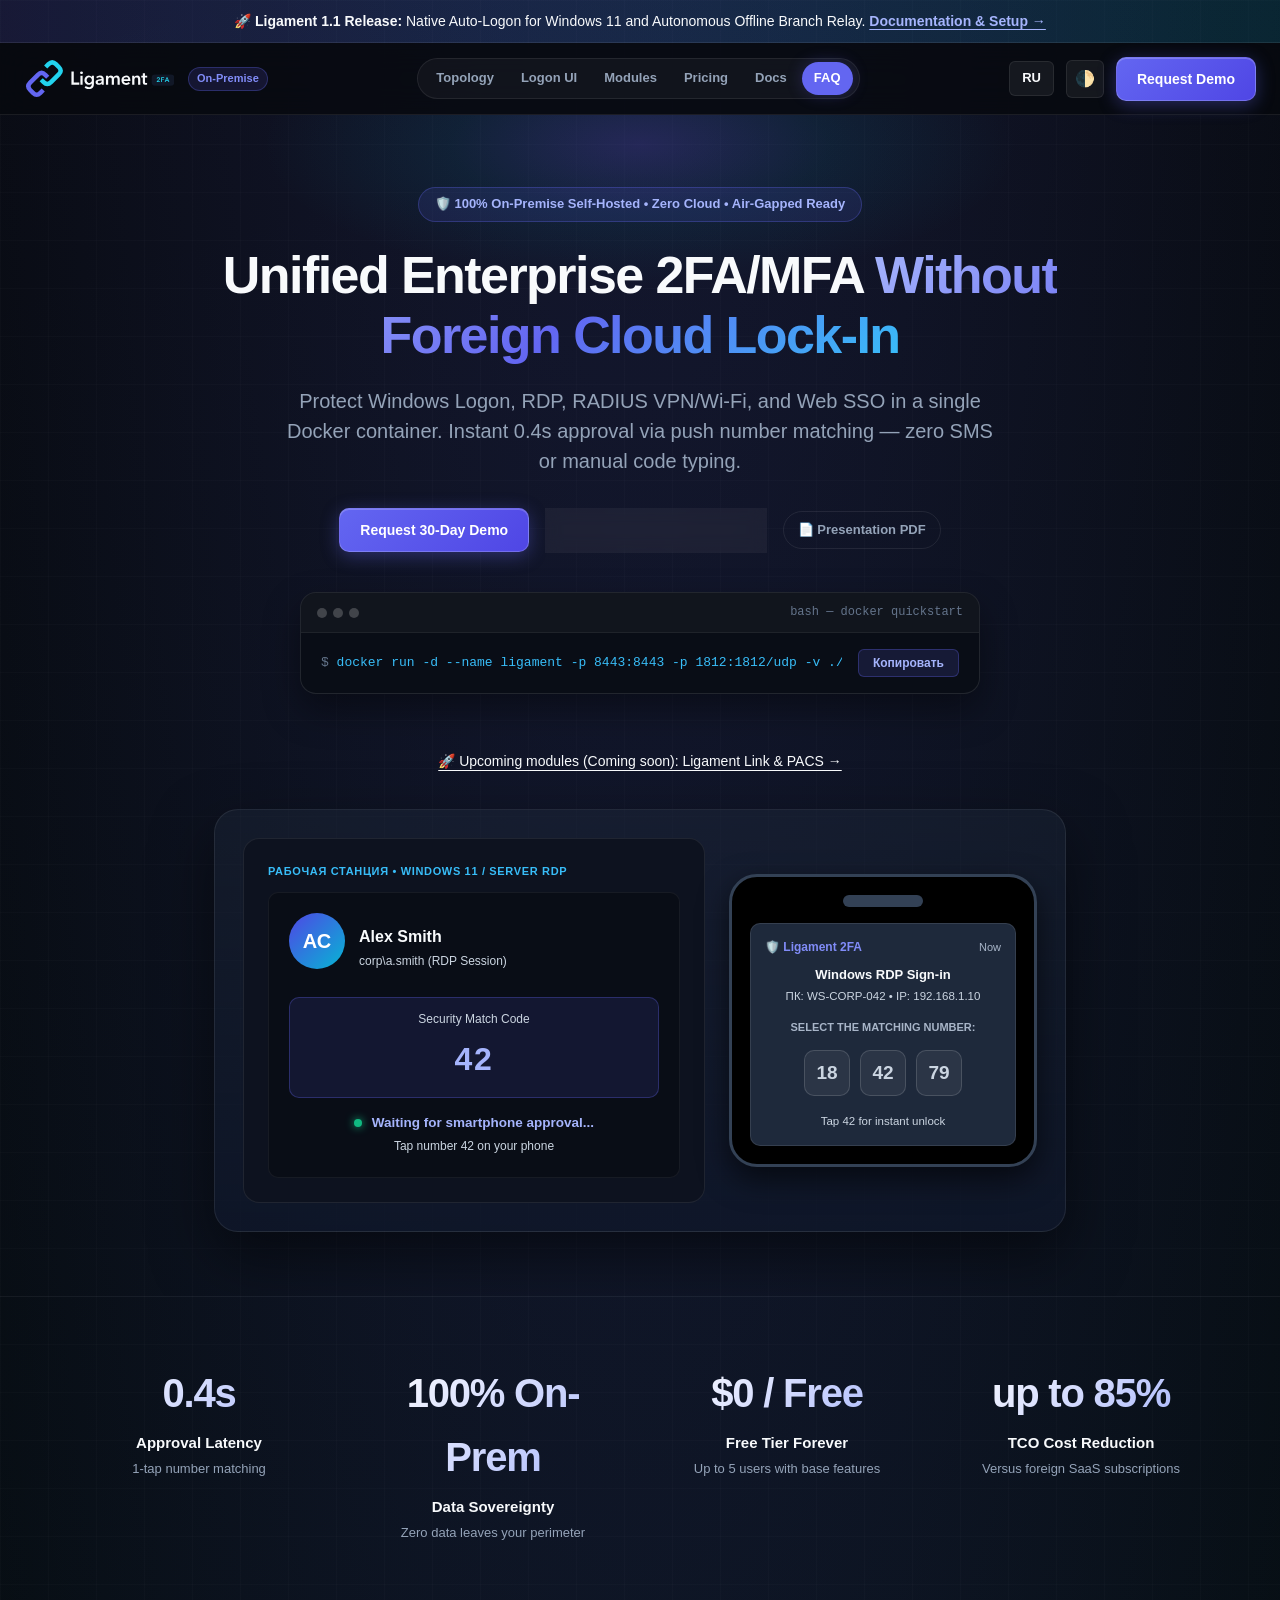
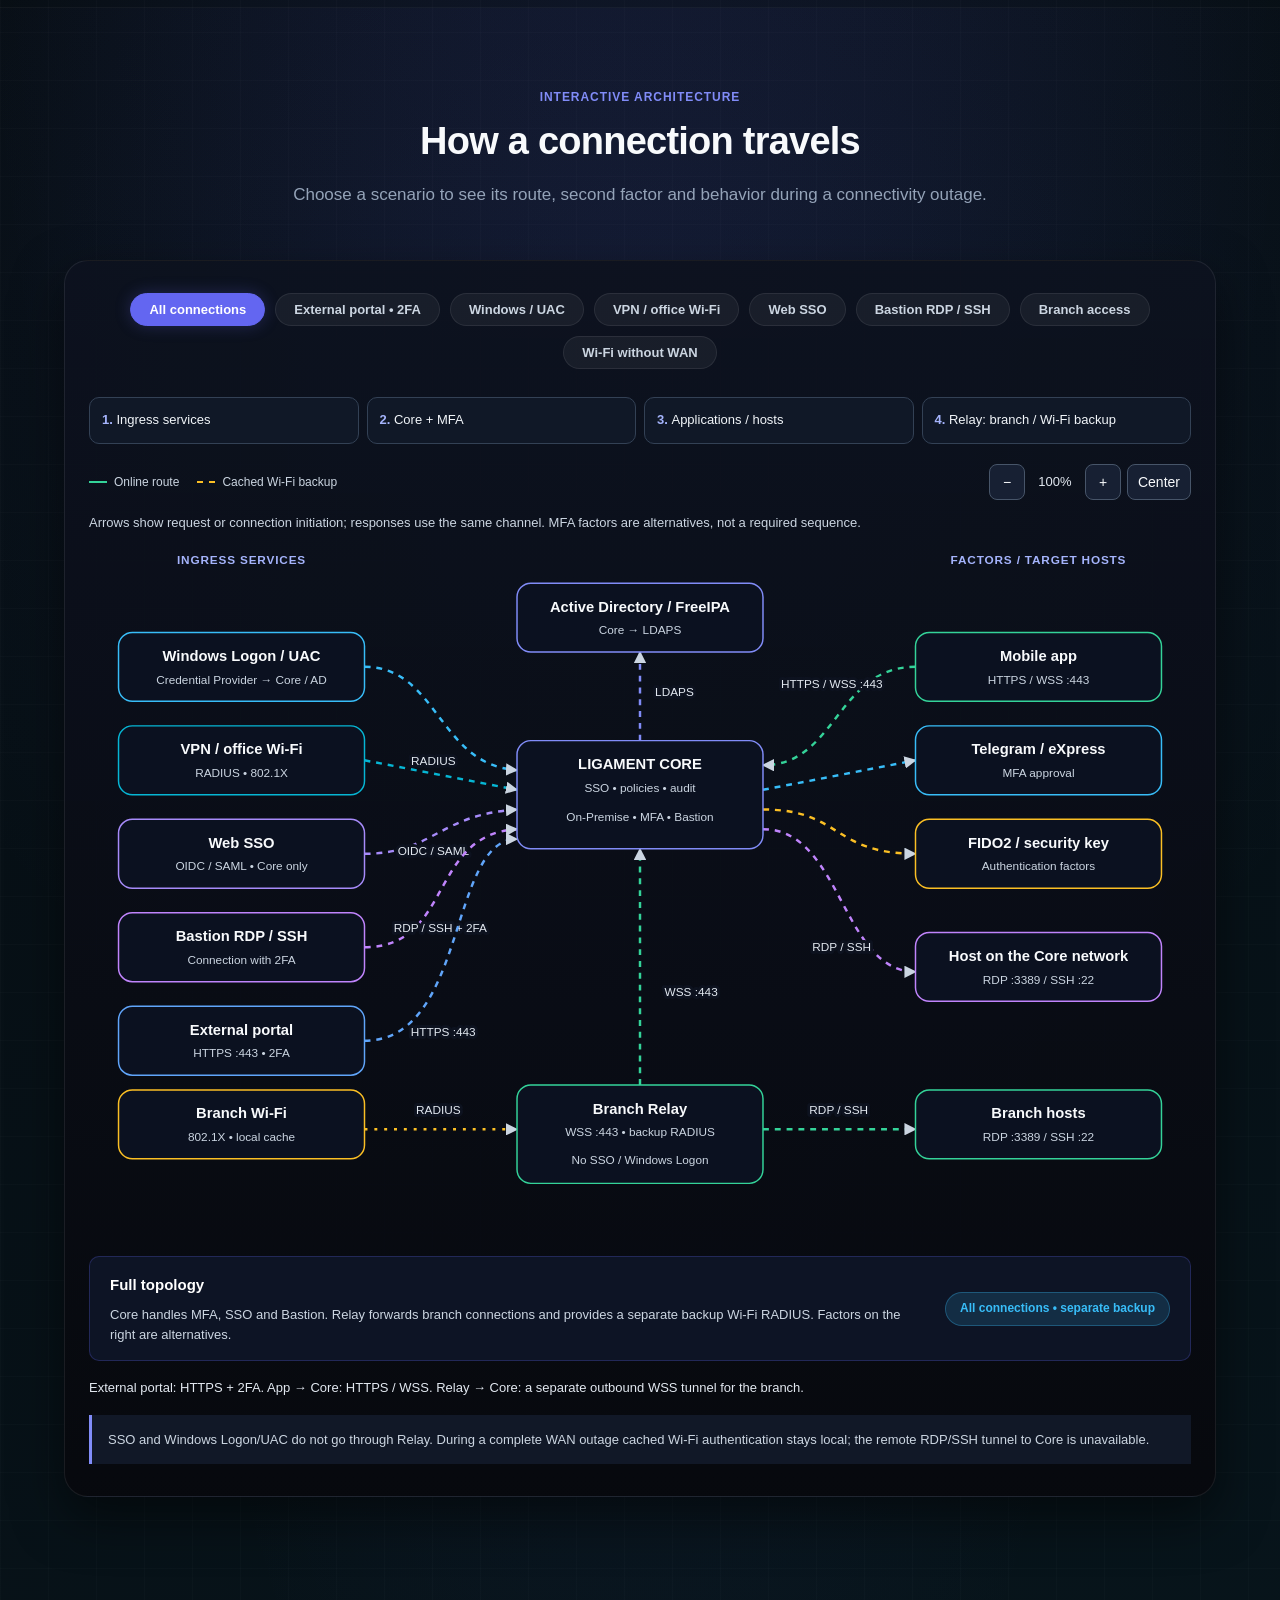
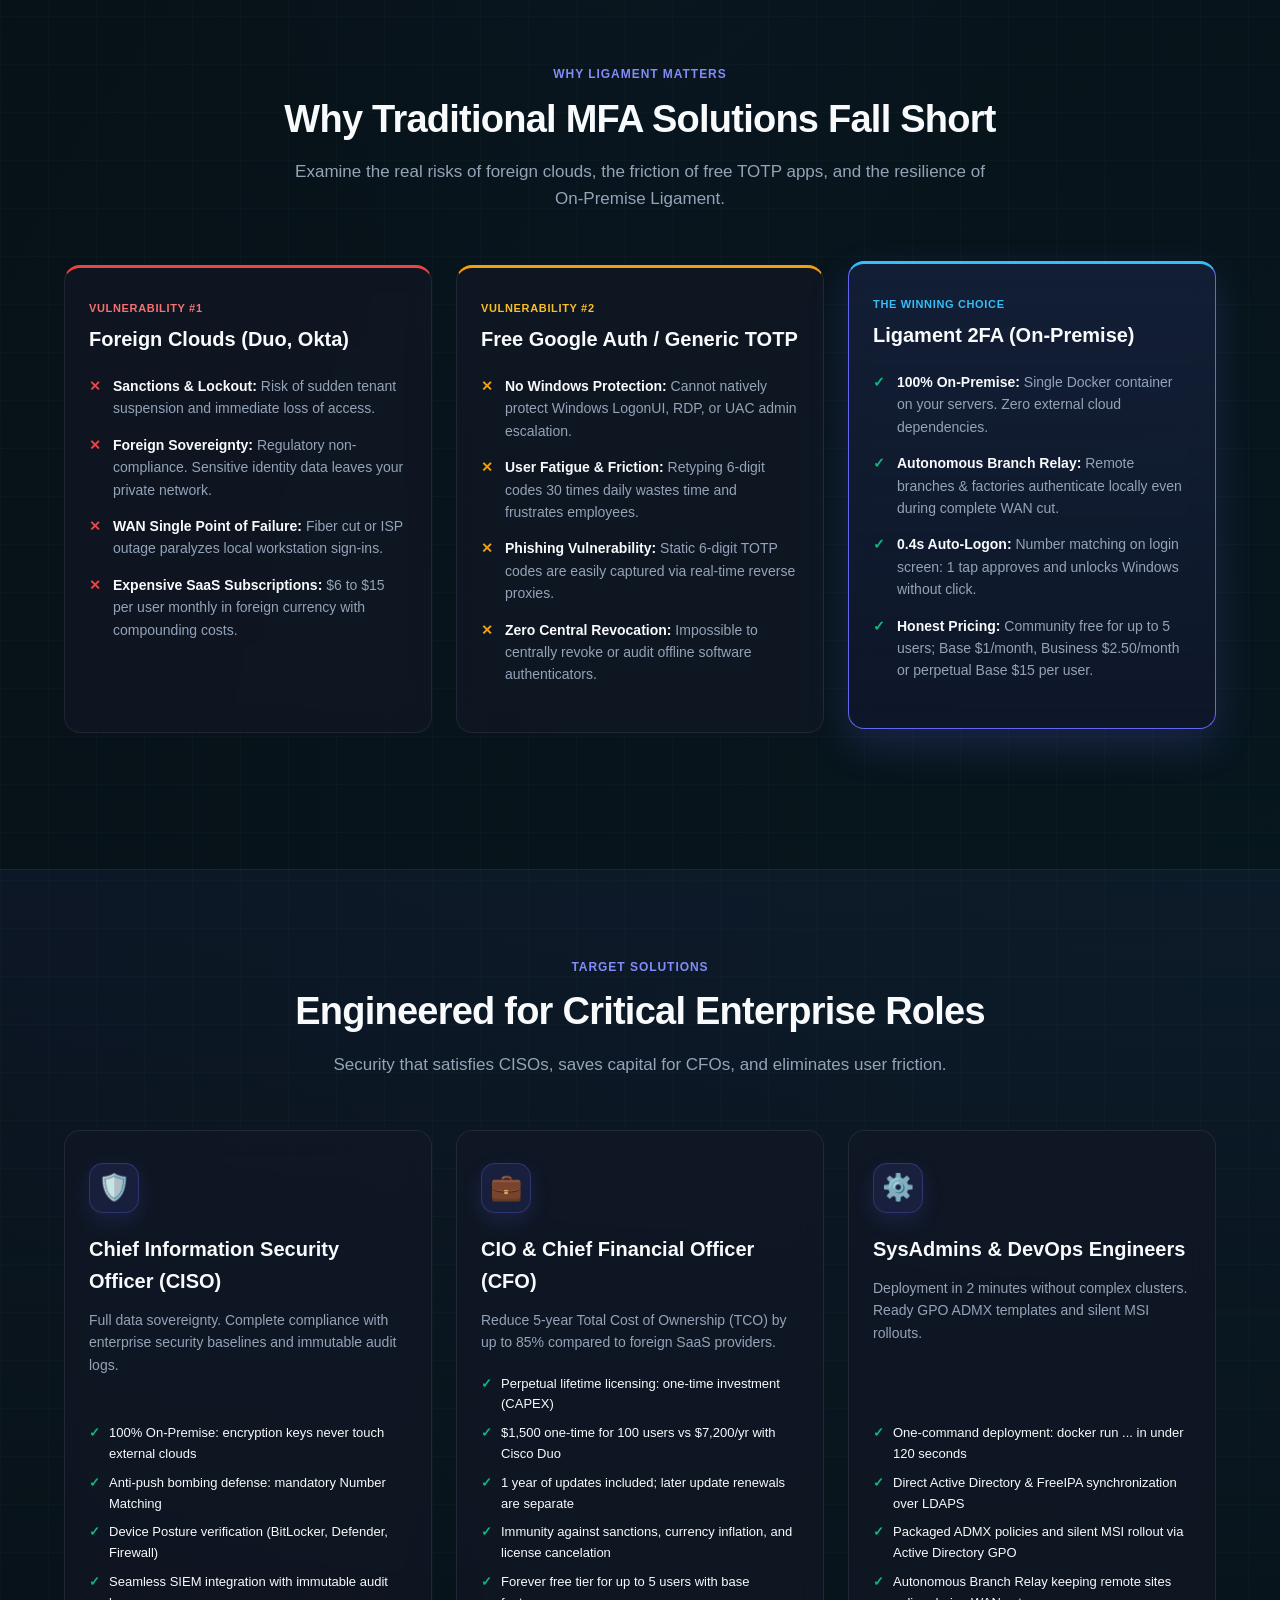
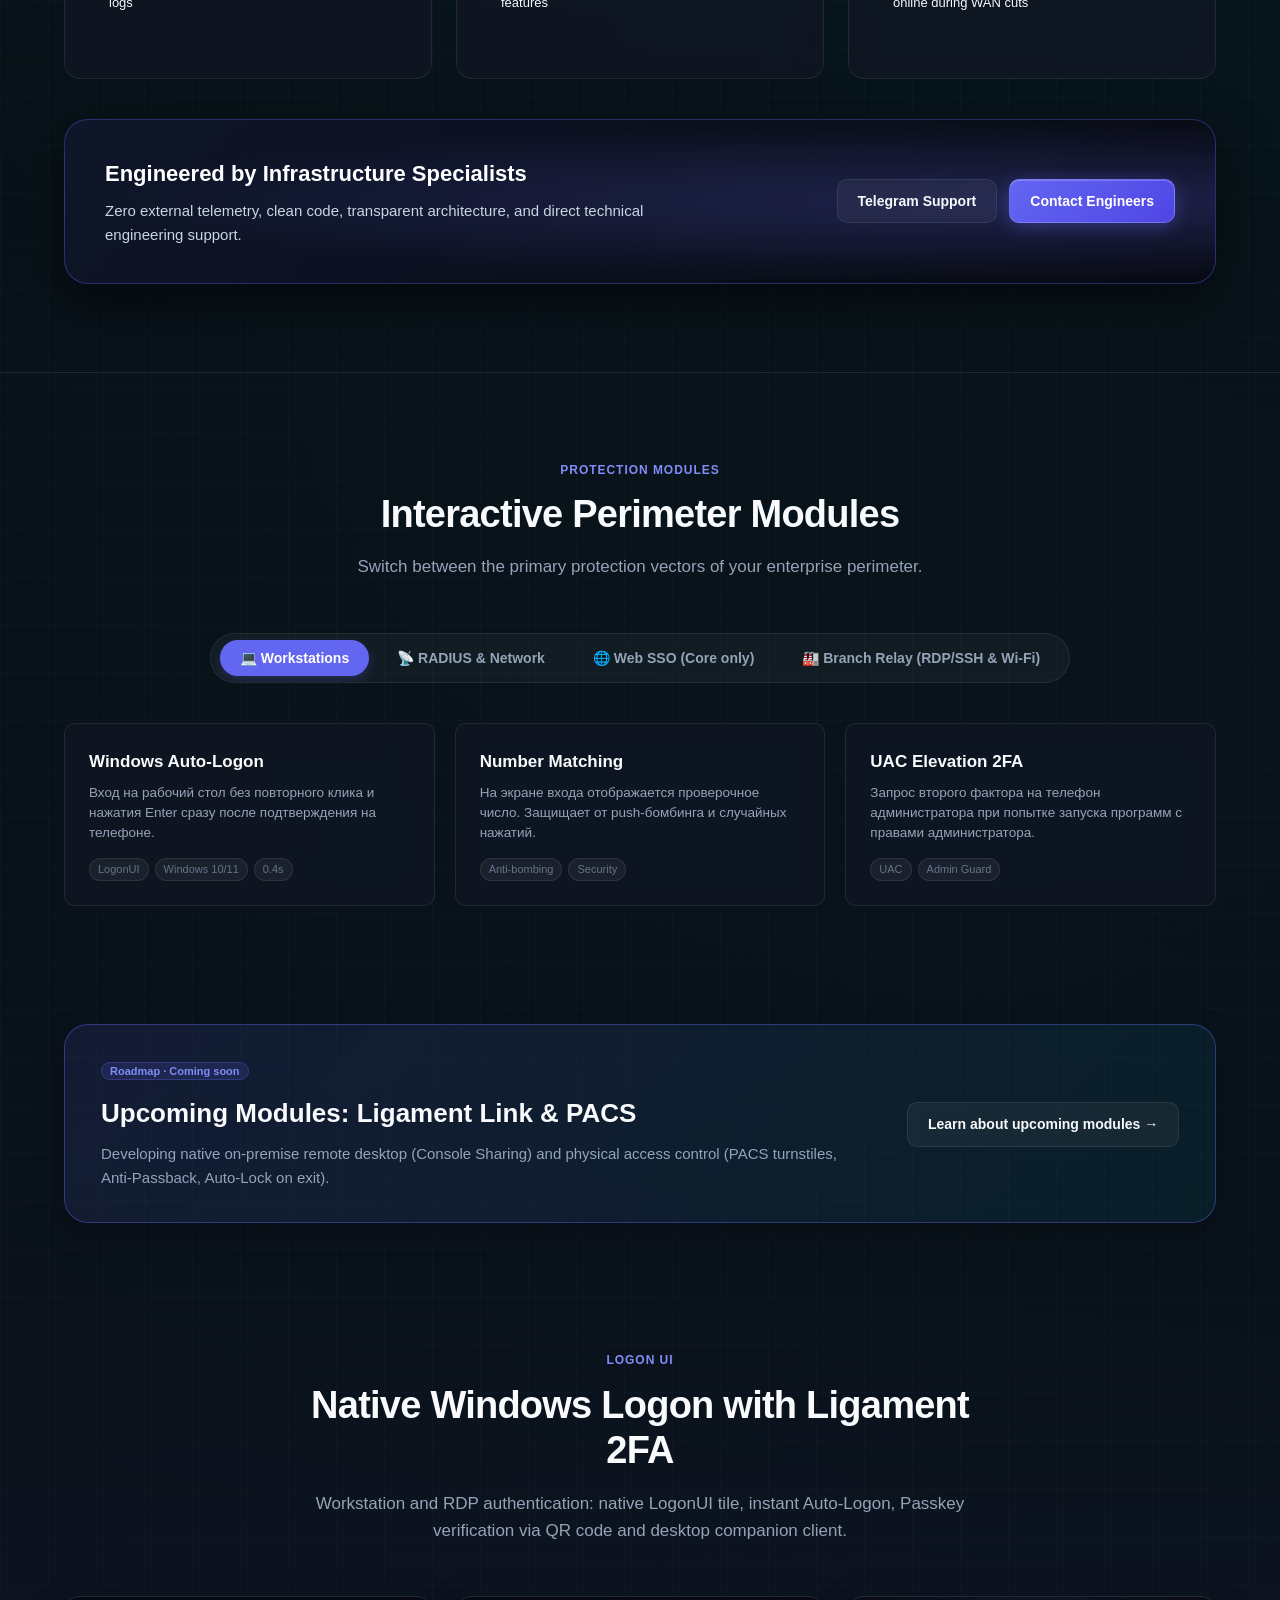
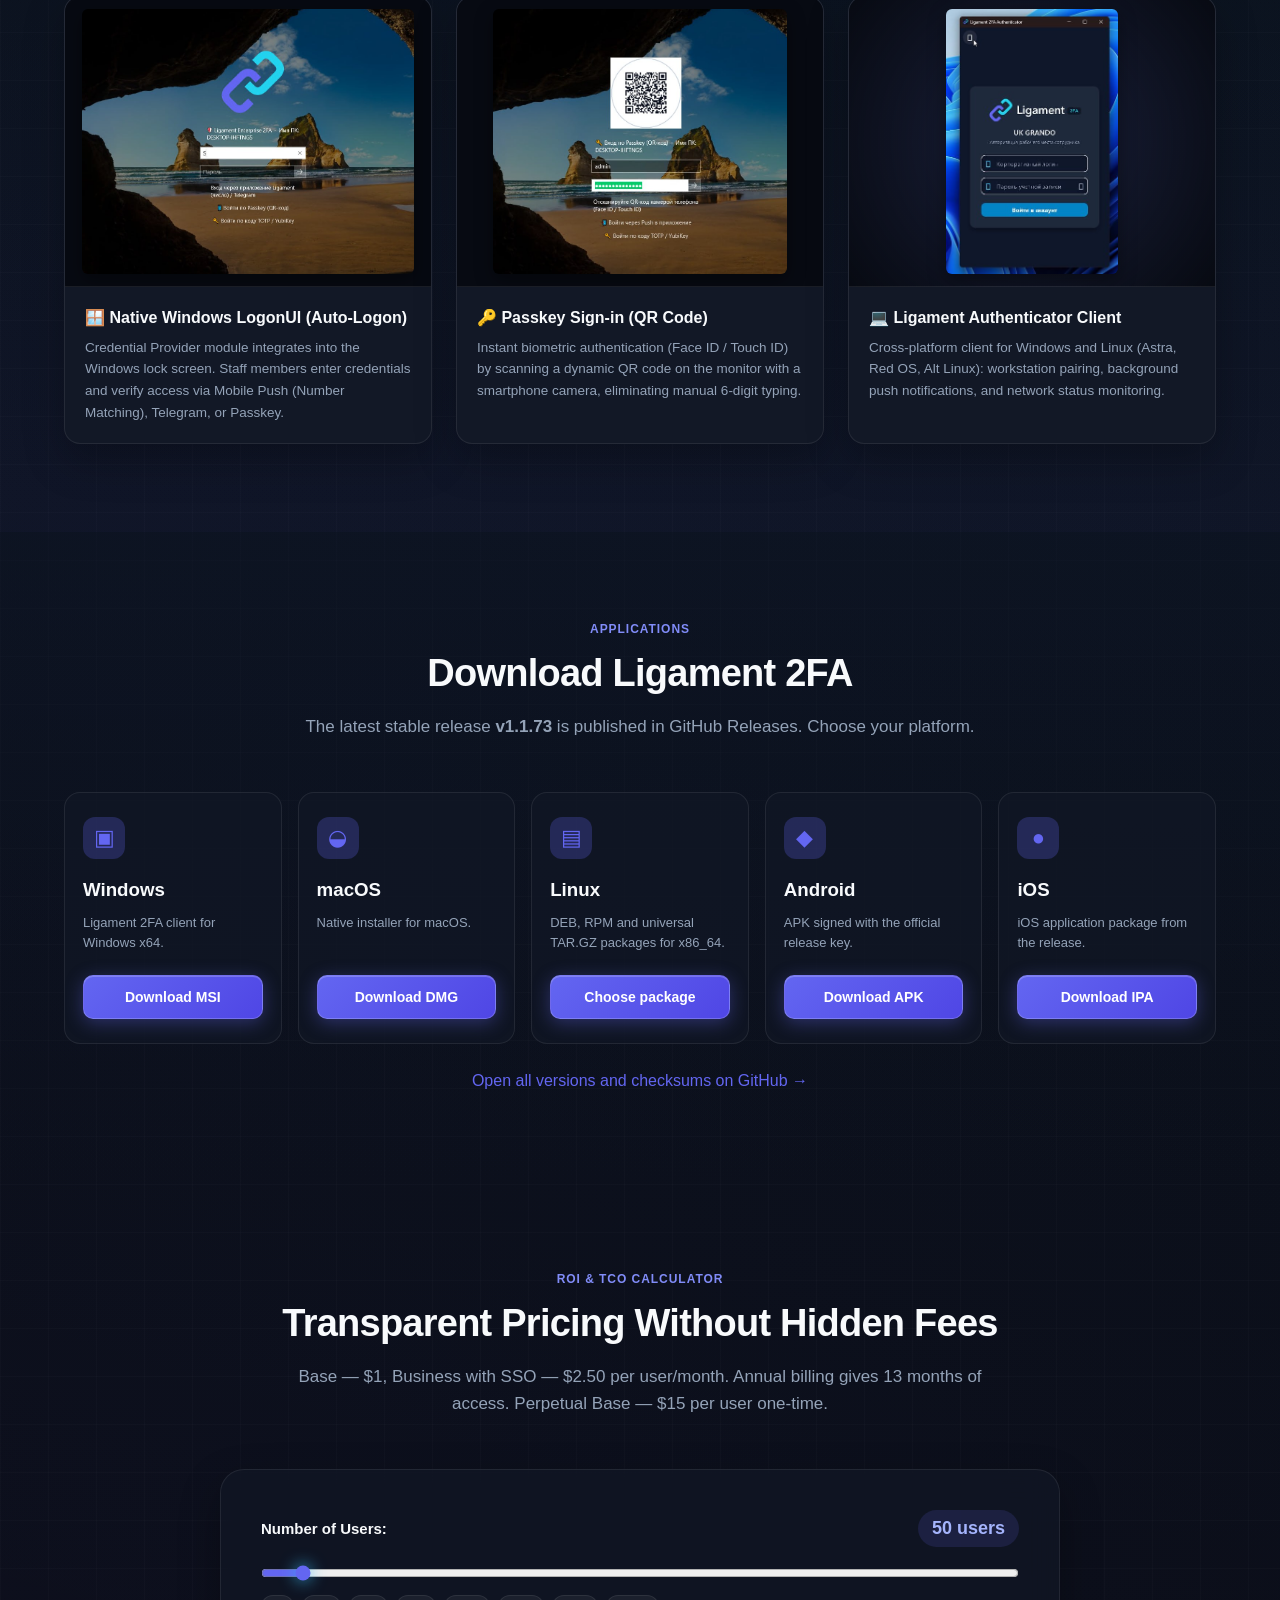
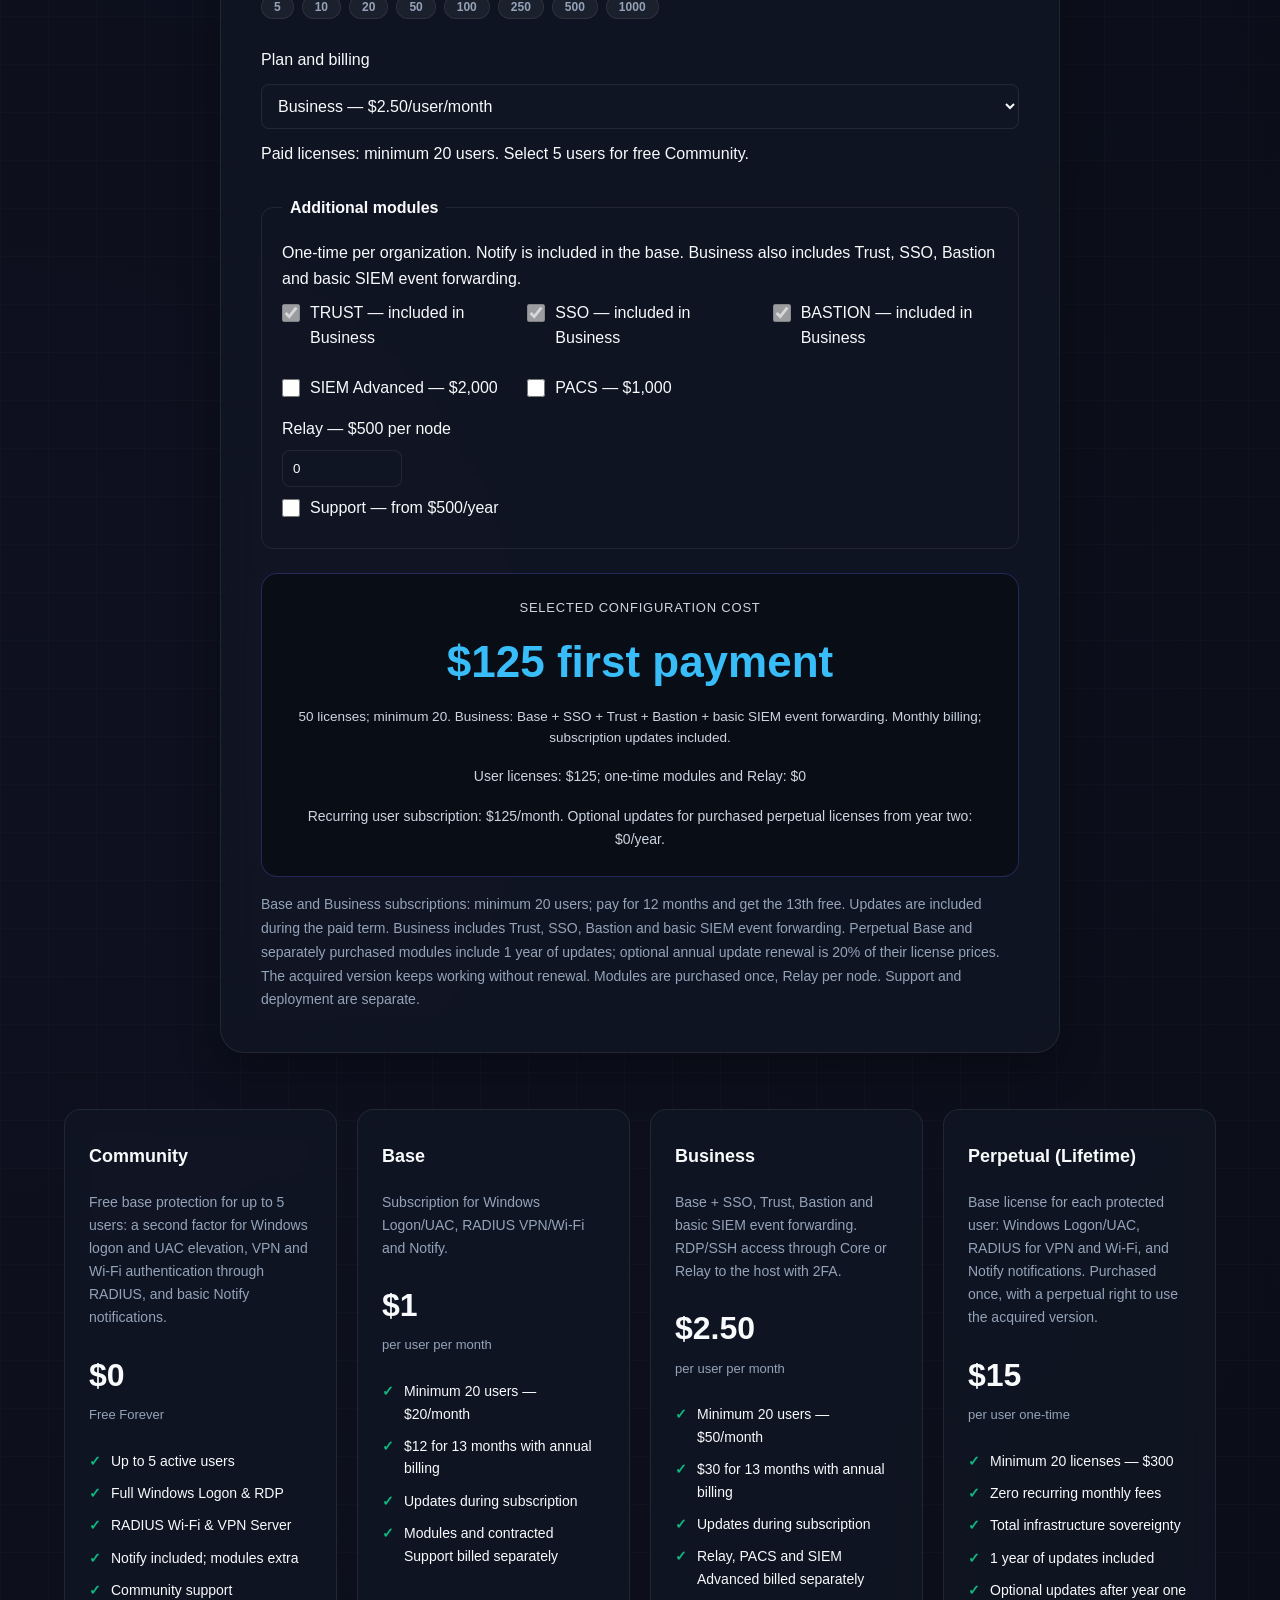
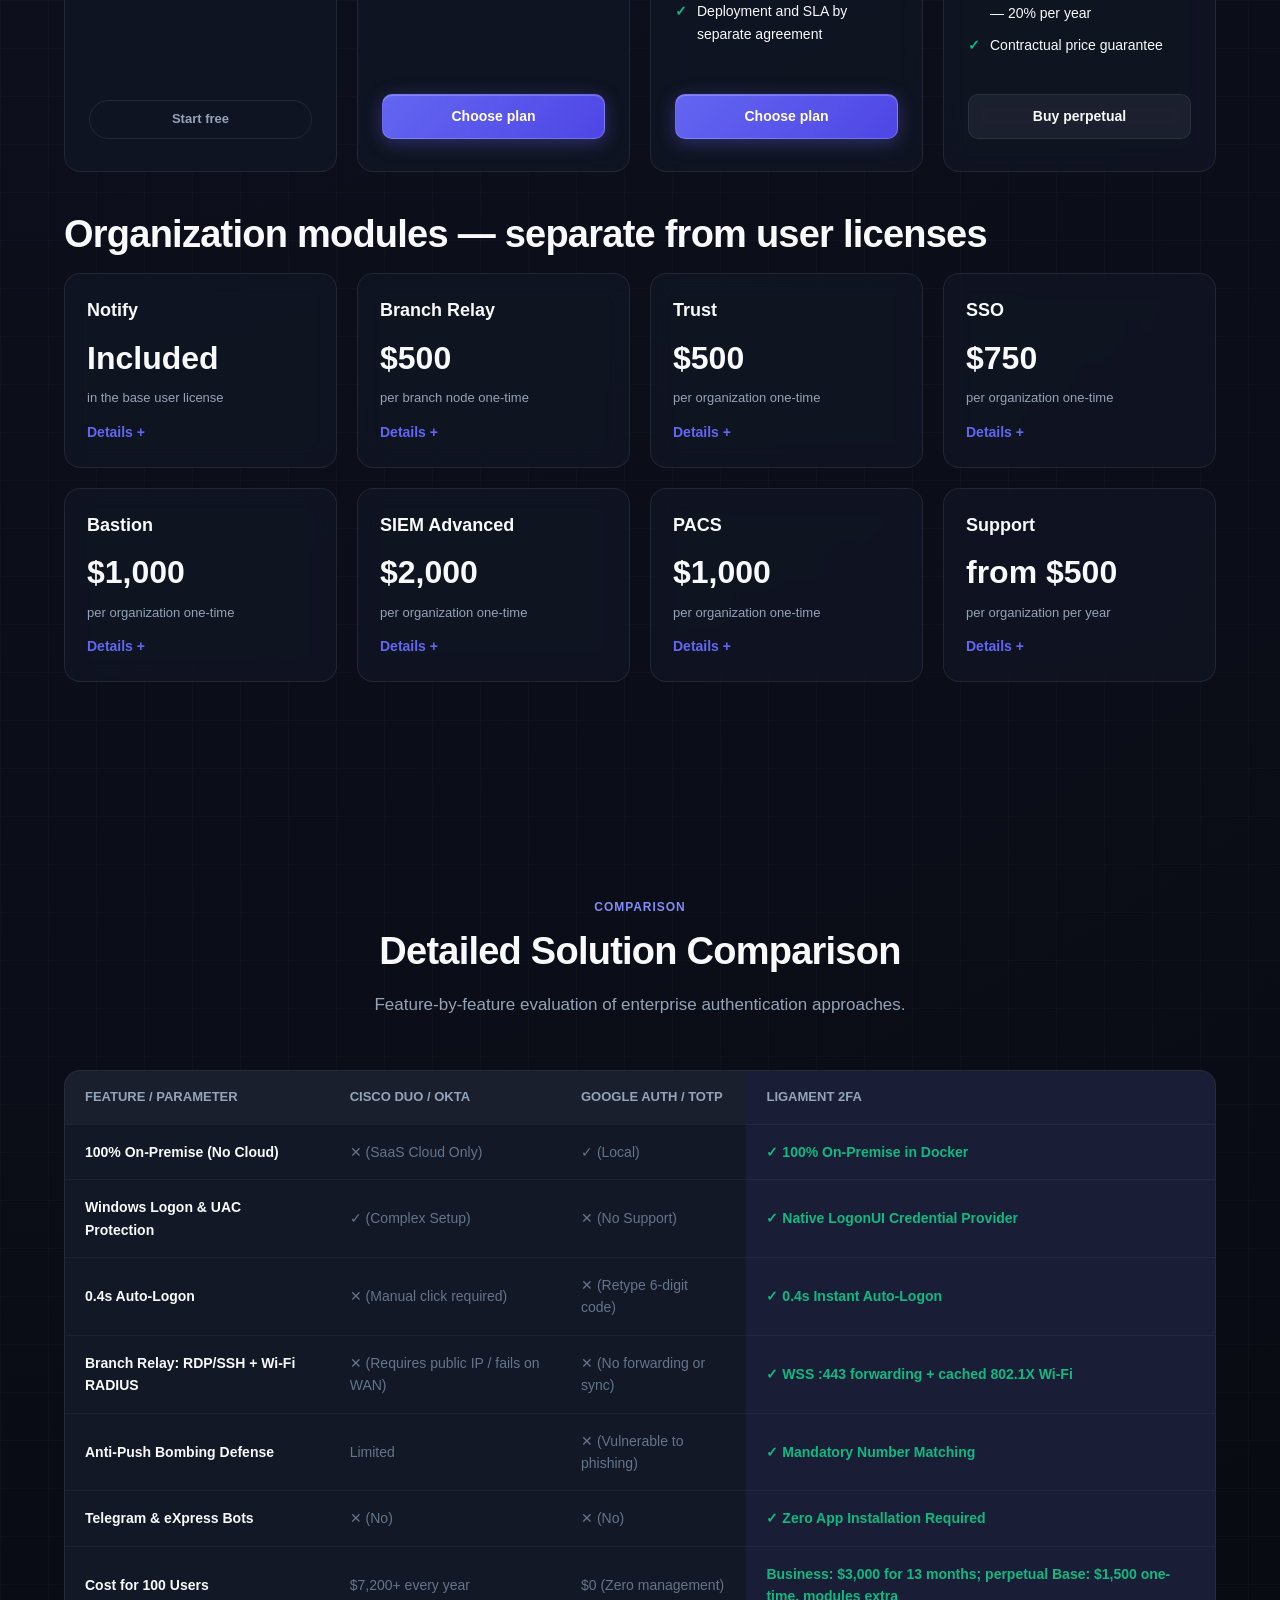
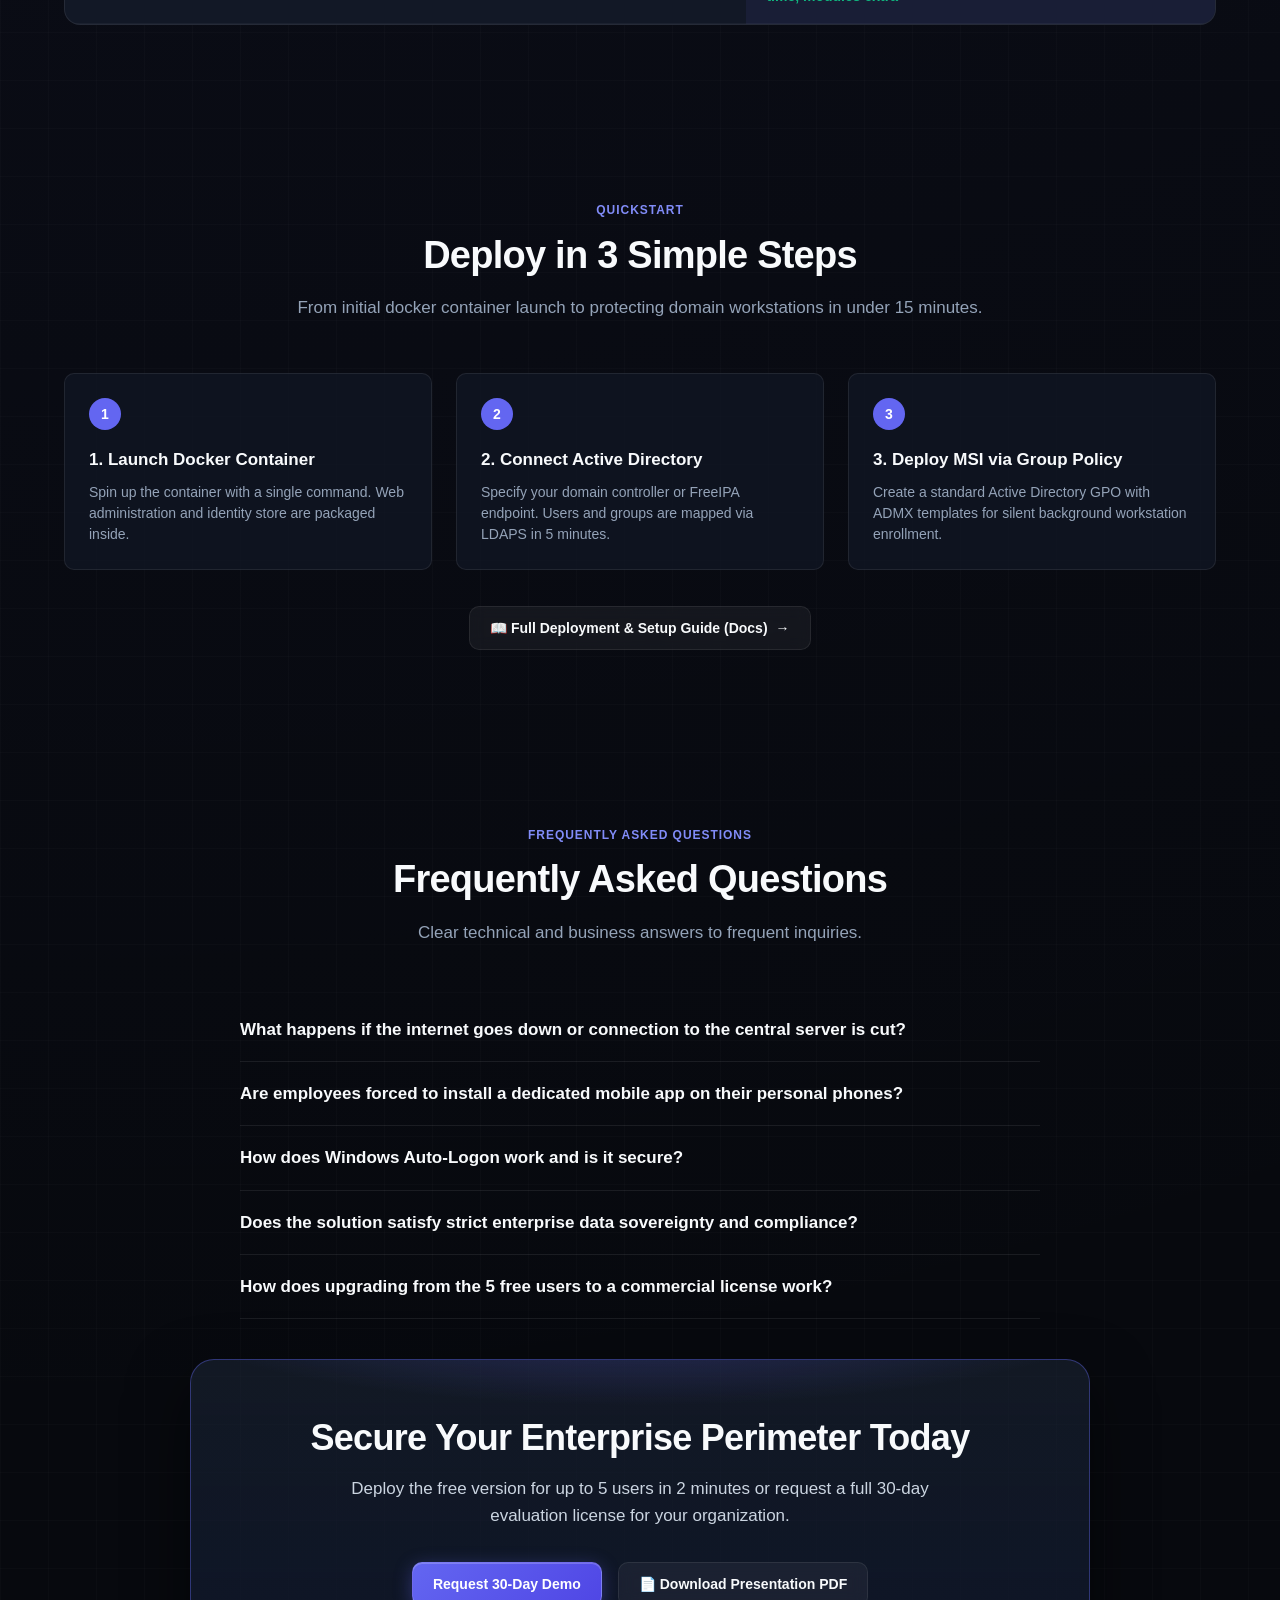
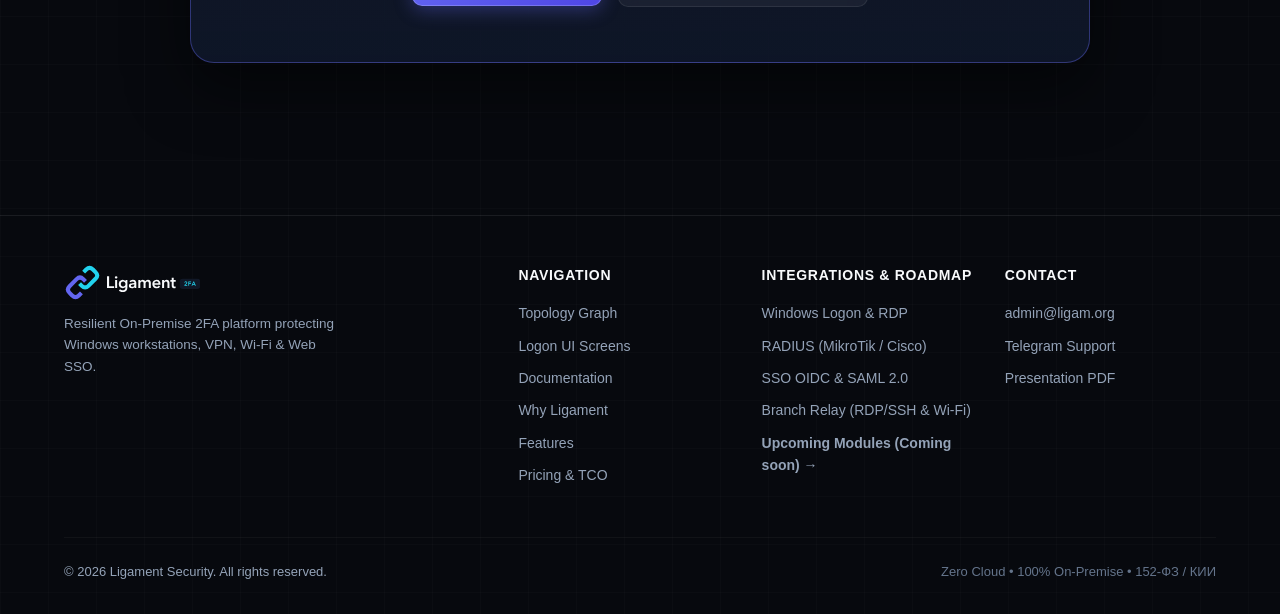
==== en/index.html @ 35391339 "feat: move Coming soon modules (Link & PACS) to dedicated page - Create dedicated coming-soon.html a" ====
<!DOCTYPE html>
<html lang="en" data-theme="dark">
<head>
  <meta charset="utf-8">
  <meta name="viewport" content="width=device-width, initial-scale=1.0">
  <meta http-equiv="Content-Security-Policy" content="default-src 'self'; script-src 'self'; style-src 'self' 'unsafe-inline'; img-src 'self' data:; media-src 'self'; font-src 'self'; connect-src 'none'; form-action 'self' https:; base-uri 'none'; object-src 'none'; upgrade-insecure-requests">
  <meta http-equiv="X-Content-Type-Options" content="nosniff">
  <meta name="referrer" content="strict-origin-when-cross-origin">
  <title>Ligament 2FA — On-Premise MFA for Windows Logon, RDP, RADIUS & SSO</title>
  <meta name="description" content="Self-hosted MFA platform in a single Docker container: Windows logon, RDP, RADIUS Wi-Fi/VPN, SSO OIDC/SAML, bastion & physical access without cloud lock-in.">
  <meta name="theme-color" content="#07090e">

  <link rel="canonical" href="https://ligam.org/en/">
  <link rel="alternate" hreflang="ru" href="https://ligam.org/">
  <link rel="alternate" hreflang="en" href="https://ligam.org/en/">
  <link rel="alternate" hreflang="x-default" href="https://ligam.org/">

  <meta property="og:type" content="website">
  <meta property="og:url" content="https://ligam.org/en/">
  <meta property="og:title" content="Ligament 2FA — On-Premise MFA for Windows Logon, RDP, RADIUS & SSO">
  <meta property="og:description" content="Self-hosted MFA platform in a single Docker container: Windows logon, RDP, RADIUS Wi-Fi/VPN, SSO OIDC/SAML, bastion & physical access without cloud lock-in.">
  <meta property="og:image" content="https://ligam.org/assets/brand/og-image-en.png">
  <meta property="og:image:width" content="1200">
  <meta property="og:image:height" content="630">
  <meta property="og:image:type" content="image/png">

  <meta name="twitter:card" content="summary_large_image">
  <meta name="twitter:title" content="Ligament 2FA — On-Premise MFA for Windows Logon, RDP, RADIUS & SSO">
  <meta name="twitter:description" content="Self-hosted MFA platform in a single Docker container: Windows logon, RDP, RADIUS Wi-Fi/VPN, SSO OIDC/SAML, bastion & physical access without cloud lock-in.">
  <meta name="twitter:image" content="https://ligam.org/assets/brand/og-image-en.png">

  <link rel="icon" type="image/png" href="../assets/brand/favicon.png">
  <link rel="icon" type="image/x-icon" href="../assets/brand/favicon.ico">
  <link rel="stylesheet" href="../styles.css?v=cs-page-1">
</head>
<body>

  <!-- Announcement Bar -->
  <aside class="announcement-bar" role="complementary">
    <div class="container announcement-inner">
      <span>🚀 <strong>Ligament 1.1 Release:</strong> Native Auto-Logon for Windows 11 and Autonomous Offline Branch Relay.</span>
      <a href="../docs.html" class="announcement-link">Documentation &amp; Setup →</a>
    </div>
  </aside>

  <!-- Header -->
  <header class="site-header">
    <div class="container header-inner">
      <a href="#" class="brand-link" aria-label="Ligament Security">
        <img class="brand-logo" src="../assets/brand/logo-light.svg" data-logo-dark="../assets/brand/logo-light.svg" data-logo-light="../assets/brand/logo-on-light.svg" alt="" width="150" height="41">
        <span class="brand-badge">On-Premise</span>
      </a>
      <nav id="site-navigation" class="site-nav" aria-label="Main navigation">
        <a href="#architecture">Topology</a>
        <a href="#interface">Logon UI</a>
        <a href="#benefits">Modules</a>
        <a href="#pricing">Pricing</a>
        <a href="../docs.html">Docs</a>
        <a href="#faq">FAQ</a>
      </nav>
      <div class="header-actions">
        <a href="../index.html?lang=ru" class="lang-switch" hreflang="ru" aria-label="Переключить на русский">RU</a>
        <button class="menu-toggle" type="button" aria-expanded="false" aria-controls="site-navigation" aria-label="Open menu">Menu</button>
        <button type="button" id="theme-toggle" class="theme-btn" aria-label="Toggle theme">🌓</button>
        <a href="mailto:admin@ligam.org?subject=Demo%20license%20request" class="btn btn-primary btn-header">Request Demo</a>
      </div>
    </div>
  </header>

  <!-- Hero Section -->
  <section class="hero-section">
    <div class="hero-glow"></div>
    <div class="container hero-content">
      <div class="hero-badge-pill">🛡️ 100% On-Premise Self-Hosted • Zero Cloud • Air-Gapped Ready</div>
      <h1 class="hero-title">Unified Enterprise 2FA/MFA <span>Without Foreign Cloud Lock-In</span></h1>
      <p class="hero-desc">Protect Windows Logon, RDP, RADIUS VPN/Wi-Fi, and Web SSO in a single Docker container. Instant 0.4s approval via push number matching — zero SMS or manual code typing.</p>

      <div class="hero-actions">
        <a href="mailto:admin@ligam.org?subject=Demo%20license%20request" class="btn btn-primary">Request 30-Day Demo</a>
        <a href="../docs.html" class="btn btn-secondary">📖 Documentation &amp; Setup</a>
        <a href="../assets/downloads/ligament-presentation.pdf" class="btn btn-outline" download>📄 Presentation PDF</a>
      </div>

      <!-- Quickstart Command -->
      <div class="terminal-box">
        <div class="terminal-header">
          <div class="terminal-dots">
            <span class="terminal-dot"></span>
            <span class="terminal-dot"></span>
            <span class="terminal-dot"></span>
          </div>
          <span class="terminal-title">bash — docker quickstart</span>
        </div>
        <div class="terminal-body">
          <div class="terminal-code">
            <span class="prompt">$ </span>docker run -d --name ligament -p 8443:8443 -p 1812:1812/udp -v ./data:/data aligorov/ligament_2fa:latest
          </div>
          <button type="button" class="copy-btn" data-copy="docker run -d --name ligament -p 8443:8443 -p 1812:1812/udp -v ./data:/data aligorov/ligament_2fa:latest">Копировать</button>
        </div>
      </div>

      <a class="link-teaser" href="coming-soon.html">🚀 Upcoming modules (Coming soon): Ligament Link & PACS →</a>
      <!-- Interactive Mockup (Windows Logon + Smartphone Push) -->
      <div class="hero-mockup-wrapper">
        <div class="mockup-grid">
          <!-- Left: Windows Screen -->
          <div class="mockup-card">
            <span class="mockup-tag">Рабочая станция • Windows 11 / Server RDP</span>
            <div class="windows-logon-screen">
              <div style="display: flex; align-items: center; gap: 14px; margin-bottom: 16px;">
                <div class="user-avatar-placeholder">АС</div>
                <div>
                  <div class="user-name" style="margin-bottom: 2px;">Alex Smith</div>
                  <div style="font-size: 12px; color: var(--text-muted);">corp\a.smith (RDP Session)</div>
                </div>
              </div>
              <div class="matching-number-box">
                <div class="matching-number-label">Security Match Code</div>
                <div class="matching-number-value">42</div>
              </div>
              <div style="margin-top: 14px; text-align: center;">
                <div id="win-logon-status" style="font-size: 13.5px; font-weight: 600; color: #a5b4fc;">
                  <span class="pulse-dot"></span> Waiting for smartphone approval...
                </div>
                <div id="win-logon-sub" style="font-size: 12px; color: var(--text-muted); margin-top: 4px;">
                  Tap number 42 on your phone
                </div>
              </div>
            </div>
          </div>

          <!-- Right: Smartphone Push -->
          <div class="phone-mockup">
            <div class="phone-notch"></div>
            <div class="push-notification">
              <div class="push-header">
                <span class="push-app-title">🛡️ Ligament 2FA</span>
                <span class="push-time">Now</span>
              </div>
              <div class="push-text">
                <strong>Windows RDP Sign-in</strong><br>
                <span style="font-size: 11.5px; color: var(--text-muted);">ПК: WS-CORP-042 • IP: 192.168.1.10</span>
              </div>
              <div style="font-size: 11px; text-transform: uppercase; color: var(--text-subtle); margin-bottom: 6px; font-weight: 700; text-align: center;">
                Select the matching number:
              </div>
              <div class="matching-choices">
                <button type="button" class="match-opt" data-match="18">18</button>
                <button type="button" class="match-opt" data-match="42">42</button>
                <button type="button" class="match-opt" data-match="79">79</button>
              </div>
              <div id="phone-push-status" style="font-size: 11.5px; text-align: center; color: var(--text-muted); min-height: 16px;">
                Tap 42 for instant unlock
              </div>
            </div>
          </div>
        </div>
      </div>
    </div>
  </section>

  <!-- Metrics Bar -->
  <section class="metrics-section">
    <div class="container">
      <div class="metrics-grid">
        <div class="metric-card">
          <div class="metric-value">0.4s</div>
          <div class="metric-label">Approval Latency</div>
          <div class="metric-sub">1-tap number matching</div>
        </div>
        <div class="metric-card">
          <div class="metric-value">100% On-Prem</div>
          <div class="metric-label">Data Sovereignty</div>
          <div class="metric-sub">Zero data leaves your perimeter</div>
        </div>
        <div class="metric-card">
          <div class="metric-value">$0 / Free</div>
          <div class="metric-label">Free Tier Forever</div>
          <div class="metric-sub">Up to 5 users with base features</div>
        </div>
        <div class="metric-card">
          <div class="metric-value">up to 85%</div>
          <div class="metric-label">TCO Cost Reduction</div>
          <div class="metric-sub">Versus foreign SaaS subscriptions</div>
        </div>
      </div>
    </div>
  </section>

  <!-- Architecture Graph Section -->
  <section id="architecture" class="section graph-section">
    <div class="container">
      <div class="section-header"><span class="section-tag">Interactive architecture</span><h2 class="section-title">How a connection travels</h2><p class="section-desc">Choose a scenario to see its route, second factor and behavior during a connectivity outage.</p></div>
      <div class="graph-wrapper">
        <div class="graph-controls" role="group" aria-label="Connection scenarios"><button type="button" class="graph-scenario-btn active" data-scenario="all" aria-pressed="true">All connections</button><button type="button" class="graph-scenario-btn" data-scenario="portal" aria-pressed="false">External portal • 2FA</button><button type="button" class="graph-scenario-btn" data-scenario="windows" aria-pressed="false">Windows / UAC</button><button type="button" class="graph-scenario-btn" data-scenario="vpn" aria-pressed="false">VPN / office Wi-Fi</button><button type="button" class="graph-scenario-btn" data-scenario="sso" aria-pressed="false">Web SSO</button><button type="button" class="graph-scenario-btn" data-scenario="bastion" aria-pressed="false">Bastion RDP / SSH</button><button type="button" class="graph-scenario-btn" data-scenario="relay" aria-pressed="false">Branch access</button><button type="button" class="graph-scenario-btn" data-scenario="wifi-offline" aria-pressed="false">Wi-Fi without WAN</button></div>
        <ol id="graph-route" class="graph-route" aria-label="Selected scenario route"></ol>
        <div class="graph-toolbar"><span class="graph-legend"><span class="legend-online">Online route</span><span class="legend-backup">Cached Wi-Fi backup</span></span><div class="graph-zoom" role="group" aria-label="Diagram zoom"><button type="button" data-graph-zoom="out" aria-label="Zoom out">−</button><output id="graph-zoom-value" aria-live="polite">100%</output><button type="button" data-graph-zoom="in" aria-label="Zoom in">+</button><button type="button" data-graph-zoom="reset">Center</button></div></div>
        <p class="graph-caption">Arrows show request or connection initiation; responses use the same channel. MFA factors are alternatives, not a required sequence.</p>
        <p class="scroll-hint graph-scroll-hint">Scroll horizontally or adjust the zoom ↔</p>
        <div class="graph-svg-container" tabindex="0" role="region" aria-label="Interactive architecture diagram">
          <div class="graph-offline-mobile"><div><strong>Branch Wi-Fi</strong><span>Access points • 802.1X</span></div><span aria-hidden="true">↓ RADIUS ↓</span><div><strong>Local Relay</strong><span>Backup RADIUS • cached authentication</span></div></div>
          <svg class="graph-svg" viewBox="0 0 1120 710" xmlns="http://www.w3.org/2000/svg" role="group" aria-labelledby="topology-title topology-desc"><title id="topology-title">Ligament Core and Relay topology</title><desc id="topology-desc">Ingress services on the left, Core in the center, factors and hosts on the right. Branch Wi-Fi, Relay and branch hosts are at the bottom. Select a node for details.</desc><defs><marker id="graph-arrow" viewBox="0 0 10 10" refX="9" refY="5" markerWidth="5" markerHeight="5" orient="auto"><path d="M0 0 L10 5 L0 10 Z" fill="#cbd5e1"/></marker></defs>
          <text class="graph-zone-label" x="155" y="30">INGRESS SERVICES</text><text class="graph-zone-label" x="965" y="30">FACTORS / TARGET HOSTS</text>
<g class="graph-connection" data-connection="ad"><path id="line-ad" class="flow-line" d="M560 210 L560 120" fill="none" stroke="#818cf8" stroke-width="2.5" marker-end="url(#graph-arrow)"/><text class="graph-edge-label" x="595" y="165">LDAPS</text></g>
<g class="graph-connection" data-connection="win"><path id="line-win" class="flow-line" d="M280 135 C355 135 355 235 435 240" fill="none" stroke="#38bdf8" stroke-width="2.5" marker-end="url(#graph-arrow)"/></g>
<g class="graph-connection" data-connection="vpn"><path id="line-vpn" class="flow-line" d="M280 230 L435 260" fill="none" stroke="#06b6d4" stroke-width="2.5" marker-end="url(#graph-arrow)"/><text class="graph-edge-label" x="350" y="235">RADIUS</text></g>
<g class="graph-connection" data-connection="sso"><path id="line-sso" class="flow-line" d="M280 325 C350 325 355 285 435 280" fill="none" stroke="#a78bfa" stroke-width="2.5" marker-end="url(#graph-arrow)"/><text class="graph-edge-label" x="350" y="326">OIDC / SAML</text></g>
<g class="graph-connection" data-connection="bastion"><path id="line-bastion" class="flow-line" d="M280 420 C370 420 345 305 435 300" fill="none" stroke="#c084fc" stroke-width="2.5" marker-end="url(#graph-arrow)"/><text class="graph-edge-label" x="357" y="405">RDP / SSH + 2FA</text></g>
<g class="graph-connection" data-connection="portal"><path id="line-portal" class="flow-line" d="M280 515 C385 515 365 310 435 310" fill="none" stroke="#60a5fa" stroke-width="2.5" marker-end="url(#graph-arrow)"/><text class="graph-edge-label" x="360" y="510">HTTPS :443</text></g>
<g class="graph-connection" data-connection="push"><path id="line-push" class="flow-line" d="M840 135 C760 135 760 235 685 235" fill="none" stroke="#34d399" stroke-width="2.5" marker-end="url(#graph-arrow)"/><text class="graph-edge-label" x="755" y="157">HTTPS / WSS :443</text></g>
<g class="graph-connection" data-connection="bot"><path id="line-bot" class="flow-line" d="M685 260 L840 230" fill="none" stroke="#38bdf8" stroke-width="2.5" marker-end="url(#graph-arrow)"/></g>
<g class="graph-connection" data-connection="yubi"><path id="line-yubi" class="flow-line" d="M685 280 C765 280 755 325 840 325" fill="none" stroke="#fbbf24" stroke-width="2.5" marker-end="url(#graph-arrow)"/></g>
<g class="graph-connection" data-connection="core-host"><path id="line-core-host" class="flow-line" d="M685 300 C765 300 765 445 840 445" fill="none" stroke="#c084fc" stroke-width="2.5" marker-end="url(#graph-arrow)"/><text class="graph-edge-label" x="765" y="424">RDP / SSH</text></g>
<g class="graph-connection" data-connection="relay"><path id="line-relay" class="flow-line" d="M560 560 L560 320" fill="none" stroke="#34d399" stroke-width="2.5" marker-end="url(#graph-arrow)"/><text class="graph-edge-label" x="612" y="470">WSS :443</text></g>
<g class="graph-connection" data-connection="relay-lan"><path id="line-relay-lan" class="flow-line" d="M685 605 L840 605" fill="none" stroke="#34d399" stroke-width="2.5" marker-end="url(#graph-arrow)"/><text class="graph-edge-label" x="762" y="590">RDP / SSH</text></g>
<g class="graph-connection" data-connection="relay-wifi"><path id="line-relay-wifi" class="flow-line backup-line" d="M280 605 L435 605" fill="none" stroke="#fbbf24" stroke-width="2.5" marker-end="url(#graph-arrow)"/><text class="graph-edge-label" x="355" y="590">RADIUS</text></g>
<g id="node-win" class="graph-node-group" role="button" tabindex="0" aria-pressed="false" aria-label="Windows Logon / UAC" data-title="Windows Logon / UAC" data-desc="Local Windows logon and UAC protection. Credential Provider connects to Core/AD; Branch Relay is not involved." data-badge="Credential Provider → Core / AD"><rect class="node-bg" x="30" y="100" width="250" height="70" rx="14" fill="#0b1120" stroke="#38bdf8" stroke-width="1.5"/><text class="graph-node-title" x="155" y="129">Windows Logon / UAC</text><text class="graph-node-subtitle" x="155" y="152">Credential Provider → Core / AD</text></g>
<g id="node-vpn" class="graph-node-group" role="button" tabindex="0" aria-pressed="false" aria-label="VPN / office Wi-Fi" data-title="VPN / office Wi-Fi" data-desc="VPN gateways and access points send RADIUS requests to Core. Push or bot-based second-factor approval is handled centrally." data-badge="RADIUS • 802.1X"><rect class="node-bg" x="30" y="195" width="250" height="70" rx="14" fill="#0b1120" stroke="#06b6d4" stroke-width="1.5"/><text class="graph-node-title" x="155" y="224">VPN / office Wi-Fi</text><text class="graph-node-subtitle" x="155" y="247">RADIUS • 802.1X</text></g>
<g id="node-sso" class="graph-node-group" role="button" tabindex="0" aria-pressed="false" aria-label="Web SSO" data-title="Web SSO" data-desc="OIDC/SAML 2.0 single sign-on runs through Core. Relay does not handle Web SSO." data-badge="OIDC / SAML • Core only"><rect class="node-bg" x="30" y="290" width="250" height="70" rx="14" fill="#0b1120" stroke="#a78bfa" stroke-width="1.5"/><text class="graph-node-title" x="155" y="319">Web SSO</text><text class="graph-node-subtitle" x="155" y="342">OIDC / SAML • Core only</text></g>
<g id="node-bastion" class="graph-node-group" role="button" tabindex="0" aria-pressed="false" aria-label="Bastion RDP / SSH" data-title="Bastion RDP / SSH" data-desc="Remote RDP or SSH connection after 2FA approval: directly through Core, or through Core and Relay to a branch." data-badge="Connection with 2FA"><rect class="node-bg" x="30" y="385" width="250" height="70" rx="14" fill="#0b1120" stroke="#c084fc" stroke-width="1.5"/><text class="graph-node-title" x="155" y="414">Bastion RDP / SSH</text><text class="graph-node-subtitle" x="155" y="437">Connection with 2FA</text></g>
<g id="node-ad" class="graph-node-group" role="button" tabindex="0" aria-pressed="false" aria-label="Active Directory / FreeIPA" data-title="Active Directory / FreeIPA" data-desc="Core connects to the directory over LDAPS for users and groups. This is a directory integration, not a branch tunnel." data-badge="Core → LDAPS"><rect class="node-bg" x="435" y="50" width="250" height="70" rx="14" fill="#0b1120" stroke="#818cf8" stroke-width="1.5"/><text class="graph-node-title" x="560" y="79">Active Directory / FreeIPA</text><text class="graph-node-subtitle" x="560" y="102">Core → LDAPS</text></g>
<g id="node-core" class="graph-node-group" role="button" tabindex="0" aria-pressed="false" aria-label="LIGAMENT CORE" data-title="LIGAMENT CORE" data-desc="Central on-premise hub for MFA, Web SSO, access policies, audit and Bastion routing. During a WAN outage branch Wi-Fi uses the local Relay without contacting Core." data-badge="SSO • policies • audit"><rect class="node-bg" x="435" y="210" width="250" height="110" rx="14" fill="#0b1120" stroke="#818cf8" stroke-width="1.5"/><text class="graph-node-title" x="560" y="239">LIGAMENT CORE</text><text class="graph-node-subtitle" x="560" y="262">SSO • policies • audit</text><text class="graph-node-subtitle" x="560" y="292">On-Premise • MFA • Bastion</text></g>
<g id="node-push" class="graph-node-group" role="button" tabindex="0" aria-pressed="false" aria-label="Mobile app / Push" data-title="Mobile app / Push" data-desc="The user app establishes a secure connection to Ligament Core over HTTPS and WSS. This channel handles 2FA requests and approvals, including Number Matching. It is not the Relay tunnel." data-badge="HTTPS / WSS :443 • Number Matching"><rect class="node-bg" x="840" y="100" width="250" height="70" rx="14" fill="#0b1120" stroke="#34d399" stroke-width="1.5"/><text class="graph-node-title" x="965" y="129">Mobile app</text><text class="graph-node-subtitle" x="965" y="152">HTTPS / WSS :443</text></g>
<g id="node-bot" class="graph-node-group" role="button" tabindex="0" aria-pressed="false" aria-label="Telegram / eXpress" data-title="Telegram / eXpress" data-desc="Second-factor approval through a supported messenger. This is an alternative MFA channel, not an extra mandatory step after Push." data-badge="MFA approval"><rect class="node-bg" x="840" y="195" width="250" height="70" rx="14" fill="#0b1120" stroke="#38bdf8" stroke-width="1.5"/><text class="graph-node-title" x="965" y="224">Telegram / eXpress</text><text class="graph-node-subtitle" x="965" y="247">MFA approval</text></g>
<g id="node-yubi" class="graph-node-group" role="button" tabindex="0" aria-pressed="false" aria-label="FIDO2 / security key" data-title="FIDO2 / security key" data-desc="Hardware keys provide an alternative authentication factor. Scenarios show selected MFA channels; all factors are not required simultaneously." data-badge="Authentication factors"><rect class="node-bg" x="840" y="290" width="250" height="70" rx="14" fill="#0b1120" stroke="#fbbf24" stroke-width="1.5"/><text class="graph-node-title" x="965" y="319">FIDO2 / security key</text><text class="graph-node-subtitle" x="965" y="342">Authentication factors</text></g>
<g id="node-host" class="graph-node-group" role="button" tabindex="0" aria-pressed="false" aria-label="Host on the Core network" data-title="Host on the Core network" data-desc="A target workstation or server reachable through Core. Bastion forwards the RDP/SSH connection after 2FA approval." data-badge="RDP :3389 / SSH :22"><rect class="node-bg" x="840" y="405" width="250" height="70" rx="14" fill="#0b1120" stroke="#c084fc" stroke-width="1.5"/><text class="graph-node-title" x="965" y="434">Host on the Core network</text><text class="graph-node-subtitle" x="965" y="457">RDP :3389 / SSH :22</text></g>
<g id="node-relay" class="graph-node-group" role="button" tabindex="0" aria-pressed="false" aria-label="Branch Relay" data-title="Branch Relay" data-desc="Two jobs: an outbound WSS tunnel to Core for RDP/SSH and cached backup Wi-Fi RADIUS during WAN outages. Relay does not handle SSO or Windows Logon/UAC." data-badge="WSS :443 • backup RADIUS"><rect class="node-bg" x="435" y="560" width="250" height="100" rx="14" fill="#0b1120" stroke="#34d399" stroke-width="1.5"/><text class="graph-node-title" x="560" y="589">Branch Relay</text><text class="graph-node-subtitle" x="560" y="612">WSS :443 • backup RADIUS</text><text class="graph-node-subtitle" x="560" y="640">No SSO / Windows Logon</text></g>
<g id="node-branch-lan" class="graph-node-group" role="button" tabindex="0" aria-pressed="false" aria-label="Branch hosts" data-title="Branch hosts" data-desc="Hosts behind Relay, reached through Core and the outbound branch tunnel after 2FA. A complete WAN outage makes this remote route unavailable." data-badge="RDP :3389 / SSH :22"><rect class="node-bg" x="840" y="565" width="250" height="70" rx="14" fill="#0b1120" stroke="#34d399" stroke-width="1.5"/><text class="graph-node-title" x="965" y="594">Branch hosts</text><text class="graph-node-subtitle" x="965" y="617">RDP :3389 / SSH :22</text></g>
<g id="node-portal" class="graph-node-group" role="button" tabindex="0" aria-pressed="false" aria-label="External portal access" data-title="External portal access" data-desc="The user opens the Ligament portal externally over HTTPS. Portal access is protected by two-factor authentication. The mobile app connects to Core over HTTPS/WSS; this is separate from the Relay tunnel." data-badge="HTTPS :443 • 2FA"><rect class="node-bg" x="30" y="480" width="250" height="70" rx="14" fill="#0b1120" stroke="#60a5fa" stroke-width="1.5"/><text class="graph-node-title" x="155" y="509">External portal</text><text class="graph-node-subtitle" x="155" y="532">HTTPS :443 • 2FA</text></g>
<g id="node-branch-wifi" class="graph-node-group" role="button" tabindex="0" aria-pressed="false" aria-label="Branch Wi-Fi" data-title="Branch Wi-Fi" data-desc="During a WAN outage branch access points use the local Relay backup RADIUS. Authentication continues using available cached data; Core and mobile Push are not part of this offline route." data-badge="802.1X • local cache"><rect class="node-bg" x="30" y="565" width="250" height="70" rx="14" fill="#0b1120" stroke="#fbbf24" stroke-width="1.5"/><text class="graph-node-title" x="155" y="594">Branch Wi-Fi</text><text class="graph-node-subtitle" x="155" y="617">802.1X • local cache</text></g>
          </svg>
        </div>
        <div class="graph-info-banner" role="status" aria-live="polite" aria-atomic="true"><div><h3 id="graph-info-title" class="graph-info-title">Full topology</h3><p id="graph-info-desc" class="graph-info-desc">Select a scenario or a node.</p></div><span id="graph-info-badge" class="graph-info-badge">All connections</span></div>
        <p class="graph-transport">External portal: HTTPS + 2FA. App → Core: HTTPS / WSS. Relay → Core: a separate outbound WSS tunnel for the branch.</p>
        <p class="graph-boundaries">SSO and Windows Logon/UAC do not go through Relay. During a complete WAN outage cached Wi-Fi authentication stays local; the remote RDP/SSH tunnel to Core is unavailable.</p>
      </div>
    </div>
  </section>

  <!-- Debate & Comparison Section -->
  <section id="debate" class="section">
    <div class="container">
      <div class="section-header">
        <span class="section-tag">Why Ligament Matters</span>
        <h2 class="section-title">Why Traditional MFA Solutions Fall Short</h2>
        <p class="section-desc">Examine the real risks of foreign clouds, the friction of free TOTP apps, and the resilience of On-Premise Ligament.</p>
      </div>

      <div class="debate-grid">
        <!-- Cloud Card -->
        <div class="debate-card card-cloud">
          <div class="debate-header">
            <span class="debate-type">Vulnerability #1</span>
            <h3 class="debate-title">Foreign Clouds (Duo, Okta)</h3>
          </div>
          <ul class="debate-list">
            <li><strong>Sanctions & Lockout:</strong> Risk of sudden tenant suspension and immediate loss of access.</li><li><strong>Foreign Sovereignty:</strong> Regulatory non-compliance. Sensitive identity data leaves your private network.</li><li><strong>WAN Single Point of Failure:</strong> Fiber cut or ISP outage paralyzes local workstation sign-ins.</li><li><strong>Expensive SaaS Subscriptions:</strong> $6 to $15 per user monthly in foreign currency with compounding costs.</li>
          </ul>
        </div>

        <!-- TOTP Card -->
        <div class="debate-card card-totp">
          <div class="debate-header">
            <span class="debate-type">Vulnerability #2</span>
            <h3 class="debate-title">Free Google Auth / Generic TOTP</h3>
          </div>
          <ul class="debate-list">
            <li><strong>No Windows Protection:</strong> Cannot natively protect Windows LogonUI, RDP, or UAC admin escalation.</li><li><strong>User Fatigue & Friction:</strong> Retyping 6-digit codes 30 times daily wastes time and frustrates employees.</li><li><strong>Phishing Vulnerability:</strong> Static 6-digit TOTP codes are easily captured via real-time reverse proxies.</li><li><strong>Zero Central Revocation:</strong> Impossible to centrally revoke or audit offline software authenticators.</li>
          </ul>
        </div>

        <!-- Ligament Card -->
        <div class="debate-card card-ligament">
          <div class="debate-header">
            <span class="debate-type">The Winning Choice</span>
            <h3 class="debate-title">Ligament 2FA (On-Premise)</h3>
          </div>
          <ul class="debate-list">
            <li><strong>100% On-Premise:</strong> Single Docker container on your servers. Zero external cloud dependencies.</li><li><strong>Autonomous Branch Relay:</strong> Remote branches & factories authenticate locally even during complete WAN cut.</li><li><strong>0.4s Auto-Logon:</strong> Number matching on login screen: 1 tap approves and unlocks Windows without click.</li><li><strong>Honest Pricing:</strong> Community free for up to 5 users; Base $1/month, Business $2.50/month or perpetual Base $15 per user.</li>
          </ul>
        </div>
      </div>
    </div>
  </section>

  <!-- Personas Section -->
  <section id="personas" class="collab-section section">
    <div class="container">
      <div class="section-header">
        <span class="section-tag">Target Solutions</span>
        <h2 class="section-title">Engineered for Critical Enterprise Roles</h2>
        <p class="section-desc">Security that satisfies CISOs, saves capital for CFOs, and eliminates user friction.</p>
      </div>

      <div class="collab-grid">
        <!-- CISO -->
        <div class="collab-card">
          <div class="collab-icon-box">🛡️</div>
          <h3 class="collab-card-title">Chief Information Security Officer (CISO)</h3>
          <p class="collab-card-desc">Full data sovereignty. Complete compliance with enterprise security baselines and immutable audit logs.</p>
          <ul class="collab-card-list">
            <li>100% On-Premise: encryption keys never touch external clouds</li><li>Anti-push bombing defense: mandatory Number Matching</li><li>Device Posture verification (BitLocker, Defender, Firewall)</li><li>Seamless SIEM integration with immutable audit logs</li>
          </ul>
        </div>

        <!-- CIO/CFO -->
        <div class="collab-card">
          <div class="collab-icon-box">💼</div>
          <h3 class="collab-card-title">CIO & Chief Financial Officer (CFO)</h3>
          <p class="collab-card-desc">Reduce 5-year Total Cost of Ownership (TCO) by up to 85% compared to foreign SaaS providers.</p>
          <ul class="collab-card-list">
            <li>Perpetual lifetime licensing: one-time investment (CAPEX)</li><li>$1,500 one-time for 100 users vs $7,200/yr with Cisco Duo</li><li>1 year of updates included; later update renewals are separate</li><li>Immunity against sanctions, currency inflation, and license cancelation</li><li>Forever free tier for up to 5 users with base features</li>
          </ul>
        </div>

        <!-- SysAdmin -->
        <div class="collab-card">
          <div class="collab-icon-box">⚙️</div>
          <h3 class="collab-card-title">SysAdmins & DevOps Engineers</h3>
          <p class="collab-card-desc">Deployment in 2 minutes without complex clusters. Ready GPO ADMX templates and silent MSI rollouts.</p>
          <ul class="collab-card-list">
            <li>One-command deployment: docker run ... in under 120 seconds</li><li>Direct Active Directory & FreeIPA synchronization over LDAPS</li><li>Packaged ADMX policies and silent MSI rollout via Active Directory GPO</li><li>Autonomous Branch Relay keeping remote sites online during WAN cuts</li>
          </ul>
        </div>
      </div>

      <!-- Founder Box (Always High-Contrast & Legible) -->
      <div class="founder-box">
        <div class="founder-text">
          <h3 style="color: #ffffff !important;">Engineered by Infrastructure Specialists</h3>
          <p style="color: #cbd5e1 !important;">Zero external telemetry, clean code, transparent architecture, and direct technical engineering support.</p>
        </div>
        <div class="founder-actions">
          <a href="https://t.me/ligament_support" class="btn btn-secondary" target="_blank" rel="noopener noreferrer">Telegram Support</a>
          <a href="mailto:admin@ligam.org?subject=Question%20about%20Ligament" class="btn btn-primary">Contact Engineers</a>
        </div>
      </div>
    </div>
  </section>

  <!-- Interactive Perimeter Tabs Section -->
  <section id="benefits" class="section">
    <div class="container">
      <div class="section-header">
        <span class="section-tag">Protection Modules</span>
        <h2 class="section-title">Interactive Perimeter Modules</h2>
        <p class="section-desc">Switch between the primary protection vectors of your enterprise perimeter.</p>
      </div>

      <!-- Tabs Navigation -->
      <div class="tabs-nav" role="tablist" aria-label="Protection vectors">
        <button type="button" id="tab-btn-workstations" class="tab-btn active" role="tab" aria-selected="true" aria-controls="tab-workstations" data-tab="tab-workstations">💻 Workstations</button>
        <button type="button" id="tab-btn-radius" class="tab-btn" role="tab" aria-selected="false" aria-controls="tab-radius" data-tab="tab-radius" tabindex="-1">📡 RADIUS & Network</button>
        <button type="button" id="tab-btn-sso" class="tab-btn" role="tab" aria-selected="false" aria-controls="tab-sso" data-tab="tab-sso" tabindex="-1">🌐 Web SSO (Core only)</button>
        <button type="button" id="tab-btn-relay" class="tab-btn" role="tab" aria-selected="false" aria-controls="tab-relay" data-tab="tab-relay" tabindex="-1">🏭 Branch Relay (RDP/SSH &amp; Wi-Fi)</button>
      </div>

      <!-- Tab 1: Workstations -->
      <div id="tab-workstations" class="tab-content active" role="tabpanel" aria-labelledby="tab-btn-workstations">
        <div class="feature-tab-grid">
          <div class="feat-card">
            <h4 class="feat-card-title">Windows Auto-Logon</h4>
            <p class="feat-card-desc">Вход на рабочий стол без повторного клика и нажатия Enter сразу после подтверждения на телефоне.</p>
            <div class="tag-pills"><span class="tag-pill">LogonUI</span><span class="tag-pill">Windows 10/11</span><span class="tag-pill">0.4s</span></div>
          </div>
          <div class="feat-card">
            <h4 class="feat-card-title">Number Matching</h4>
            <p class="feat-card-desc">На экране входа отображается проверочное число. Защищает от push-бомбинга и случайных нажатий.</p>
            <div class="tag-pills"><span class="tag-pill">Anti-bombing</span><span class="tag-pill">Security</span></div>
          </div>
          <div class="feat-card">
            <h4 class="feat-card-title">UAC Elevation 2FA</h4>
            <p class="feat-card-desc">Запрос второго фактора на телефон администратора при попытке запуска программ с правами администратора.</p>
            <div class="tag-pills"><span class="tag-pill">UAC</span><span class="tag-pill">Admin Guard</span></div>
          </div>
        </div>
      </div>

      <!-- Tab 2: RADIUS -->
      <div id="tab-radius" class="tab-content" role="tabpanel" aria-labelledby="tab-btn-radius">
        <div class="feature-tab-grid">
          <div class="feat-card">
            <h4 class="feat-card-title">RADIUS Push Holding (RFC 5080)</h4>
            <p class="feat-card-desc">Сервер удерживает UDP-сессию на время подтверждения вторым фактором, предотвращая повторные запросы.</p>
            <div class="tag-pills"><span class="tag-pill">RFC 5080</span><span class="tag-pill">UDP</span></div>
          </div>
          <div class="feat-card">
            <h4 class="feat-card-title">Корпоративный Wi-Fi 802.1X</h4>
            <p class="feat-card-desc">Бесшовный доступ к корпоративному Wi-Fi WPA2/WPA3-Enterprise с аутентификацией пользователей.</p>
            <div class="tag-pills"><span class="tag-pill">WPA2/WPA3</span><span class="tag-pill">EAP-TTLS</span></div>
          </div>
          <div class="feat-card">
            <h4 class="feat-card-title">VPN-шлюзы</h4>
            <p class="feat-card-desc">Совместимость с MikroTik RouterOS, Cisco ASA, Fortinet, UniFi, WireGuard и OpenVPN.</p>
            <div class="tag-pills"><span class="tag-pill">MikroTik</span><span class="tag-pill">Cisco</span><span class="tag-pill">Fortinet</span></div>
          </div>
        </div>
      </div>

      <!-- Tab 3: Web SSO through Core -->
      <div id="tab-sso" class="tab-content" role="tabpanel" aria-labelledby="tab-btn-sso">
        <div class="feature-tab-grid">
          <div class="feat-card">
            <h4 class="feat-card-title">OIDC &amp; SAML 2.0 — Core only</h4>
            <p class="feat-card-desc">Central Web SSO for corporate services such as Nextcloud, GitLab, Bitrix24 and 1C. OIDC/SAML 2.0 authentication runs strictly through Ligament Core; Branch Relay is not involved.</p>
            <div class="tag-pills"><span class="tag-pill">OIDC</span><span class="tag-pill">SAML 2.0</span><span class="tag-pill">Core only</span></div>
          </div>
          <div class="feat-card">
            <h4 class="feat-card-title">RDP / SSH Bastion with 2FA</h4>
            <p class="feat-card-desc">Forward RDP and SSH through Ligament Core or a branch Relay to the target host with 2FA confirmation. Provides protected remote access to workstations and servers.</p>
            <div class="tag-pills"><span class="tag-pill">Bastion</span><span class="tag-pill">Zero Exposed Ports</span></div>
          </div>
          <div class="feat-card">
            <h4 class="feat-card-title">Reverse Proxy with 2FA</h4>
            <p class="feat-card-desc">Protect legacy web panels and internal systems through the central Core without changing their source code.</p>
            <div class="tag-pills"><span class="tag-pill">Proxy</span><span class="tag-pill">Legacy 2FA</span></div>
          </div>
        </div>
      </div>

      <!-- Tab 4: Branch Relay -->
      <div id="tab-relay" class="tab-content" role="tabpanel" aria-labelledby="tab-btn-relay">
        <div class="feature-tab-grid">
          <div class="feat-card">
            <h4 class="feat-card-title">Secure RDP &amp; SSH forwarding</h4>
            <p class="feat-card-desc">The Relay opens an outbound WSS :443 tunnel to Core, forwarding RDP :3389 and SSH :22 to internal branch hosts without a public IP or exposed ports.</p>
            <div class="tag-pills"><span class="tag-pill">RDP :3389</span><span class="tag-pill">SSH :22</span><span class="tag-pill">WSS :443</span></div>
          </div>
          <div class="feat-card">
            <h4 class="feat-card-title">Backup RADIUS for branch Wi-Fi</h4>
            <p class="feat-card-desc">During a WAN or fiber cut, the local Relay serves cached 802.1X WPA2/WPA3 Enterprise Wi-Fi authentication autonomously.</p>
            <div class="tag-pills"><span class="tag-pill">Wi-Fi 802.1X</span><span class="tag-pill">WPA2/WPA3</span><span class="tag-pill">WAN cut survival</span></div>
          </div>
          <div class="feat-card">
            <h4 class="feat-card-title">Audit synchronization</h4>
            <p class="feat-card-desc">RDP/SSH forwarding and Wi-Fi events are buffered locally and replicated to Core after connectivity returns. Relay does not handle Web SSO or Windows Logon.</p>
            <div class="tag-pills"><span class="tag-pill">Audit Sync</span><span class="tag-pill">Core replication</span></div>
          </div>
        </div>
      </div>
    </div>
  </section>

  <!-- Coming Soon Callout -->
  <section class="section coming-soon-callout" aria-labelledby="cs-callout-heading">
    <div class="container">
      <div class="coming-soon-card">
        <div class="coming-soon-card-content">
          <span class="brand-badge">Roadmap · Coming soon</span>
          <h2 id="cs-callout-heading" class="coming-soon-card-title">Upcoming Modules: Ligament Link & PACS</h2>
          <p class="coming-soon-card-desc">
            Developing native on-premise remote desktop (Console Sharing) and physical access control (PACS turnstiles, Anti-Passback, Auto-Lock on exit).
          </p>
        </div>
        <div class="coming-soon-card-action">
          <a href="coming-soon.html" class="btn btn-secondary">Learn about upcoming modules →</a>
        </div>
      </div>
    </div>
  </section>

  <!-- Windows Logon Screenshots Section -->
  <section id="interface" class="section screenshots-section" aria-labelledby="interface-heading">
    <div class="container">
      <div class="section-header">
        <span class="section-tag">Logon UI</span>
        <h2 id="interface-heading" class="section-title">Native Windows Logon with Ligament 2FA</h2>
        <p class="section-desc">Workstation and RDP authentication: native LogonUI tile, instant Auto-Logon, Passkey verification via QR code and desktop companion client.</p>
      </div>

      <div class="logon-gallery-grid">
        <!-- Card 1: Windows Logon Credential Provider -->
        <figure class="logon-gallery-card">
          <div class="logon-img-wrap">
            <img src="../assets/media/screen-windows-logon.png" alt="Windows LogonUI screen with Ligament Enterprise 2FA" width="923" height="738" loading="lazy">
          </div>
          <figcaption>
            <strong>🪟 Native Windows LogonUI (Auto-Logon)</strong>
            <span>Credential Provider module integrates into the Windows lock screen. Staff members enter credentials and verify access via Mobile Push (Number Matching), Telegram, or Passkey.</span>
          </figcaption>
        </figure>

        <!-- Card 2: Passkey QR-code -->
        <figure class="logon-gallery-card">
          <div class="logon-img-wrap">
            <img src="../assets/media/screen-windows-passkey-qr.png" alt="Windows Passkey QR code sign-in" width="796" height="717" loading="lazy">
          </div>
          <figcaption>
            <strong>🔑 Passkey Sign-in (QR Code)</strong>
            <span>Instant biometric authentication (Face ID / Touch ID) by scanning a dynamic QR code on the monitor with a smartphone camera, eliminating manual 6-digit typing.</span>
          </figcaption>
        </figure>

        <!-- Card 3: Authenticator Client -->
        <figure class="logon-gallery-card">
          <div class="logon-img-wrap logon-img-wrap-contain">
            <img src="../assets/media/screen-authenticator-desktop.png" alt="Ligament 2FA Authenticator desktop client" width="367" height="565" loading="lazy">
          </div>
          <figcaption>
            <strong>💻 Ligament Authenticator Client</strong>
            <span>Cross-platform client for Windows and Linux (Astra, Red OS, Alt Linux): workstation pairing, background push notifications, and network status monitoring.</span>
          </figcaption>
        </figure>
      </div>
    </div>
  </section>

  <!-- Downloads Section -->
  <section id="downloads" class="section downloads-section">
    <div class="container">
      <div class="section-header">
        <span class="section-tag">Applications</span>
        <h2 class="section-title">Download Ligament 2FA</h2>
        <p class="section-desc">The latest stable release <strong>v1.1.73</strong> is published in GitHub Releases. Choose your platform.</p>
      </div>
      <div class="downloads-grid">
        <article class="download-card">
          <span class="download-icon">▣</span>
          <h3>Windows</h3>
          <p>Ligament 2FA client for Windows x64.</p>
          <a class="btn btn-primary" href="https://github.com/aligorov/ligament-apps/releases/latest/download/Ligament-2FA-Windows-x64.msi" target="_blank" rel="noopener noreferrer">Download MSI</a>
        </article>
        <article class="download-card">
          <span class="download-icon">◒</span>
          <h3>macOS</h3>
          <p>Native installer for macOS.</p>
          <a class="btn btn-primary" href="https://github.com/aligorov/ligament-apps/releases/latest/download/Ligament-2FA-macOS.dmg" target="_blank" rel="noopener noreferrer">Download DMG</a>
        </article>
        <article class="download-card">
          <span class="download-icon">▤</span>
          <h3>Linux</h3>
          <p>DEB, RPM and universal TAR.GZ packages for x86_64.</p>
          <a class="btn btn-primary" href="https://github.com/aligorov/ligament-apps/releases/latest" target="_blank" rel="noopener noreferrer">Choose package</a>
        </article>
        <article class="download-card">
          <span class="download-icon">◆</span>
          <h3>Android</h3>
          <p>APK signed with the official release key.</p>
          <a class="btn btn-primary" href="https://github.com/aligorov/ligament-apps/releases/latest/download/Ligament-2FA.apk" target="_blank" rel="noopener noreferrer">Download APK</a>
        </article>
        <article class="download-card">
          <span class="download-icon">●</span>
          <h3>iOS</h3>
          <p>iOS application package from the release.</p>
          <a class="btn btn-primary" href="https://github.com/aligorov/ligament-apps/releases/latest/download/Ligament-2FA.ipa" target="_blank" rel="noopener noreferrer">Download IPA</a>
        </article>
      </div>
      <p class="downloads-more"><a href="https://github.com/aligorov/ligament-apps/releases" target="_blank" rel="noopener noreferrer">Open all versions and checksums on GitHub →</a></p>
    </div>
  </section>

  <!-- Pricing Section -->
  <section id="pricing" class="section">
    <div class="container">
      <div class="section-header">
        <span class="section-tag">ROI & TCO Calculator</span>
        <h2 class="section-title">Transparent Pricing Without Hidden Fees</h2>
        <p class="section-desc">Base — $1, Business with SSO — $2.50 per user/month. Annual billing gives 13 months of access. Perpetual Base — $15 per user one-time.</p>
      </div>

      <!-- Modern Interactive Calculator -->
      <div class="calc-wrapper">
        <div class="calc-row">
          <div class="calc-label-row">
            <label for="calc-users-range" class="calc-label">Number of Users:</label>
            <span id="calc-users-val" class="calc-value-badge">50 users</span>
          </div>
          <input type="range" id="calc-users-range" class="calc-range" min="5" max="1000" step="5" value="50">
          <div class="preset-buttons">
            <button type="button" class="preset-btn" data-count="5">5</button>
            <button type="button" class="preset-btn" data-count="10">10</button>
            <button type="button" class="preset-btn" data-count="20">20</button>
            <button type="button" class="preset-btn" data-count="50">50</button>
            <button type="button" class="preset-btn" data-count="100">100</button>
            <button type="button" class="preset-btn" data-count="250">250</button>
            <button type="button" class="preset-btn" data-count="500">500</button>
            <button type="button" class="preset-btn" data-count="1000">1000</button>
          </div>
        </div>

<div class="calc-row"><label for="calc-plan">Plan and billing</label><select id="calc-plan"><option value="base-month">Base — $1/user/month</option><option value="base-year">Base — $12 for 13 months</option><option value="business-month" selected>Business — $2.50/user/month</option><option value="business-year">Business — $30 for 13 months</option><option value="perpetual">Base perpetual — $15/user</option></select><p>Paid licenses: minimum 20 users. Select 5 users for free Community.</p></div>
<fieldset class="license-options"><legend>Additional modules</legend><p>One-time per organization. Notify is included in the base. Business also includes Trust, SSO, Bastion and basic SIEM event forwarding.</p><div class="module-options"><label><input type="checkbox" data-module-price="500" data-module="trust"><span class="module-choice-text">Trust — $500</span></label><label><input type="checkbox" data-module-price="750" data-module="sso"><span class="module-choice-text">SSO — $750</span></label><label><input type="checkbox" data-module-price="1000" data-module="bastion"><span class="module-choice-text">Bastion — $1,000</span></label><label><input type="checkbox" data-module-price="2000" data-module="siem"><span class="module-choice-text">SIEM Advanced — $2,000</span></label><label><input type="checkbox" data-module-price="1000" data-module="pacs"><span class="module-choice-text">PACS — $1,000</span></label></div><label for="calc-relays">Relay — $500 per node</label><input id="calc-relays" type="number" min="0" max="1000" step="1" value="0"><label><input id="calc-support" type="checkbox"> Support — from $500/year</label></fieldset>
        <div class="calc-result-box">
          <div class="calc-result-title">Selected configuration cost</div>
          <div id="calc-price-output" class="calc-result-price">$125 / month</div>
          <div id="calc-sub-output" class="calc-result-sub">Business: 50 users × $2.50/month</div><p id="calc-breakdown"></p><p id="calc-renewal"></p>
        </div>

<p class="pricing-terms">Base and Business subscriptions: minimum 20 users; pay for 12 months and get the 13th free. Updates are included during the paid term. Business includes Trust, SSO, Bastion and basic SIEM event forwarding. Perpetual Base and separately purchased modules include 1 year of updates; optional annual update renewal is 20% of their license prices. The acquired version keeps working without renewal. Modules are purchased once, Relay per node. Support and deployment are separate.</p>
      </div>

      <!-- 4 Price Cards -->
      <div class="pricing-grid">
        <!-- Community -->
        <div class="price-card">
          <h3 class="price-card-tier">Community</h3>
          <p class="license-description">Free base protection for up to 5 users: a second factor for Windows logon and UAC elevation, VPN and Wi-Fi authentication through RADIUS, and basic Notify notifications.</p>
          <div class="price-card-price">$0</div>
          <div class="price-card-period">Free Forever</div>
          <ul class="price-card-features"><li>Up to 5 active users</li><li>Full Windows Logon & RDP</li><li>RADIUS Wi-Fi & VPN Server</li><li>Notify included; modules extra</li><li>Community support</li></ul>
          <a href="#quickstart" class="btn btn-outline">Start free</a>
        </div>

<article class="price-card"><h3 class="price-card-tier">Base</h3><p class="license-description">Subscription for Windows Logon/UAC, RADIUS VPN/Wi-Fi and Notify.</p><div class="price-card-price">$1</div><div class="price-card-period">per user per month</div><ul class="price-card-features"><li>Minimum 20 users — $20/month</li><li>$12 for 13 months with annual billing</li><li>Updates during subscription</li><li>Modules and contracted Support billed separately</li></ul><a href="mailto:admin@ligam.org?subject=Base%20Subscription" class="btn btn-primary">Choose plan</a></article>
<article class="price-card"><h3 class="price-card-tier">Business</h3><p class="license-description">Base + SSO, Trust, Bastion and basic SIEM event forwarding. RDP/SSH access through Core or Relay to the host with 2FA.</p><div class="price-card-price">$2.50</div><div class="price-card-period">per user per month</div><ul class="price-card-features"><li>Minimum 20 users — $50/month</li><li>$30 for 13 months with annual billing</li><li>Updates during subscription</li><li>Relay, PACS and SIEM Advanced billed separately</li><li>Deployment and SLA by separate agreement</li></ul><a href="mailto:admin@ligam.org?subject=Business%20Subscription" class="btn btn-primary">Choose plan</a></article>
        <!-- Perpetual -->
        <div class="price-card">
          <h3 class="price-card-tier">Perpetual (Lifetime)</h3>
          <p class="license-description">Base license for each protected user: Windows Logon/UAC, RADIUS for VPN and Wi-Fi, and Notify notifications. Purchased once, with a perpetual right to use the acquired version.</p>
          <div class="price-card-price">$15</div>
          <div class="price-card-period">per user one-time</div>
          <ul class="price-card-features"><li>Minimum 20 licenses — $300</li><li>Zero recurring monthly fees</li><li>Total infrastructure sovereignty</li><li>1 year of updates included</li><li>Optional updates after year one — 20% per year</li><li>Contractual price guarantee</li></ul>
          <a href="mailto:admin@ligam.org?subject=Perpetual%20License%20Request" class="btn btn-secondary">Buy perpetual</a>
        </div>

      </div>
      <h3 class="section-title">Organization modules — separate from user licenses</h3>
      <div class="pricing-grid">
<details class="price-card module-card"><summary class="module-summary"><h3 class="price-card-tier">Notify</h3><div class="price-card-price">Included</div><div class="price-card-period">in the base user license</div><span class="module-more">Details</span></summary><div class="module-details"><p class="license-description">Basic authentication event notifications help you follow user sign-ins and access. Included in the base license at no extra charge.</p></div></details>
        <!-- Relay -->
        <details class="price-card module-card"><summary class="module-summary"><h3 class="price-card-tier">Branch Relay</h3><div class="price-card-price">$500</div><div class="price-card-period">per branch node one-time</div><span class="module-more">Details</span></summary><div class="module-details"><p class="license-description">A branch node that opens an outbound WSS tunnel to Core and forwards RDP/SSH connections to internal hosts without a public IP. During WAN outages it maintains local Wi-Fi authentication through cached backup RADIUS. Each node requires its own license.</p>


          <ul class="price-card-features"><li>RDP :3389 and SSH :22 forwarding</li><li>Outbound WSS :443 tunnel without a public IP</li><li>Backup RADIUS for branch Wi-Fi</li><li>802.1X Wi-Fi authentication during WAN cuts</li><li>Automatic audit replication to Core</li></ul>
          <a href="mailto:admin@ligam.org?subject=Branch%20Relay%20License%20Request" class="btn btn-outline">Add Relay</a></div></details>
<details class="price-card module-card"><summary class="module-summary"><h3 class="price-card-tier">Trust</h3><div class="price-card-price">$500</div><div class="price-card-period">per organization one-time</div><span class="module-more">Details</span></summary><div class="module-details"><p class="license-description">Device posture checks for access decisions: BitLocker, Microsoft Defender and the firewall. Helps consider workstation security alongside verification of the user’s identity.</p><ul class="price-card-features"><li>Perpetual module license</li><li>1 year of updates; then optional 20%/year</li></ul><a class="btn btn-outline" href="mailto:admin@ligam.org?subject=Trust%20License">Request module</a></div></details>
<details class="price-card module-card"><summary class="module-summary"><h3 class="price-card-tier">SSO</h3><div class="price-card-price">$750</div><div class="price-card-period">per organization one-time</div><span class="module-more">Details</span></summary><div class="module-details"><p class="license-description">Single sign-on to corporate web applications using OpenID Connect and SAML 2.0 with MFA. Users authenticate through Ligament Core; Branch Relay does not handle Web SSO.</p><ul class="price-card-features"><li>Perpetual module license</li><li>1 year of updates; then optional 20%/year</li></ul><a class="btn btn-outline" href="mailto:admin@ligam.org?subject=SSO%20License">Request module</a></div></details>
<details class="price-card module-card"><summary class="module-summary"><h3 class="price-card-tier">Bastion</h3><div class="price-card-price">$1,000</div><div class="price-card-period">per organization one-time</div><span class="module-more">Details</span></summary><div class="module-details"><p class="license-description">Forward RDP and SSH through Ligament Core or a branch Relay to the target host with 2FA confirmation. Provides protected remote access to workstations and servers.</p><ul class="price-card-features"><li>Perpetual module license</li><li>1 year of updates; then optional 20%/year</li></ul><a class="btn btn-outline" href="mailto:admin@ligam.org?subject=Bastion%20License">Request module</a></div></details>
<details class="price-card module-card"><summary class="module-summary"><h3 class="price-card-tier">SIEM Advanced</h3><div class="price-card-price">$2,000</div><div class="price-card-period">per organization one-time</div><span class="module-more">Details</span></summary><div class="module-details"><p class="license-description">Advanced SIEM integration with an agreed scope. Basic event forwarding is included in Business and does not require the separate Advanced license.</p><ul class="price-card-features"><li>Perpetual module license</li><li>1 year of updates; then optional 20%/year</li></ul><a class="btn btn-outline" href="mailto:admin@ligam.org?subject=SIEM%20License">Request module</a></div></details>
<details class="price-card module-card"><summary class="module-summary"><h3 class="price-card-tier">PACS</h3><div class="price-card-price">$1,000</div><div class="price-card-period">per organization one-time</div><span class="module-more">Details</span></summary><div class="module-details"><p class="license-description">Integrates Ligament with a physical access control system. Connects user identity verification with access to premises; compatibility with a specific system is determined during deployment.</p><ul class="price-card-features"><li>Perpetual module license</li><li>1 year of updates; then optional 20%/year</li></ul><a class="btn btn-outline" href="mailto:admin@ligam.org?subject=PACS%20License">Request module</a></div></details>
<details class="price-card module-card"><summary class="module-summary"><h3 class="price-card-tier">Support</h3><div class="price-card-price">from $500</div><div class="price-card-period">per organization per year</div><span class="module-more">Details</span></summary><div class="module-details"><p>Support service: scope, response times and SLA agreed in contract. Deployment quoted separately.</p><a class="btn btn-outline" href="mailto:admin@ligam.org?subject=Support">Discuss support</a></div></details>
      </div>
    </div>
  </section>

  <!-- Comparison Table Section -->
  <section id="comparison" class="section">
    <div class="container">
      <div class="section-header">
        <span class="section-tag">Comparison</span>
        <h2 class="section-title">Detailed Solution Comparison</h2>
        <p class="section-desc">Feature-by-feature evaluation of enterprise authentication approaches.</p>
      </div>

      <p class="scroll-hint">Swipe or scroll right to compare all solutions ↔</p>
      <div class="table-wrapper" tabindex="0" role="region" aria-label="Solution comparison, horizontal scrolling">
        <table class="comp-table">
          <thead>
            <tr>
              <th>Feature / Parameter</th>
              <th>Cisco Duo / Okta</th>
              <th>Google Auth / TOTP</th>
              <th class="col-highlight">Ligament 2FA</th>
            </tr>
          </thead>
          <tbody>
            <tr><td><strong>100% On-Premise (No Cloud)</strong></td><td class="check-no">✕ (SaaS Cloud Only)</td><td class="check-no">✓ (Local)</td><td class="col-highlight check-yes">✓ 100% On-Premise in Docker</td></tr><tr><td><strong>Windows Logon &amp; UAC Protection</strong></td><td class="check-no">✓ (Complex Setup)</td><td class="check-no">✕ (No Support)</td><td class="col-highlight check-yes">✓ Native LogonUI Credential Provider</td></tr><tr><td><strong>0.4s Auto-Logon</strong></td><td class="check-no">✕ (Manual click required)</td><td class="check-no">✕ (Retype 6-digit code)</td><td class="col-highlight check-yes">✓ 0.4s Instant Auto-Logon</td></tr><tr><td><strong>Branch Relay: RDP/SSH + Wi-Fi RADIUS</strong></td><td class="check-no">✕ (Requires public IP / fails on WAN)</td><td class="check-no">✕ (No forwarding or sync)</td><td class="col-highlight check-yes">✓ WSS :443 forwarding + cached 802.1X Wi-Fi</td></tr><tr><td><strong>Anti-Push Bombing Defense</strong></td><td class="check-no">Limited</td><td class="check-no">✕ (Vulnerable to phishing)</td><td class="col-highlight check-yes">✓ Mandatory Number Matching</td></tr><tr><td><strong>Telegram &amp; eXpress Bots</strong></td><td class="check-no">✕ (No)</td><td class="check-no">✕ (No)</td><td class="col-highlight check-yes">✓ Zero App Installation Required</td></tr><tr><td><strong>Cost for 100 Users</strong></td><td class="check-no">$7,200+ every year</td><td class="check-no">$0 (Zero management)</td><td class="col-highlight check-yes">Business: $3,000 for 13 months; perpetual Base: $1,500 one-time, modules extra</td></tr>
          </tbody>
        </table>
      </div>
    </div>
  </section>

  <!-- Quickstart Section -->
  <section id="quickstart" class="section">
    <div class="container">
      <div class="section-header">
        <span class="section-tag">Quickstart</span>
        <h2 class="section-title">Deploy in 3 Simple Steps</h2>
        <p class="section-desc">From initial docker container launch to protecting domain workstations in under 15 minutes.</p>
      </div>

      <div class="steps-grid">
        <div class="step-card">
          <div class="step-num">1</div>
          <h3 class="step-title">1. Launch Docker Container</h3>
          <p class="step-desc">Spin up the container with a single command. Web administration and identity store are packaged inside.</p>
        </div>
        <div class="step-card">
          <div class="step-num">2</div>
          <h3 class="step-title">2. Connect Active Directory</h3>
          <p class="step-desc">Specify your domain controller or FreeIPA endpoint. Users and groups are mapped via LDAPS in 5 minutes.</p>
        </div>
        <div class="step-card">
          <div class="step-num">3</div>
          <h3 class="step-title">3. Deploy MSI via Group Policy</h3>
          <p class="step-desc">Create a standard Active Directory GPO with ADMX templates for silent background workstation enrollment.</p>
        </div>
      </div>

      <div style="text-align: center; margin-top: 36px;">
        <a href="../docs.html" class="btn btn-secondary" style="display: inline-flex; align-items: center; gap: 8px;">
          <span>📖 Full Deployment & Setup Guide (Docs)</span>
          <span aria-hidden="true">→</span>
        </a>
      </div>
    </div>
  </section>

  <!-- FAQ Section -->
  <section id="faq" class="section">
    <div class="container">
      <div class="section-header">
        <span class="section-tag">Frequently Asked Questions</span>
        <h2 class="section-title">Frequently Asked Questions</h2>
        <p class="section-desc">Clear technical and business answers to frequent inquiries.</p>
      </div>

      <div class="faq-list">
        <details class="faq-item">
            <summary class="faq-question">What happens if the internet goes down or connection to the central server is cut?</summary>
            <div class="faq-answer">Branch Relay has exactly two responsibilities: it forwards internal RDP (:3389) and SSH (:22) through an outbound WSS (:443) tunnel to Core without a public IP or exposed ports, and it provides cached 802.1X WPA2/WPA3 Enterprise Wi-Fi RADIUS during WAN outages. Web SSO (OIDC/SAML) and Windows Logon/UAC remain Core and workstation Credential Provider functions; Relay is not involved.</div>
          </details><details class="faq-item">
            <summary class="faq-question">Are employees forced to install a dedicated mobile app on their personal phones?</summary>
            <div class="faq-answer">No. Ligament supports approvals directly through Telegram or eXpress enterprise bots, hardware FIDO2/Passkey tokens (YubiKey), or generic TOTP authenticators.</div>
          </details><details class="faq-item">
            <summary class="faq-question">How does Windows Auto-Logon work and is it secure?</summary>
            <div class="faq-answer">It is secured with mandatory Number Matching. The Windows login screen displays a verification number (e.g. 42) that the user confirms on their phone. Once verified, the desktop unlocks in 0.4 seconds without user typing, completely immune to push fatigue and replay attacks.</div>
          </details><details class="faq-item">
            <summary class="faq-question">Does the solution satisfy strict enterprise data sovereignty and compliance?</summary>
            <div class="faq-answer">Yes. Ligament runs 100% On-Premise inside your private network. Credentials, session states, and audit logs never leave your servers, fulfilling strict corporate sovereignty requirements.</div>
          </details><details class="faq-item">
            <summary class="faq-question">How does upgrading from the 5 free users to a commercial license work?</summary>
            <div class="faq-answer">The free Community tier (up to 5 users) is free forever with base features; modules extra. When expanding, simply apply a license key in the admin UI without reinstalling or interrupting users.</div>
          </details>
      </div>

      <!-- CTA Banner -->
      <div class="cta-banner">
        <h3 class="cta-title">Secure Your Enterprise Perimeter Today</h3>
        <p class="cta-desc">Deploy the free version for up to 5 users in 2 minutes or request a full 30-day evaluation license for your organization.</p>
        <div class="cta-actions">
          <a href="mailto:admin@ligam.org?subject=Demo%20license%20request" class="btn btn-primary">Request 30-Day Demo</a>
          <a href="../assets/downloads/ligament-presentation.pdf" class="btn btn-secondary" download>📄 Download Presentation PDF</a>
        </div>
      </div>
    </div>
  </section>

  <!-- Footer -->
  <footer class="site-footer">
    <div class="container">
      <div class="footer-grid">
        <div class="footer-col">
          <div style="display: flex; align-items: center; gap: 8px; margin-bottom: 12px;">
            <img class="brand-logo" src="../assets/brand/logo-light.svg" data-logo-dark="../assets/brand/logo-light.svg" data-logo-light="../assets/brand/logo-on-light.svg" alt="" width="136" height="37">
          </div>
          <p style="font-size: 13.5px; color: var(--text-muted); line-height: 1.6; max-width: 280px;">
            Resilient On-Premise 2FA platform protecting Windows workstations, VPN, Wi-Fi & Web SSO.
          </p>
        </div>
        <div class="footer-col">
          <h4>Navigation</h4>
          <ul>
            <li><a href="#architecture">Topology Graph</a></li>
            <li><a href="#interface">Logon UI Screens</a></li>
            <li><a href="../docs.html">Documentation</a></li>
            <li><a href="#debate">Why Ligament</a></li>
            <li><a href="#benefits">Features</a></li>
            <li><a href="#pricing">Pricing & TCO</a></li>
          </ul>
        </div>
        <div class="footer-col">
          <h4>Integrations & Roadmap</h4>
          <ul>
            <li><a href="#benefits">Windows Logon & RDP</a></li>
            <li><a href="#benefits">RADIUS (MikroTik / Cisco)</a></li>
            <li><a href="#benefits">SSO OIDC & SAML 2.0</a></li>
            <li><a href="#benefits">Branch Relay (RDP/SSH &amp; Wi-Fi)</a></li>
            <li><a href="coming-soon.html"><strong>Upcoming Modules (Coming soon) →</strong></a></li>
          </ul>
        </div>
        <div class="footer-col">
          <h4>Contact</h4>
          <ul>
            <li><a href="mailto:admin@ligam.org">admin@ligam.org</a></li>
            <li><a href="https://t.me/ligament_support" target="_blank" rel="noopener noreferrer">Telegram Support</a></li>
            <li><a href="../assets/downloads/ligament-presentation.pdf" download>Presentation PDF</a></li>
          </ul>
        </div>
      </div>
      <div class="footer-bottom">
        <div>© 2026 Ligament Security. All rights reserved.</div>
        <div style="color: var(--text-subtle);">Zero Cloud • 100% On-Premise • 152-ФЗ / КИИ</div>
      </div>
    </div>
  </footer>

  <script src="../site.js?v=cs-page-1"></script>
</body>
</html>
---- styles.css ----
/* Product screenshot gallery */
.screenshots-section {
  background: linear-gradient(180deg, transparent, rgba(99, 102, 241, 0.06));
}

.screenshots-grid {
  display: grid;
  grid-template-columns: repeat(3, minmax(0, 1fr));
  gap: 24px;
}

.screenshots-slideshow {
  display: block;
  max-width: 720px;
  margin: 0 auto;
}

.screenshots-slideshow .screenshot-card {
  display: none;
}

.screenshots-slideshow .screenshot-card.is-active {
  display: block;
}

.slideshow-controls {
  display: flex;
  align-items: center;
  justify-content: center;
  gap: 18px;
  margin-top: 20px;
}

.slideshow-btn {
  width: 42px;
  height: 42px;
  border: 1px solid var(--border);
  border-radius: var(--radius-full);
  background: var(--bg-card-solid);
  color: var(--text-main);
  cursor: pointer;
  font-size: 1.25rem;
}

.slideshow-btn:hover,
.slideshow-btn:focus-visible {
  border-color: var(--primary);
  color: var(--primary);
}

.slideshow-counter {
  min-width: 58px;
  color: var(--text-muted);
  font-variant-numeric: tabular-nums;
  text-align: center;
}

.screenshot-card {
  overflow: hidden;
  border: 1px solid var(--border);
  border-radius: var(--radius-lg);
  background: var(--bg-card-solid);
  box-shadow: 0 18px 50px rgba(2, 6, 23, 0.18);
  transition: transform 0.25s ease, border-color 0.25s ease, box-shadow 0.25s ease;
}

.screenshot-card:hover {
  transform: translateY(-5px);
  border-color: var(--border-hover);
  box-shadow: 0 24px 60px rgba(2, 6, 23, 0.28);
}

.screenshot-card img {
  display: block;
  width: 100%;
  height: auto;
  aspect-ratio: 810 / 919;
  object-fit: cover;
  object-position: top center;
  background: #f8fafc;
}

.screenshot-card figcaption {
  display: grid;
  gap: 4px;
  padding: 18px 20px 20px;
}

.screenshot-card figcaption strong {
  color: var(--text-main);
  font-size: 1rem;
}

.screenshot-card figcaption span {
  color: var(--text-muted);
  font-size: 0.9rem;
}

.screenshots-more {
  margin-top: 28px;
  text-align: center;
}

.tour-page {
  min-height: 100vh;
  padding: 48px 0 80px;
}

.pwa-page {
  min-height: 100vh;
  padding: 64px 0 90px;
}

.pwa-layout {
  display: grid;
  grid-template-columns: minmax(280px, 0.82fr) minmax(420px, 1.18fr);
  align-items: center;
  gap: 64px;
}

.pwa-layout .section-tag {
  display: inline-block;
  margin: 24px 0 14px;
}

.pwa-features {
  display: grid;
  gap: 12px;
  margin: 28px 0;
}

.pwa-features div {
  display: grid;
  gap: 2px;
  padding: 14px 16px;
  border: 1px solid var(--border);
  border-radius: var(--radius-md);
  background: var(--bg-card-solid);
}

.pwa-features span {
  color: var(--text-muted);
}

.pwa-shot {
  overflow: hidden;
  border: 1px solid var(--border);
  border-radius: var(--radius-lg);
  background: var(--bg-card-solid);
  box-shadow: 0 24px 70px rgba(2, 6, 23, 0.2);
}

.pwa-shot img {
  display: block;
  width: 100%;
  height: auto;
}

.pwa-shot figcaption {
  padding: 12px 16px;
  color: var(--text-muted);
  font-size: 0.9rem;
}

.pwa-slideshow {
  width: 100%;
  max-width: 720px;
  margin: 0 auto;
}

.pwa-slideshow .screenshot-card img {
  aspect-ratio: 968 / 919;
}

@media (max-width: 800px) {
  .pwa-layout {
    grid-template-columns: 1fr;
    gap: 36px;
  }

  .pwa-page {
    padding-top: 36px;
  }
}

.tour-back {
  display: inline-block;
  margin-bottom: 32px;
  color: var(--primary);
  font-weight: 700;
}

.tour-grid {
  display: grid;
  grid-template-columns: repeat(3, minmax(0, 1fr));
  gap: 24px;
}

.tour-grid figure {
  overflow: hidden;
  border: 1px solid var(--border);
  border-radius: var(--radius-lg);
  background: var(--bg-card-solid);
}

.tour-grid img {
  display: block;
  width: 100%;
  aspect-ratio: 968 / 919;
  object-fit: cover;
  object-position: top center;
}

.tour-grid figcaption {
  padding: 14px 16px 16px;
  color: var(--text-main);
  font-weight: 700;
}

@media (max-width: 900px) {
  .tour-grid {
    grid-template-columns: repeat(2, minmax(0, 1fr));
  }
}

@media (max-width: 560px) {
  .tour-grid {
    grid-template-columns: 1fr;
  }
}

@media (max-width: 900px) {
  .screenshots-grid {
    grid-template-columns: 1fr;
    max-width: 620px;
    margin: 0 auto;
  }
}

/* ==========================================================================
   Ligament 2FA/MFA - Modern High-End Dark UI
   Zero dependencies | Pure CSS3 | Fast & Ultra Responsive
   ========================================================================== */

:root {
  --bg-canvas: #07090e;
  --bg-surface: #0e131f;
  --bg-card: rgba(18, 24, 38, 0.7);
  --bg-card-hover: rgba(28, 36, 56, 0.85);
  --bg-card-solid: #121826;
  --border: rgba(255, 255, 255, 0.08);
  --border-hover: rgba(99, 102, 241, 0.4);
  --border-subtle: rgba(255, 255, 255, 0.04);

  --text-main: #f8fafc;
  --text-muted: #94a3b8;
  --text-subtle: #64748b;

  --primary: #6366f1;
  --primary-hover: #4f46e5;
  --primary-glow: rgba(99, 102, 241, 0.25);
  --accent: #06b6d4;
  --accent-glow: rgba(6, 182, 212, 0.2);
  --success: #10b981;
  --warning: #f59e0b;

  --font-sans: -apple-system, BlinkMacSystemFont, "SF Pro Display", "Segoe UI", Roboto, "Helvetica Neue", Arial, sans-serif;
  --font-mono: ui-monospace, SFMono-Regular, "SF Mono", Menlo, Consolas, monospace;

  --radius-sm: 6px;
  --radius-md: 10px;
  --radius-lg: 16px;
  --radius-xl: 24px;
  --radius-full: 9999px;

  --max-w: 1200px;

  /* Backward compatibility aliases */
  --color-bg-canvas: var(--bg-canvas);
  --color-bg-surface: var(--bg-surface);
  --color-bg-card: var(--bg-card);
  --color-border: var(--border);
  --color-border-subtle: var(--border-subtle);
  --color-text-main: var(--text-main);
  --color-text-muted: var(--text-muted);
  --color-text-subtle: var(--text-subtle);
  --color-primary: var(--primary);
  --color-accent: var(--accent);
  --color-success: var(--success);
  --color-warning: var(--warning);
}

[data-theme="light"] {
  --bg-canvas: #f8fafc;
  --bg-surface: #ffffff;
  --bg-card: rgba(255, 255, 255, 0.85);
  --bg-card-hover: #f1f5f9;
  --bg-card-solid: #ffffff;
  --border: rgba(15, 23, 42, 0.08);
  --border-hover: rgba(79, 70, 229, 0.4);
  --border-subtle: rgba(15, 23, 42, 0.04);

  --text-main: #0f172a;
  --text-muted: #475569;
  --text-subtle: #64748b;

  --primary: #4f46e5;
  --primary-hover: #4338ca;
  --primary-glow: rgba(79, 70, 229, 0.15);
}

*, *::before, *::after {
  box-sizing: border-box;
  margin: 0;
  padding: 0;
}

html {
  font-family: var(--font-sans);
  font-size: 16px;
  line-height: 1.6;
  scroll-behavior: smooth;
  scroll-padding-top: 90px;
  -webkit-text-size-adjust: 100%;
}

section[id], .graph-section[id] {
  scroll-margin-top: 90px;
}

body {
  background-color: var(--bg-canvas);
  background-image: 
    radial-gradient(ellipse 90% 55% at 50% -10%, rgba(99, 102, 241, 0.18), transparent 70%),
    radial-gradient(circle at 100% 30%, rgba(6, 182, 212, 0.08), transparent 45%),
    radial-gradient(circle at 0% 65%, rgba(99, 102, 241, 0.08), transparent 45%),
    linear-gradient(rgba(255, 255, 255, 0.015) 1px, transparent 1px),
    linear-gradient(90deg, rgba(255, 255, 255, 0.015) 1px, transparent 1px);
  background-size: 100% 100%, 100% 100%, 100% 100%, 48px 48px, 48px 48px;
  color: var(--text-main);
  min-height: 100vh;
  display: flex;
  flex-direction: column;
  overflow-x: hidden;
  text-rendering: optimizeLegibility;
  -webkit-font-smoothing: antialiased;
}

[data-theme="light"] body {
  background-color: #f1f5f9;
  background-image:
    radial-gradient(ellipse 90% 50% at 50% -10%, rgba(79, 70, 229, 0.08), transparent 70%),
    linear-gradient(rgba(15, 23, 42, 0.02) 1px, transparent 1px),
    linear-gradient(90deg, rgba(15, 23, 42, 0.02) 1px, transparent 1px);
  background-size: 100% 100%, 48px 48px, 48px 48px;
}

a {
  color: inherit;
  text-decoration: none;
}

button {
  cursor: pointer;
  border: none;
  background: none;
  font-family: inherit;
  font-size: inherit;
}

.container {
  width: 100%;
  max-width: var(--max-w);
  margin: 0 auto;
  padding: 0 24px;
}

/* Announcement Top Bar */
.announcement-bar {
  background: linear-gradient(90deg, rgba(99, 102, 241, 0.15), rgba(6, 182, 212, 0.15));
  border-bottom: 1px solid var(--border);
  padding: 10px 16px;
  text-align: center;
  font-size: 14px;
  font-weight: 500;
  display: flex;
  align-items: center;
  justify-content: center;
  gap: 8px;
}
.announcement-bar a {
  color: #a5b4fc;
  text-decoration: underline;
  text-underline-offset: 3px;
  font-weight: 600;
  transition: color 0.2s;
}
.announcement-bar a:hover {
  color: #fff;
}

/* Header */
.site-header {
  position: sticky;
  top: 0;
  z-index: 100;
  height: 72px;
  background: rgba(7, 9, 14, 0.8);
  backdrop-filter: blur(16px);
  -webkit-backdrop-filter: blur(16px);
  border-bottom: 1px solid var(--border);
  display: flex;
  align-items: center;
}
.site-header .container {
  max-width: 1360px;
}
[data-theme="light"] .site-header {
  background: rgba(248, 250, 252, 0.85);
}
.header-inner {
  display: flex;
  align-items: center;
  justify-content: space-between;
  width: 100%;
  gap: 16px;
  min-width: 0;
}
.brand-link {
  display: flex;
  align-items: center;
  gap: 14px;
  flex-shrink: 0;
}
.brand-logo {
  display: block;
  width: 150px;
  height: 41px;
  object-fit: contain;
  object-position: left center;
}
.brand-badge {
  flex-shrink: 0;
}
.footer-col .brand-logo {
  width: 136px;
  height: 37px;
}
.brand-link img {
  width: auto;
}
.brand-name {
  font-size: 18px;
  font-weight: 700;
  letter-spacing: -0.02em;
}
.brand-badge {
  font-size: 11px;
  font-weight: 600;
  background: rgba(99, 102, 241, 0.15);
  color: #818cf8;
  border: 1px solid rgba(99, 102, 241, 0.3);
  padding: 2px 8px;
  border-radius: var(--radius-full);
}

.site-nav {
  display: flex;
  align-items: center;
  gap: 3px;
  background: rgba(255, 255, 255, 0.04);
  border: 1px solid var(--border);
  padding: 3px 6px;
  border-radius: var(--radius-full);
  flex-shrink: 0;
}
[data-theme="light"] .site-nav {
  background: rgba(15, 23, 42, 0.04);
  border-color: rgba(15, 23, 42, 0.08);
}
.site-nav a {
  font-size: 13px;
  font-weight: 600;
  color: var(--text-muted);
  padding: 6px 12px;
  border-radius: var(--radius-full);
  white-space: nowrap;
  transition: all 0.2s cubic-bezier(0.16, 1, 0.3, 1);
  outline: none;
  user-select: none;
  text-decoration: none;
}
.site-nav a:hover {
  color: var(--text-main);
  background: rgba(255, 255, 255, 0.08);
}
[data-theme="light"] .site-nav a:hover {
  background: rgba(15, 23, 42, 0.06);
}
.site-nav a.active {
  color: #ffffff !important;
  background: var(--primary);
  box-shadow: 0 0 16px var(--primary-glow);
}
.site-nav a:focus:not(:focus-visible) {
  outline: none;
}
.site-nav a:focus-visible {
  outline: 2px solid var(--primary);
  outline-offset: 2px;
}
.header-actions {
  display: flex;
  align-items: center;
  gap: 12px;
}
.lang-switch {
  display: inline-flex;
  align-items: center;
  justify-content: center;
  padding: 6px 12px;
  font-size: 13px;
  font-weight: 700;
  border-radius: var(--radius-sm);
  background: rgba(255, 255, 255, 0.06);
  border: 1px solid var(--border);
  color: var(--text-main);
  transition: all 0.2s ease;
}
.lang-switch:hover {
  background: rgba(255, 255, 255, 0.12);
  border-color: var(--border-hover);
}
.theme-btn {
  display: inline-flex;
  align-items: center;
  justify-content: center;
  width: 38px;
  height: 38px;
  border-radius: var(--radius-sm);
  background: rgba(255, 255, 255, 0.06);
  border: 1px solid var(--border);
  font-size: 16px;
  color: var(--text-main);
  transition: all 0.2s ease;
  cursor: pointer;
}
.theme-btn:hover {
  background: rgba(255, 255, 255, 0.12);
  border-color: var(--border-hover);
}

/* Buttons */
.btn {
  display: inline-flex;
  align-items: center;
  justify-content: center;
  gap: 8px;
  padding: 10px 20px;
  font-size: 14px;
  font-weight: 600;
  border-radius: var(--radius-md);
  transition: all 0.2s ease;
  white-space: nowrap;
}
.btn-primary {
  background: linear-gradient(135deg, var(--primary), #4f46e5);
  color: #fff;
  box-shadow: 0 4px 14px var(--primary-glow);
}
.btn-primary:hover {
  background: linear-gradient(135deg, #7c3aed, var(--primary));
  transform: translateY(-1px);
  box-shadow: 0 6px 20px rgba(99, 102, 241, 0.4);
}
.btn-secondary {
  background: var(--bg-card);
  border: 1px solid var(--border);
  color: var(--text-main);
}
.btn-secondary:hover {
  background: var(--bg-card-hover);
  border-color: var(--border-hover);
  transform: translateY(-1px);
}
.btn-outline {
  border: 1px solid var(--border);
  color: var(--text-muted);
  padding: 8px 14px;
  font-size: 13px;
  border-radius: var(--radius-full);
}
.btn-outline:hover {
  border-color: var(--text-main);
  color: var(--text-main);
}
.icon-btn {
  width: 36px;
  height: 36px;
  border-radius: var(--radius-md);
  border: 1px solid var(--border);
  display: flex;
  align-items: center;
  justify-content: center;
  color: var(--text-muted);
  transition: all 0.2s;
}
.icon-btn:hover {
  color: var(--text-main);
  border-color: var(--border-hover);
}

/* Hero Section */
.hero-section {
  position: relative;
  padding: 72px 0 64px;
  overflow: hidden;
}
.hero-glow {
  position: absolute;
  top: -120px;
  left: 50%;
  transform: translateX(-50%);
  width: 900px;
  height: 500px;
  background: radial-gradient(ellipse 60% 40% at 50% 30%, rgba(99, 102, 241, 0.22), rgba(6, 182, 212, 0.08), transparent 70%);
  pointer-events: none;
  z-index: 0;
}
.hero-content {
  position: relative;
  z-index: 1;
  text-align: center;
  max-width: 900px;
  margin: 0 auto;
}
.hero-badge-pill {
  display: inline-flex;
  align-items: center;
  gap: 8px;
  background: rgba(99, 102, 241, 0.12);
  border: 1px solid rgba(99, 102, 241, 0.3);
  padding: 6px 16px;
  border-radius: var(--radius-full);
  font-size: 13px;
  font-weight: 600;
  color: #a5b4fc;
  margin-bottom: 24px;
}
.hero-title {
  font-size: 52px;
  font-weight: 800;
  line-height: 1.15;
  letter-spacing: -0.03em;
  margin-bottom: 20px;
  color: var(--text-main);
}
.hero-title span {
  background: linear-gradient(135deg, #a5b4fc 0%, #6366f1 50%, #38bdf8 100%);
  -webkit-background-clip: text;
  -webkit-text-fill-color: transparent;
}
.hero-desc {
  font-size: 20px;
  line-height: 1.5;
  color: var(--text-muted);
  max-width: 720px;
  margin: 0 auto 32px;
}
.hero-actions {
  display: flex;
  align-items: center;
  justify-content: center;
  gap: 16px;
  flex-wrap: wrap;
  margin-bottom: 40px;
}

/* Quickstart Terminal Box */
.terminal-box {
  background: #090d16;
  border: 1px solid rgba(255, 255, 255, 0.1);
  border-radius: var(--radius-lg);
  max-width: 680px;
  margin: 0 auto 56px;
  overflow: hidden;
  box-shadow: 0 16px 36px rgba(0, 0, 0, 0.4);
  text-align: left;
}
.terminal-header {
  background: rgba(255, 255, 255, 0.03);
  padding: 10px 16px;
  display: flex;
  align-items: center;
  justify-content: space-between;
  border-bottom: 1px solid rgba(255, 255, 255, 0.06);
}
.terminal-dots {
  display: flex;
  gap: 6px;
}
.terminal-dot {
  width: 10px;
  height: 10px;
  border-radius: 50%;
  background: rgba(255, 255, 255, 0.2);
}
.terminal-title {
  font-size: 12px;
  color: var(--text-subtle);
  font-family: var(--font-mono);
}
.terminal-body {
  padding: 16px 20px;
  display: flex;
  align-items: center;
  justify-content: space-between;
  gap: 16px;
}
.terminal-code {
  font-family: var(--font-mono);
  font-size: 13px;
  color: #38bdf8;
  overflow-x: auto;
  white-space: nowrap;
}
.terminal-code span.prompt {
  color: #64748b;
  user-select: none;
}
.copy-btn {
  background: rgba(99, 102, 241, 0.15);
  border: 1px solid rgba(99, 102, 241, 0.3);
  color: #a5b4fc;
  padding: 6px 14px;
  border-radius: var(--radius-sm);
  font-size: 12px;
  font-weight: 600;
  transition: all 0.2s;
  flex-shrink: 0;
}
.copy-btn:hover {
  background: rgba(99, 102, 241, 0.3);
  color: #fff;
}

/* Hero Visual Mockup: Auto-Logon + Push */
.hero-mockup-wrapper {
  max-width: 920px;
  margin: 0 auto;
  background: linear-gradient(180deg, rgba(30, 41, 59, 0.4), rgba(15, 23, 42, 0.8));
  border: 1px solid var(--border);
  border-radius: var(--radius-xl);
  padding: 28px;
  box-shadow: 0 24px 60px rgba(0, 0, 0, 0.5);
}
.mockup-grid {
  display: grid;
  grid-template-columns: 1.2fr 0.8fr;
  gap: 24px;
  align-items: center;
}
@media (max-width: 768px) {
  .site-nav { display: none; }
  .mockup-grid { grid-template-columns: 1fr; }
  .hero-title { font-size: 34px; }
  .hero-desc { font-size: 16px; }
}
.mockup-card {
  background: #0d121f;
  border: 1px solid rgba(255, 255, 255, 0.08);
  border-radius: var(--radius-lg);
  padding: 24px;
  text-align: left;
}
.mockup-tag {
  font-size: 11px;
  text-transform: uppercase;
  letter-spacing: 0.06em;
  color: #38bdf8;
  font-weight: 700;
  margin-bottom: 12px;
  display: block;
}
.windows-logon-screen {
  background: #090d16;
  border-radius: var(--radius-md);
  padding: 20px;
  border: 1px solid rgba(255, 255, 255, 0.06);
}
.user-avatar-placeholder {
  width: 56px;
  height: 56px;
  border-radius: 50%;
  background: linear-gradient(135deg, #4f46e5, #06b6d4);
  margin-bottom: 12px;
  display: flex;
  align-items: center;
  justify-content: center;
  font-weight: 700;
  font-size: 20px;
  color: #fff;
}
.user-name {
  font-size: 16px;
  font-weight: 600;
  margin-bottom: 16px;
}
.matching-number-box {
  background: rgba(99, 102, 241, 0.12);
  border: 1px solid rgba(99, 102, 241, 0.3);
  border-radius: var(--radius-md);
  padding: 12px;
  text-align: center;
}
.matching-number-label {
  font-size: 12px;
  color: var(--text-muted);
  margin-bottom: 4px;
}
.matching-number-value {
  font-size: 32px;
  font-weight: 800;
  letter-spacing: 0.05em;
  color: #a5b4fc;
}

/* Smartphone Mockup */
.phone-mockup {
  background: #000;
  border-radius: 28px;
  border: 3px solid #334155;
  padding: 18px;
  box-shadow: 0 12px 30px rgba(0, 0, 0, 0.6);
  position: relative;
}
.phone-notch {
  width: 80px;
  height: 12px;
  background: #334155;
  border-radius: var(--radius-full);
  margin: 0 auto 16px;
}
.push-notification {
  background: #1e293b;
  border: 1px solid rgba(255, 255, 255, 0.1);
  border-radius: var(--radius-md);
  padding: 14px;
}
.push-header {
  display: flex;
  align-items: center;
  justify-content: space-between;
  margin-bottom: 8px;
}
.push-app-title {
  font-size: 12px;
  font-weight: 700;
  color: #818cf8;
}
.push-time {
  font-size: 11px;
  color: var(--text-subtle);
}
.push-text {
  font-size: 13px;
  margin-bottom: 12px;
  color: var(--text-main);
}
.push-actions {
  display: flex;
  gap: 8px;
}
.push-btn-confirm {
  flex: 1;
  background: var(--success);
  color: #fff;
  padding: 8px;
  border-radius: var(--radius-sm);
  font-size: 12px;
  font-weight: 700;
  text-align: center;
}
.push-btn-deny {
  background: rgba(255, 255, 255, 0.1);
  color: var(--text-muted);
  padding: 8px 12px;
  border-radius: var(--radius-sm);
  font-size: 12px;
}

/* Metrics Bar */
.metrics-section {
  padding: 48px 0;
  border-top: 1px solid var(--border-subtle);
  border-bottom: 1px solid var(--border-subtle);
}
.metrics-grid {
  display: grid;
  grid-template-columns: repeat(4, 1fr);
  gap: 24px;
}
@media (max-width: 900px) {
  .metrics-grid { grid-template-columns: repeat(2, 1fr); }
}
@media (max-width: 500px) {
  .metrics-grid { grid-template-columns: 1fr; }
}
.metric-card {
  text-align: center;
  padding: 16px;
}
.metric-value {
  font-size: 40px;
  font-weight: 800;
  letter-spacing: -0.03em;
  background: linear-gradient(135deg, #fff 0%, #a5b4fc 100%);
  -webkit-background-clip: text;
  -webkit-text-fill-color: transparent;
  margin-bottom: 6px;
}
.metric-label {
  font-size: 15px;
  font-weight: 600;
  color: var(--text-main);
  margin-bottom: 4px;
}
.metric-sub {
  font-size: 13px;
  color: var(--text-muted);
}

/* Section Header */
.section {
  padding: 88px 0;
  position: relative;
}
.section-header {
  text-align: center;
  max-width: 720px;
  margin: 0 auto 52px;
}
.section-tag {
  font-size: 12px;
  font-weight: 700;
  letter-spacing: 0.08em;
  text-transform: uppercase;
  color: #818cf8;
  margin-bottom: 12px;
  display: block;
}
.section-title {
  font-size: 38px;
  font-weight: 800;
  letter-spacing: -0.02em;
  margin-bottom: 16px;
  line-height: 1.2;
}
.section-desc {
  font-size: 17px;
  color: var(--text-muted);
}

/* STARTUP & COLLABORATION SECTION (HIGHLIGHTED) */
.collab-section {
  background: linear-gradient(180deg, rgba(99, 102, 241, 0.06), transparent 70%);
  border-top: 1px solid var(--border);
  border-bottom: 1px solid var(--border);
}
.collab-grid {
  display: grid;
  grid-template-columns: repeat(3, 1fr);
  gap: 24px;
  margin-bottom: 40px;
}
@media (max-width: 900px) {
  .collab-grid { grid-template-columns: 1fr; }
}
.collab-card {
  background: var(--bg-card);
  backdrop-filter: blur(12px);
  border: 1px solid var(--border);
  border-radius: var(--radius-lg);
  padding: 32px 24px;
  transition: all 0.25s ease;
  display: flex;
  flex-direction: column;
}
.collab-card:hover {
  transform: translateY(-3px);
  border-color: var(--border-hover);
  box-shadow: 0 12px 30px rgba(99, 102, 241, 0.15);
}
.collab-icon {
  font-size: 32px;
  margin-bottom: 16px;
}
.collab-card-title {
  font-size: 20px;
  font-weight: 700;
  margin-bottom: 12px;
}
.collab-card-desc {
  font-size: 14px;
  color: var(--text-muted);
  line-height: 1.6;
  margin-bottom: 20px;
  flex-grow: 1;
}
.collab-card-list {
  list-style: none;
  font-size: 13px;
  color: var(--text-main);
  margin-bottom: 24px;
}
.collab-card-list li {
  padding-left: 20px;
  position: relative;
  margin-bottom: 8px;
}
.collab-card-list li::before {
  content: "✓";
  position: absolute;
  left: 0;
  color: var(--success);
  font-weight: bold;
}
.founder-box {
  background: linear-gradient(135deg, rgba(17, 24, 39, 0.95), rgba(30, 41, 59, 0.8));
  border: 1px solid rgba(99, 102, 241, 0.3);
  border-radius: var(--radius-xl);
  padding: 36px;
  display: flex;
  align-items: center;
  justify-content: space-between;
  gap: 32px;
}
@media (max-width: 800px) {
  .founder-box { flex-direction: column; text-align: center; }
}
.founder-box {
  background: radial-gradient(ellipse at 85% 50%, rgba(99, 102, 241, 0.25), transparent 70%),
              linear-gradient(135deg, rgba(15, 23, 42, 0.95), rgba(7, 10, 18, 0.98));
  border: 1px solid rgba(99, 102, 241, 0.35);
  border-radius: var(--radius-xl);
  padding: 36px 40px;
  display: flex;
  align-items: center;
  justify-content: space-between;
  gap: 32px;
  box-shadow: 0 20px 50px rgba(0, 0, 0, 0.5);
  margin-top: 36px;
}
.founder-text h3 {
  font-size: 22px;
  font-weight: 700;
  margin-bottom: 8px;
  color: #ffffff !important;
}
.founder-text p {
  font-size: 15px;
  color: #cbd5e1 !important;
  max-width: 620px;
  line-height: 1.6;
}
[data-theme="light"] .founder-box {
  background: linear-gradient(135deg, #1e293b, #0f172a);
  border-color: rgba(99, 102, 241, 0.4);
  box-shadow: 0 16px 36px rgba(15, 23, 42, 0.2);
}
.founder-actions {
  display: flex;
  gap: 12px;
  flex-shrink: 0;
}

/* Interactive Perimeter Tabs */
.tabs-nav {
  display: flex;
  align-items: center;
  justify-content: center;
  gap: 8px;
  background: rgba(255, 255, 255, 0.04);
  padding: 6px;
  border-radius: var(--radius-full);
  max-width: 860px;
  margin: 0 auto 40px;
  overflow-x: auto;
  border: 1px solid var(--border);
}
.tab-btn {
  padding: 10px 20px;
  font-size: 14px;
  font-weight: 600;
  color: var(--text-muted);
  border-radius: var(--radius-full);
  transition: all 0.2s;
  white-space: nowrap;
}
.tab-btn:hover {
  color: var(--text-main);
}
.tab-btn.active {
  background: var(--primary);
  color: #fff;
  box-shadow: 0 4px 12px var(--primary-glow);
}
.tab-content {
  display: none;
}
.tab-content.active {
  display: block;
}

/* Feature Grid in Tabs */
.feature-tab-grid {
  display: grid;
  grid-template-columns: repeat(3, 1fr);
  gap: 20px;
}
@media (max-width: 900px) {
  .feature-tab-grid { grid-template-columns: repeat(2, 1fr); }
}
@media (max-width: 600px) {
  .feature-tab-grid { grid-template-columns: 1fr; }
}
.feat-card {
  background: var(--bg-card);
  backdrop-filter: blur(8px);
  border: 1px solid var(--border);
  border-radius: var(--radius-md);
  padding: 24px;
  transition: all 0.2s;
}
.feat-card:hover {
  border-color: var(--border-hover);
  transform: translateY(-2px);
}
.feat-card-title {
  font-size: 17px;
  font-weight: 700;
  margin-bottom: 8px;
  color: var(--text-main);
}
.feat-card-desc {
  font-size: 13.5px;
  color: var(--text-muted);
  line-height: 1.5;
  margin-bottom: 14px;
}
.tag-pills {
  display: flex;
  flex-wrap: wrap;
  gap: 6px;
}
.tag-pill {
  font-size: 11px;
  background: rgba(255, 255, 255, 0.05);
  border: 1px solid rgba(255, 255, 255, 0.08);
  padding: 2px 8px;
  border-radius: var(--radius-full);
  color: var(--text-subtle);
  font-weight: 500;
}

/* Bento Grid */
.bento-grid {
  display: grid;
  grid-template-columns: 1.2fr 0.8fr;
  gap: 24px;
  margin-bottom: 24px;
}
.bento-grid-2 {
  display: grid;
  grid-template-columns: 0.8fr 1.2fr;
  gap: 24px;
}
@media (max-width: 800px) {
  .bento-grid, .bento-grid-2 { grid-template-columns: 1fr; }
}
.bento-card {
  background: var(--bg-card);
  backdrop-filter: blur(10px);
  border: 1px solid var(--border);
  border-radius: var(--radius-lg);
  padding: 32px;
  position: relative;
  overflow: hidden;
}
.bento-title {
  font-size: 22px;
  font-weight: 700;
  margin-bottom: 10px;
}
.bento-desc {
  font-size: 15px;
  color: var(--text-muted);
  line-height: 1.6;
}

/* Modern Pricing Calculator */
.license-options { margin: 24px 0; padding: 20px; border: 1px solid var(--border); border-radius: 12px; }
.license-options legend { padding: 0 8px; font-weight: 700; }
.license-options label { display: flex; align-items: center; gap: 10px; padding: 8px 0; }
.module-options { display: grid; grid-template-columns: repeat(auto-fit, minmax(180px, 1fr)); gap: 8px 20px; }
.license-options input[type="number"] { width: 120px; padding: 10px; color: var(--text-main); background: var(--bg-card); border: 1px solid var(--border); border-radius: 8px; }
.license-options input[type="checkbox"] { width: 18px; height: 18px; accent-color: var(--primary); }
.pricing-terms, #calc-breakdown, #calc-renewal { font-size: 14px; line-height: 1.7; color: var(--text-muted); margin-top: 16px; }
.license-description { margin: 12px 0 20px; color: var(--text-muted); font-size: 14px; line-height: 1.65; }
#calc-plan { display: block; width: 100%; margin: 12px 0; padding: 12px; background: var(--bg-card); color: var(--text-main); border: 1px solid var(--border); border-radius: 8px; font: inherit; }
.module-included { color: var(--text-muted); }
.module-included::after { content: "Business ✓"; font-size: 12px; color: var(--primary); }
.calc-wrapper {
  background: var(--bg-card);
  backdrop-filter: blur(16px);
  border: 1px solid var(--border);
  border-radius: var(--radius-xl);
  padding: 40px;
  max-width: 840px;
  margin: 0 auto 56px;
  box-shadow: 0 16px 40px rgba(0, 0, 0, 0.3);
}
.calc-row {
  margin-bottom: 28px;
}
.calc-label-row {
  display: flex;
  justify-content: space-between;
  align-items: center;
  margin-bottom: 12px;
}
.calc-label {
  font-size: 15px;
  font-weight: 600;
}
.calc-value-badge {
  font-size: 18px;
  font-weight: 800;
  color: #a5b4fc;
  background: rgba(99, 102, 241, 0.15);
  padding: 4px 14px;
  border-radius: var(--radius-full);
}
.calc-range {
  width: 100%;
  height: 8px;
  border-radius: var(--radius-full);
  background: #1e293b;
  outline: none;
  accent-color: var(--primary);
  cursor: pointer;
}
.preset-buttons {
  display: flex;
  gap: 8px;
  margin-top: 10px;
  flex-wrap: wrap;
}
.preset-btn {
  background: rgba(255, 255, 255, 0.05);
  border: 1px solid var(--border);
  padding: 4px 12px;
  font-size: 12px;
  border-radius: var(--radius-full);
  color: var(--text-muted);
  font-weight: 600;
}
.preset-btn:hover {
  background: rgba(255, 255, 255, 0.1);
  color: #fff;
}
.plan-switch-group {
  display: grid;
  grid-template-columns: 1fr 1fr;
  gap: 12px;
  margin-bottom: 28px;
}
.plan-switch-btn {
  background: rgba(255, 255, 255, 0.04);
  border: 1px solid var(--border);
  padding: 14px;
  border-radius: var(--radius-md);
  text-align: left;
  cursor: pointer;
  transition: all 0.2s;
}
.plan-switch-btn.active {
  background: rgba(99, 102, 241, 0.15);
  border-color: var(--primary);
}
.plan-name {
  font-size: 14px;
  font-weight: 700;
  color: var(--text-main);
  margin-bottom: 2px;
}
.plan-rate {
  font-size: 12px;
  color: var(--text-muted);
}

.calc-result-box {
  background: #090d16;
  border: 1px solid rgba(99, 102, 241, 0.3);
  border-radius: var(--radius-lg);
  padding: 24px;
  text-align: center;
}
.calc-result-title {
  font-size: 13px;
  text-transform: uppercase;
  letter-spacing: 0.06em;
  color: var(--text-muted);
  margin-bottom: 8px;
}
.calc-result-price {
  font-size: 44px;
  font-weight: 900;
  color: #38bdf8;
  margin-bottom: 8px;
}
.calc-result-sub {
  font-size: 13.5px;
  color: var(--text-muted);
}

/* Pricing 3 Cards */
.pricing-grid {
  display: grid;
  grid-template-columns: repeat(4, 1fr);
  gap: 20px;
  margin-bottom: 40px;
}

/* Application downloads */
.downloads-section {
  background: linear-gradient(180deg, rgba(15, 23, 42, 0.45), transparent);
}
.downloads-grid {
  display: grid;
  grid-template-columns: repeat(5, 1fr);
  gap: 16px;
  margin-bottom: 24px;
}
.download-card {
  background: var(--bg-card);
  border: 1px solid var(--border);
  border-radius: var(--radius-lg);
  padding: 24px 18px;
  display: flex;
  flex-direction: column;
  align-items: flex-start;
}
.download-icon {
  display: inline-grid;
  place-items: center;
  width: 42px;
  height: 42px;
  margin-bottom: 16px;
  border-radius: 12px;
  background: var(--primary-glow);
  color: var(--primary);
  font-size: 22px;
}
.download-card h3 { margin: 0 0 8px; }
.download-card p {
  min-height: 42px;
  margin: 0 0 20px;
  color: var(--text-muted);
  font-size: 13px;
  line-height: 1.5;
}
.download-card .btn { width: 100%; margin-top: auto; text-align: center; }
.downloads-more { text-align: center; margin: 0; }
.downloads-more a { color: var(--primary); }
@media (max-width: 1100px) {
  .downloads-grid { grid-template-columns: repeat(3, 1fr); }
}
@media (max-width: 640px) {
  .downloads-grid { grid-template-columns: 1fr; }
}
@media (max-width: 1024px) {
  .pricing-grid { grid-template-columns: repeat(2, 1fr); }
}
@media (max-width: 640px) {
  .pricing-grid { grid-template-columns: 1fr; }
}
.price-card {
  background: var(--bg-card);
  backdrop-filter: blur(12px);
  border: 1px solid var(--border);
  border-radius: var(--radius-lg);
  padding: 32px 24px;
  display: flex;
  flex-direction: column;
  position: relative;
}
.price-card.featured {
  border-color: var(--primary);
  box-shadow: 0 12px 36px var(--primary-glow);
}
.featured-badge {
  position: absolute;
  top: -12px;
  right: 20px;
  background: var(--primary);
  color: #fff;
  font-size: 11px;
  font-weight: 700;
  text-transform: uppercase;
  padding: 4px 12px;
  border-radius: var(--radius-full);
}
.price-card-tier {
  font-size: 18px;
  font-weight: 700;
  margin-bottom: 8px;
}
.price-card-price {
  font-size: 36px;
  font-weight: 800;
  margin-bottom: 4px;
}
.price-card-period {
  font-size: 13px;
  color: var(--text-muted);
  margin-bottom: 24px;
}
.price-card-features {
  list-style: none;
  font-size: 14px;
  color: var(--text-main);
  margin-bottom: 28px;
  flex-grow: 1;
}
.price-card-features li {
  padding-left: 22px;
  position: relative;
  margin-bottom: 10px;
}
.price-card-features li::before {
  content: "✓";
  position: absolute;
  left: 0;
  color: var(--success);
  font-weight: bold;
}

/* Comparison Table */
.table-wrapper {
  overflow-x: auto;
  border: 1px solid var(--border);
  border-radius: var(--radius-lg);
  background: var(--bg-card-solid);
}
.comp-table {
  width: 100%;
  border-collapse: collapse;
  font-size: 14px;
  text-align: left;
}
.comp-table th, .comp-table td {
  padding: 16px 20px;
  border-bottom: 1px solid var(--border-subtle);
}
.comp-table th {
  background: rgba(255, 255, 255, 0.03);
  font-size: 13px;
  font-weight: 700;
  text-transform: uppercase;
  color: var(--text-muted);
}
.comp-table th.col-highlight, .comp-table td.col-highlight {
  background: rgba(99, 102, 241, 0.08);
  font-weight: 600;
}
.check-yes {
  color: var(--success);
  font-weight: bold;
}
.check-no {
  color: var(--text-subtle);
}

/* Quick Start 3 Steps */
.steps-grid {
  display: grid;
  grid-template-columns: repeat(3, 1fr);
  gap: 24px;
}
@media (max-width: 800px) {
  .steps-grid { grid-template-columns: 1fr; }
}
.step-card {
  background: var(--bg-card);
  border: 1px solid var(--border);
  border-radius: var(--radius-md);
  padding: 24px;
}
.step-num {
  width: 32px;
  height: 32px;
  border-radius: 50%;
  background: var(--primary);
  color: #fff;
  display: flex;
  align-items: center;
  justify-content: center;
  font-weight: 700;
  font-size: 14px;
  margin-bottom: 16px;
}
.step-title {
  font-size: 17px;
  font-weight: 700;
  margin-bottom: 8px;
}
.step-desc {
  font-size: 14px;
  color: var(--text-muted);
  line-height: 1.5;
}

/* FAQ Accordion */
.faq-list {
  max-width: 800px;
  margin: 0 auto;
}
.faq-item {
  border-bottom: 1px solid var(--border);
  padding: 18px 0;
}
.faq-question {
  cursor: pointer;
  font-size: 17px;
  font-weight: 600;
  display: flex;
  align-items: center;
  justify-content: space-between;
  user-select: none;
}
.faq-question::-webkit-details-marker {
  display: none;
}
.faq-answer {
  font-size: 15px;
  color: var(--text-muted);
  line-height: 1.6;
  margin-top: 12px;
}

/* Footer */
.site-footer {
  border-top: 1px solid var(--border);
  padding: 48px 0 32px;
  margin-top: 64px;
  font-size: 14px;
  color: var(--text-muted);
}
.footer-grid {
  display: grid;
  grid-template-columns: 2fr 1fr 1fr 1fr;
  gap: 32px;
  margin-bottom: 40px;
}
@media (max-width: 800px) {
  .footer-grid { grid-template-columns: 1fr; }
}
.footer-col h4 {
  font-size: 14px;
  font-weight: 700;
  color: var(--text-main);
  margin-bottom: 16px;
  text-transform: uppercase;
  letter-spacing: 0.05em;
}
.footer-col ul {
  list-style: none;
}
.footer-col li {
  margin-bottom: 10px;
}
.footer-col a:hover {
  color: var(--text-main);
}
.footer-bottom {
  display: flex;
  justify-content: space-between;
  align-items: center;
  border-top: 1px solid var(--border-subtle);
  padding-top: 24px;
  font-size: 13px;
  flex-wrap: wrap;
  gap: 16px;
}

/* Interactive Mockup Details */
.matching-choices {
  display: flex;
  justify-content: center;
  gap: 10px;
  margin: 14px 0 16px;
}
.match-opt {
  display: inline-flex;
  align-items: center;
  justify-content: center;
  width: 46px;
  height: 46px;
  border-radius: var(--radius-md);
  background: rgba(255, 255, 255, 0.06);
  border: 1px solid rgba(255, 255, 255, 0.14);
  font-size: 19px;
  font-weight: 800;
  color: var(--text-muted);
  cursor: pointer;
  transition: all 0.2s cubic-bezier(0.16, 1, 0.3, 1);
  user-select: none;
}
.match-opt:hover {
  background: rgba(255, 255, 255, 0.12);
  color: #fff;
  transform: translateY(-2px);
}
.match-opt.active {
  background: rgba(16, 185, 129, 0.2);
  border-color: var(--success);
  color: #34d399;
  box-shadow: 0 0 16px rgba(16, 185, 129, 0.4);
  transform: scale(1.05);
}
.pulse-dot {
  display: inline-block;
  width: 8px;
  height: 8px;
  border-radius: 50%;
  background: var(--success);
  box-shadow: 0 0 8px var(--success);
  animation: pulse-glow 2s infinite;
  margin-right: 6px;
  vertical-align: middle;
}
@keyframes pulse-glow {
  0%, 100% { opacity: 1; transform: scale(1); }
  50% { opacity: 0.35; transform: scale(0.8); }
}

/* CTA Banner Box */
.cta-banner {
  background: radial-gradient(ellipse 80% 50% at 50% -20%, rgba(99, 102, 241, 0.35), transparent 70%),
              linear-gradient(180deg, rgba(30, 41, 59, 0.5), rgba(15, 23, 42, 0.9));
  border: 1px solid rgba(99, 102, 241, 0.4);
  border-radius: var(--radius-xl);
  padding: 56px 36px;
  text-align: center;
  position: relative;
  overflow: hidden;
  box-shadow: 0 24px 60px rgba(0, 0, 0, 0.5);
  margin: 40px auto 0;
  max-width: 900px;
}
.cta-title {
  font-size: 36px;
  font-weight: 800;
  letter-spacing: -0.02em;
  margin-bottom: 16px;
  line-height: 1.2;
}
.cta-desc {
  font-size: 17px;
  color: var(--text-muted);
  max-width: 600px;
  margin: 0 auto 32px;
  line-height: 1.6;
}
.cta-actions {
  display: flex;
  align-items: center;
  justify-content: center;
  gap: 16px;
  flex-wrap: wrap;
}

/* Badges & Tags */
.badge-tech {
  display: inline-flex;
  align-items: center;
  gap: 4px;
  font-size: 12px;
  font-weight: 600;
  padding: 3px 10px;
  border-radius: var(--radius-full);
  background: rgba(255, 255, 255, 0.05);
  border: 1px solid var(--border);
  color: var(--text-muted);
}

/* Debate & Comparison Cards */
.debate-grid {
  display: grid;
  grid-template-columns: repeat(3, 1fr);
  gap: 24px;
  margin-bottom: 48px;
}
@media (max-width: 960px) {
  .debate-grid { grid-template-columns: 1fr; }
}
.debate-card {
  background: var(--bg-card);
  backdrop-filter: blur(12px);
  border: 1px solid var(--border);
  border-radius: var(--radius-lg);
  padding: 32px 24px;
  display: flex;
  flex-direction: column;
  position: relative;
  transition: all 0.25s ease;
}
.debate-card.card-cloud {
  border-top: 3px solid #ef4444;
}
.debate-card.card-totp {
  border-top: 3px solid #f59e0b;
}
.debate-card.card-ligament {
  border: 1px solid var(--primary);
  border-top: 3px solid #38bdf8;
  background: linear-gradient(180deg, rgba(99, 102, 241, 0.12), rgba(15, 23, 42, 0.9));
  box-shadow: 0 16px 40px rgba(99, 102, 241, 0.2);
  transform: translateY(-4px);
}
.debate-header {
  margin-bottom: 20px;
}
.debate-type {
  font-size: 11px;
  font-weight: 700;
  text-transform: uppercase;
  letter-spacing: 0.06em;
  margin-bottom: 6px;
  display: block;
}
.card-cloud .debate-type { color: #f87171; }
.card-totp .debate-type { color: #fbbf24; }
.card-ligament .debate-type { color: #38bdf8; }
.debate-title {
  font-size: 20px;
  font-weight: 700;
}
.debate-list {
  list-style: none;
  font-size: 14px;
  line-height: 1.6;
  flex-grow: 1;
}
.debate-list li {
  padding-left: 24px;
  position: relative;
  margin-bottom: 14px;
  color: var(--text-muted);
}
.debate-list li strong {
  color: var(--text-main);
}
.card-cloud .debate-list li::before {
  content: "✕";
  position: absolute;
  left: 0;
  color: #ef4444;
  font-weight: 800;
}
.card-totp .debate-list li::before {
  content: "✕";
  position: absolute;
  left: 0;
  color: #f59e0b;
  font-weight: 800;
}
.card-ligament .debate-list li::before {
  content: "✓";
  position: absolute;
  left: 0;
  color: #10b981;
  font-weight: 800;
}

/* Architecture Flow Box */
.arch-flow-wrapper {
  background: var(--bg-card);
  border: 1px solid var(--border);
  border-radius: var(--radius-xl);
  padding: 36px;
  margin: 40px auto 0;
  max-width: 960px;
  text-align: center;
}
.arch-flow-grid {
  display: grid;
  grid-template-columns: 1fr auto 1.4fr auto 1fr;
  align-items: center;
  gap: 16px;
  margin-top: 24px;
}
@media (max-width: 860px) {
  .arch-flow-grid {
    grid-template-columns: 1fr;
    gap: 12px;
  }
}
.arch-flow-node {
  background: #090d16;
  border: 1px solid var(--border);
  border-radius: var(--radius-md);
  padding: 20px 16px;
  text-align: center;
}
.arch-flow-node.highlight {
  border-color: var(--primary);
  background: linear-gradient(135deg, rgba(99, 102, 241, 0.15), rgba(6, 182, 212, 0.1));
  box-shadow: 0 8px 24px var(--primary-glow);
}
.arch-node-title {
  font-size: 15px;
  font-weight: 700;
  margin-bottom: 4px;
}
.arch-node-desc {
  font-size: 12px;
  color: var(--text-muted);
}
.arch-flow-arrow {
  color: #6366f1;
  font-size: 20px;
  font-weight: bold;
}
@media (max-width: 860px) {
  .arch-flow-arrow {
    transform: rotate(90deg);
  }
}

/* TCO Savings Callout */
.savings-callout {
  background: rgba(16, 185, 129, 0.1);
  border: 1px solid rgba(16, 185, 129, 0.3);
  border-radius: var(--radius-md);
  padding: 16px 20px;
  margin-top: 20px;
  display: flex;
  align-items: center;
  justify-content: space-between;
  gap: 16px;
  text-align: left;
}
@media (max-width: 700px) {
  .savings-callout { flex-direction: column; text-align: center; }
}
.savings-text {
  font-size: 14px;
  color: var(--text-main);
}
.savings-text strong {
  color: #34d399;
}
.savings-badge {
  background: var(--success);
  color: #fff;
  font-size: 13px;
  font-weight: 800;
  padding: 6px 14px;
  border-radius: var(--radius-full);
  white-space: nowrap;
}



/* Architecture Network Graph (Interactive Zero-Trust Topology) */
.graph-section {
  position: relative;
  padding: 80px 0;
  background: radial-gradient(circle at 50% 20%, rgba(99, 102, 241, 0.08), transparent 60%);
}
.graph-wrapper {
  background: linear-gradient(180deg, rgba(13, 18, 31, 0.95), rgba(7, 9, 14, 0.98));
  border: 1px solid var(--border);
  border-radius: var(--radius-xl);
  padding: 32px 24px;
  position: relative;
  overflow: hidden;
  box-shadow: 0 20px 50px rgba(0, 0, 0, 0.5);
  margin-top: 24px;
}
.graph-controls {
  display: flex;
  align-items: center;
  justify-content: center;
  gap: 10px;
  flex-wrap: wrap;
  margin-bottom: 28px;
}
.graph-scenario-btn {
  background: rgba(255, 255, 255, 0.05);
  border: 1px solid var(--border);
  color: var(--text-muted);
  padding: 8px 18px;
  border-radius: var(--radius-full);
  font-size: 13px;
  font-weight: 600;
  cursor: pointer;
  transition: all 0.2s cubic-bezier(0.16, 1, 0.3, 1);
  display: inline-flex;
  align-items: center;
  gap: 6px;
}
.graph-scenario-btn:hover {
  background: rgba(255, 255, 255, 0.1);
  color: #fff;
  border-color: rgba(99, 102, 241, 0.4);
}
.graph-scenario-btn.active {
  background: var(--primary);
  color: #fff;
  border-color: var(--primary);
  box-shadow: 0 0 16px var(--primary-glow);
}
.graph-svg-container {
  width: 100%;
  max-width: 1000px;
  margin: 0 auto;
  position: relative;
}
.graph-svg {
  width: 100%;
  height: auto;
  display: block;
}
@keyframes dash-flow {
  from {
    stroke-dashoffset: 40;
  }
  to {
    stroke-dashoffset: 0;
  }
}
@keyframes pulse-ring {
  0% {
    r: 48px;
    opacity: 0.6;
  }
  50% {
    r: 64px;
    opacity: 0.2;
  }
  100% {
    r: 48px;
    opacity: 0.6;
  }
}
.flow-line {
  stroke-dasharray: 6 6;
  animation: dash-flow 1.5s linear infinite;
}
.flow-line.reverse {
  animation: dash-flow 1.5s linear infinite reverse;
}
.flow-line.inactive {
  stroke-dasharray: none;
  animation: none;
  opacity: 0.2;
}
.graph-node-group {
  cursor: pointer;
  transition: transform 0.2s ease, opacity 0.2s ease;
}
.graph-node-group:hover {
  transform: translateY(-2px);
}
.graph-node-group.dimmed {
  opacity: 0.3;
}
.graph-node-group.highlighted .node-bg {
  stroke: #38bdf8;
  stroke-width: 2px;
  filter: drop-shadow(0 0 12px rgba(56, 189, 248, 0.5));
}
.graph-info-banner {
  background: rgba(15, 23, 42, 0.85);
  border: 1px solid rgba(99, 102, 241, 0.25);
  border-radius: var(--radius-md);
  padding: 16px 20px;
  margin-top: 24px;
  display: flex;
  align-items: center;
  justify-content: space-between;
  gap: 20px;
}
@media (max-width: 768px) {
  .graph-info-banner { flex-direction: column; text-align: center; }
}
.graph-info-title {
  font-size: 15px;
  font-weight: 700;
  color: #fff;
  margin-bottom: 4px;
}
.graph-info-desc {
  font-size: 13px;
  color: var(--text-muted);
  line-height: 1.5;
}
.graph-info-badge {
  background: rgba(56, 189, 248, 0.15);
  color: #38bdf8;
  border: 1px solid rgba(56, 189, 248, 0.3);
  padding: 6px 14px;
  border-radius: var(--radius-full);
  font-size: 12px;
  font-weight: 700;
  white-space: nowrap;
}

/* Additional Visual Enhancements & Polish */
.collab-icon-box {
  display: inline-flex;
  align-items: center;
  justify-content: center;
  width: 50px;
  height: 50px;
  border-radius: 14px;
  background: rgba(99, 102, 241, 0.12);
  border: 1px solid rgba(99, 102, 241, 0.3);
  font-size: 26px;
  margin-bottom: 20px;
  box-shadow: 0 8px 20px rgba(99, 102, 241, 0.15);
}

.calc-range::-webkit-slider-thumb {
  -webkit-appearance: none;
  width: 22px;
  height: 22px;
  border-radius: 50%;
  background: #38bdf8;
  box-shadow: 0 0 16px rgba(56, 189, 248, 0.8);
  cursor: pointer;
  border: 2px solid #ffffff;
  transition: transform 0.15s ease, box-shadow 0.15s ease;
}
.calc-range::-webkit-slider-thumb:hover {
  transform: scale(1.15);
  box-shadow: 0 0 22px rgba(56, 189, 248, 1);
}

.btn-primary {
  background: linear-gradient(135deg, #6366f1 0%, #4f46e5 100%);
  border: 1px solid rgba(255, 255, 255, 0.18);
  box-shadow: 0 4px 18px rgba(99, 102, 241, 0.35), inset 0 1px 0 rgba(255, 255, 255, 0.2);
  transition: all 0.2s cubic-bezier(0.16, 1, 0.3, 1);
}
.btn-primary:hover {
  transform: translateY(-2px);
  box-shadow: 0 8px 28px rgba(99, 102, 241, 0.55), inset 0 1px 0 rgba(255, 255, 255, 0.3);
}

.btn-secondary {
  background: rgba(255, 255, 255, 0.05);
  border: 1px solid var(--border);
  backdrop-filter: blur(8px);
  transition: all 0.2s cubic-bezier(0.16, 1, 0.3, 1);
}
.btn-secondary:hover {
  background: rgba(255, 255, 255, 0.1);
  border-color: rgba(99, 102, 241, 0.4);
  transform: translateY(-2px);
}

.collab-card, .feat-card, .price-card, .debate-card {
  transition: transform 0.25s cubic-bezier(0.16, 1, 0.3, 1), box-shadow 0.25s ease, border-color 0.25s ease;
}
.collab-card:hover, .feat-card:hover, .price-card:hover {
  transform: translateY(-4px);
  border-color: rgba(99, 102, 241, 0.4);
  box-shadow: 0 16px 40px -10px rgba(99, 102, 241, 0.25), 0 0 0 1px rgba(99, 102, 241, 0.2);
}

/* Responsive navigation and shared readable dark surfaces. */
.header-inner { gap: 16px; }
.header-actions { flex-shrink: 0; }
.brand-link .brand-logo { width: 150px; height: 41px; }
.menu-toggle { display: none; }
.scroll-hint { display: none; margin: 12px 0; color: var(--text-muted); font-size: 14px; }
.hero-mockup-wrapper, .graph-wrapper, .calc-result-box, .cta-banner {
  --text-main: #f8fafc;
  --text-muted: #cbd5e1;
  --text-subtle: #a8b5c8;
  color: var(--text-main);
}
[data-theme="light"] .cta-banner { background: linear-gradient(150deg, #252d57, #101827); }
[data-theme="light"] .hero-mockup-wrapper { background: #cbd5e1; box-shadow: 0 12px 30px rgba(15, 23, 42, 0.15); }
[data-theme="light"] .graph-wrapper { box-shadow: 0 12px 30px rgba(15, 23, 42, 0.15); }
[data-theme="light"] .hero-badge-pill { color: #3730a3; background: #e0e7ff; }
[data-theme="light"] .announcement-bar a { color: #3730a3; }
[data-theme="light"] .hero-title span { background-image: linear-gradient(110deg, #4338ca, #0369a1); }
.graph-scroll-hint { color: #cbd5e1; }
.table-wrapper:focus-visible, .graph-svg-container:focus-visible { outline: 2px solid var(--primary); outline-offset: 4px; }
.price-card { min-width: 0; }
.price-card-price { font-size: clamp(26px, 2.5vw, 36px); overflow-wrap: anywhere; }
.module-card { padding: 22px; align-self: start; }
.module-summary { list-style: none; cursor: pointer; }
.module-summary::-webkit-details-marker { display: none; }
.module-summary .price-card-tier { margin-bottom: 8px; }
.module-summary .price-card-period { margin-bottom: 10px; }
.module-more { color: var(--primary); font-size: 14px; font-weight: 600; }
.module-more::after { content: " +"; }
.module-card[open] .module-more::after { content: " −"; }
.module-details { border-top: 1px solid var(--border); margin-top: 16px; padding-top: 4px; }
.module-details .price-card-features { margin-bottom: 16px; }
.module-details .btn { width: 100%; margin-top: 12px; white-space: normal; }
.module-included { color: var(--text-main); }
.module-included::after { content: none; }
.module-options { grid-template-columns: repeat(auto-fit, minmax(220px, 1fr)); }
.module-options label { align-items: flex-start; }
.module-options input { flex-shrink: 0; margin-top: 4px; }

@media (max-width: 1120px) {
  .menu-toggle {
    display: inline-flex;
    align-items: center;
    justify-content: center;
    padding: 8px 12px;
    min-height: 40px;
    border: 1px solid var(--border);
    border-radius: 8px;
    color: var(--text-main);
    background: var(--bg-card);
    font: inherit;
    font-size: 14px;
    cursor: pointer;
  }
  .site-nav {
    display: none;
    position: absolute;
    top: calc(100% + 8px);
    left: 16px;
    right: 16px;
    max-width: none;
    max-height: 75vh;
    overflow-y: auto;
    background: var(--bg-surface);
    border: 1px solid var(--border);
    border-radius: 16px;
    padding: 12px;
    box-shadow: 0 16px 35px rgba(0, 0, 0, 0.3);
  }
  [data-theme="light"] .site-nav {
    background: #fff;
    border-color: rgba(15, 23, 42, 0.1);
  }
  .site-nav.is-open {
    display: grid;
    grid-template-columns: repeat(2, minmax(0, 1fr));
    gap: 8px;
  }
  .site-nav a {
    padding: 12px 14px;
    white-space: normal;
    border-radius: 8px;
  }
}
@media (max-width: 768px) {
  .scroll-hint { display: block; }
  .graph-wrapper { padding: 24px 16px; }
  .graph-svg-container { overflow-x: auto; overscroll-behavior-x: contain; scrollbar-width: auto; scrollbar-color: #818cf8 #1e293b; }
  .graph-svg { width: 960px; max-width: none; }
  .graph-controls { display: grid; grid-template-columns: repeat(2, minmax(0, 1fr)); gap: 8px; }
  .graph-scenario-btn { padding: 10px 8px; justify-content: center; font-size: 12px; }
  .graph-scenario-btn[data-scenario="relay"] { grid-column: 1 / -1; }
  .table-wrapper { scrollbar-width: auto; }
  .calc-result-price { font-size: clamp(26px, 6vw, 38px); line-height: 1.25; overflow-wrap: anywhere; }
}
@media (max-width: 640px) {
  .site-header { height: 68px; }
  .header-inner { gap: 8px; }
  .brand-link { gap: 0; }
  .brand-link .brand-logo { width: 132px; height: 36px; }
  .brand-badge, .header-actions .btn-header { display: none; }
  .header-actions { gap: 6px; }
  .lang-switch { padding: 6px 9px; min-height: 40px; }
  .theme-btn { width: 38px; height: 40px; }
  .calc-wrapper { padding: 24px 16px; }
  .license-options { padding: 16px 12px; }
  .module-options { grid-template-columns: 1fr; }
  .calc-result-box { padding: 20px 14px; }
  .price-card { padding: 24px; }
  .module-summary { display: grid; grid-template-columns: minmax(0, 1fr) auto; gap: 4px 12px; align-items: center; }
  .module-summary .price-card-tier { margin: 0; font-size: 17px; }
  .module-summary .price-card-price { margin: 0; font-size: 24px; text-align: right; }
  .module-summary .price-card-period { margin: 0; font-size: 12px; }
  .module-more { font-size: 12px; text-align: right; }
  .cta-banner { padding: 32px 20px; }
  .cta-title { font-size: 28px; }
}
@media (prefers-reduced-motion: reduce) {
  html { scroll-behavior: auto; }
  *, *::before, *::after {
    animation-duration: 0.01ms !important;
    animation-iteration-count: 1 !important;
    transition-duration: 0.01ms !important;
    scroll-behavior: auto !important;
  }
}

/* Audited topology: explicit routes, outbound tunnel and isolated Wi-Fi backup. */
.graph-svg-container { max-width: none; overflow-x: auto; min-width: 0; scrollbar-color: #818cf8 #1e293b; scrollbar-width: auto; }
.graph-svg { width: calc(var(--graph-base-width, 1120px) * var(--graph-zoom, 1)); max-width: none; height: auto; }
.flow-line { fill: none; }
.backup-line { stroke-dasharray: 3 7; }
.graph-connection.inactive { opacity: 0.18; }
.graph-connection.inactive .flow-line { opacity: 1; }
.graph-node-title, .graph-node-subtitle, .graph-zone-label, .graph-edge-label { font-family: var(--font-sans); text-anchor: middle; pointer-events: none; }
.graph-node-title { font-size: 15px; font-weight: 700; fill: #f8fafc; }
.graph-node-subtitle { font-size: 12px; fill: #cbd5e1; }
.graph-zone-label { font-size: 12px; letter-spacing: 0.07em; font-weight: 700; fill: #a5b4fc; }
.graph-edge-label { font-size: 12px; fill: #e2e8f0; paint-order: stroke; stroke: #0d121f; stroke-width: 6px; stroke-linejoin: round; }
.graph-node-group:focus { outline: none; }
.graph-node-group:focus-visible .node-bg { stroke: #f8fafc; stroke-width: 3; }
.graph-node-group.highlighted { opacity: 1; }
.graph-route { display: grid; grid-template-columns: repeat(4, minmax(0, 1fr)); gap: 8px; list-style: none; counter-reset: route-step; margin-bottom: 20px; }
.graph-route li { counter-increment: route-step; padding: 12px; border-radius: 10px; border: 1px solid #334155; background: #101827; color: #f1f5f9; font-size: 13px; }
.graph-route li::before { content: counter(route-step) ". "; color: #a5b4fc; font-weight: 700; }
.graph-toolbar { display: flex; justify-content: space-between; align-items: center; flex-wrap: wrap; gap: 16px; margin-bottom: 12px; }
.graph-legend { display: flex; flex-wrap: wrap; gap: 10px 18px; font-size: 12px; color: #cbd5e1; }
.graph-legend span::before { content: ""; display: inline-block; width: 18px; margin-right: 7px; vertical-align: middle; border-top: 2px solid #34d399; }
.graph-legend .legend-backup::before { border-top: 2px dashed #fbbf24; }
.graph-zoom { display: inline-flex; align-items: center; gap: 6px; }
.graph-zoom button { min-width: 36px; min-height: 36px; padding: 6px 10px; border: 1px solid #475569; border-radius: 8px; color: #f8fafc; background: #172033; cursor: pointer; font: inherit; font-size: 14px; }
.graph-zoom button:disabled { opacity: 0.4; cursor: default; }
.graph-zoom button:focus-visible, .graph-scenario-btn:focus-visible { outline: 2px solid #a5b4fc; outline-offset: 3px; }
#graph-zoom-value { min-width: 48px; text-align: center; color: #e2e8f0; font-size: 13px; }
.graph-caption, .graph-boundaries { color: #cbd5e1; line-height: 1.65; font-size: 13px; }
.graph-boundaries { margin-top: 16px; padding: 14px 16px; border-left: 3px solid #818cf8; background: #111827; }
.graph-transport { margin-top: 16px; color: #e2e8f0; font-size: 13px; line-height: 1.65; }
.coming-soon-teasers {
  display: flex;
  justify-content: center;
  align-items: center;
  flex-wrap: wrap;
  gap: 10px 24px;
  margin: 24px auto 32px;
  max-width: 900px;
}
.coming-soon-teasers .link-teaser {
  margin: 0;
}
/* Coming Soon Callout Card on Index */
.coming-soon-callout {
  padding: 30px 0 40px;
}
.coming-soon-card {
  display: flex;
  align-items: center;
  justify-content: space-between;
  gap: 28px;
  background: linear-gradient(135deg, rgba(99, 102, 241, 0.12), rgba(6, 182, 212, 0.08));
  border: 1px solid var(--border-hover);
  border-radius: var(--radius-xl);
  padding: 32px 36px;
  box-shadow: 0 12px 30px rgba(0, 0, 0, 0.25);
}
[data-theme="light"] .coming-soon-card {
  background: linear-gradient(135deg, #eef2ff, #f0fdf4);
  box-shadow: 0 8px 24px rgba(15, 23, 42, 0.06);
}
.coming-soon-card-content {
  max-width: 760px;
}
.coming-soon-card-title {
  margin: 10px 0 8px;
  font-size: clamp(20px, 2.5vw, 26px);
  font-weight: 700;
  color: var(--text-main);
}
.coming-soon-card-desc {
  margin: 0;
  font-size: 15px;
  color: var(--text-muted);
  line-height: 1.6;
}
.coming-soon-card-action {
  flex-shrink: 0;
}
@media (max-width: 860px) {
  .coming-soon-card {
    flex-direction: column;
    align-items: flex-start;
    padding: 24px 20px;
    gap: 18px;
  }
}

/* Standalone Coming Soon Page Hero */
.cs-hero {
  padding: 60px 0 44px;
  text-align: center;
  background: radial-gradient(circle at 50% 20%, rgba(99, 102, 241, 0.15) 0%, transparent 70%);
}
[data-theme="light"] .cs-hero {
  background: radial-gradient(circle at 50% 20%, rgba(99, 102, 241, 0.08) 0%, transparent 70%);
}
.cs-hero-inner {
  max-width: 880px;
  margin: 0 auto;
}
.cs-hero-title {
  font-size: clamp(30px, 4.5vw, 46px);
  font-weight: 800;
  letter-spacing: -0.02em;
  color: var(--text-main);
  margin: 16px 0 14px;
  line-height: 1.25;
}
.cs-hero-desc {
  font-size: clamp(15px, 1.8vw, 18px);
  color: var(--text-muted);
  line-height: 1.65;
  margin-bottom: 24px;
}
.cs-quick-nav {
  display: flex;
  justify-content: center;
  gap: 12px;
  flex-wrap: wrap;
  margin-top: 20px;
}
.link-teaser { display: flex; justify-content: center; align-items: center; flex-wrap: wrap; gap: 6px; margin: 28px auto 36px; max-width: 720px; color: var(--text-main); font-size: 14px; line-height: 1.6; text-decoration: underline; text-underline-offset: 4px; }
.link-teaser span { color: var(--text-muted); font-size: 12px; }
.link-section { border-top: 1px solid var(--border); border-bottom: 1px solid var(--border); background: linear-gradient(140deg, var(--primary-glow), transparent 65%); }
.pacs-section { border-top: 1px solid var(--border); border-bottom: 1px solid var(--border); background: linear-gradient(140deg, rgba(6, 182, 212, 0.09), transparent 65%); }
[data-theme="light"] .pacs-section { background: linear-gradient(140deg, rgba(6, 182, 212, 0.05), #ffffff 65%); }
.link-intro { display: grid; grid-template-columns: 1.25fr 1fr; gap: 40px; align-items: start; }
.link-intro > * { min-width: 0; }
.link-status { display: inline-block; padding: 6px 12px; margin-bottom: 18px; border: 1px solid var(--border-hover); border-radius: var(--radius-full); color: var(--text-main); background: var(--primary-glow); font-size: 13px; font-weight: 600; }
.link-intro .section-title { margin-bottom: 12px; text-align: left; }
.link-lead { margin-bottom: 14px; font-size: clamp(22px, 3vw, 30px); line-height: 1.3; font-weight: 700; }
.link-description, .link-roadmap p, .link-feature p, .link-use-cases p, .link-distinction { color: var(--text-muted); line-height: 1.7; }
.link-description { font-size: 16px; margin-bottom: 20px; }
.link-roadmap { padding: 28px; border: 1px solid var(--border-hover); border-radius: var(--radius-lg); background: var(--bg-card); }
.link-roadmap h3 { margin-bottom: 12px; font-size: 20px; }
.link-roadmap .link-disclaimer { margin: 16px 0 20px; font-size: 14px; }
.link-roadmap .btn { max-width: 100%; white-space: normal; text-align: center; }
.link-features-heading { margin: 32px 0 18px; font-size: 23px; }
.link-features { display: grid; grid-template-columns: repeat(3, minmax(0, 1fr)); gap: 18px; }
.link-feature { padding: 24px; background: var(--bg-card); border: 1px solid var(--border); border-radius: var(--radius-lg); }
.link-feature h4 { margin-bottom: 10px; font-size: 18px; line-height: 1.4; }
.link-feature p { font-size: 14px; }
.link-use-cases { display: grid; grid-template-columns: repeat(3, minmax(0, 1fr)); gap: 24px; margin-top: 28px; }
.link-use-cases strong, .link-distinction strong { color: var(--text-main); }
.link-distinction { margin-top: 24px; padding-top: 20px; border-top: 1px solid var(--border); font-size: 14px; }
@media (max-width: 900px) {
  .link-intro { grid-template-columns: 1fr; gap: 24px; }
  .link-features { grid-template-columns: repeat(2, minmax(0, 1fr)); }
  .link-use-cases { grid-template-columns: 1fr; gap: 12px; }
}
@media (max-width: 560px) {
  .link-features { grid-template-columns: 1fr; }
  .link-feature, .link-roadmap { padding: 20px; }
}
.graph-info-title { margin: 0 0 8px; }
.graph-info-desc { margin: 0; }
.graph-svg-container.is-offline { border-top: 1px dashed #fbbf24; }
.graph-svg-container.is-offline .graph-node-group.dimmed,
.graph-svg-container.is-offline .graph-connection.inactive { visibility: hidden; }
.graph-offline-mobile { display: none; }
@media (max-width: 768px) {
  .graph-route { grid-template-columns: repeat(2, minmax(0, 1fr)); }
  .graph-controls .graph-scenario-btn { grid-column: auto; }
  .graph-controls .graph-scenario-btn[data-scenario="wifi-offline"] { grid-column: 1 / -1; }
  .graph-toolbar { align-items: flex-start; }
  .graph-legend { flex-direction: column; }
  .graph-info-badge { white-space: normal; text-align: center; }
  .offline-scenario .graph-offline-mobile { display: grid; gap: 12px; padding: 20px 0; color: #f8fafc; text-align: center; }
  .graph-offline-mobile > div { border: 1px solid #fbbf24; border-radius: 12px; padding: 18px 12px; background: #0b1120; }
  .graph-offline-mobile strong, .graph-offline-mobile div span { display: block; }
  .graph-offline-mobile div span { color: #cbd5e1; font-size: 13px; margin-top: 6px; }
  .offline-scenario .graph-svg, .offline-scenario .graph-zoom, .offline-scenario .graph-scroll-hint { display: none; }
}

/* Language suggestion bar (no auto-redirect — visitor stays in control) */
.lang-suggest-bar {
  position: fixed;
  left: 50%;
  bottom: 16px;
  transform: translateX(-50%);
  z-index: 120;
  display: flex;
  align-items: center;
  gap: 12px;
  max-width: min(92vw, 460px);
  padding: 10px 12px 10px 18px;
  border: 1px solid var(--border, rgba(255, 255, 255, 0.08));
  border-radius: var(--radius-full, 999px);
  background: var(--bg-card-solid, #121826);
  box-shadow: 0 16px 40px rgba(0, 0, 0, 0.4);
}
.lang-suggest-bar .lang-switch {
  color: var(--text-main, #f8fafc);
  font-size: 14px;
  font-weight: 600;
  text-decoration: none;
  white-space: nowrap;
}
.lang-suggest-bar .lang-switch:hover { color: var(--accent, #06b6d4); }
.lang-suggest-close {
  flex: none;
  width: 28px;
  height: 28px;
  border: 1px solid var(--border, rgba(255, 255, 255, 0.08));
  border-radius: var(--radius-full, 999px);
  background: transparent;
  color: var(--text-muted, #94a3b8);
  font-size: 13px;
  line-height: 1;
  cursor: pointer;
}
.lang-suggest-close:hover { color: var(--text-main, #f8fafc); border-color: var(--accent, #06b6d4); }
@media (max-width: 560px) {
  .lang-suggest-bar { bottom: 10px; padding-left: 14px; }
  .lang-suggest-bar .lang-switch { font-size: 13px; }
}

/* ==========================================================================
   Documentation Pages Styling (docs.html)
   ========================================================================== */

.docs-hero {
  padding: 120px 0 40px;
  background: radial-gradient(circle at 50% 10%, rgba(99, 102, 241, 0.12), transparent 70%);
  border-bottom: 1px solid var(--border);
}

.docs-hero-inner {
  max-width: 860px;
}

.docs-breadcrumb {
  display: flex;
  align-items: center;
  gap: 8px;
  font-size: 13px;
  color: var(--text-subtle);
  margin-bottom: 16px;
}

.docs-breadcrumb a {
  color: var(--text-muted);
  transition: color 0.15s;
}

.docs-breadcrumb a:hover {
  color: var(--accent);
}

.docs-breadcrumb-sep {
  opacity: 0.5;
}

.docs-hero-title {
  font-size: clamp(28px, 4vw, 42px);
  font-weight: 800;
  letter-spacing: -0.02em;
  color: var(--text-main);
  line-height: 1.2;
  margin-bottom: 16px;
}

.docs-hero-title span {
  background: linear-gradient(135deg, #a5b4fc, #06b6d4);
  -webkit-background-clip: text;
  background-clip: text;
  color: transparent;
}

.docs-hero-desc {
  font-size: 16px;
  line-height: 1.7;
  color: var(--text-muted);
  margin-bottom: 24px;
}

.docs-hero-meta {
  display: flex;
  flex-wrap: wrap;
  gap: 16px;
  font-size: 13px;
  color: var(--text-subtle);
}

.docs-hero-tag {
  display: inline-flex;
  align-items: center;
  gap: 6px;
  padding: 4px 10px;
  background: rgba(255, 255, 255, 0.05);
  border: 1px solid var(--border);
  border-radius: var(--radius-sm);
  color: var(--text-muted);
}

.docs-layout {
  display: grid;
  grid-template-columns: 280px minmax(0, 1fr);
  gap: 48px;
  align-items: start;
  padding: 48px 0 96px;
}

.docs-sidebar {
  position: sticky;
  top: 90px;
  max-height: calc(100vh - 110px);
  overflow-y: auto;
  padding: 16px;
  background: var(--bg-card);
  border: 1px solid var(--border);
  border-radius: var(--radius-lg);
  backdrop-filter: blur(12px);
  scrollbar-width: thin;
}

.docs-nav-group {
  margin-bottom: 20px;
}

.docs-nav-group:last-child {
  margin-bottom: 0;
}

.docs-nav-title {
  font-size: 11px;
  font-weight: 700;
  text-transform: uppercase;
  letter-spacing: 0.08em;
  color: var(--text-subtle);
  padding: 0 8px;
  margin-bottom: 8px;
}

.docs-nav-list {
  list-style: none;
  padding: 0;
  margin: 0;
  display: flex;
  flex-direction: column;
  gap: 2px;
}

.docs-nav-link {
  display: flex;
  align-items: center;
  gap: 8px;
  padding: 7px 10px;
  font-size: 13px;
  color: var(--text-muted);
  border-radius: var(--radius-sm);
  text-decoration: none;
  transition: all 0.15s ease;
  line-height: 1.35;
}

.docs-nav-link:hover {
  color: var(--text-main);
  background: rgba(255, 255, 255, 0.06);
}

.docs-nav-link.active {
  color: #fff;
  background: var(--primary);
  font-weight: 600;
}

.docs-nav-badge {
  font-size: 11px;
  font-weight: 700;
  color: var(--text-subtle);
  min-width: 16px;
}

.docs-content {
  min-width: 0;
}

.docs-section {
  margin-bottom: 64px;
  scroll-margin-top: 100px;
}

.docs-step-header {
  display: flex;
  align-items: center;
  gap: 16px;
  margin-bottom: 18px;
}

.docs-step-num {
  flex-shrink: 0;
  width: 38px;
  height: 38px;
  border-radius: 50%;
  background: linear-gradient(135deg, var(--primary), var(--accent));
  color: #fff;
  font-weight: 800;
  font-size: 15px;
  display: grid;
  place-items: center;
  box-shadow: 0 4px 14px var(--primary-glow);
}

.docs-section-title {
  font-size: clamp(20px, 3vw, 26px);
  font-weight: 700;
  color: var(--text-main);
  margin: 0;
  line-height: 1.3;
}

.docs-subhead {
  font-size: 17px;
  font-weight: 600;
  color: var(--text-main);
  margin: 28px 0 12px;
}

.docs-p {
  font-size: 15px;
  line-height: 1.7;
  color: var(--text-muted);
  margin-bottom: 16px;
}

.docs-list {
  padding-left: 20px;
  margin-bottom: 20px;
  color: var(--text-muted);
  font-size: 15px;
  line-height: 1.7;
}

.docs-list li {
  margin-bottom: 6px;
}

.docs-list strong {
  color: var(--text-main);
}

/* Callout cards */
.docs-callout {
  padding: 16px 20px;
  border-radius: var(--radius-md);
  margin: 20px 0;
  font-size: 14.5px;
  line-height: 1.6;
  border-left: 4px solid;
}

.docs-callout p {
  margin: 0 0 8px;
}

.docs-callout p:last-child {
  margin-bottom: 0;
}

.docs-callout-info {
  background: rgba(6, 182, 212, 0.08);
  border-color: var(--accent);
  color: var(--text-main);
}

.docs-callout-warning {
  background: rgba(245, 158, 11, 0.08);
  border-color: var(--warning);
  color: var(--text-main);
}

.docs-callout-tip {
  background: rgba(16, 185, 129, 0.08);
  border-color: var(--success);
  color: var(--text-main);
}

/* Code box in docs */
.docs-code-card {
  margin: 20px 0 24px;
  border-radius: var(--radius-md);
  border: 1px solid var(--border);
  background: #090d16;
  overflow: hidden;
  box-shadow: 0 8px 24px rgba(0, 0, 0, 0.35);
}

.docs-code-header {
  display: flex;
  justify-content: space-between;
  align-items: center;
  padding: 10px 16px;
  background: rgba(255, 255, 255, 0.03);
  border-bottom: 1px solid rgba(255, 255, 255, 0.06);
}

.docs-code-title {
  font-family: var(--font-mono);
  font-size: 12px;
  color: var(--text-subtle);
  display: flex;
  align-items: center;
  gap: 8px;
}

.docs-code-pre {
  margin: 0;
  padding: 18px 20px;
  overflow-x: auto;
  font-family: var(--font-mono);
  font-size: 13.5px;
  line-height: 1.65;
  color: #e2e8f0;
}

.docs-code-pre code {
  font-family: inherit;
}

.docs-table-wrapper {
  overflow-x: auto;
  margin: 24px 0;
  border: 1px solid var(--border);
  border-radius: var(--radius-md);
  background: var(--bg-card-solid);
}

.docs-table {
  width: 100%;
  border-collapse: collapse;
  font-size: 14px;
  text-align: left;
}

.docs-table th, .docs-table td {
  padding: 12px 16px;
  border-bottom: 1px solid var(--border-subtle);
  line-height: 1.5;
}

.docs-table th {
  background: rgba(255, 255, 255, 0.04);
  font-weight: 700;
  font-size: 12px;
  text-transform: uppercase;
  letter-spacing: 0.05em;
  color: var(--text-muted);
}

.docs-table code {
  font-family: var(--font-mono);
  font-size: 12.5px;
  background: rgba(255, 255, 255, 0.06);
  padding: 2px 6px;
  border-radius: 4px;
  color: #38bdf8;
}

[data-theme="light"] .docs-hero {
  background: radial-gradient(circle at 50% 10%, rgba(79, 70, 229, 0.08), transparent 70%);
}

[data-theme="light"] .docs-code-card {
  background: #0f172a;
}

[data-theme="light"] .docs-table code {
  background: rgba(15, 23, 42, 0.06);
  color: #0284c7;
}

[data-theme="light"] .docs-sidebar {
  background: #ffffff;
  border-color: rgba(15, 23, 42, 0.08);
}

[data-theme="light"] .docs-table th {
  background: rgba(15, 23, 42, 0.03);
}

@media (max-width: 1024px) {
  .docs-layout {
    grid-template-columns: 1fr;
    gap: 36px;
  }
  .docs-sidebar {
    position: static;
    max-height: none;
  }
}

/* ==========================================================================
   Windows Logon Screenshots Gallery
   ========================================================================== */

.logon-gallery-grid {
  display: grid;
  grid-template-columns: repeat(3, minmax(0, 1fr));
  gap: 24px;
  margin-top: 36px;
}

@media (max-width: 1024px) {
  .logon-gallery-grid {
    grid-template-columns: 1fr;
    max-width: 680px;
    margin: 36px auto 0;
  }
}

.logon-gallery-card {
  overflow: hidden;
  border: 1px solid var(--border);
  border-radius: var(--radius-lg);
  background: var(--bg-card-solid);
  box-shadow: 0 16px 40px rgba(0, 0, 0, 0.25);
  display: flex;
  flex-direction: column;
  transition: transform 0.25s ease, border-color 0.25s ease, box-shadow 0.25s ease;
}

.logon-gallery-card:hover {
  transform: translateY(-4px);
  border-color: var(--border-hover);
  box-shadow: 0 20px 50px rgba(0, 0, 0, 0.35);
}

.logon-img-wrap {
  background: #070a12;
  overflow: hidden;
  display: flex;
  align-items: center;
  justify-content: center;
  height: 290px;
  padding: 12px;
  border-bottom: 1px solid var(--border);
}

.logon-img-wrap img {
  max-width: 100%;
  max-height: 100%;
  width: auto;
  height: auto;
  object-fit: contain;
  border-radius: var(--radius-sm);
  box-shadow: 0 6px 18px rgba(0, 0, 0, 0.4);
}

.logon-img-wrap-contain {
  background: radial-gradient(circle at center, rgba(99, 102, 241, 0.1), #070a12);
}

.logon-gallery-card figcaption {
  padding: 20px;
  display: flex;
  flex-direction: column;
  gap: 8px;
  flex-grow: 1;
}

.logon-gallery-card figcaption strong {
  color: var(--text-main);
  font-size: 16px;
  font-weight: 700;
  line-height: 1.35;
}

.logon-gallery-card figcaption span {
  color: var(--text-muted);
  font-size: 13.5px;
  line-height: 1.6;
}

[data-theme="light"] .logon-img-wrap {
  background: #f1f5f9;
}

[data-theme="light"] .logon-img-wrap-contain {
  background: radial-gradient(circle at center, rgba(79, 70, 229, 0.08), #e2e8f0);
}
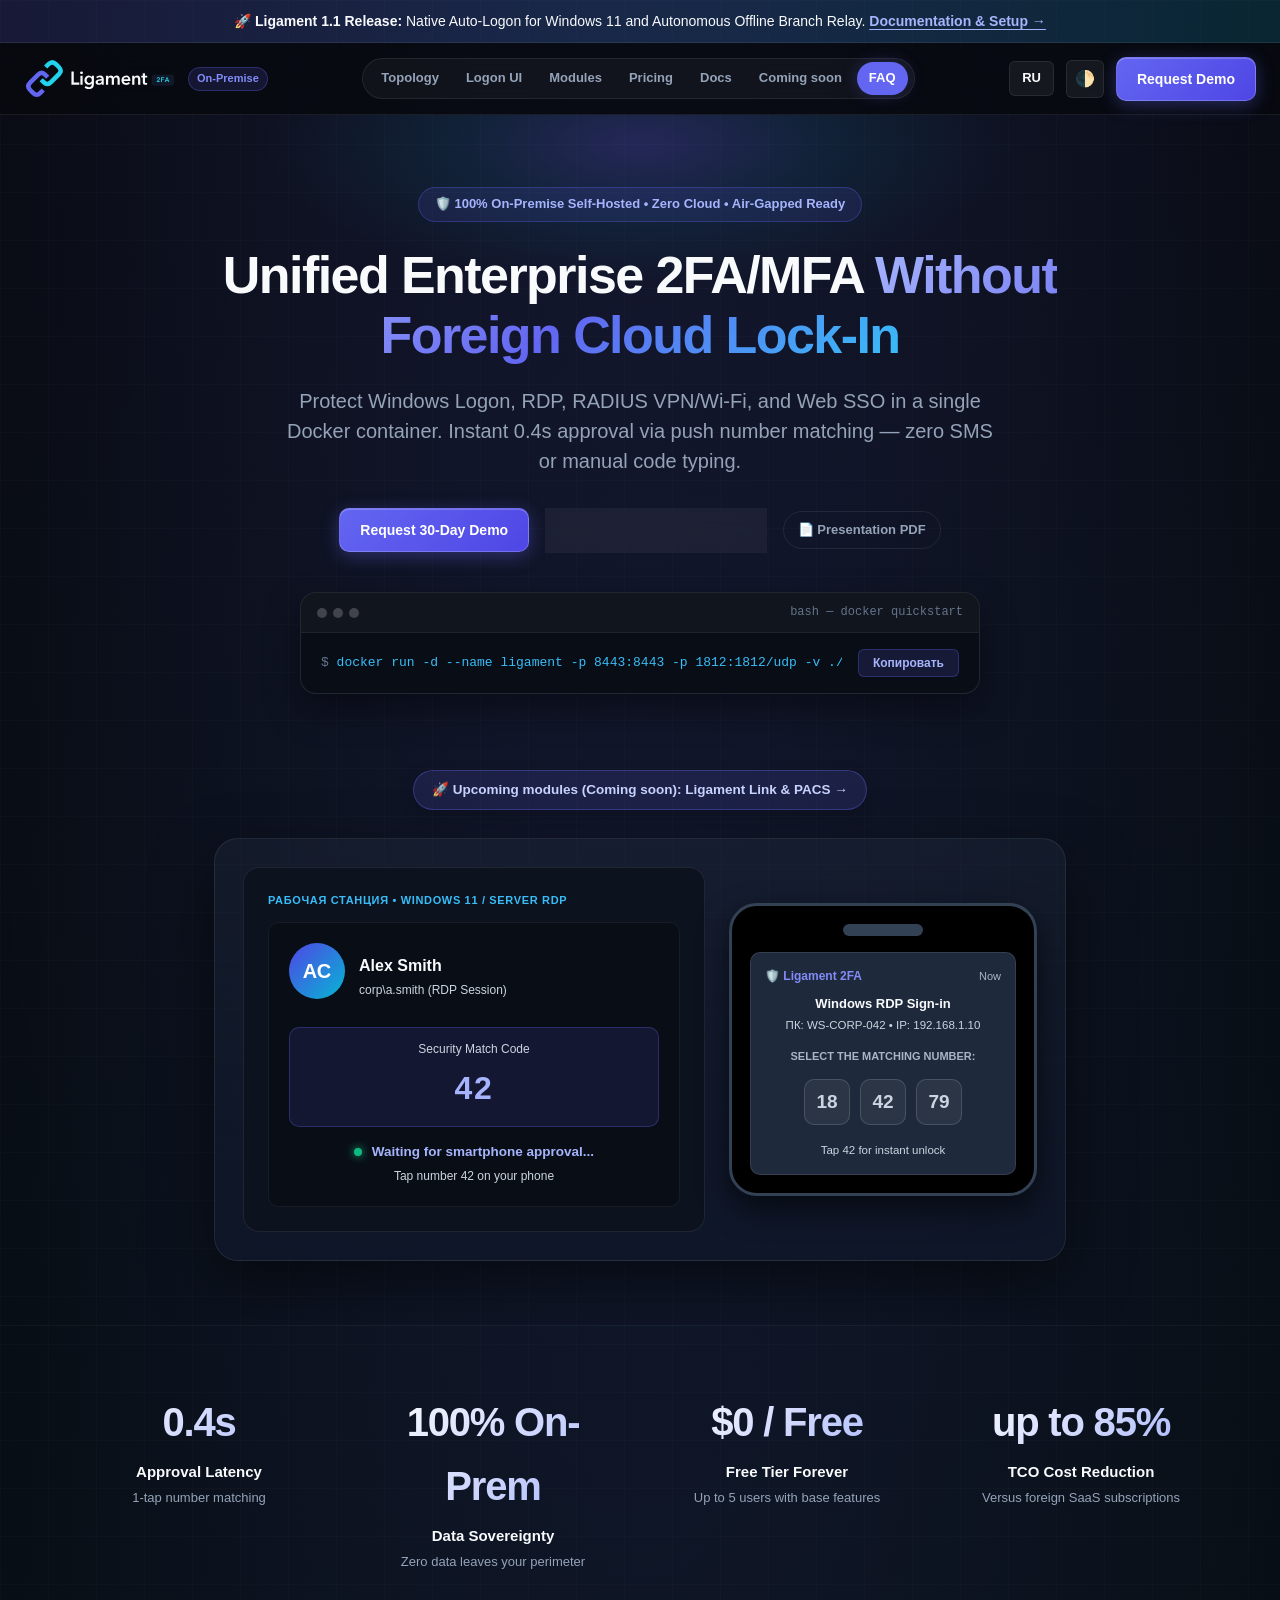
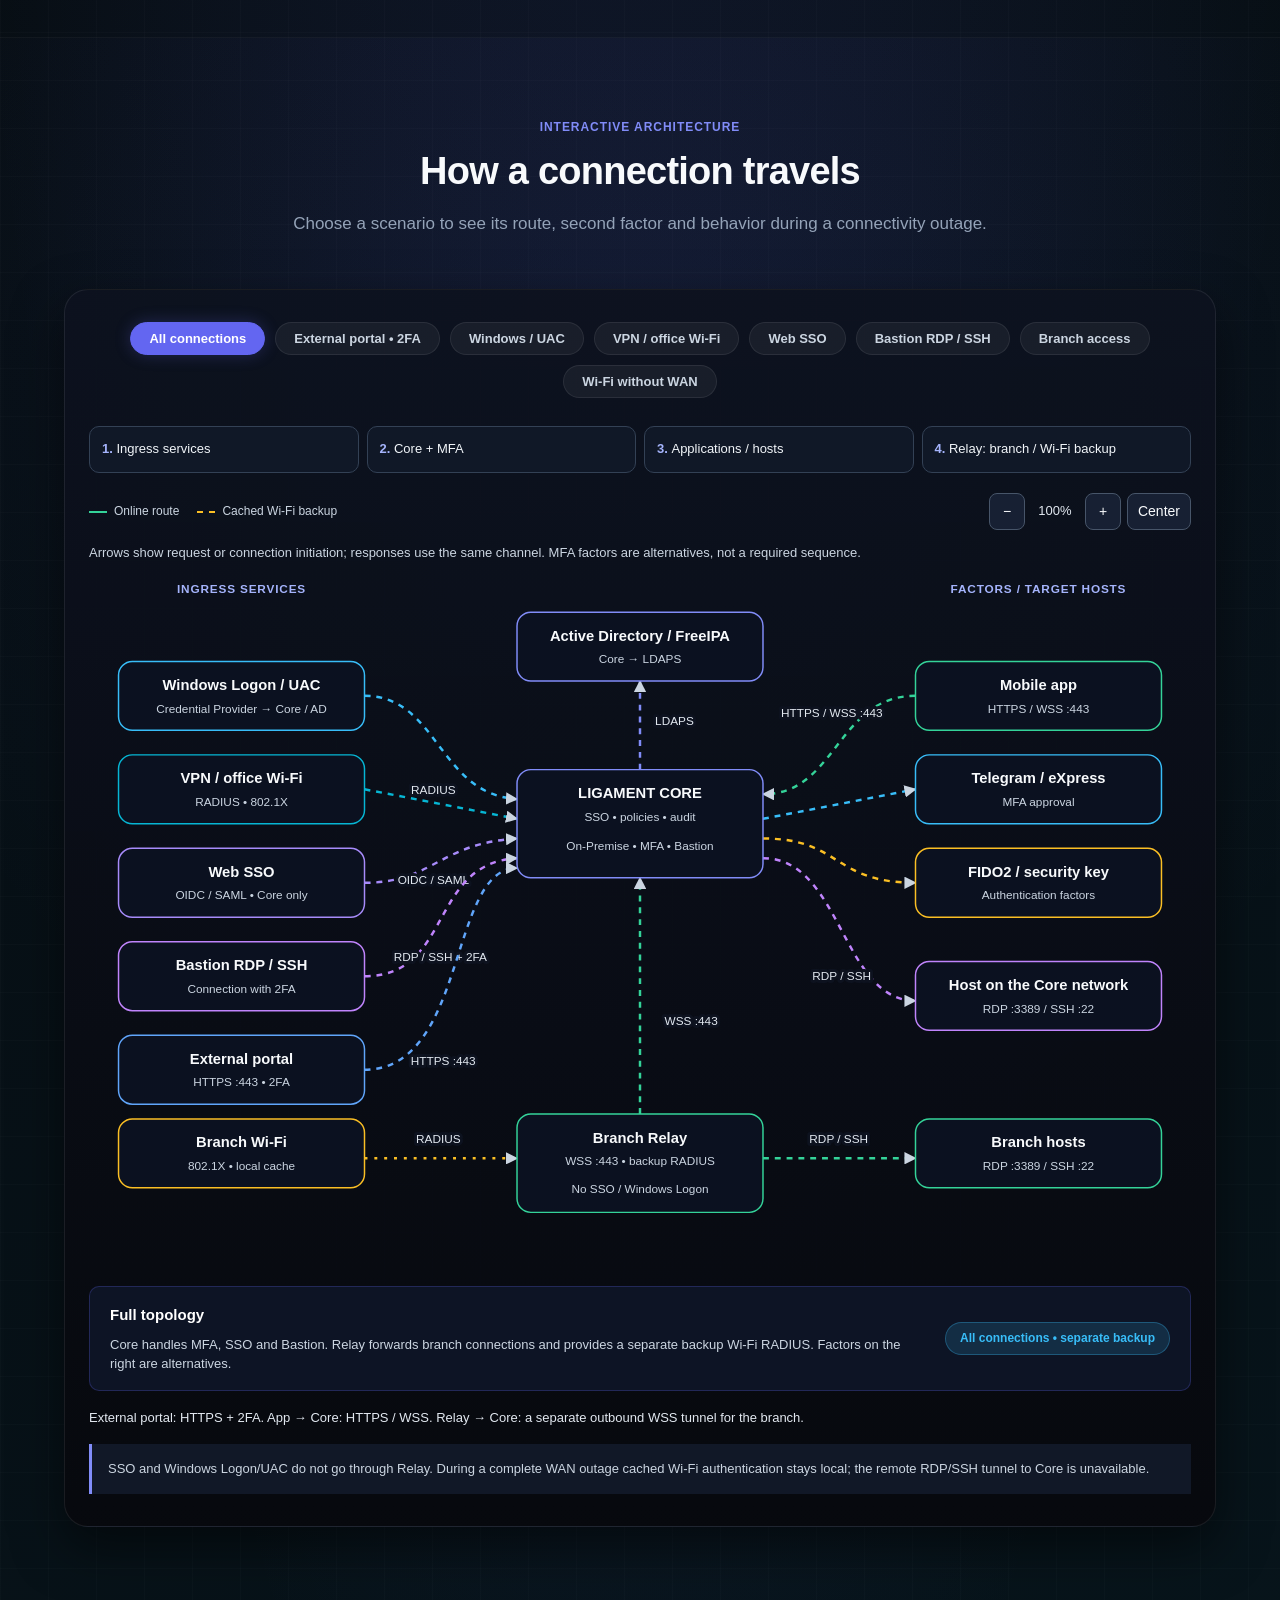
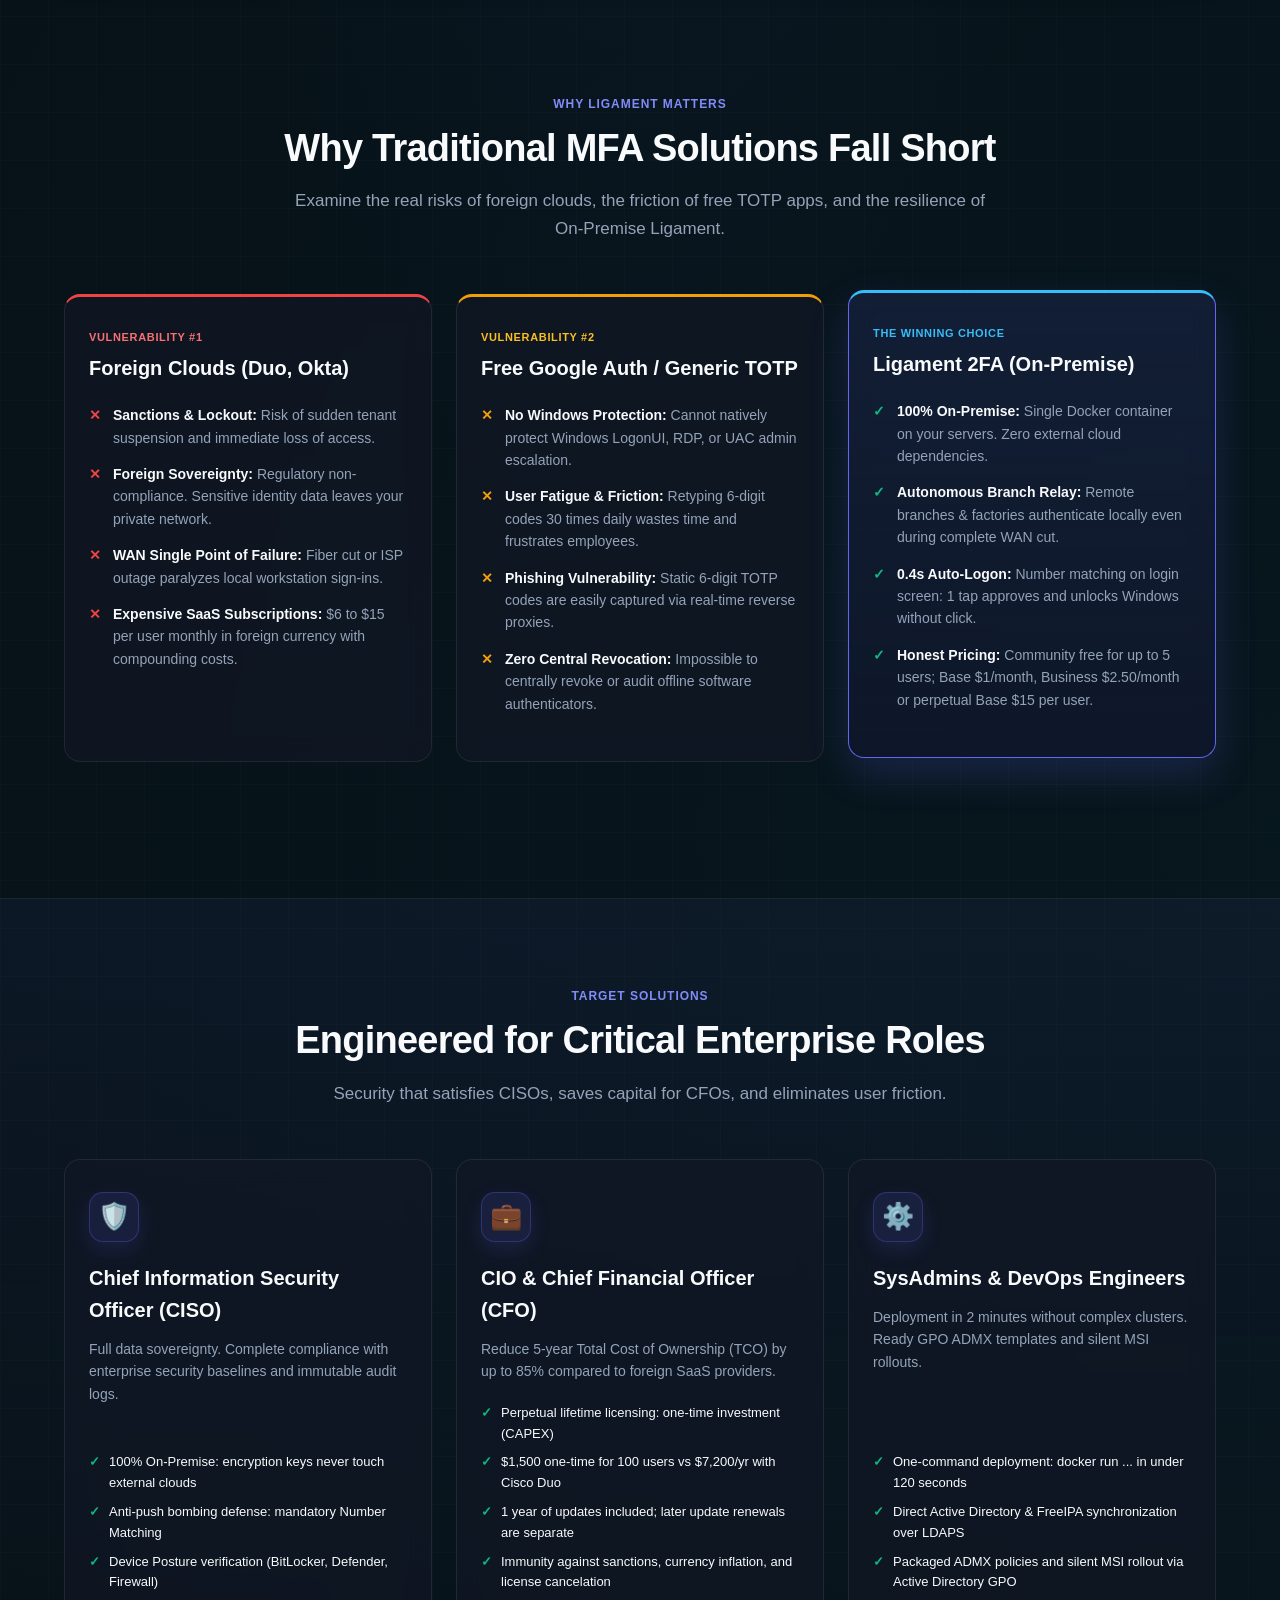
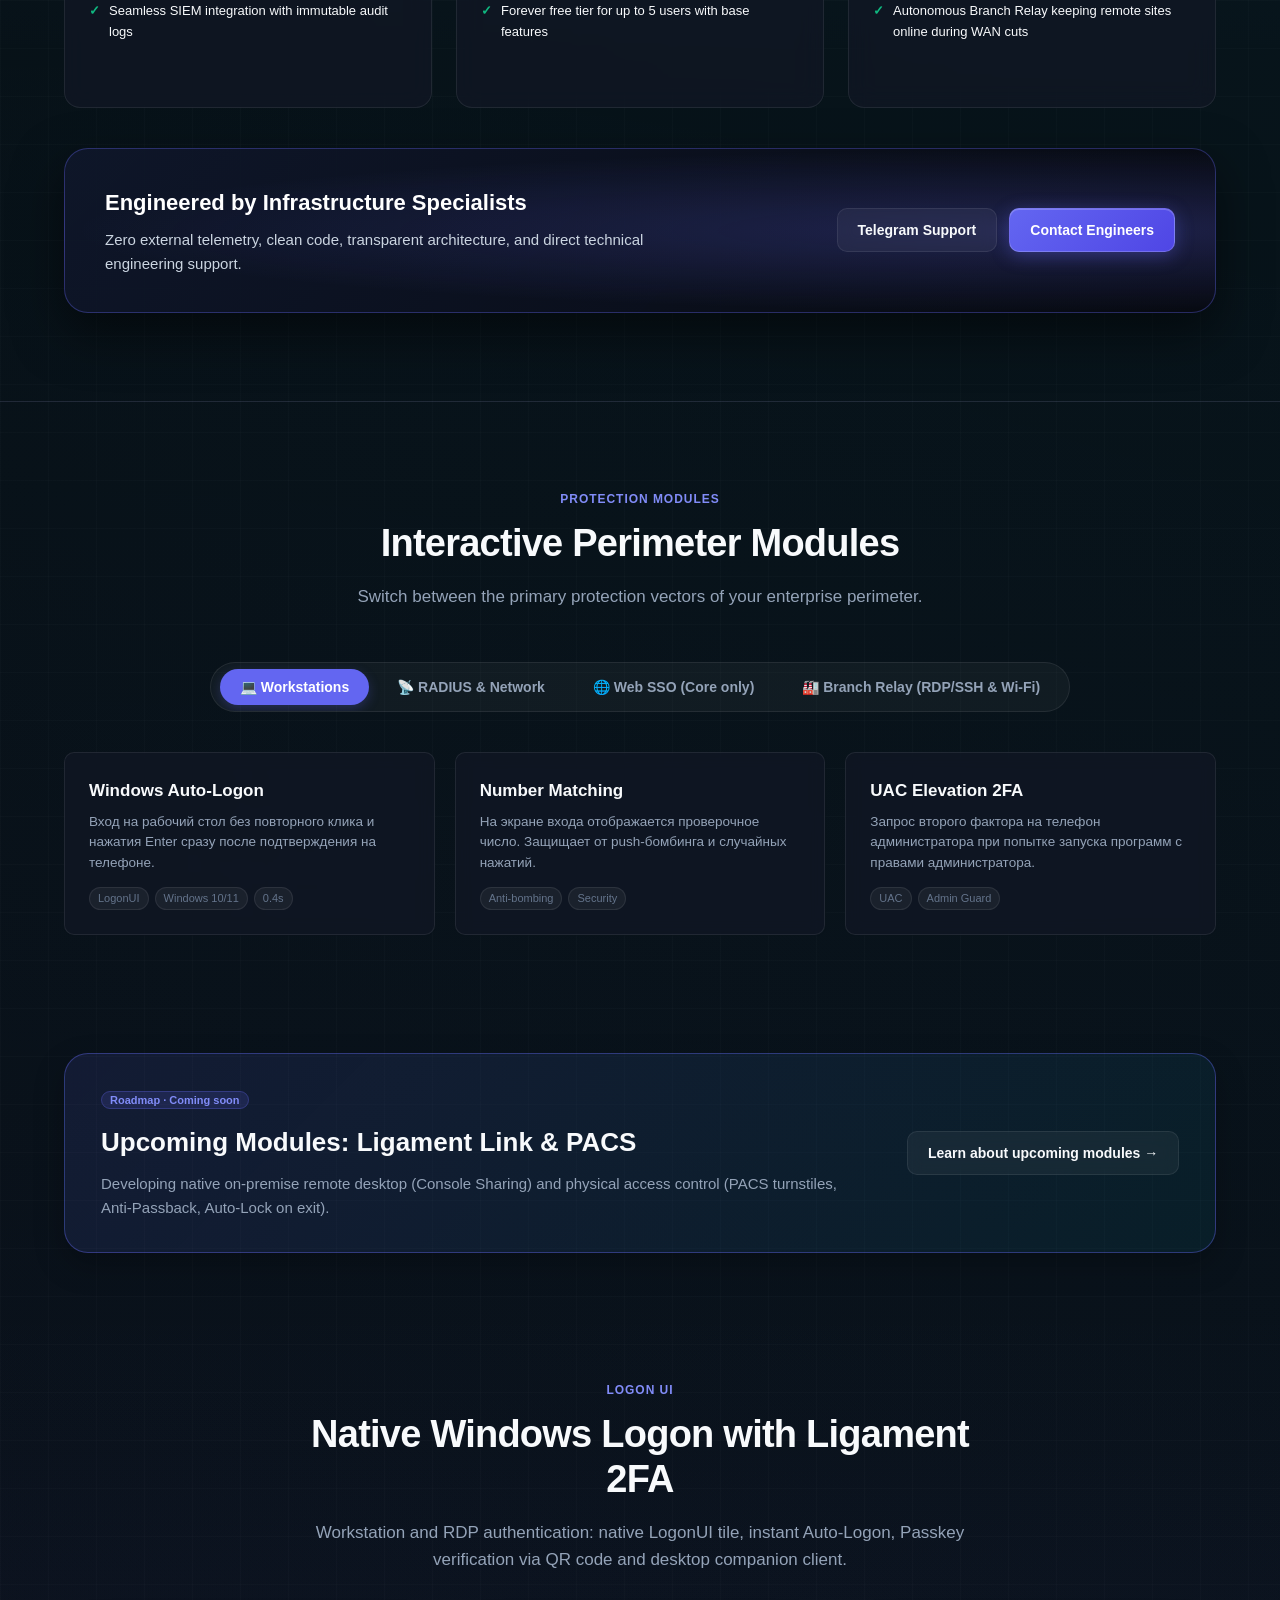
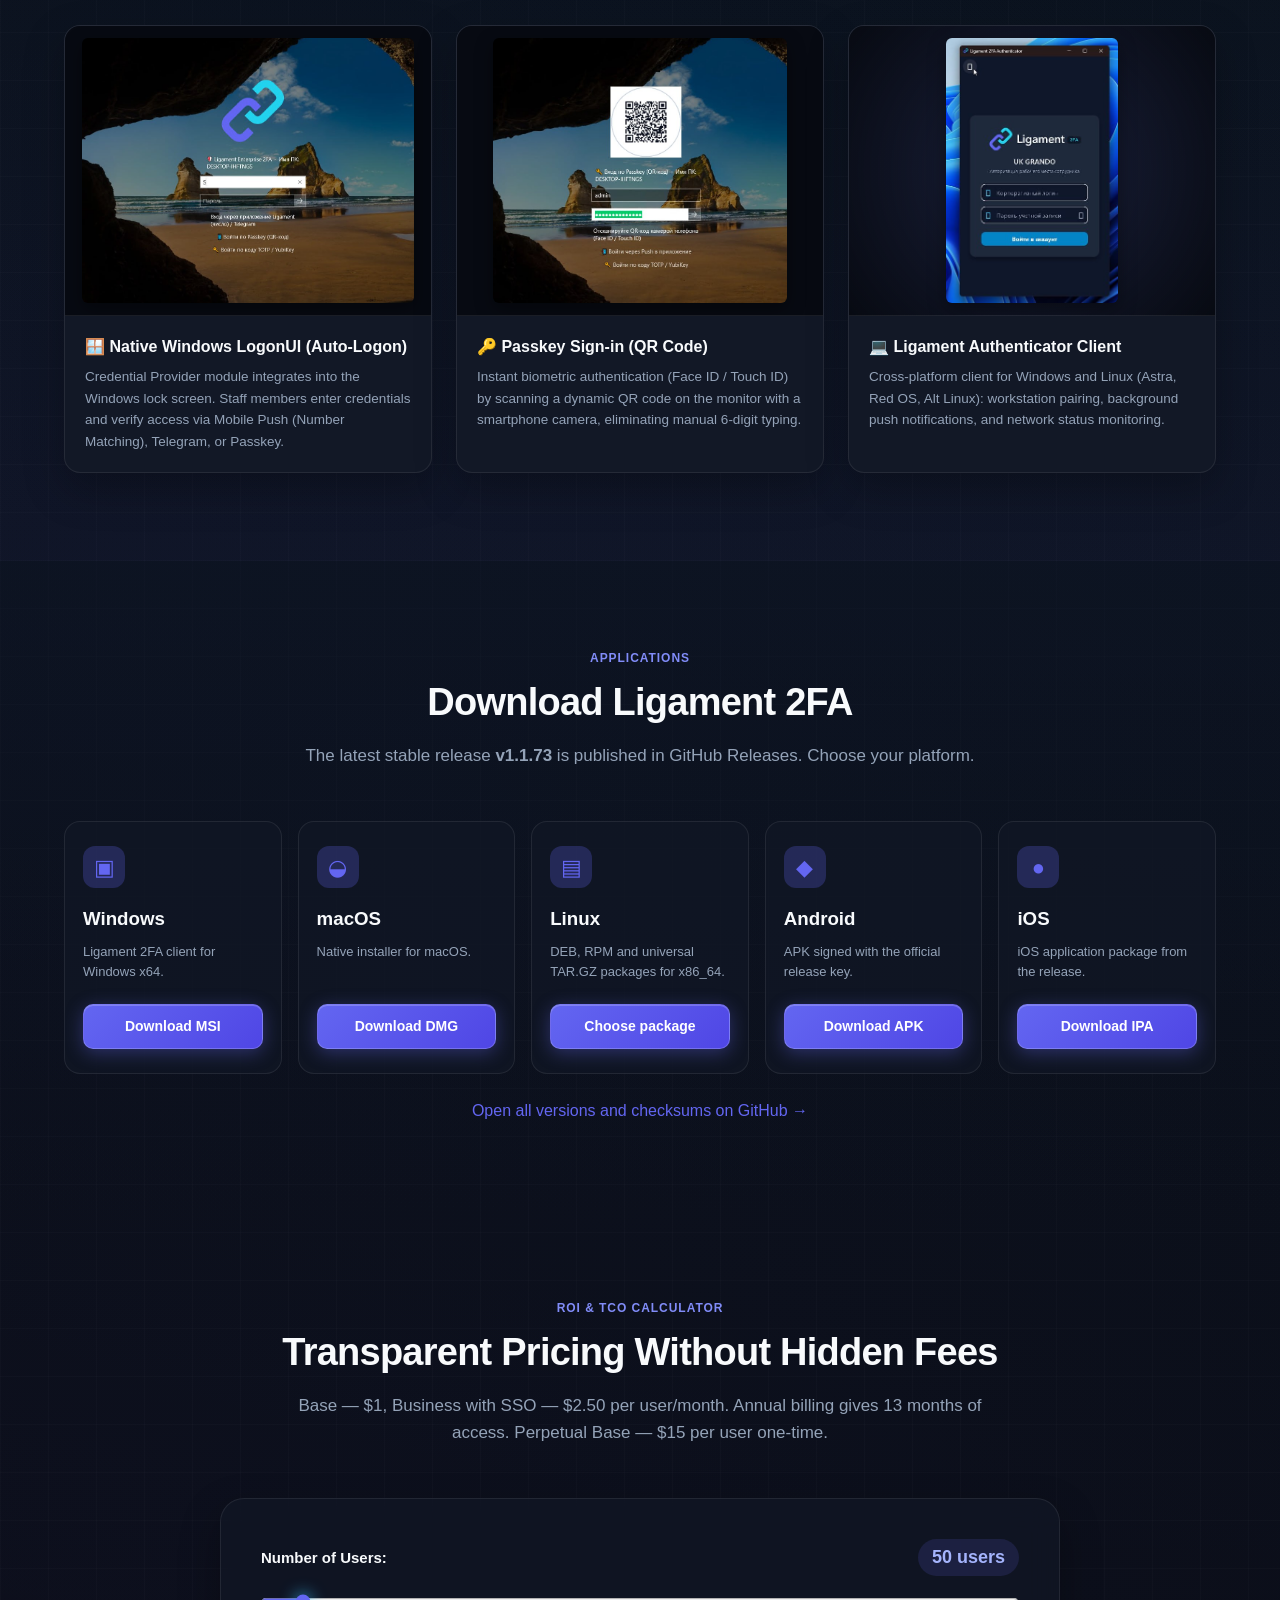
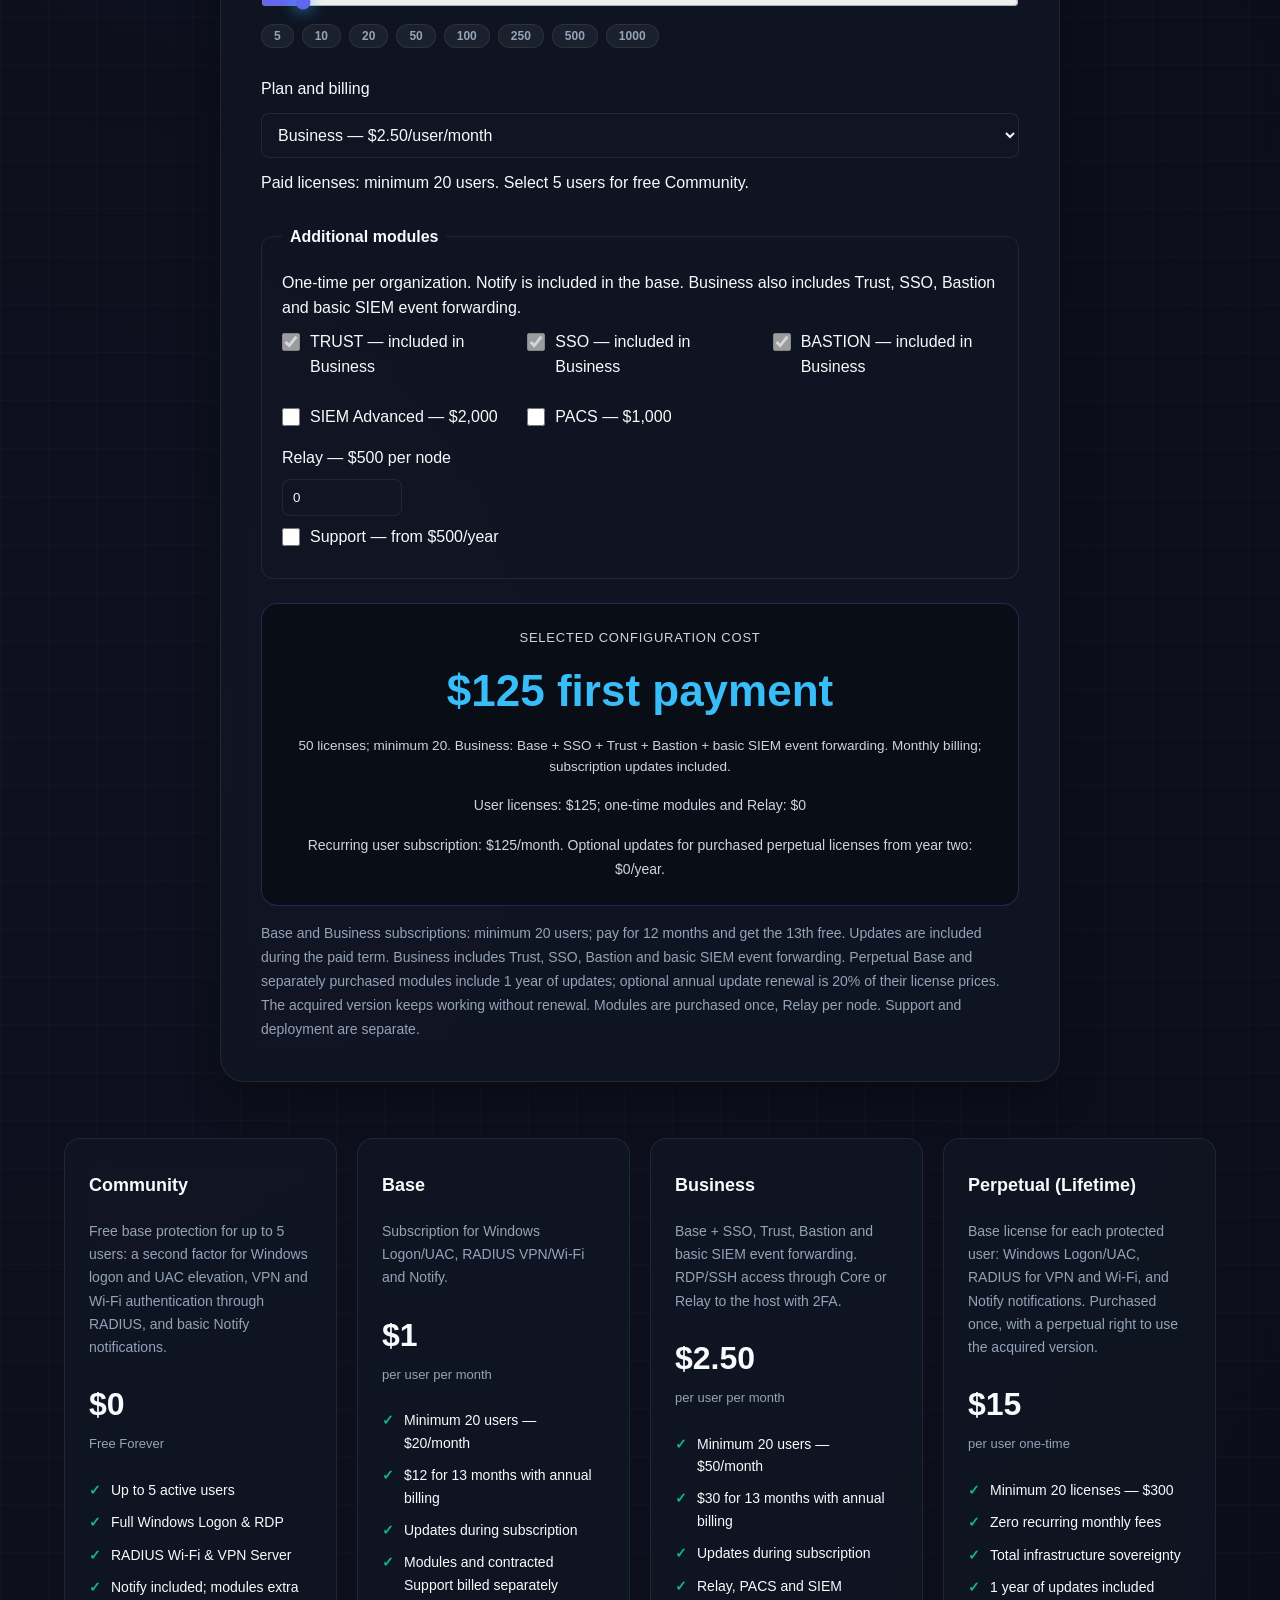
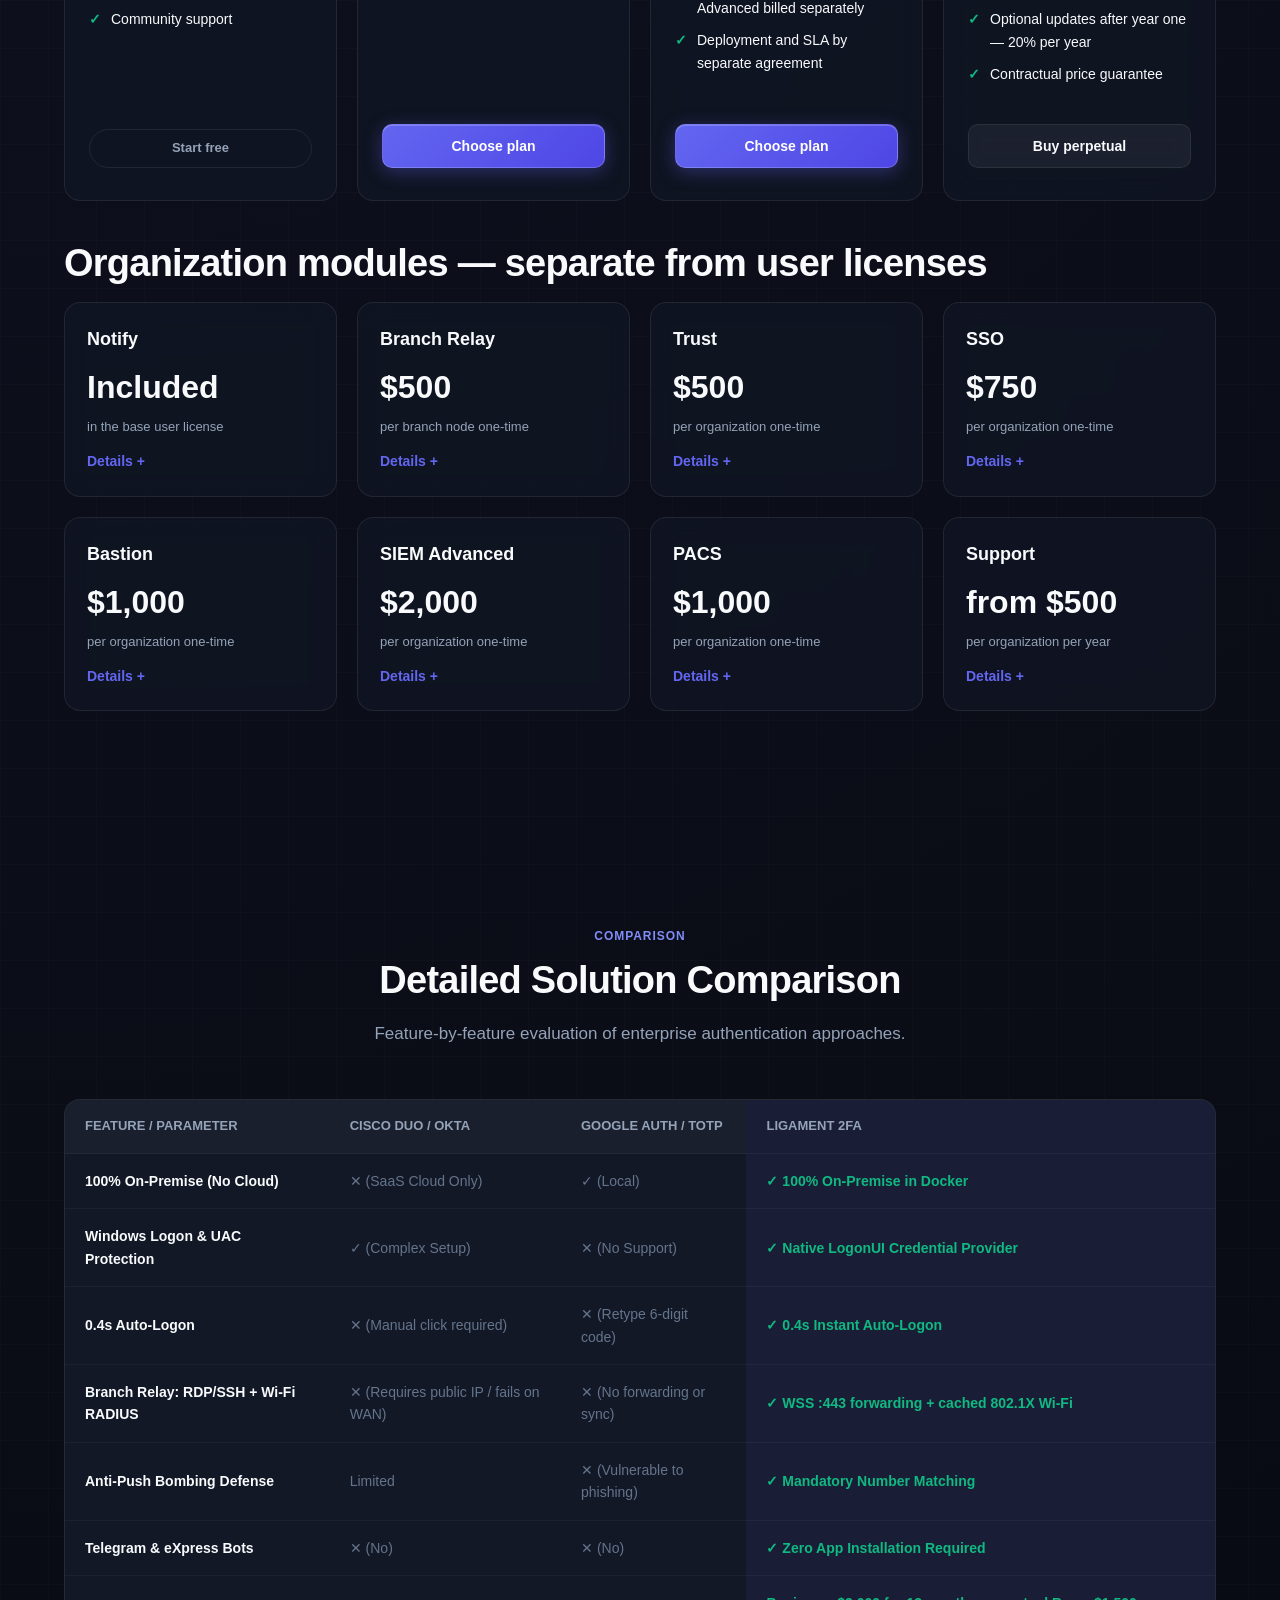
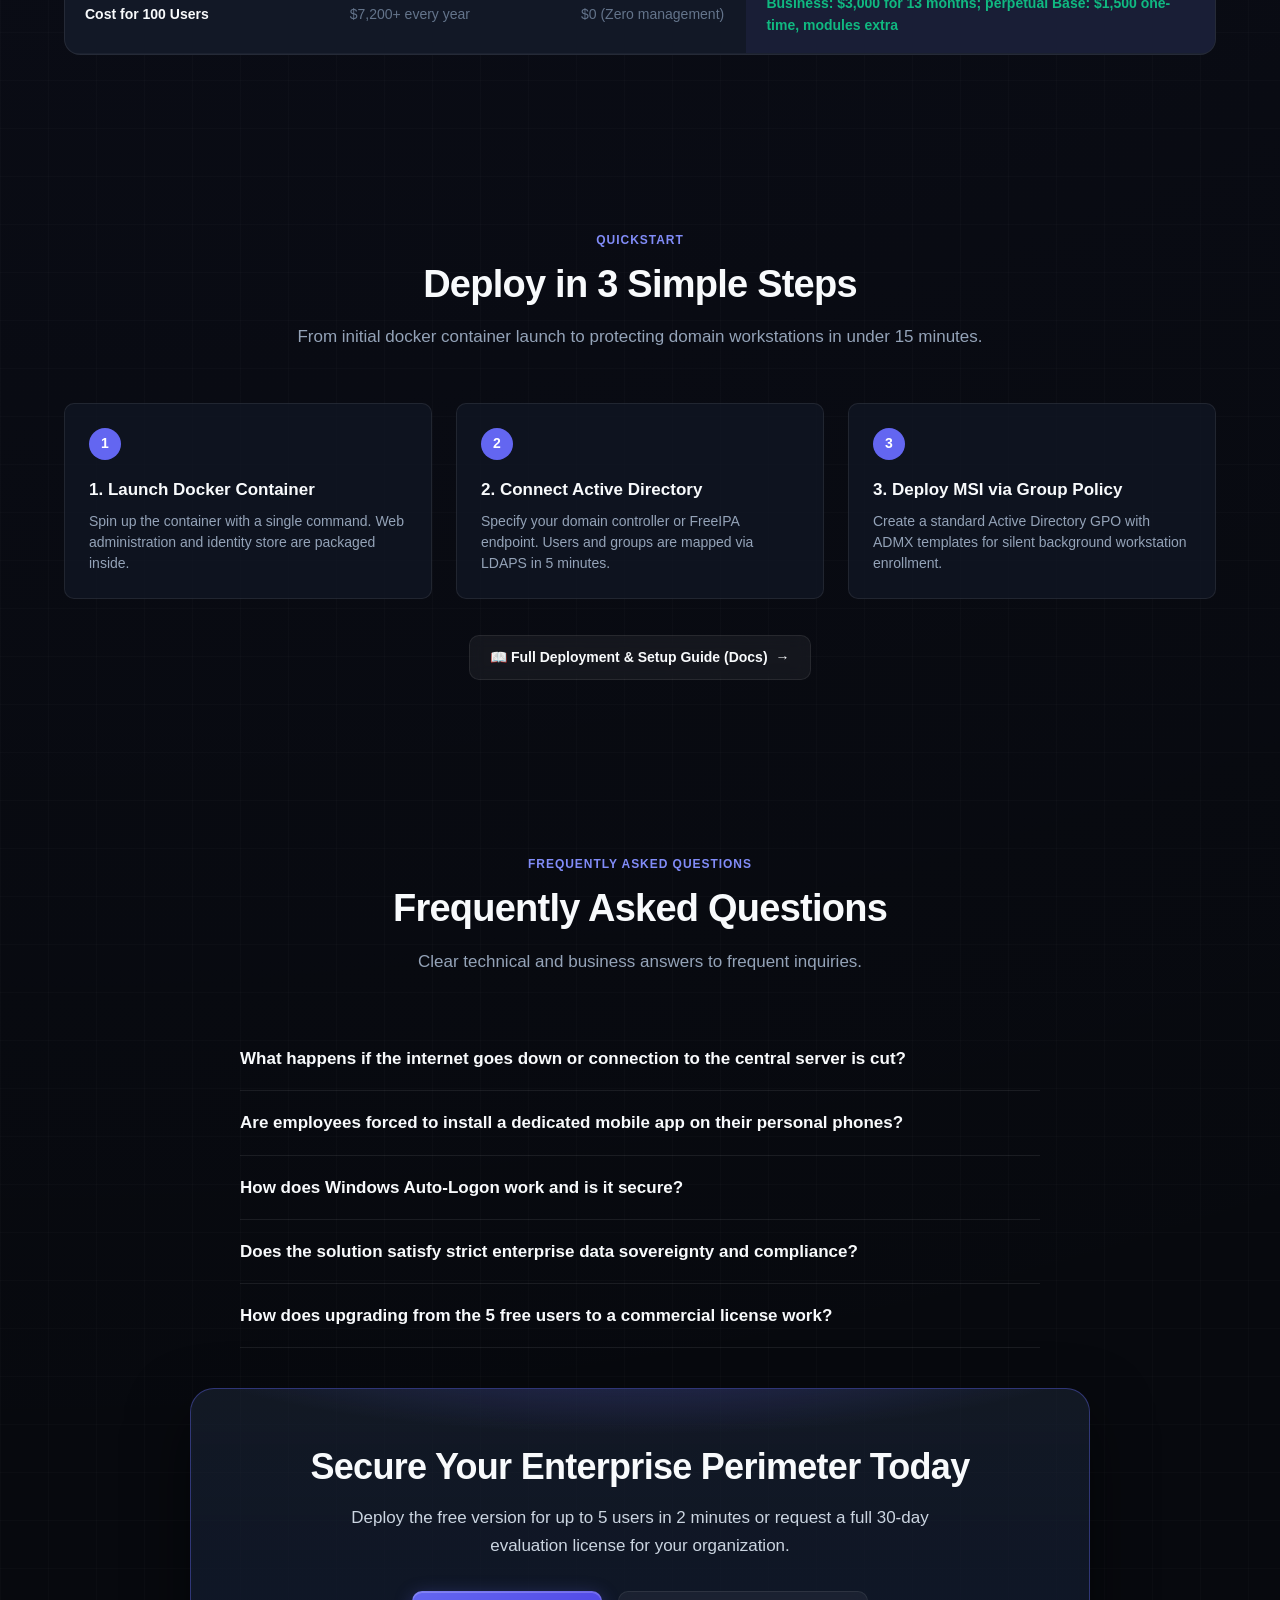
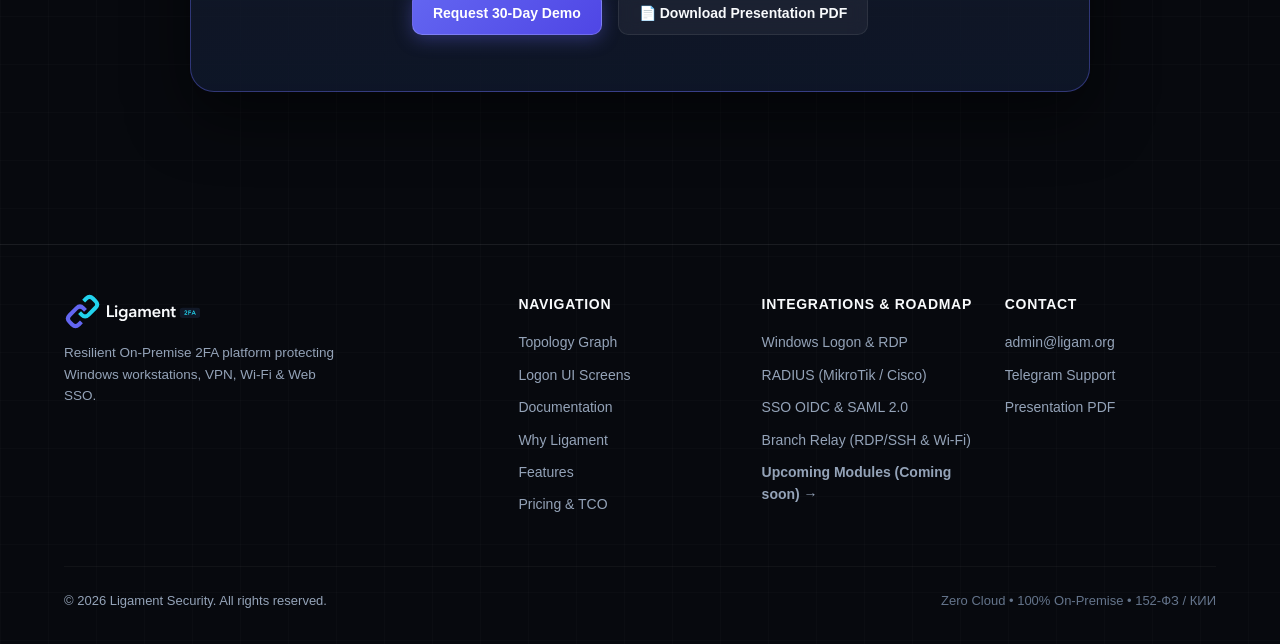
==== commit 476126ef: "feat(nav): add prominent Coming soon link to header navigation and hero pill" ====
--- a/en/index.html
+++ b/en/index.html
@@ -31,7 +31,7 @@
 
   <link rel="icon" type="image/png" href="../assets/brand/favicon.png">
   <link rel="icon" type="image/x-icon" href="../assets/brand/favicon.ico">
-  <link rel="stylesheet" href="../styles.css?v=cs-page-1">
+  <link rel="stylesheet" href="../styles.css?v=cs-nav-link-2">
 </head>
 <body>
 
@@ -56,6 +56,7 @@
         <a href="#benefits">Modules</a>
         <a href="#pricing">Pricing</a>
         <a href="../docs.html">Docs</a>
+        <a href="coming-soon.html">Coming soon</a>
         <a href="#faq">FAQ</a>
       </nav>
       <div class="header-actions">
@@ -786,6 +787,6 @@
     </div>
   </footer>
 
-  <script src="../site.js?v=cs-page-1"></script>
+  <script src="../site.js?v=cs-nav-link-2"></script>
 </body>
 </html>
--- a/styles.css
+++ b/styles.css
@@ -2121,7 +2121,7 @@
 .module-options label { align-items: flex-start; }
 .module-options input { flex-shrink: 0; margin-top: 4px; }
 
-@media (max-width: 1120px) {
+@media (max-width: 1180px) {
   .menu-toggle {
     display: inline-flex;
     align-items: center;
@@ -2331,7 +2331,38 @@
   flex-wrap: wrap;
   margin-top: 20px;
 }
-.link-teaser { display: flex; justify-content: center; align-items: center; flex-wrap: wrap; gap: 6px; margin: 28px auto 36px; max-width: 720px; color: var(--text-main); font-size: 14px; line-height: 1.6; text-decoration: underline; text-underline-offset: 4px; }
+.link-teaser {
+  display: inline-flex;
+  align-items: center;
+  justify-content: center;
+  gap: 8px;
+  margin: 20px auto 28px;
+  padding: 8px 18px;
+  border-radius: var(--radius-full);
+  background: rgba(99, 102, 241, 0.15);
+  border: 1px solid rgba(99, 102, 241, 0.35);
+  color: #c7d2fe;
+  font-size: 13.5px;
+  font-weight: 600;
+  text-decoration: none;
+  transition: all 0.2s ease;
+  box-shadow: 0 4px 16px rgba(0, 0, 0, 0.2);
+}
+.link-teaser:hover {
+  background: rgba(99, 102, 241, 0.25);
+  border-color: rgba(99, 102, 241, 0.6);
+  color: #ffffff;
+  transform: translateY(-1px);
+}
+[data-theme="light"] .link-teaser {
+  background: rgba(99, 102, 241, 0.08);
+  border-color: rgba(99, 102, 241, 0.25);
+  color: #4338ca;
+}
+[data-theme="light"] .link-teaser:hover {
+  background: rgba(99, 102, 241, 0.14);
+  color: #312e81;
+}
 .link-teaser span { color: var(--text-muted); font-size: 12px; }
 .link-section { border-top: 1px solid var(--border); border-bottom: 1px solid var(--border); background: linear-gradient(140deg, var(--primary-glow), transparent 65%); }
 .pacs-section { border-top: 1px solid var(--border); border-bottom: 1px solid var(--border); background: linear-gradient(140deg, rgba(6, 182, 212, 0.09), transparent 65%); }
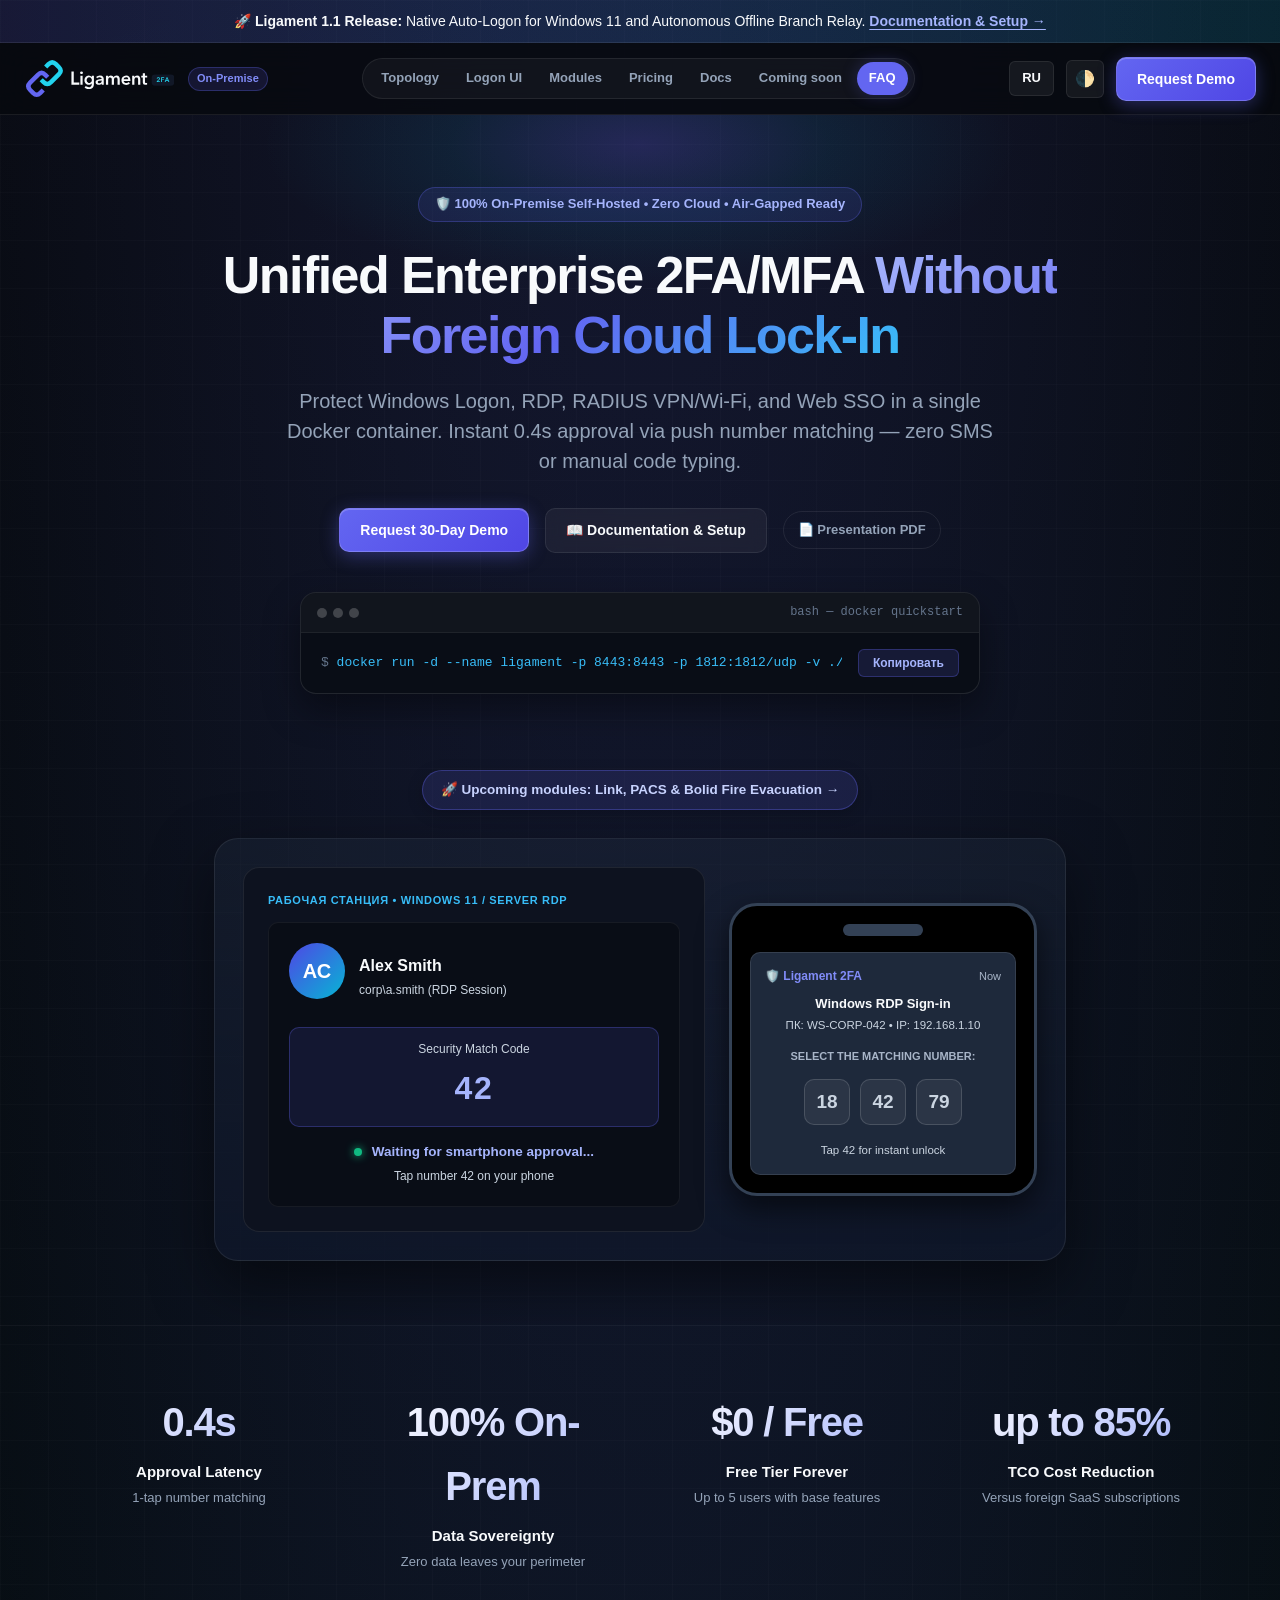
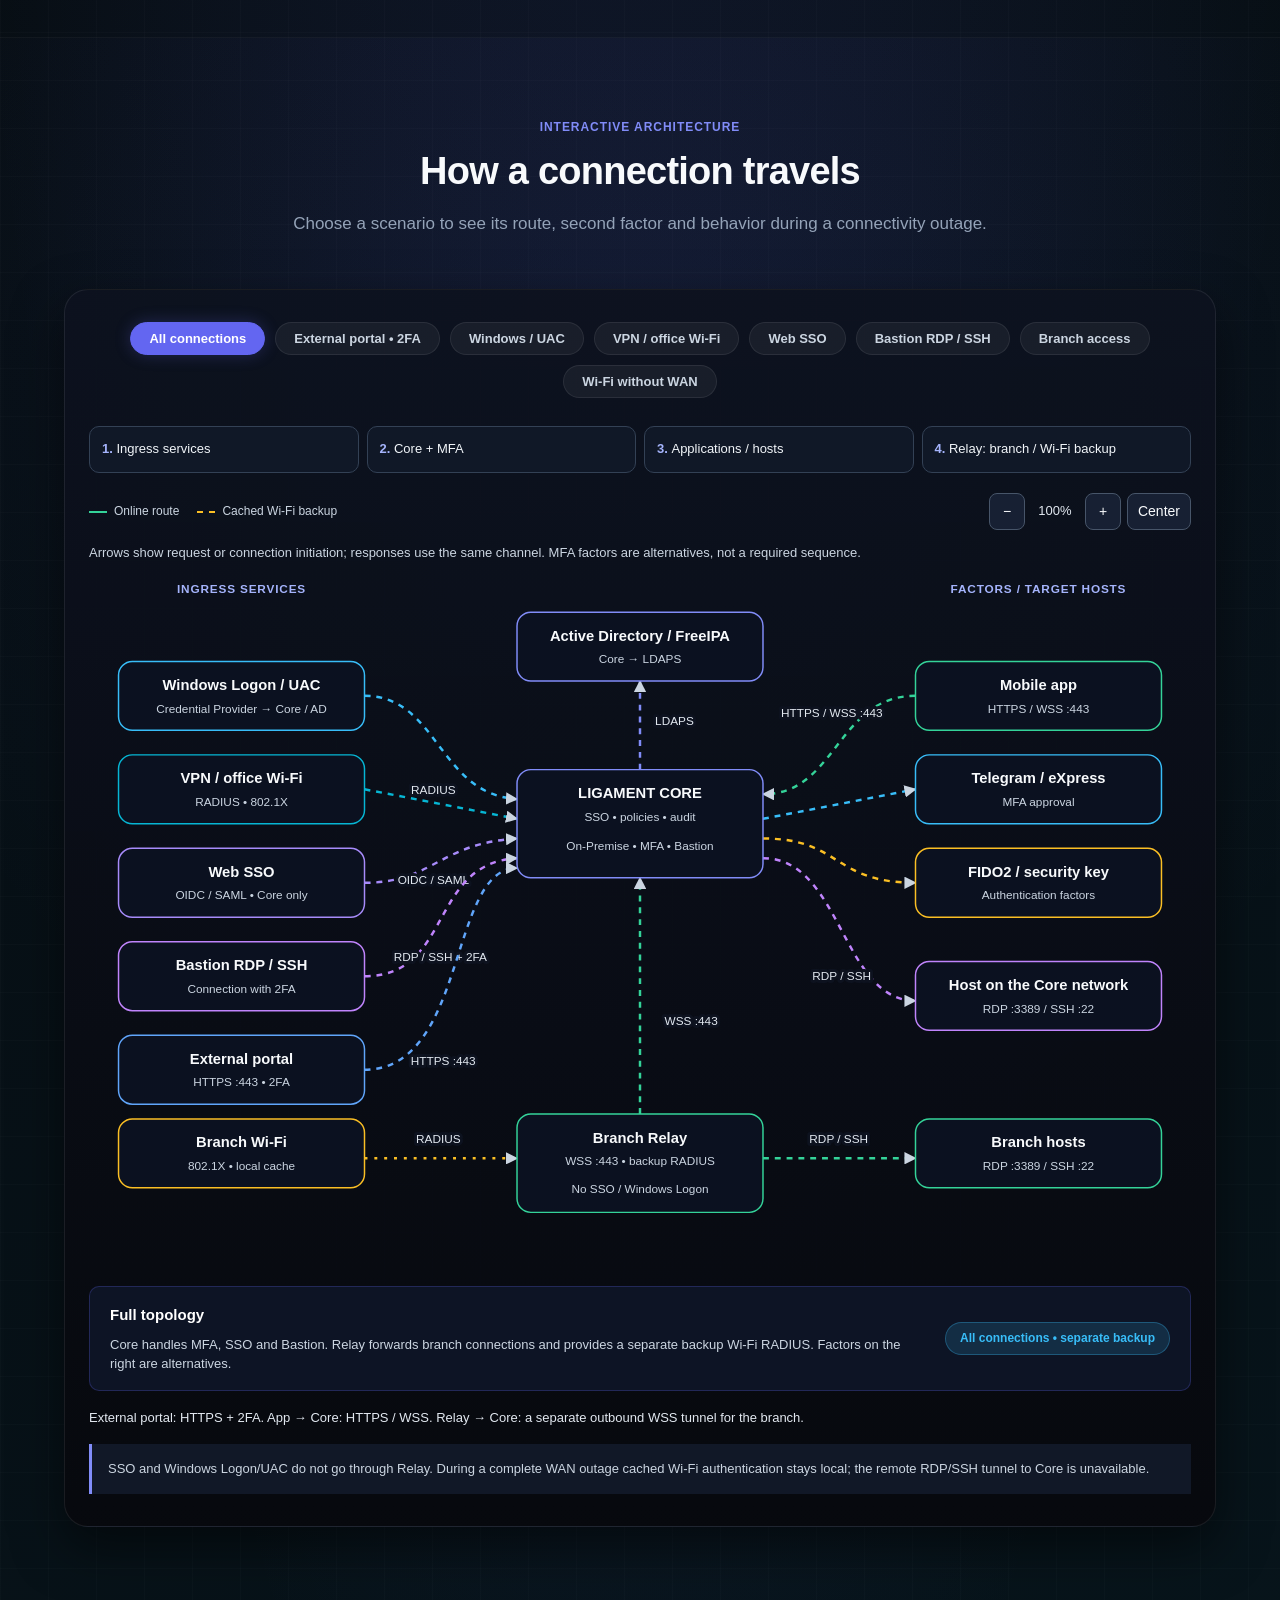
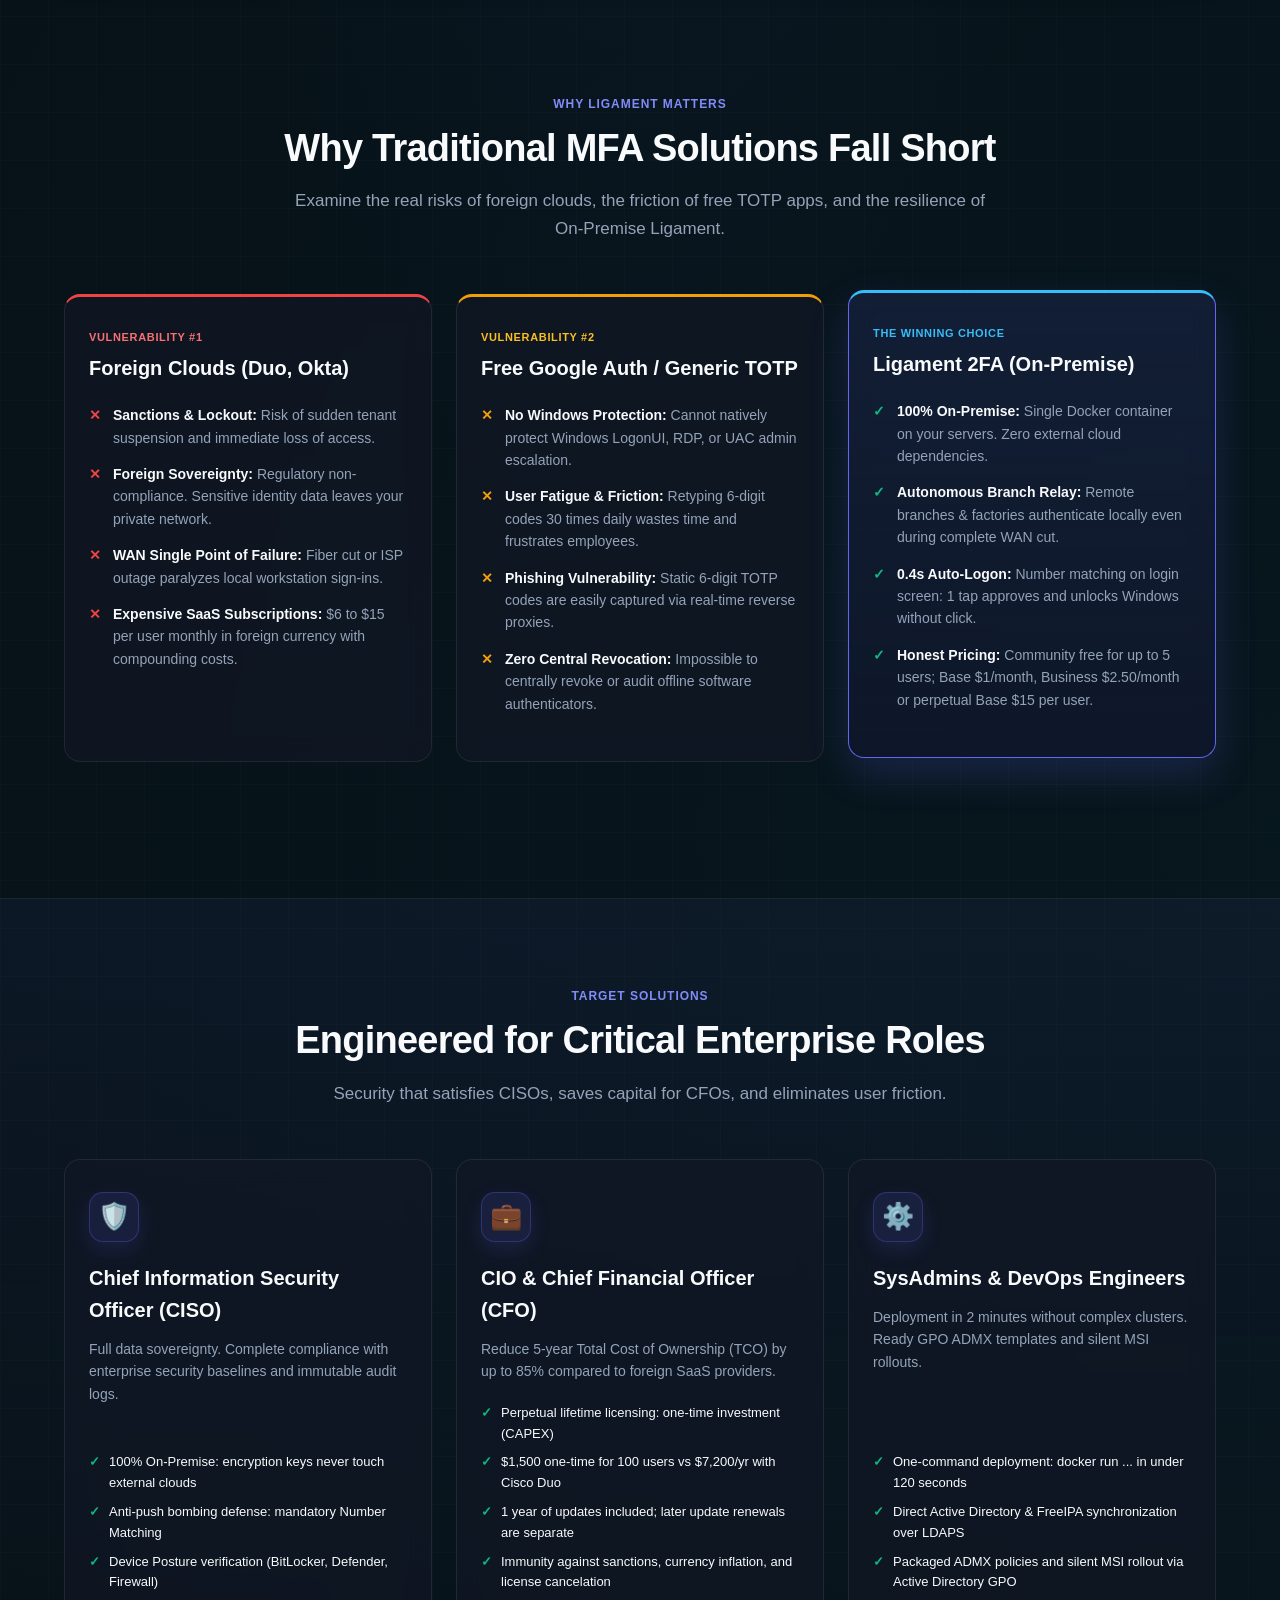
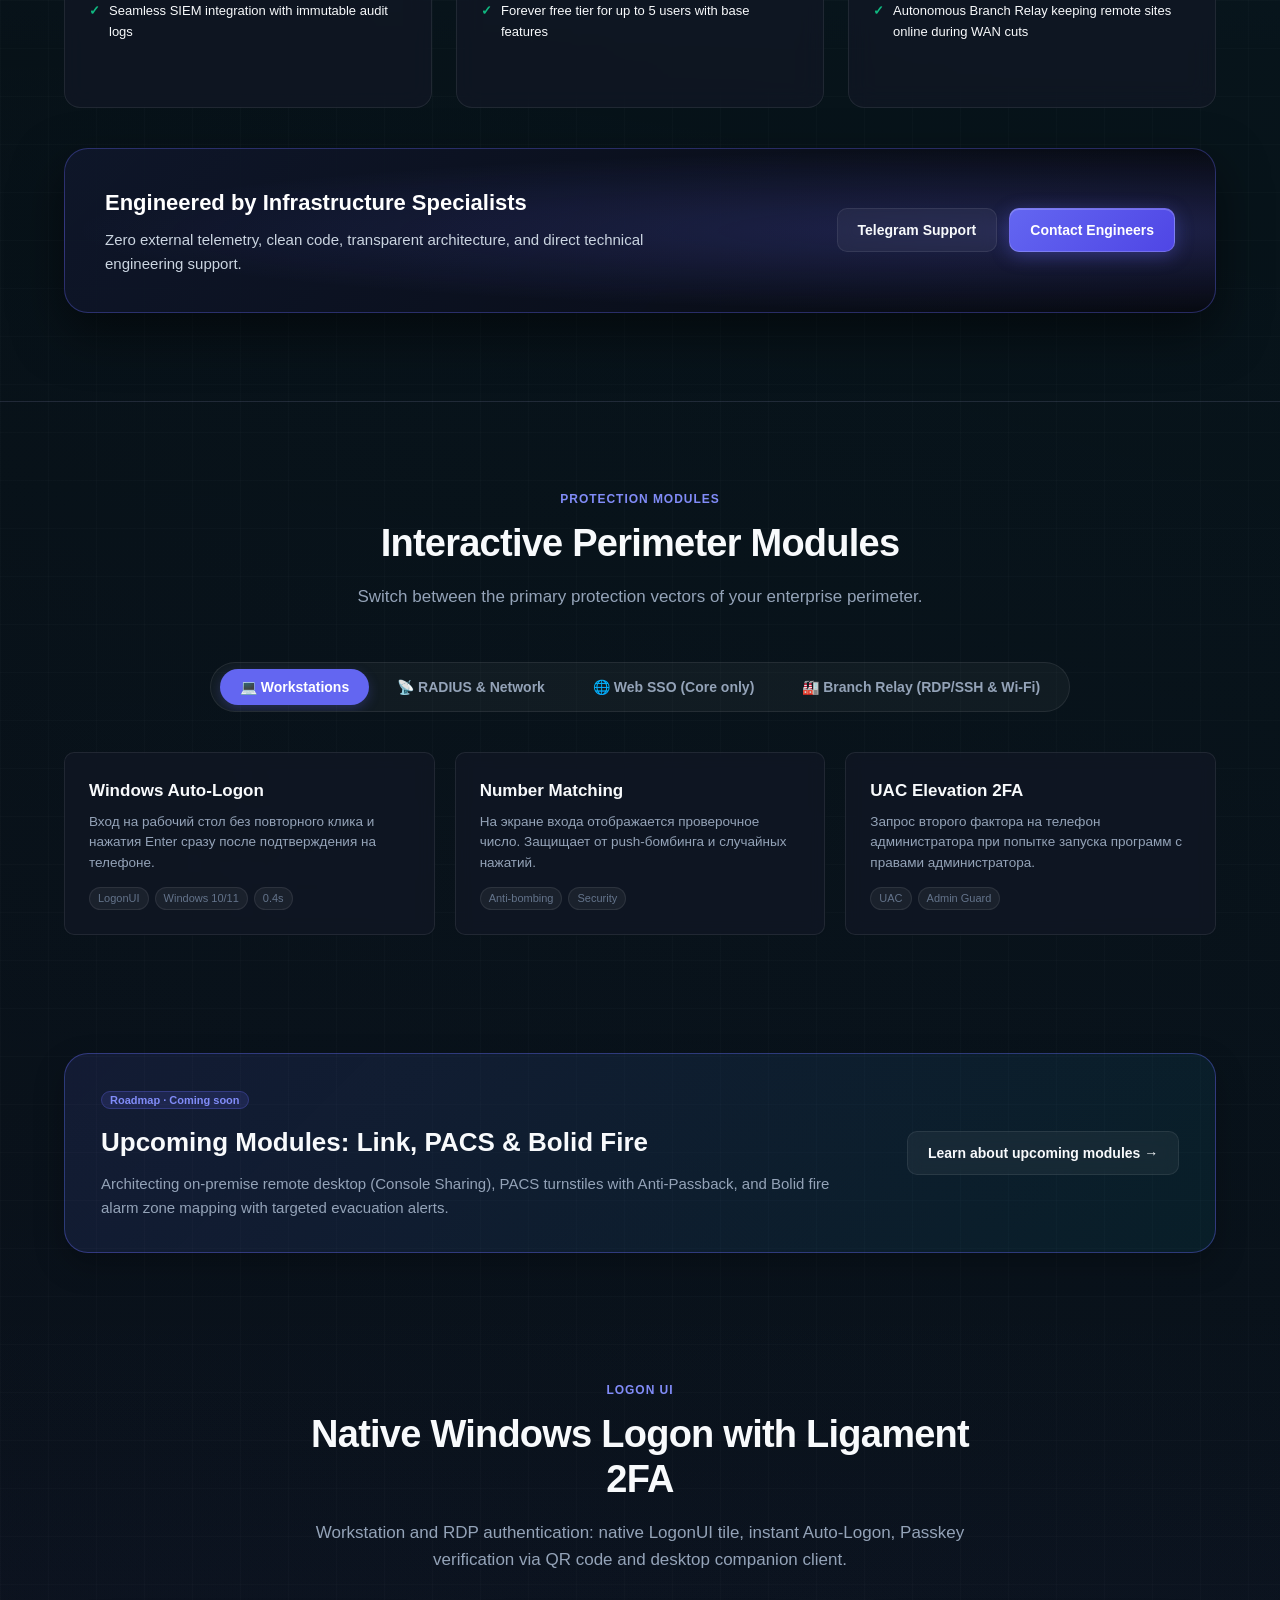
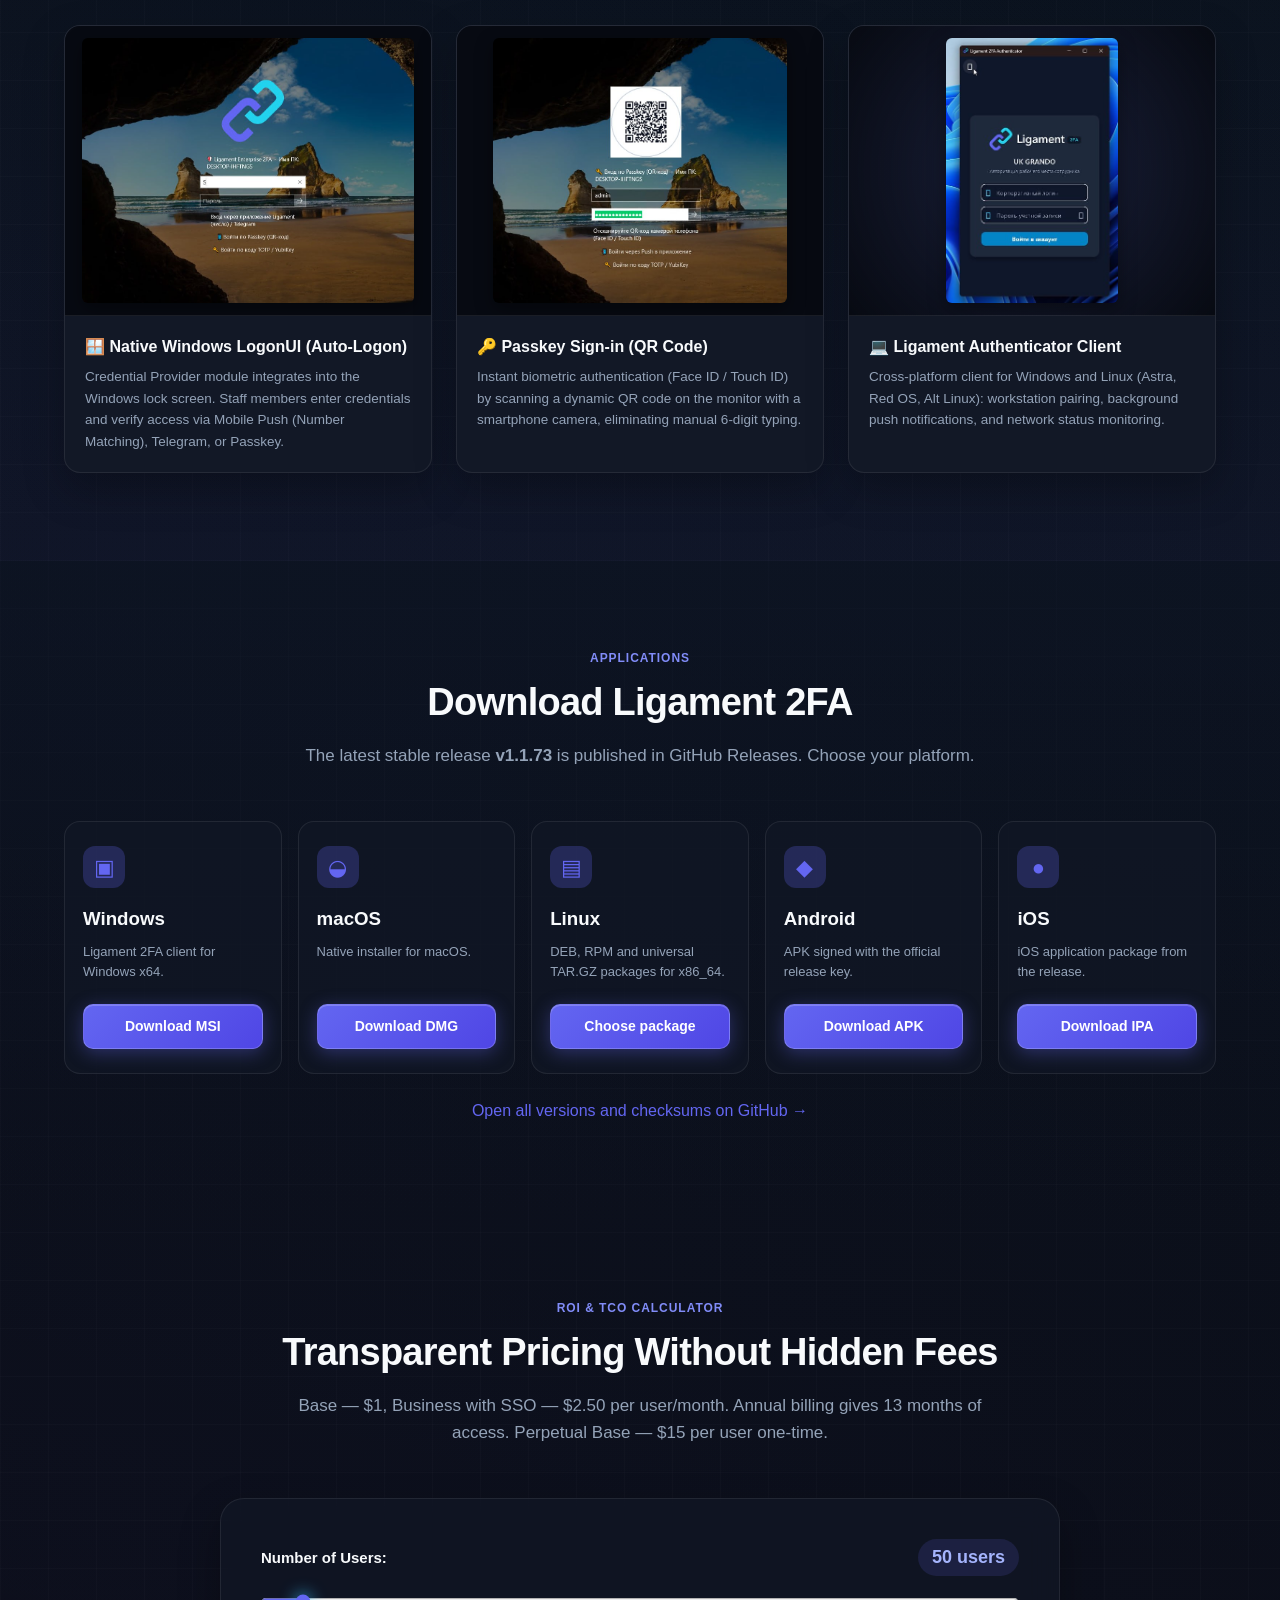
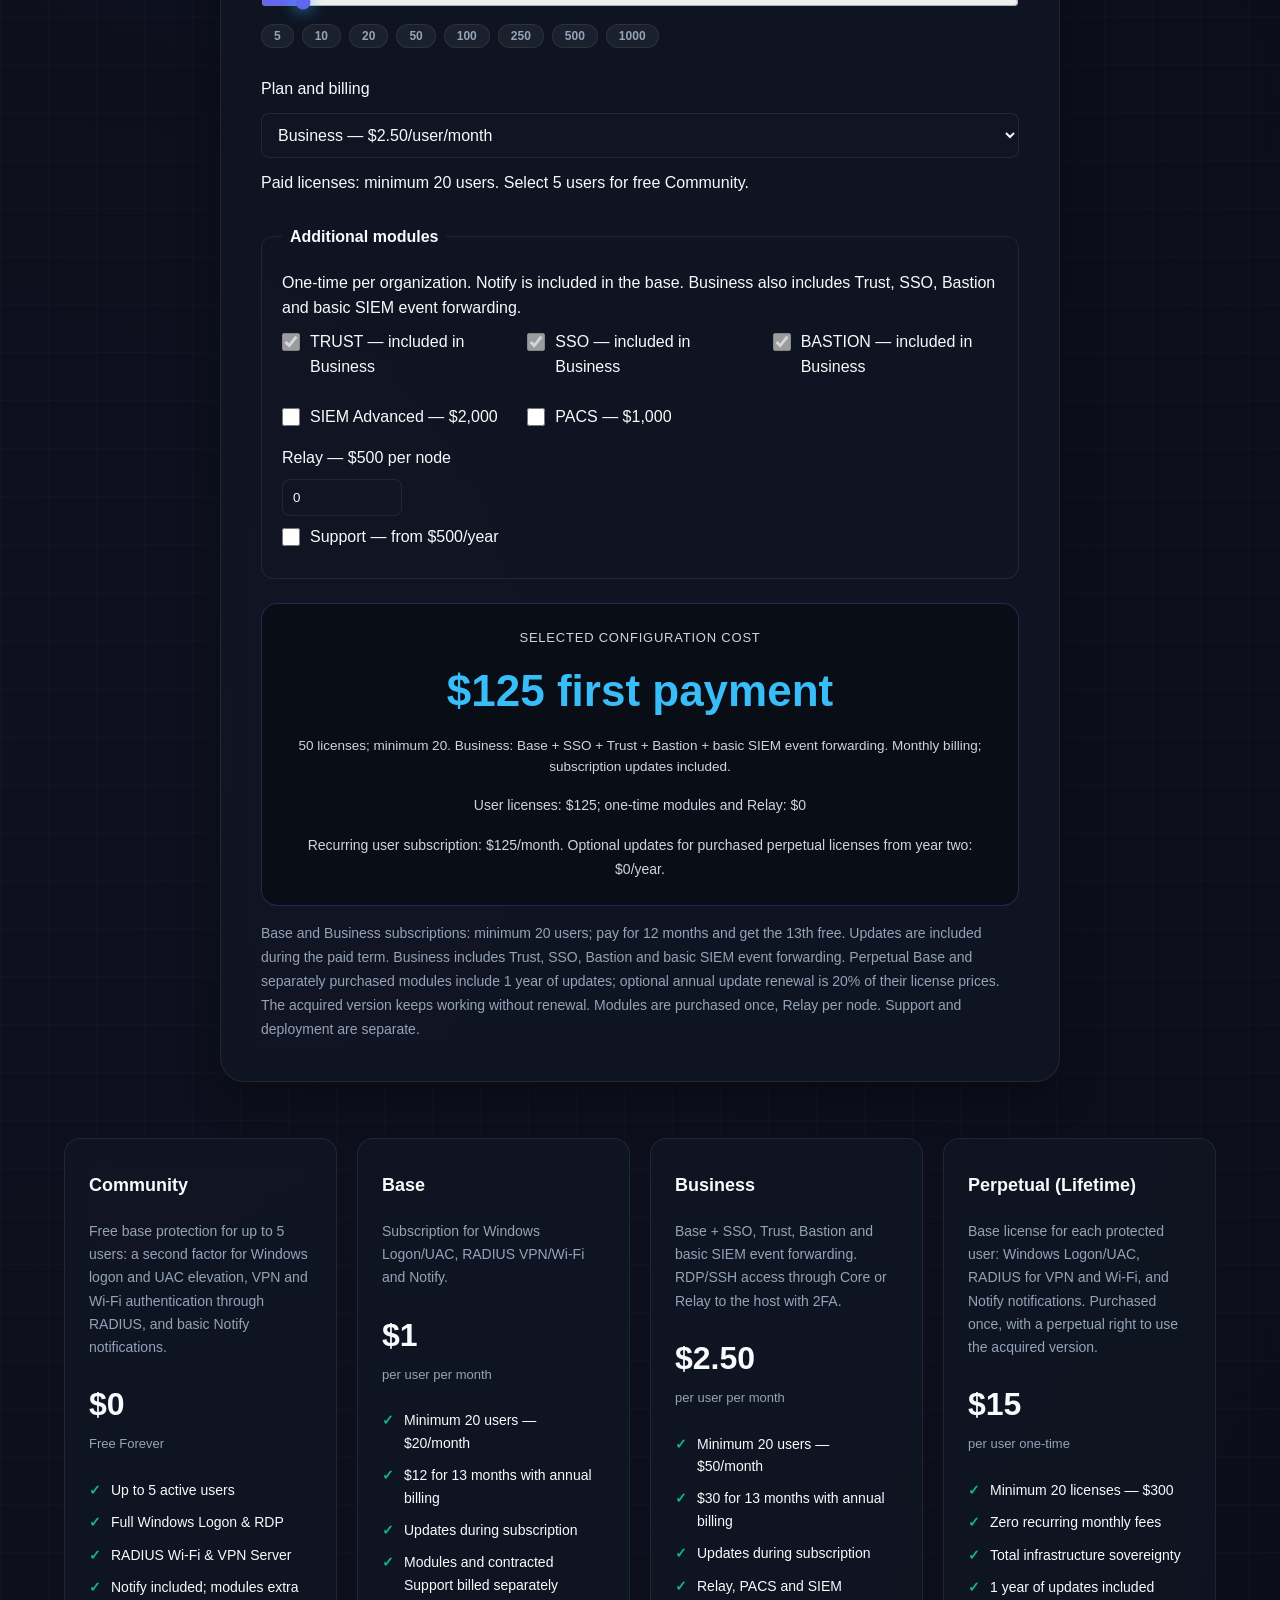
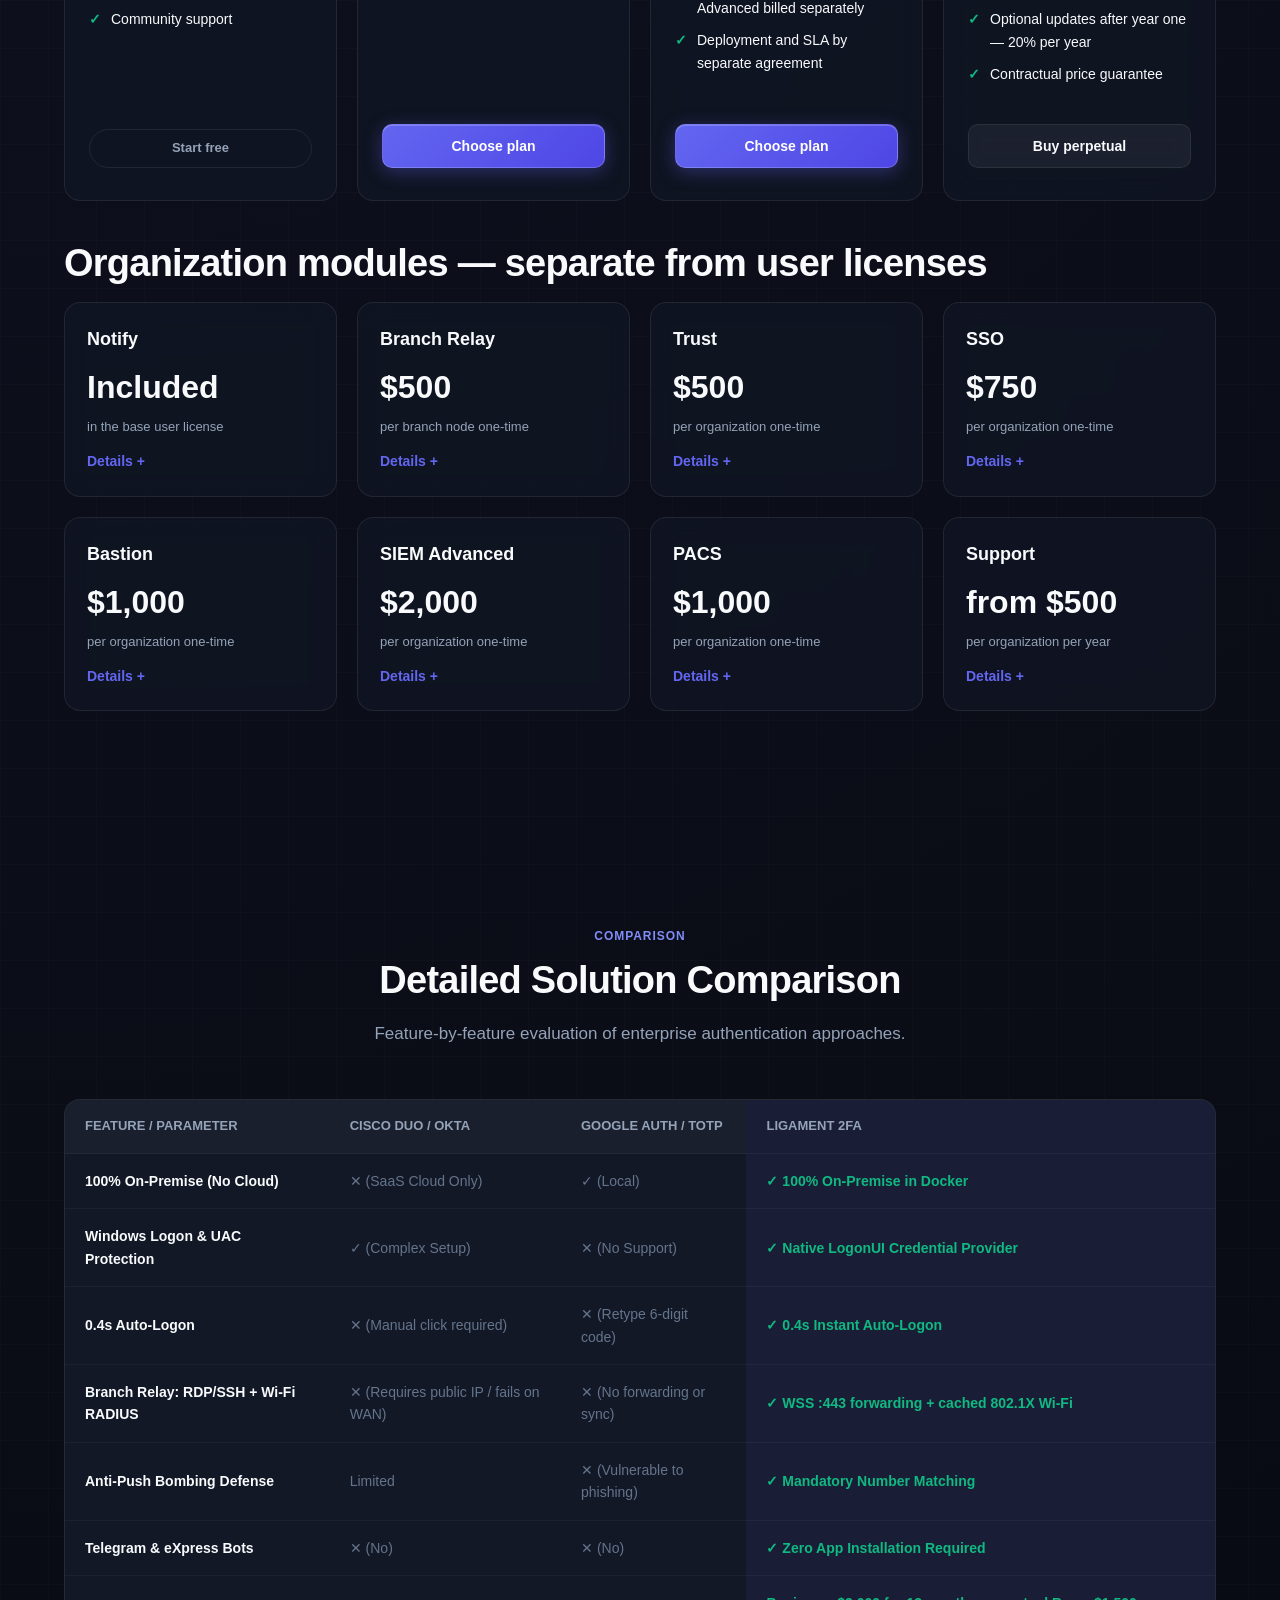
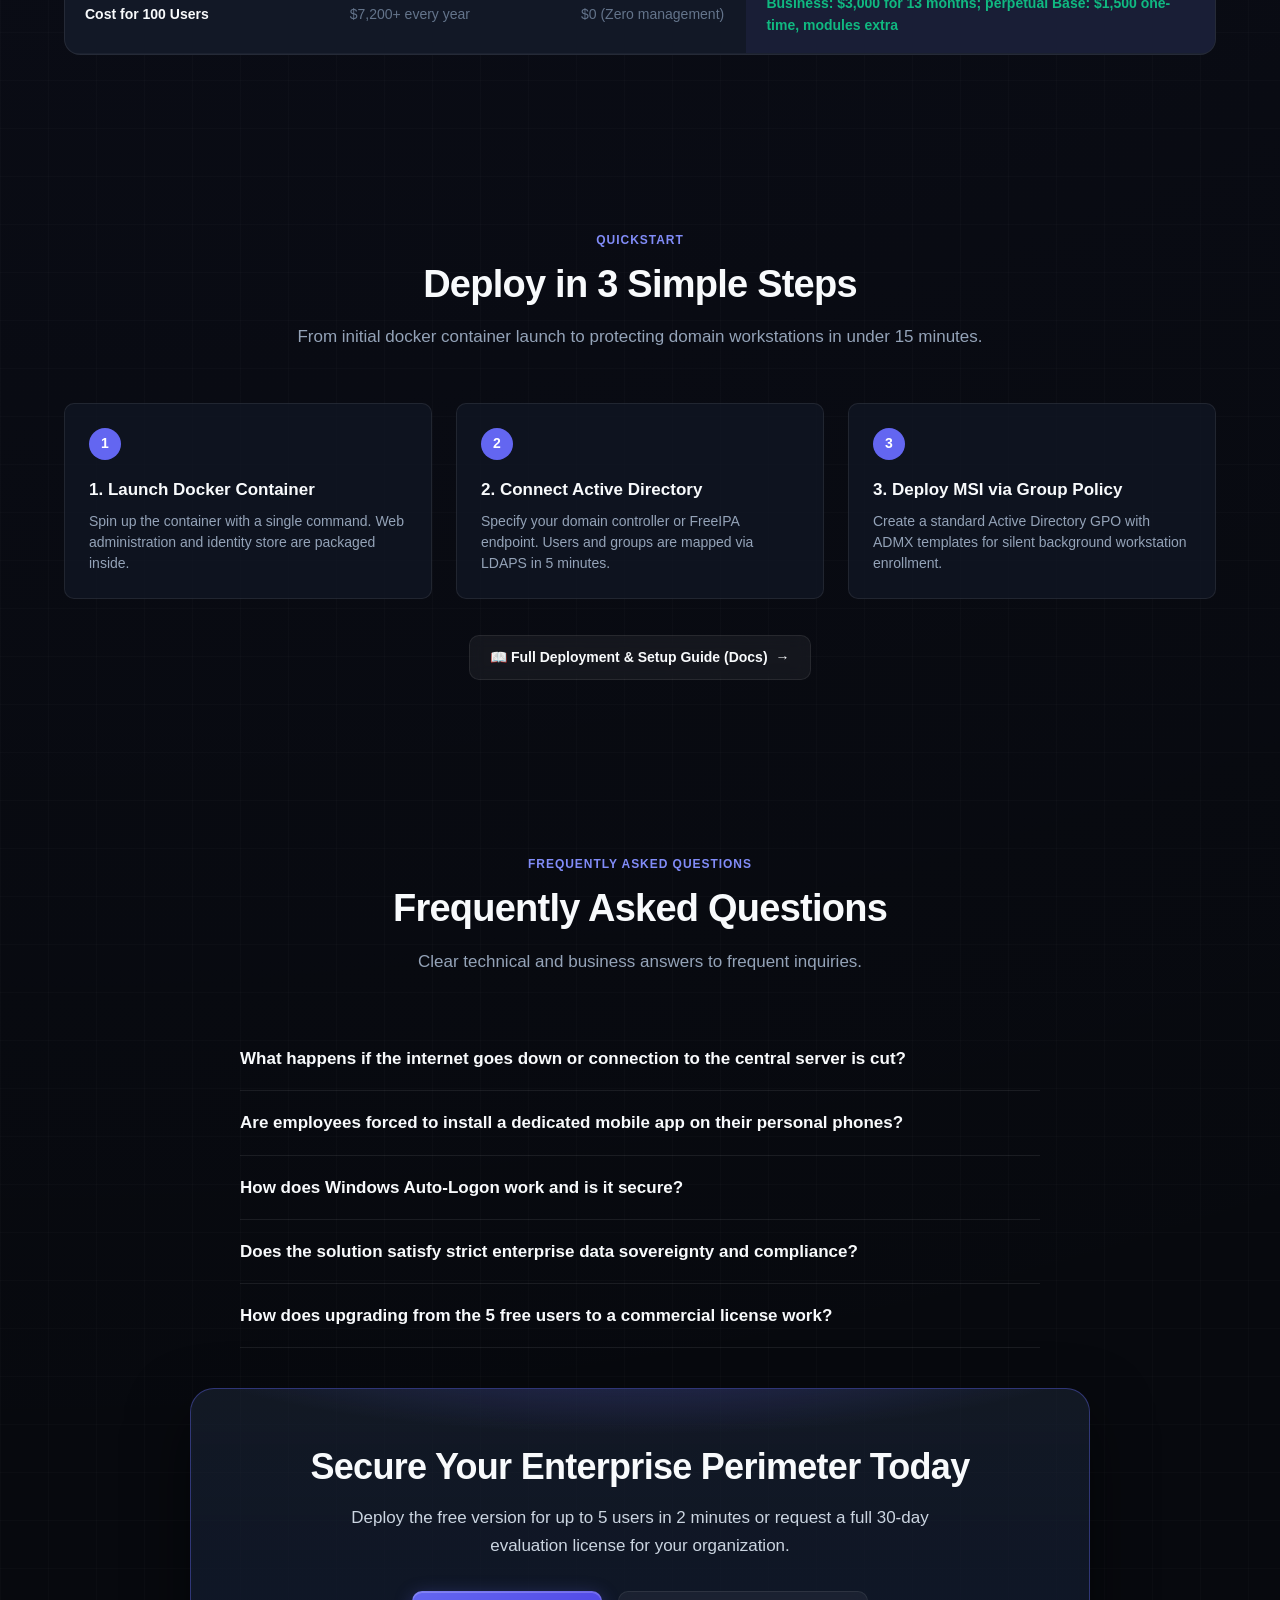
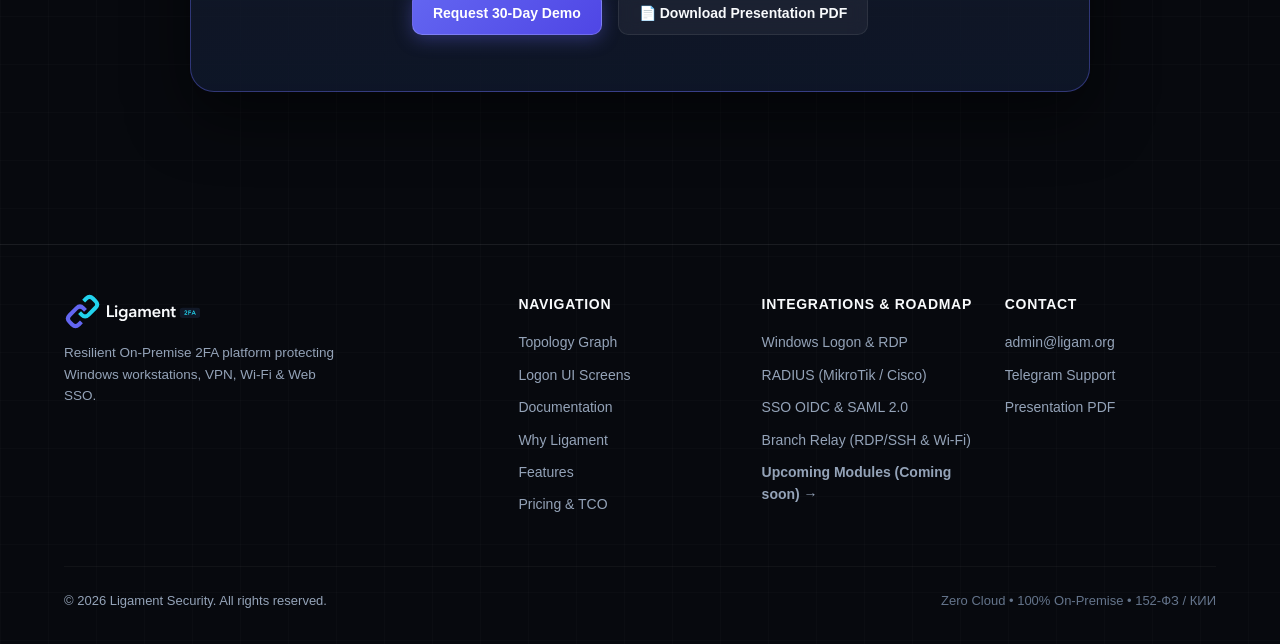
==== commit 5f909c5a: "feat(coming-soon): add Bolid Fire Alarm & Evacuation subsystem by PACS zones - Add dedicated Bolid F" ====
--- a/en/index.html
+++ b/en/index.html
@@ -31,7 +31,7 @@
 
   <link rel="icon" type="image/png" href="../assets/brand/favicon.png">
   <link rel="icon" type="image/x-icon" href="../assets/brand/favicon.ico">
-  <link rel="stylesheet" href="../styles.css?v=cs-nav-link-2">
+  <link rel="stylesheet" href="../styles.css?v=fire-bolid-1">
 </head>
 <body>
 
@@ -100,7 +100,7 @@
         </div>
       </div>
 
-      <a class="link-teaser" href="coming-soon.html">🚀 Upcoming modules (Coming soon): Ligament Link & PACS →</a>
+      <a class="link-teaser" href="coming-soon.html">🚀 Upcoming modules: Link, PACS &amp; Bolid Fire Evacuation →</a>
       <!-- Interactive Mockup (Windows Logon + Smartphone Push) -->
       <div class="hero-mockup-wrapper">
         <div class="mockup-grid">
@@ -448,9 +448,9 @@
       <div class="coming-soon-card">
         <div class="coming-soon-card-content">
           <span class="brand-badge">Roadmap · Coming soon</span>
-          <h2 id="cs-callout-heading" class="coming-soon-card-title">Upcoming Modules: Ligament Link & PACS</h2>
+          <h2 id="cs-callout-heading" class="coming-soon-card-title">Upcoming Modules: Link, PACS &amp; Bolid Fire</h2>
           <p class="coming-soon-card-desc">
-            Developing native on-premise remote desktop (Console Sharing) and physical access control (PACS turnstiles, Anti-Passback, Auto-Lock on exit).
+            Architecting on-premise remote desktop (Console Sharing), PACS turnstiles with Anti-Passback, and Bolid fire alarm zone mapping with targeted evacuation alerts.
           </p>
         </div>
         <div class="coming-soon-card-action">
@@ -787,6 +787,6 @@
     </div>
   </footer>
 
-  <script src="../site.js?v=cs-nav-link-2"></script>
+  <script src="../site.js?v=fire-bolid-1"></script>
 </body>
 </html>
--- a/styles.css
+++ b/styles.css
@@ -2367,6 +2367,8 @@
 .link-section { border-top: 1px solid var(--border); border-bottom: 1px solid var(--border); background: linear-gradient(140deg, var(--primary-glow), transparent 65%); }
 .pacs-section { border-top: 1px solid var(--border); border-bottom: 1px solid var(--border); background: linear-gradient(140deg, rgba(6, 182, 212, 0.09), transparent 65%); }
 [data-theme="light"] .pacs-section { background: linear-gradient(140deg, rgba(6, 182, 212, 0.05), #ffffff 65%); }
+.fire-section { border-top: 1px solid var(--border); border-bottom: 1px solid var(--border); background: linear-gradient(140deg, rgba(239, 68, 68, 0.09), transparent 65%); }
+[data-theme="light"] .fire-section { background: linear-gradient(140deg, rgba(239, 68, 68, 0.05), #ffffff 65%); }
 .link-intro { display: grid; grid-template-columns: 1.25fr 1fr; gap: 40px; align-items: start; }
 .link-intro > * { min-width: 0; }
 .link-status { display: inline-block; padding: 6px 12px; margin-bottom: 18px; border: 1px solid var(--border-hover); border-radius: var(--radius-full); color: var(--text-main); background: var(--primary-glow); font-size: 13px; font-weight: 600; }
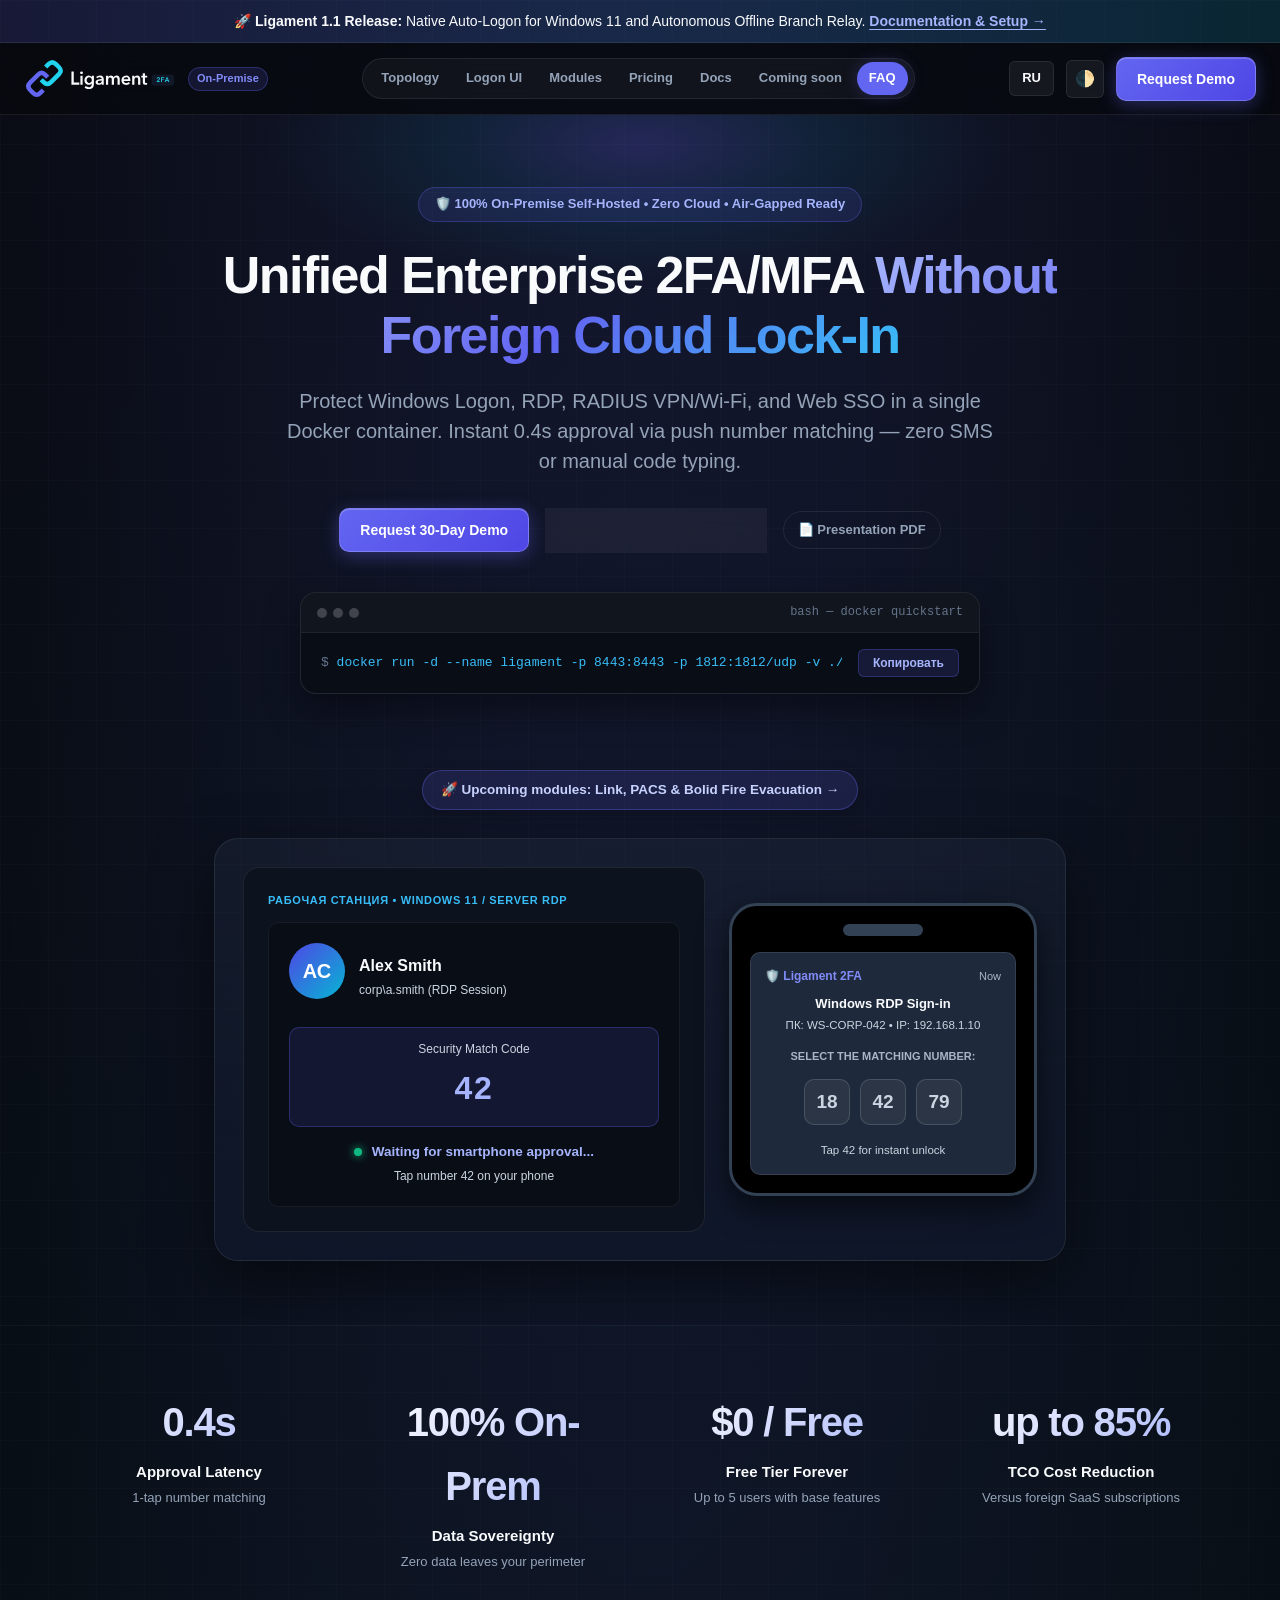
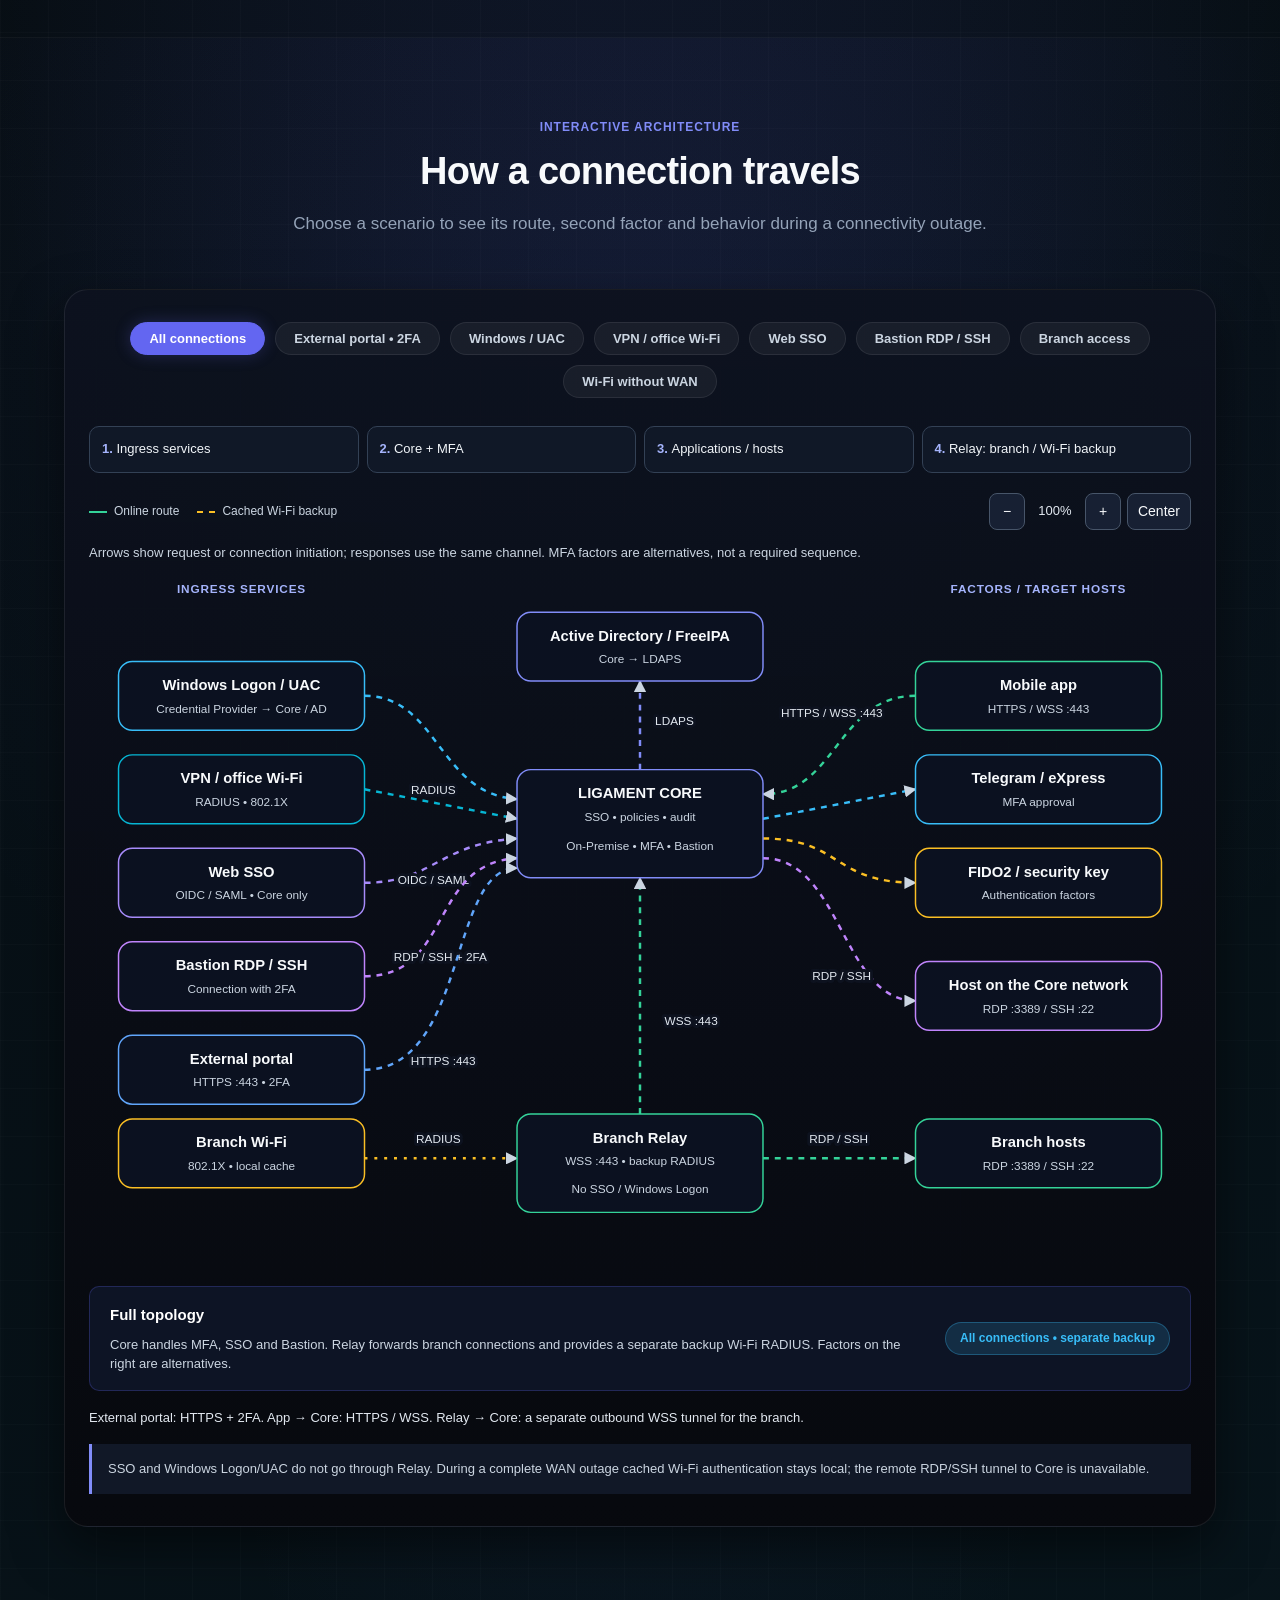
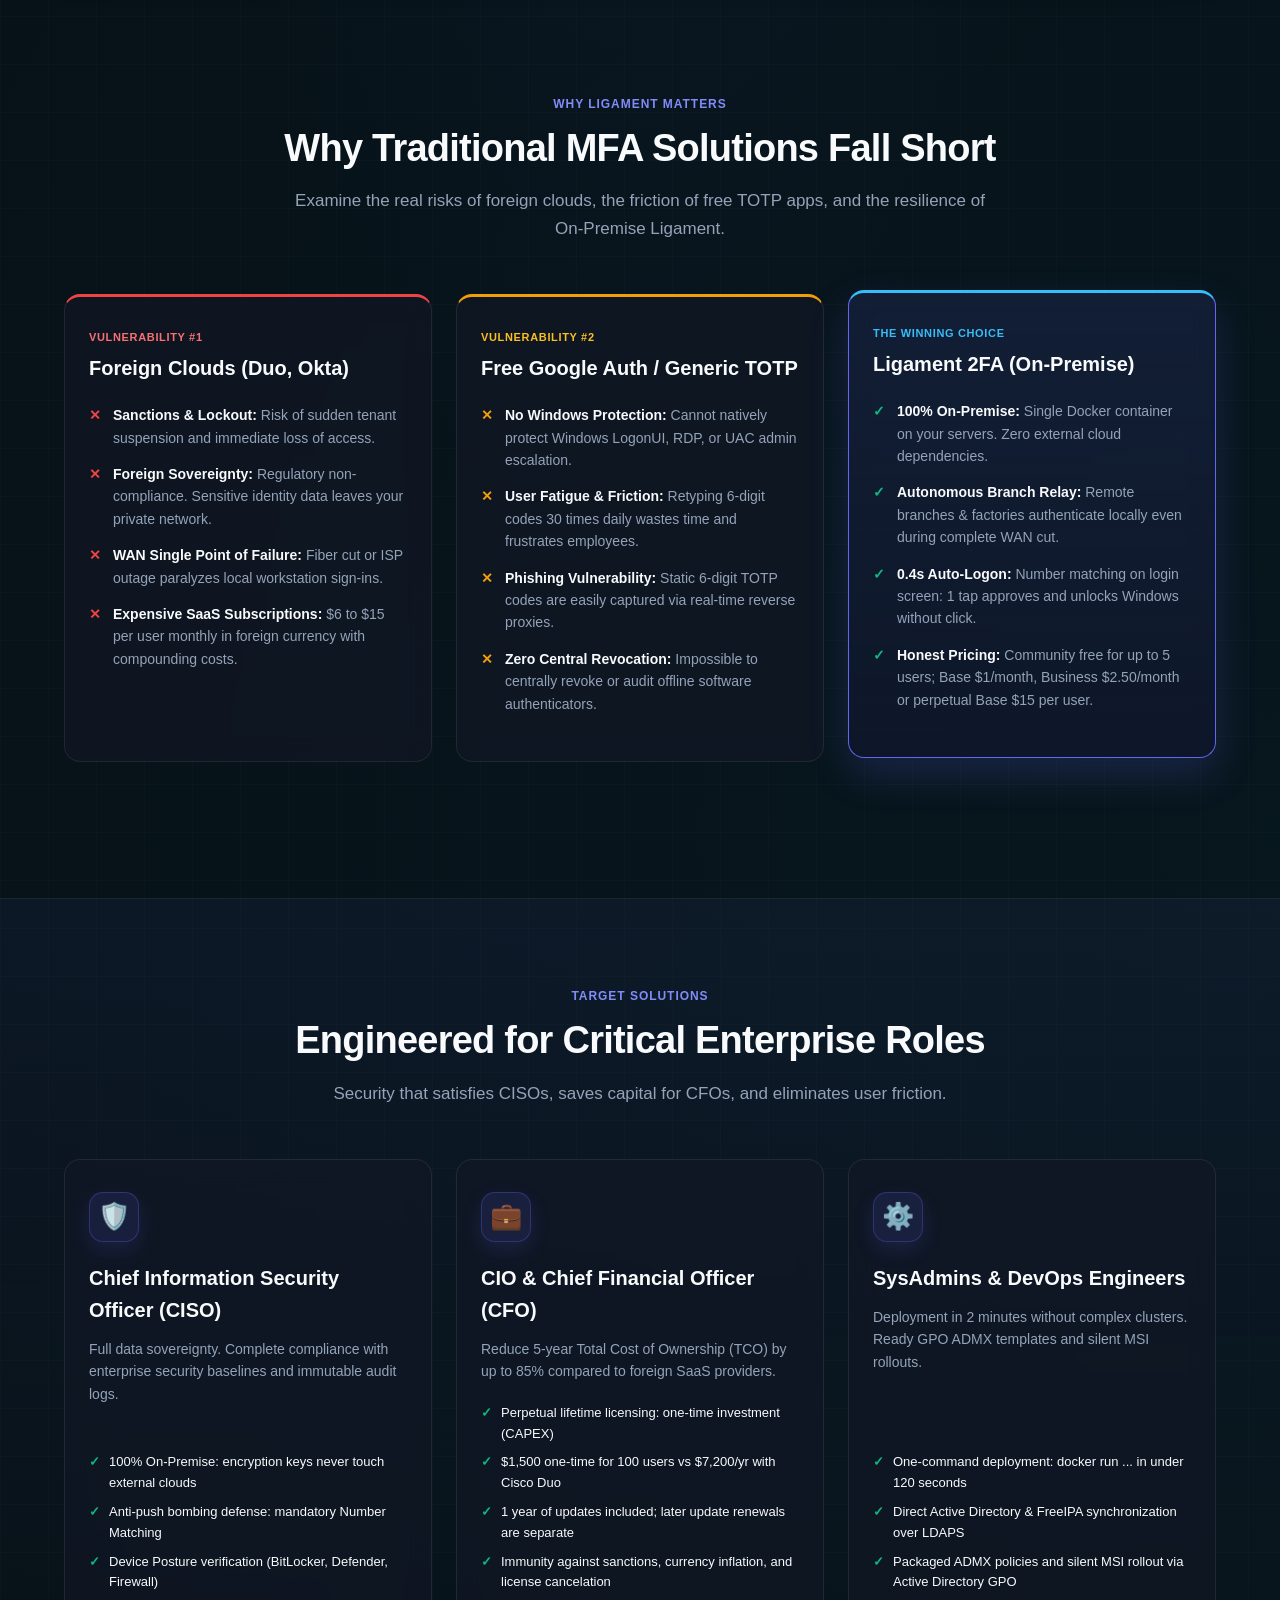
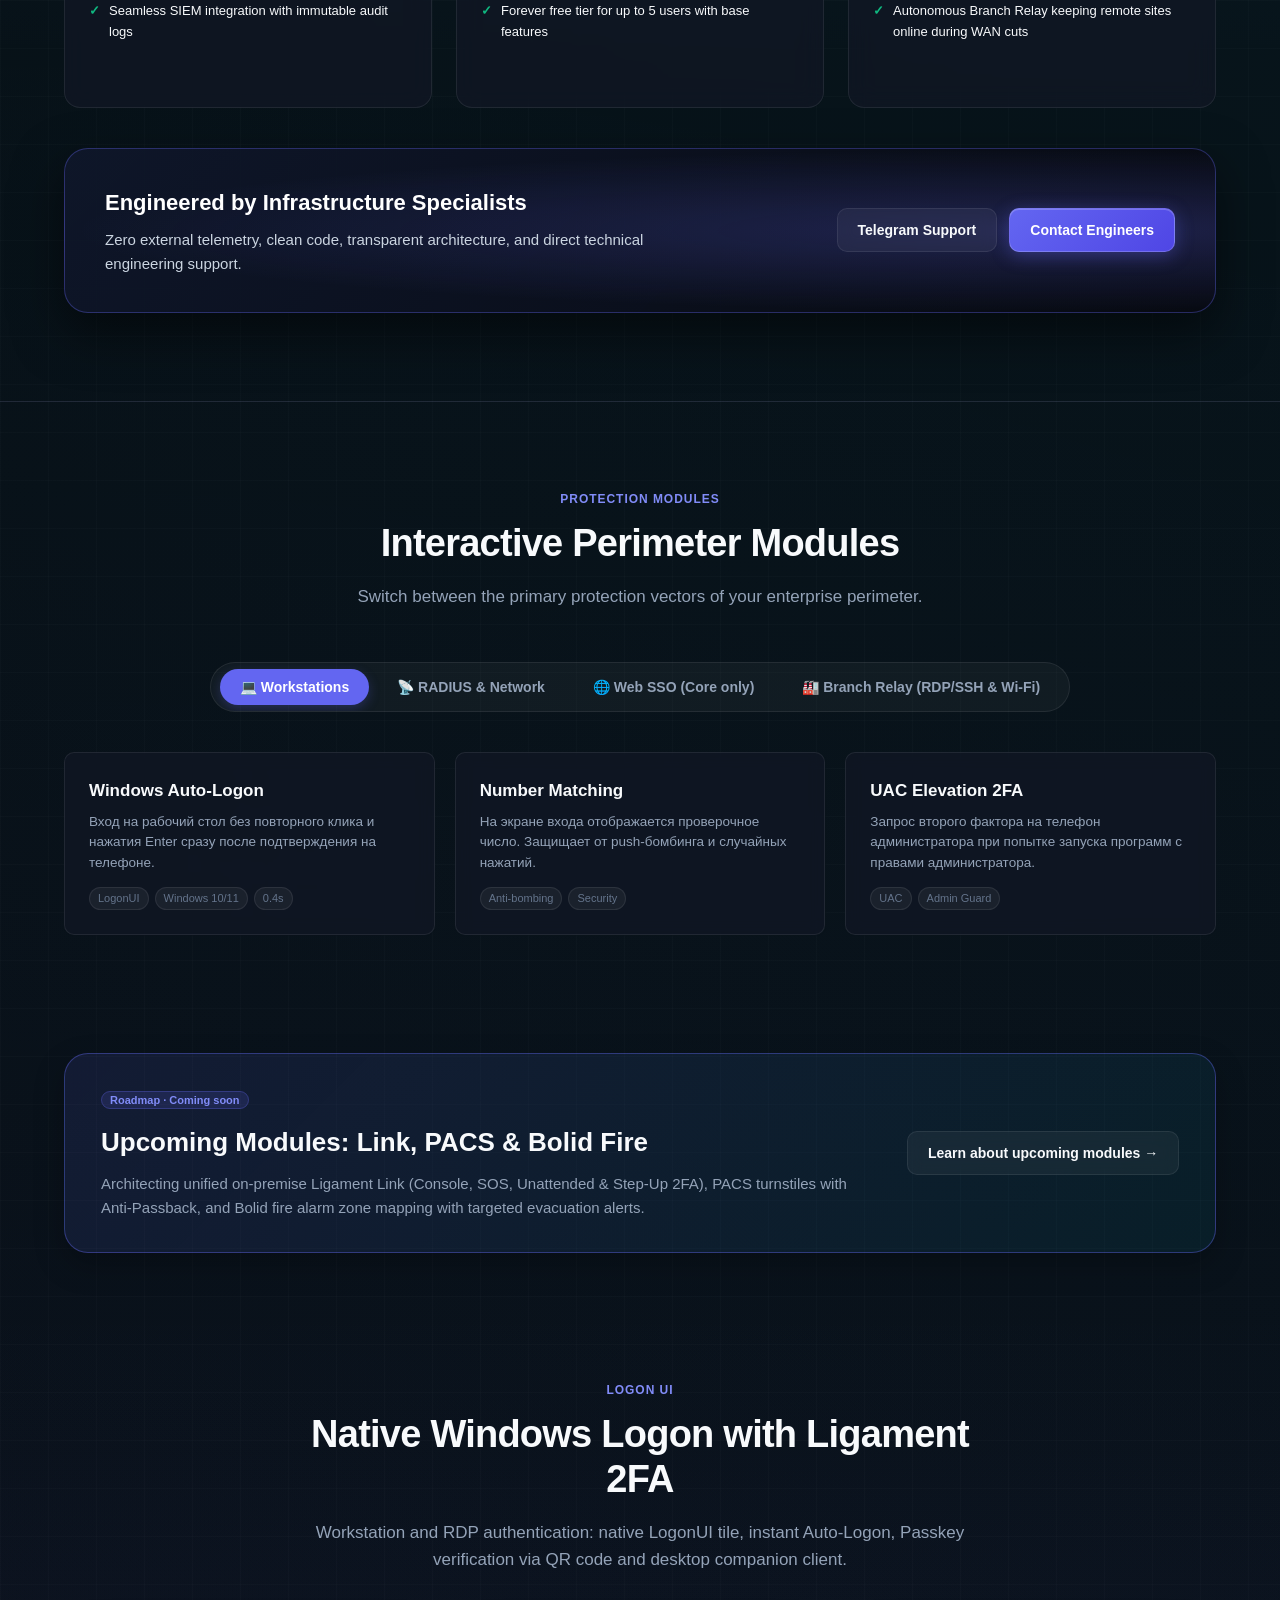
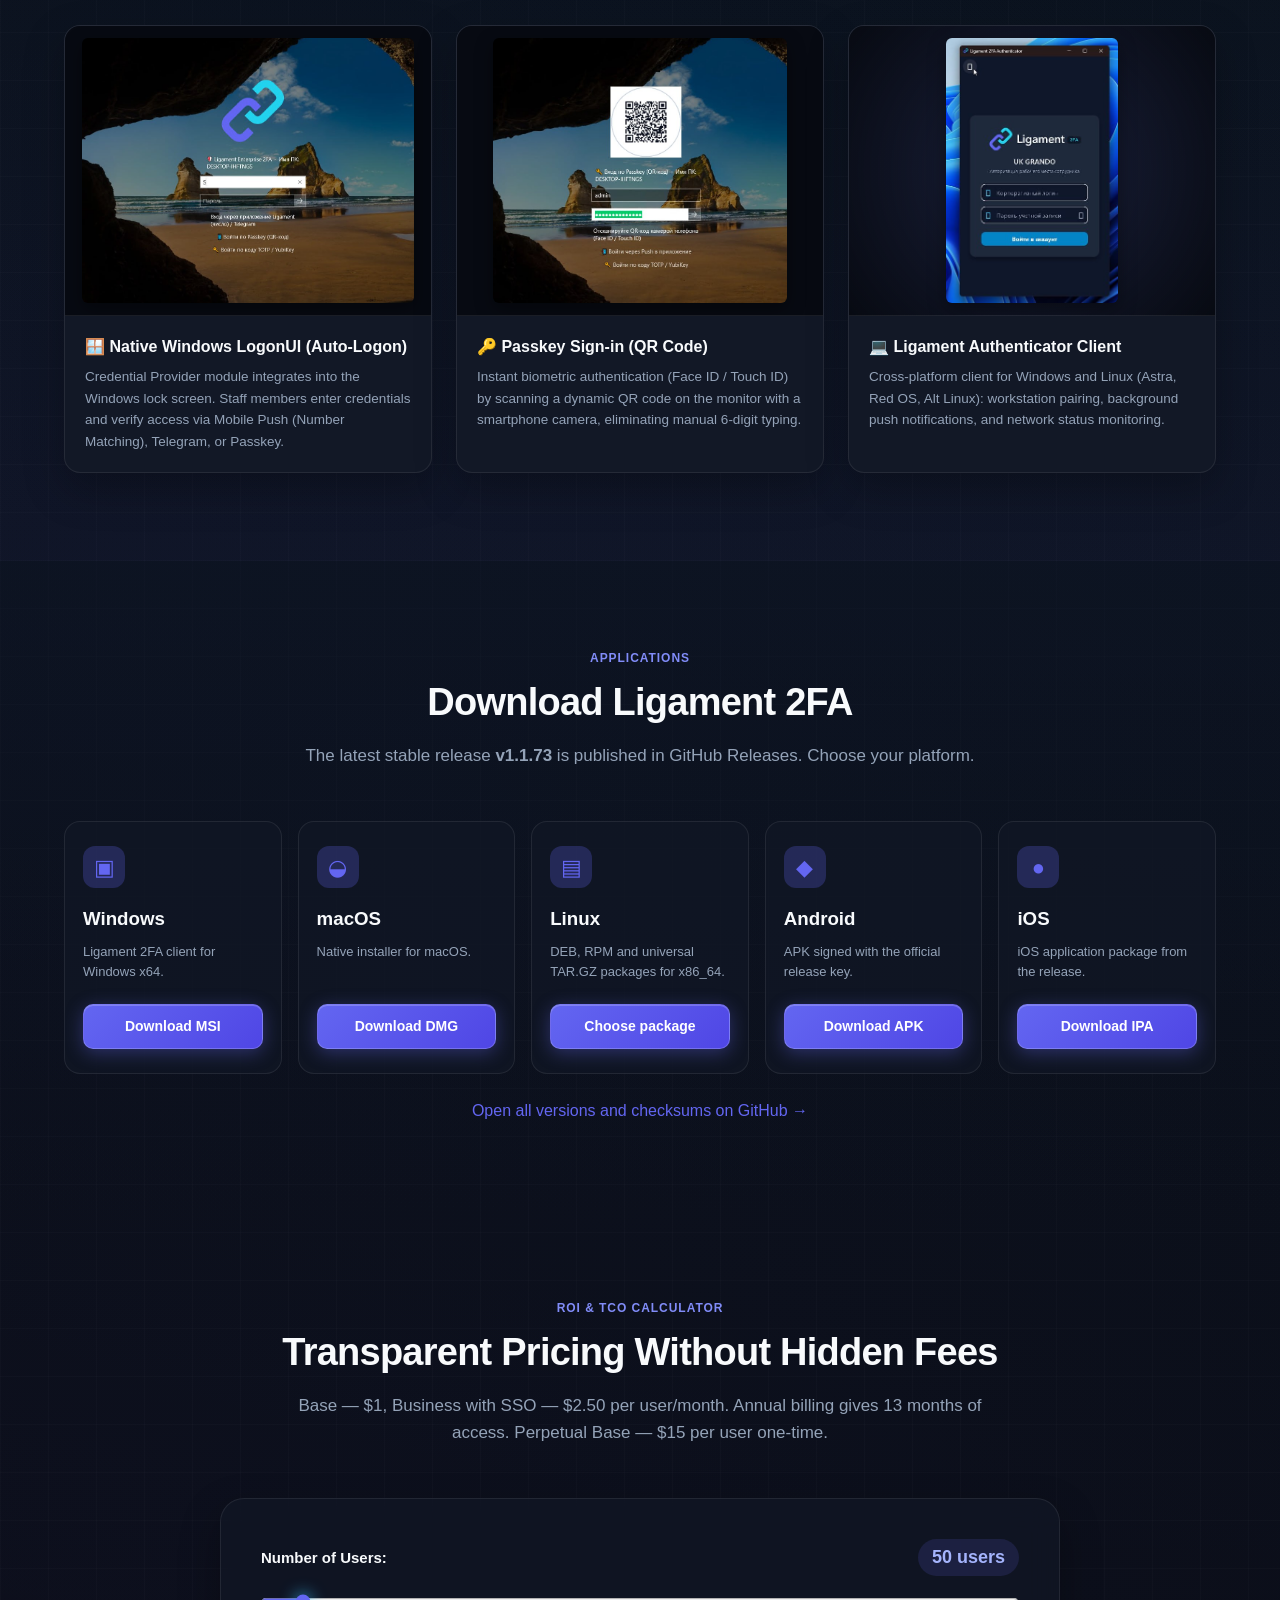
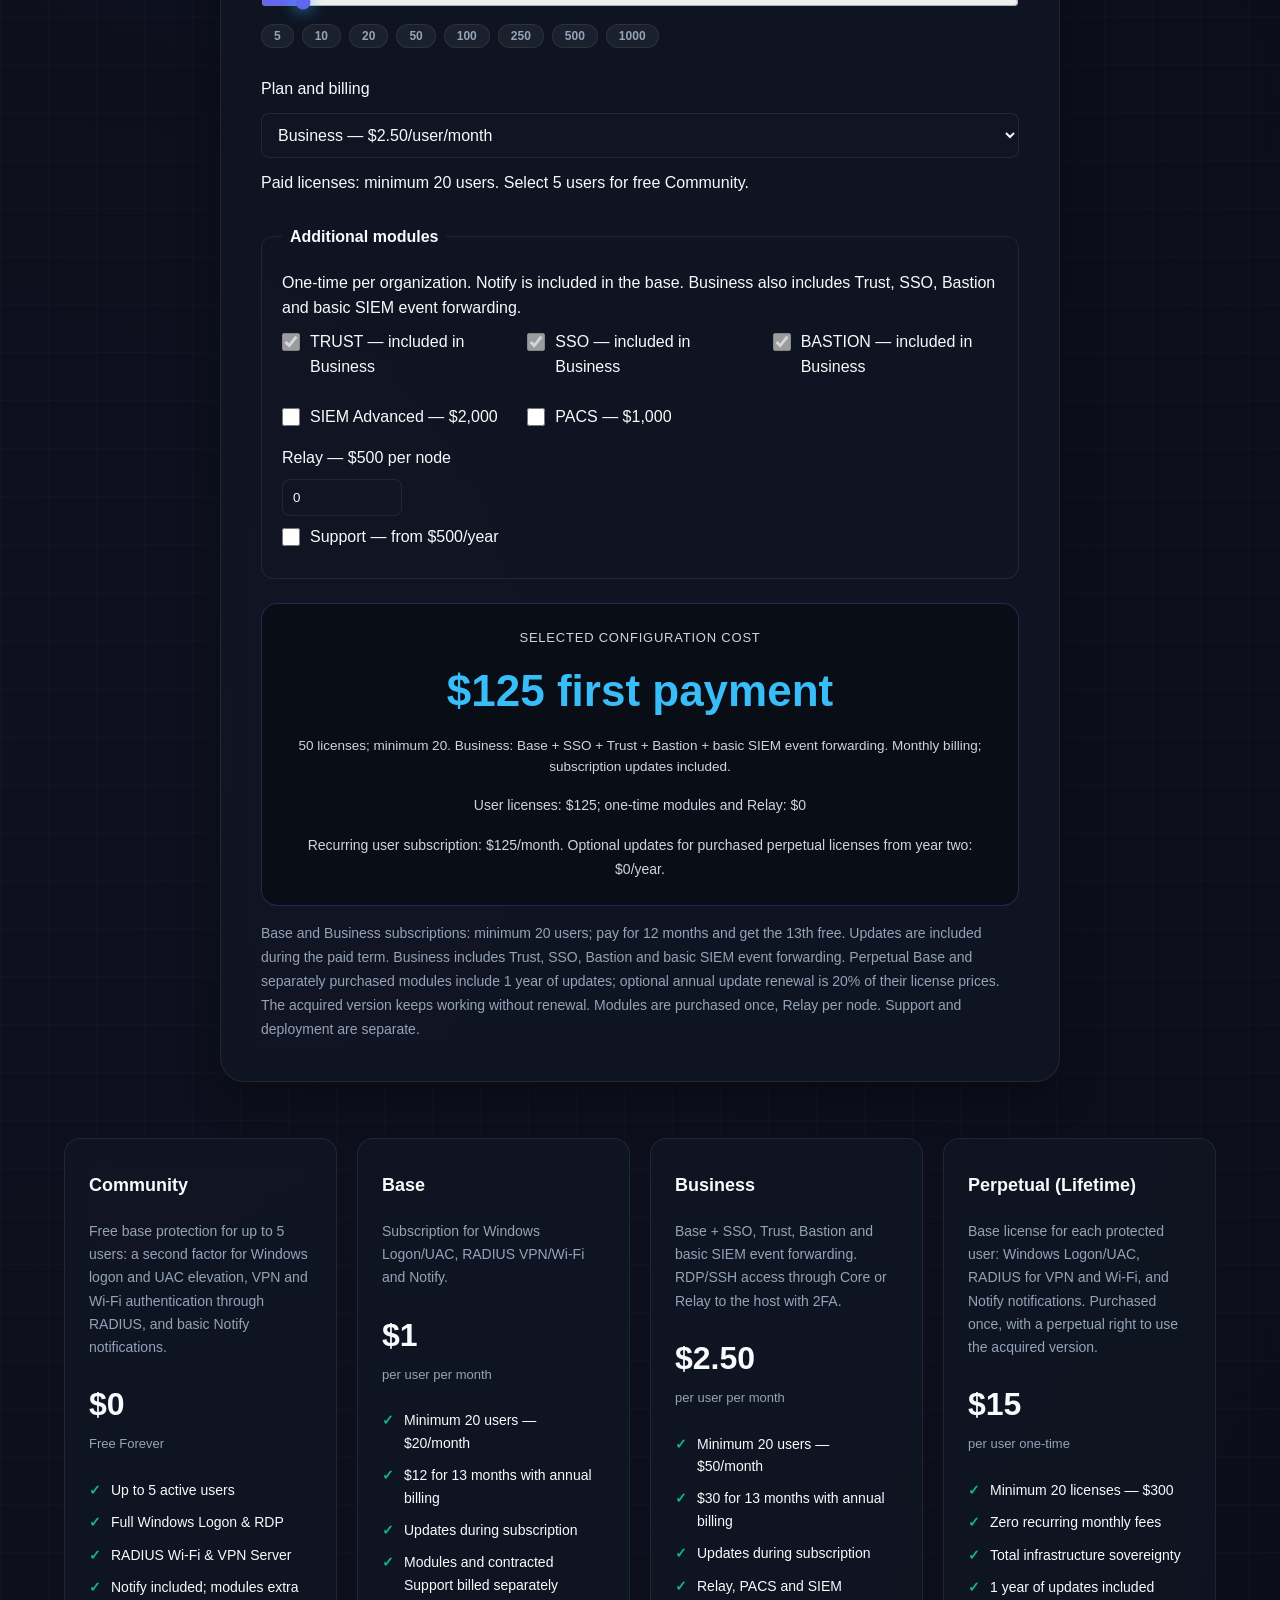
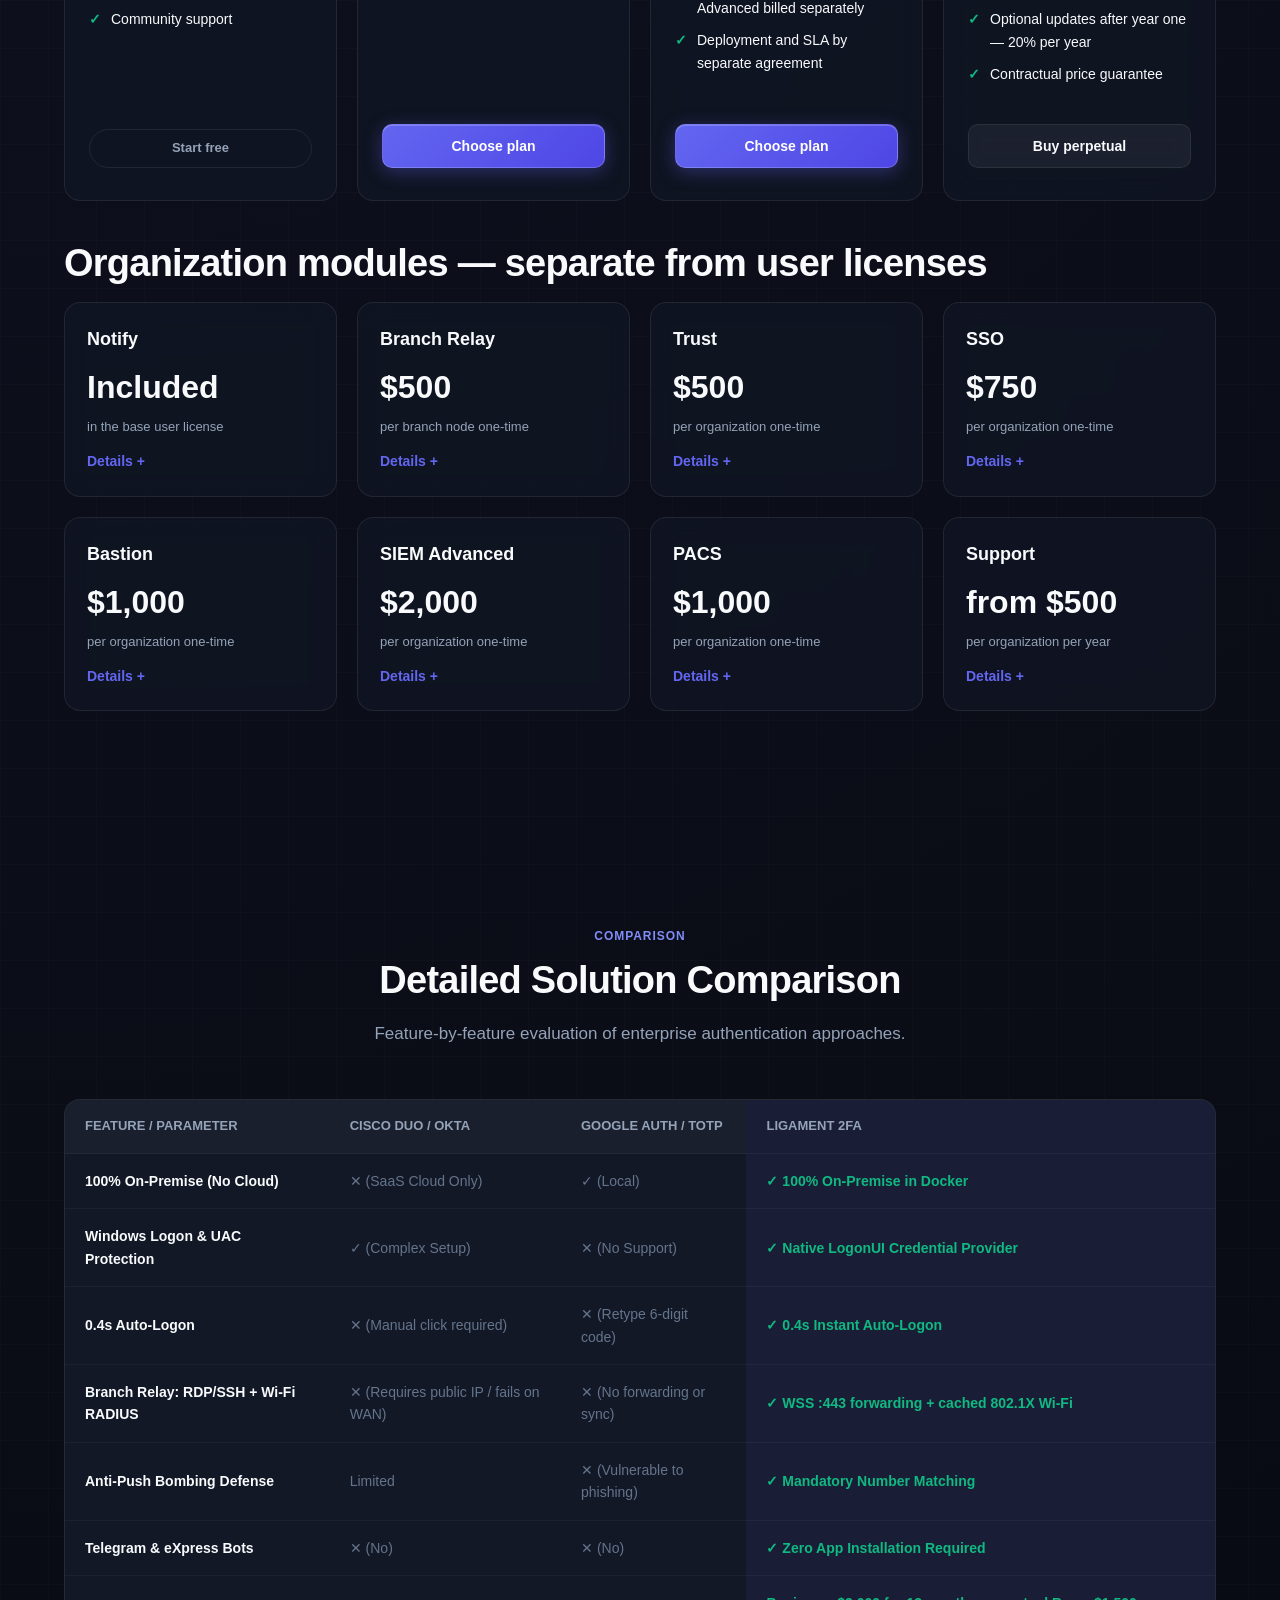
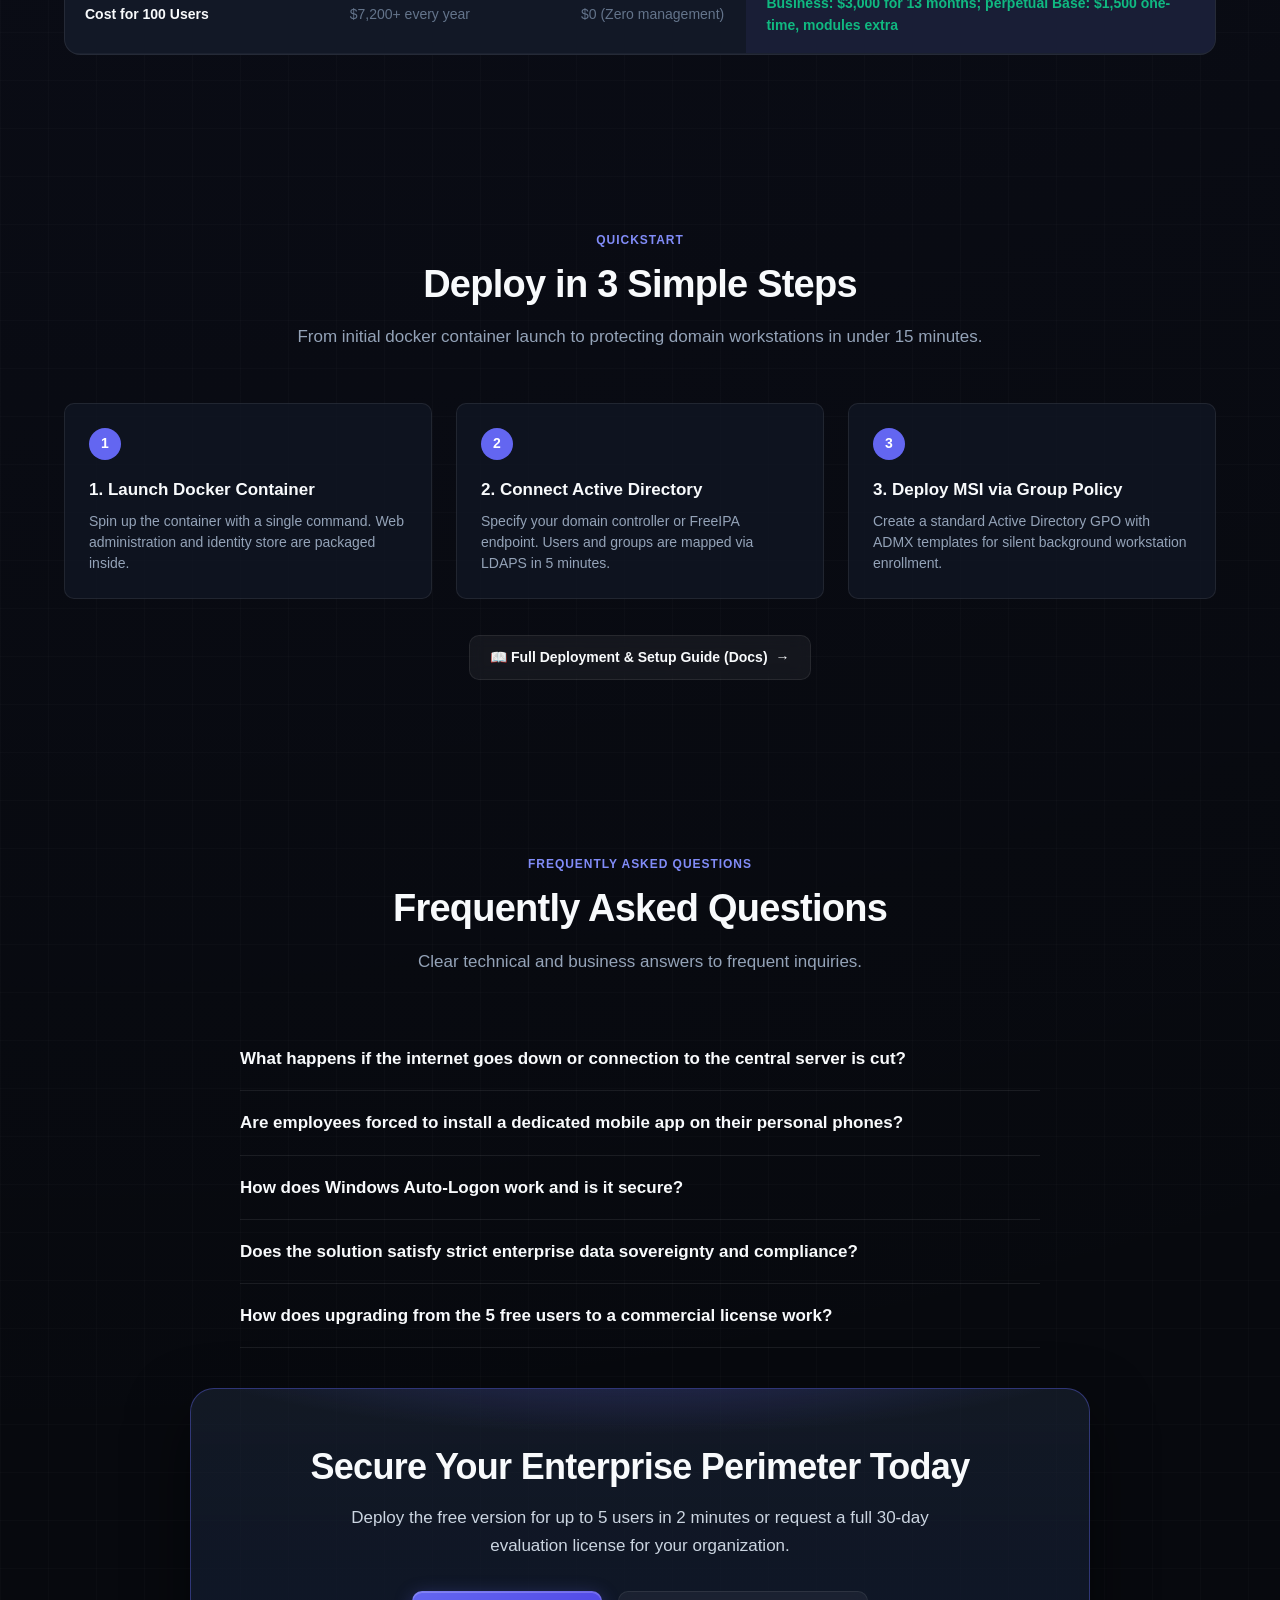
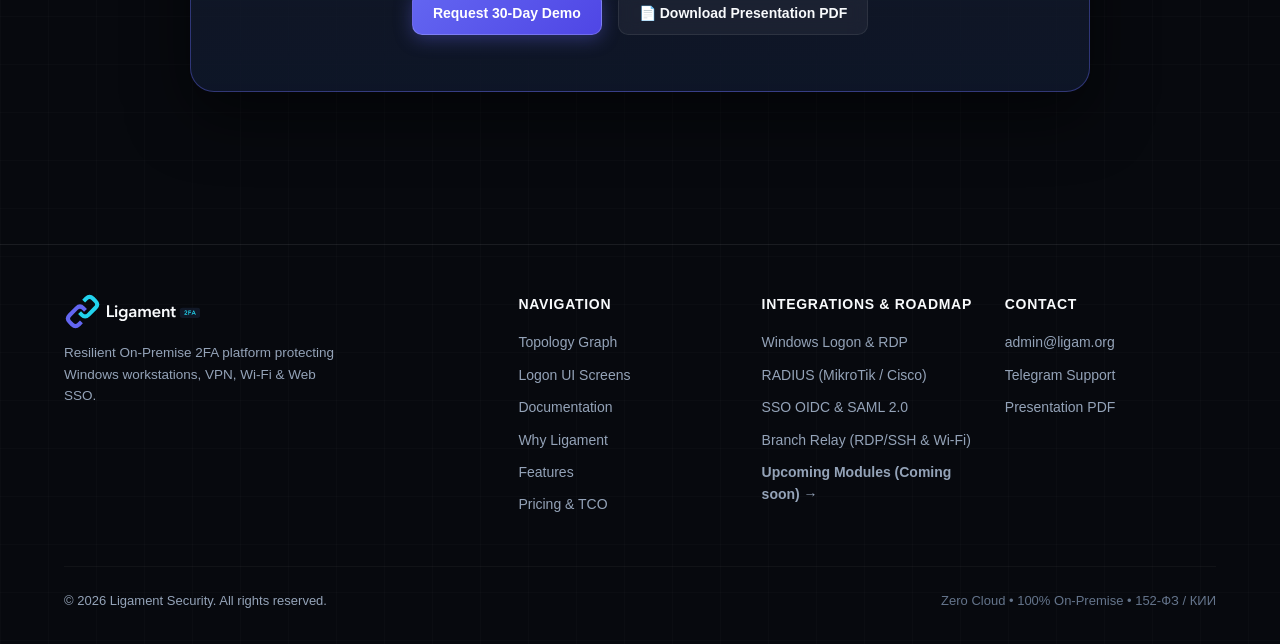
==== commit 0d84748e: "feat(coming-soon): update Ligament LINK with unified console, SOS, and perimeter step-up 2FA" ====
--- a/en/index.html
+++ b/en/index.html
@@ -450,7 +450,7 @@
           <span class="brand-badge">Roadmap · Coming soon</span>
           <h2 id="cs-callout-heading" class="coming-soon-card-title">Upcoming Modules: Link, PACS &amp; Bolid Fire</h2>
           <p class="coming-soon-card-desc">
-            Architecting on-premise remote desktop (Console Sharing), PACS turnstiles with Anti-Passback, and Bolid fire alarm zone mapping with targeted evacuation alerts.
+            Architecting unified on-premise Ligament Link (Console, SOS, Unattended &amp; Step-Up 2FA), PACS turnstiles with Anti-Passback, and Bolid fire alarm zone mapping with targeted evacuation alerts.
           </p>
         </div>
         <div class="coming-soon-card-action">
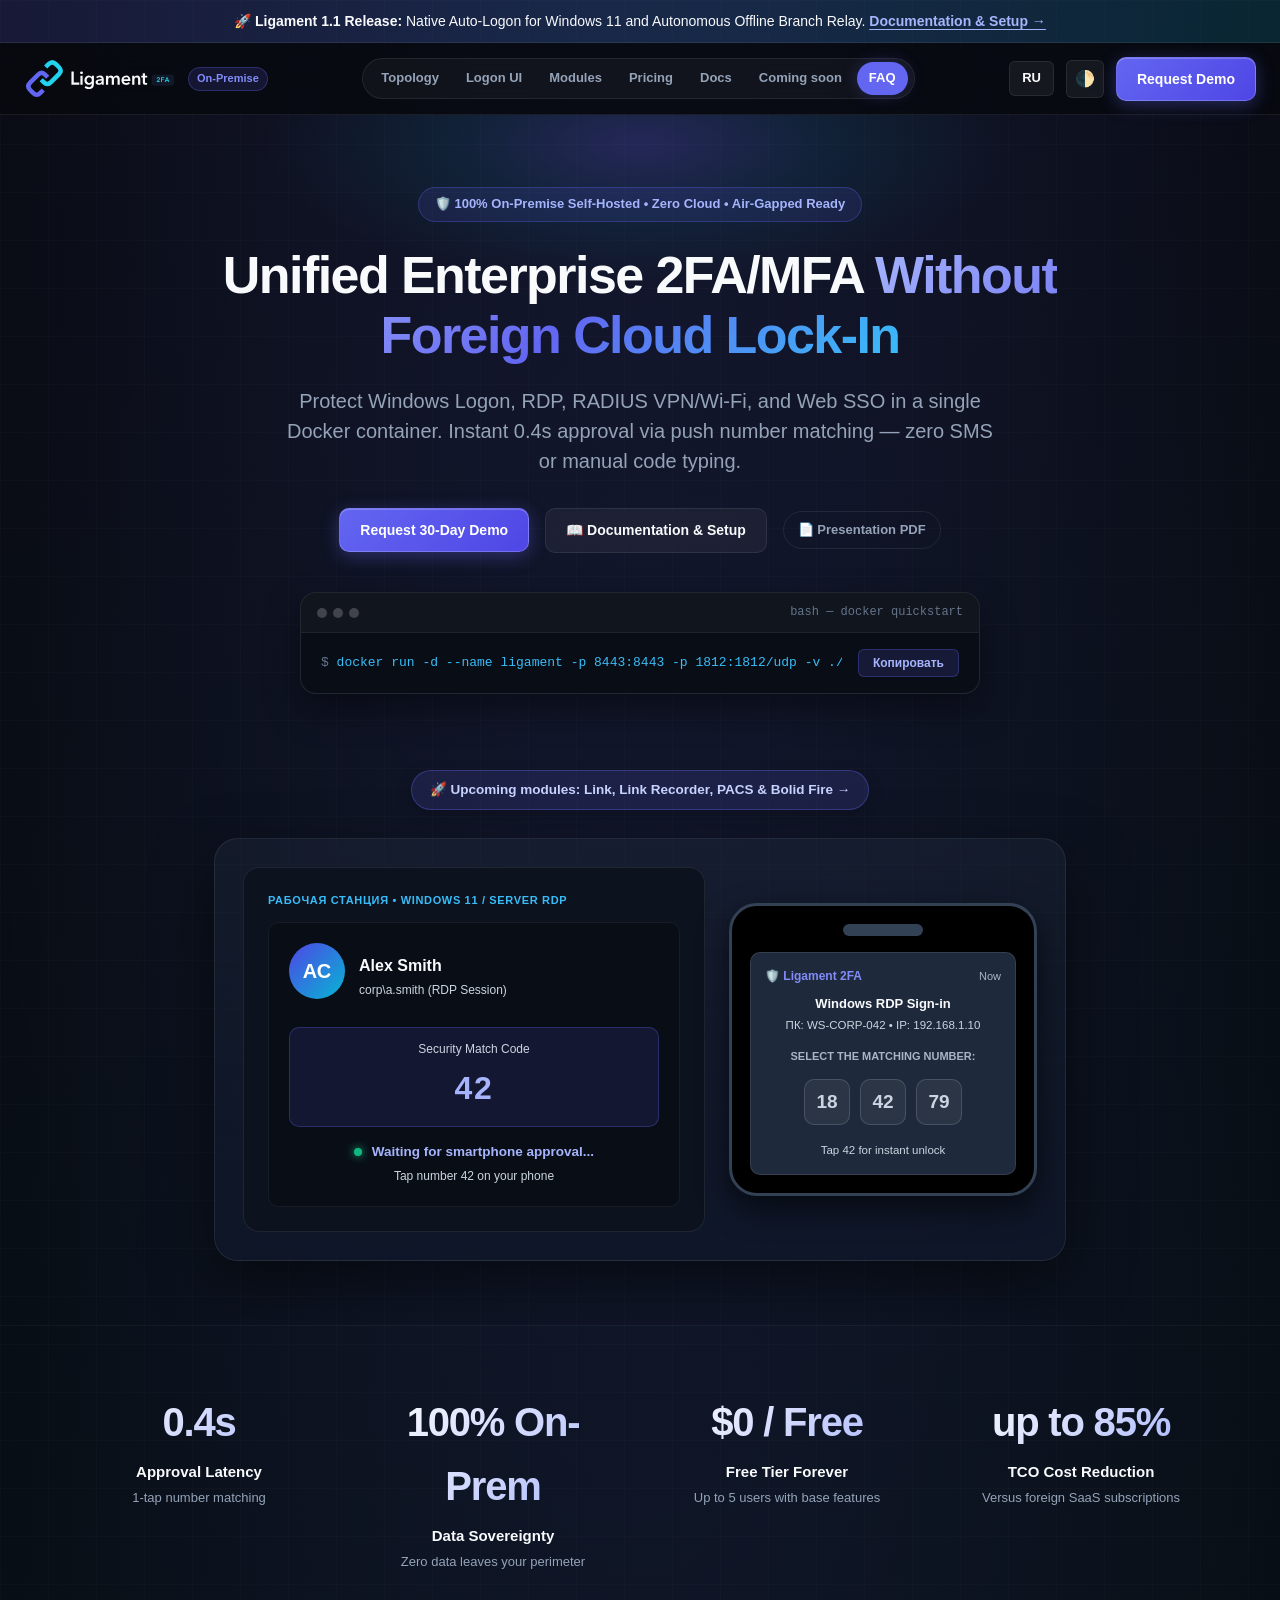
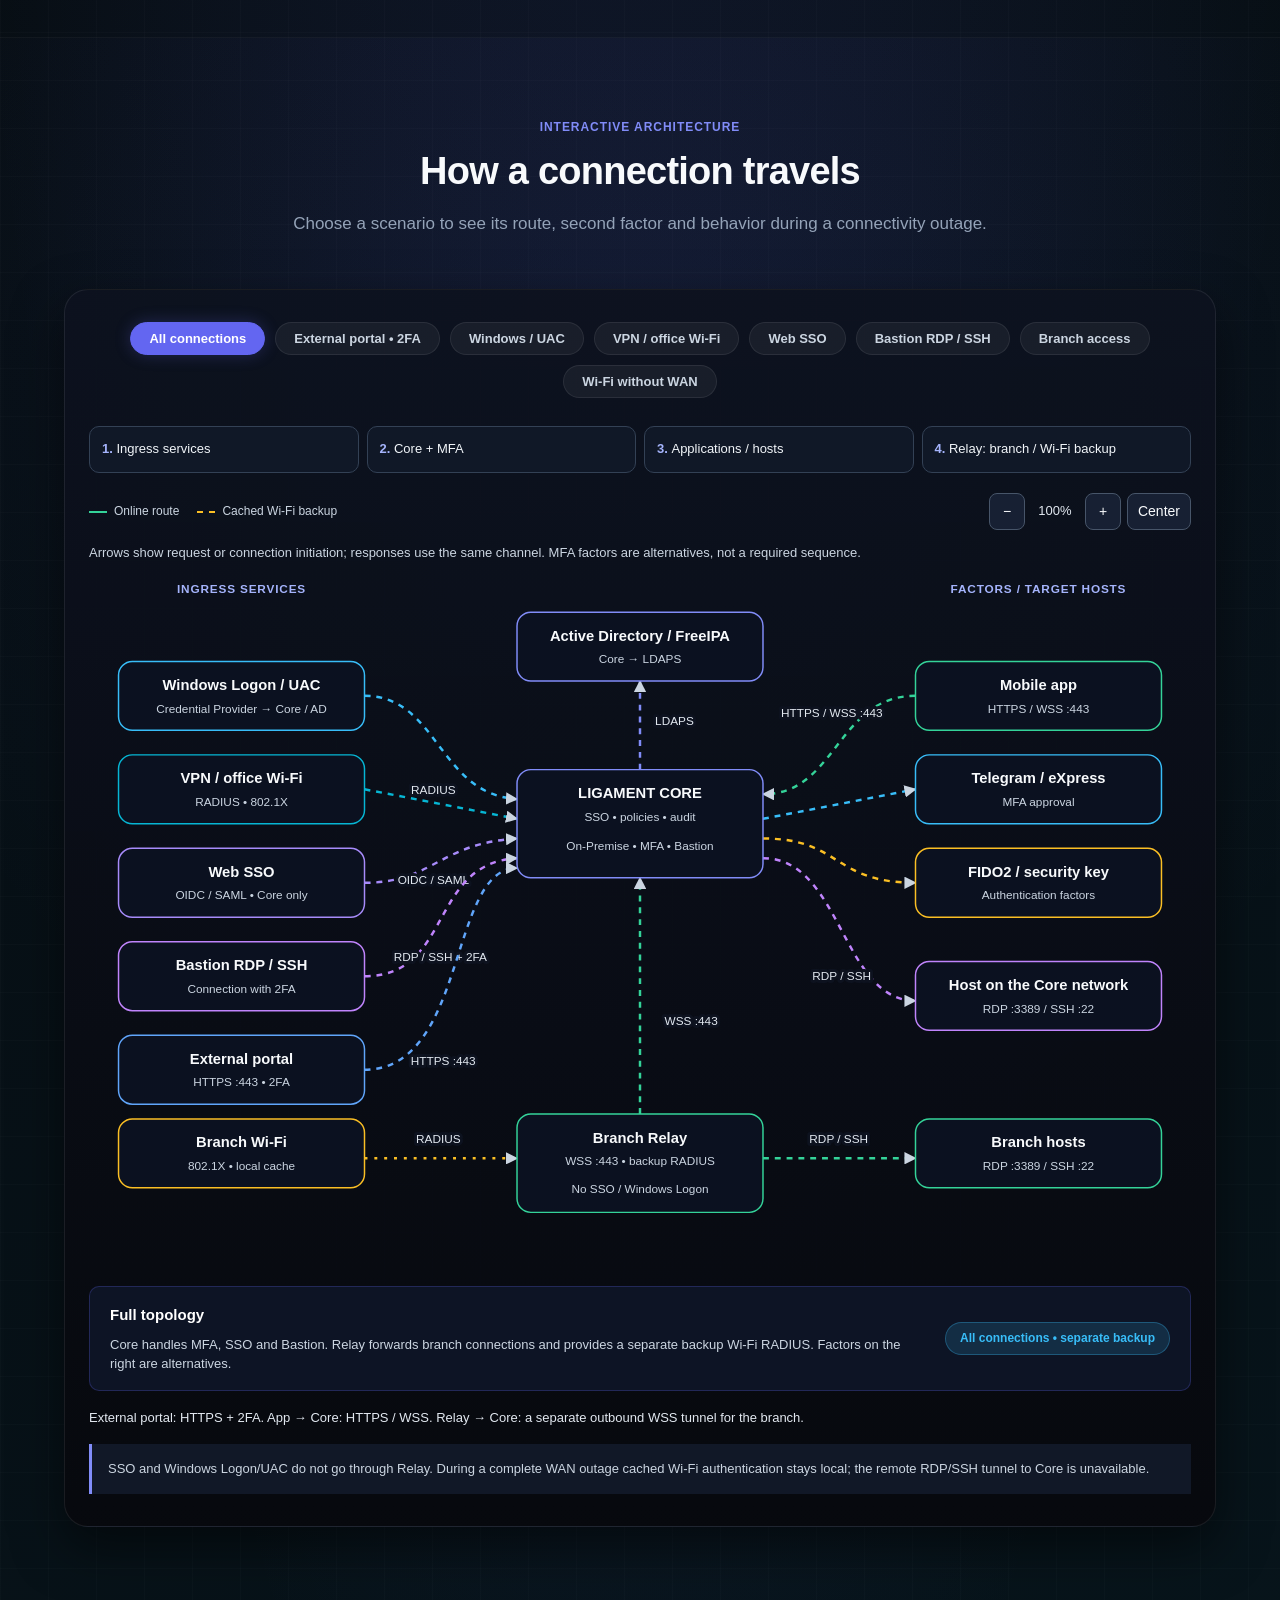
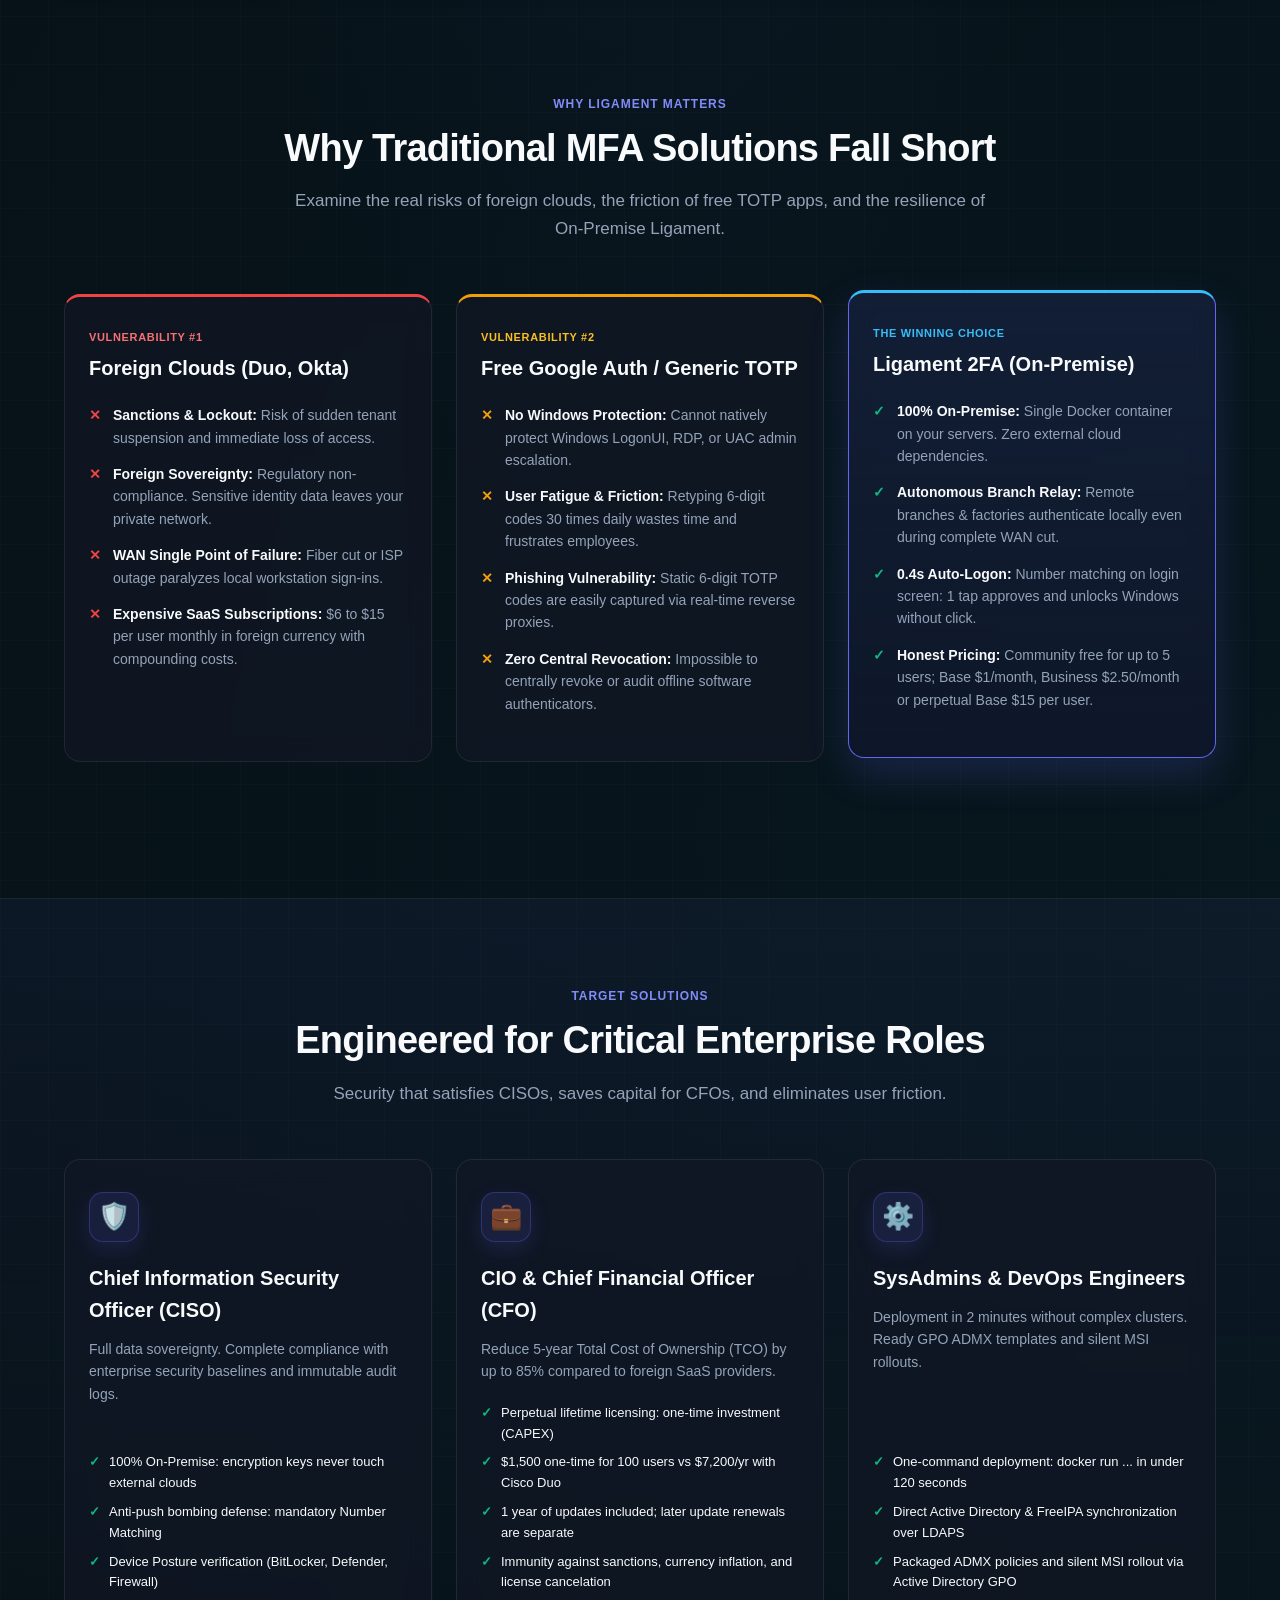
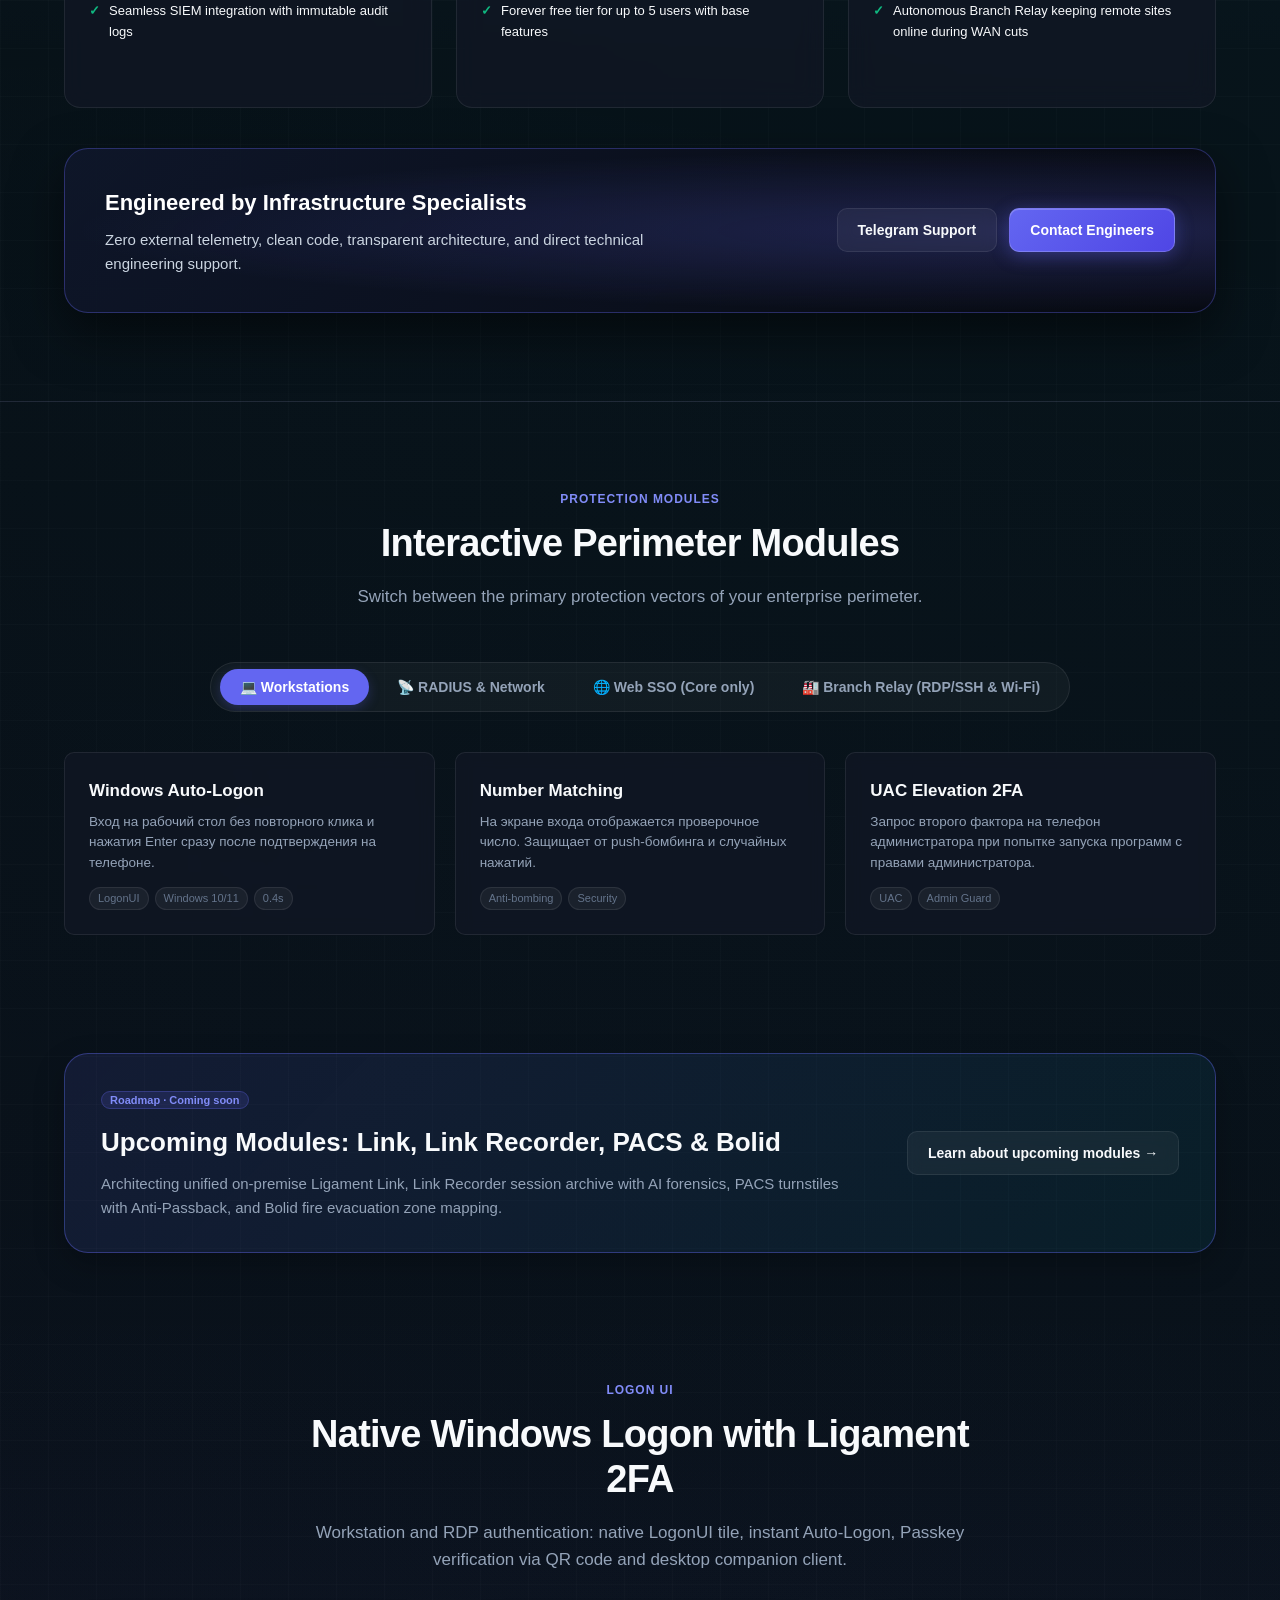
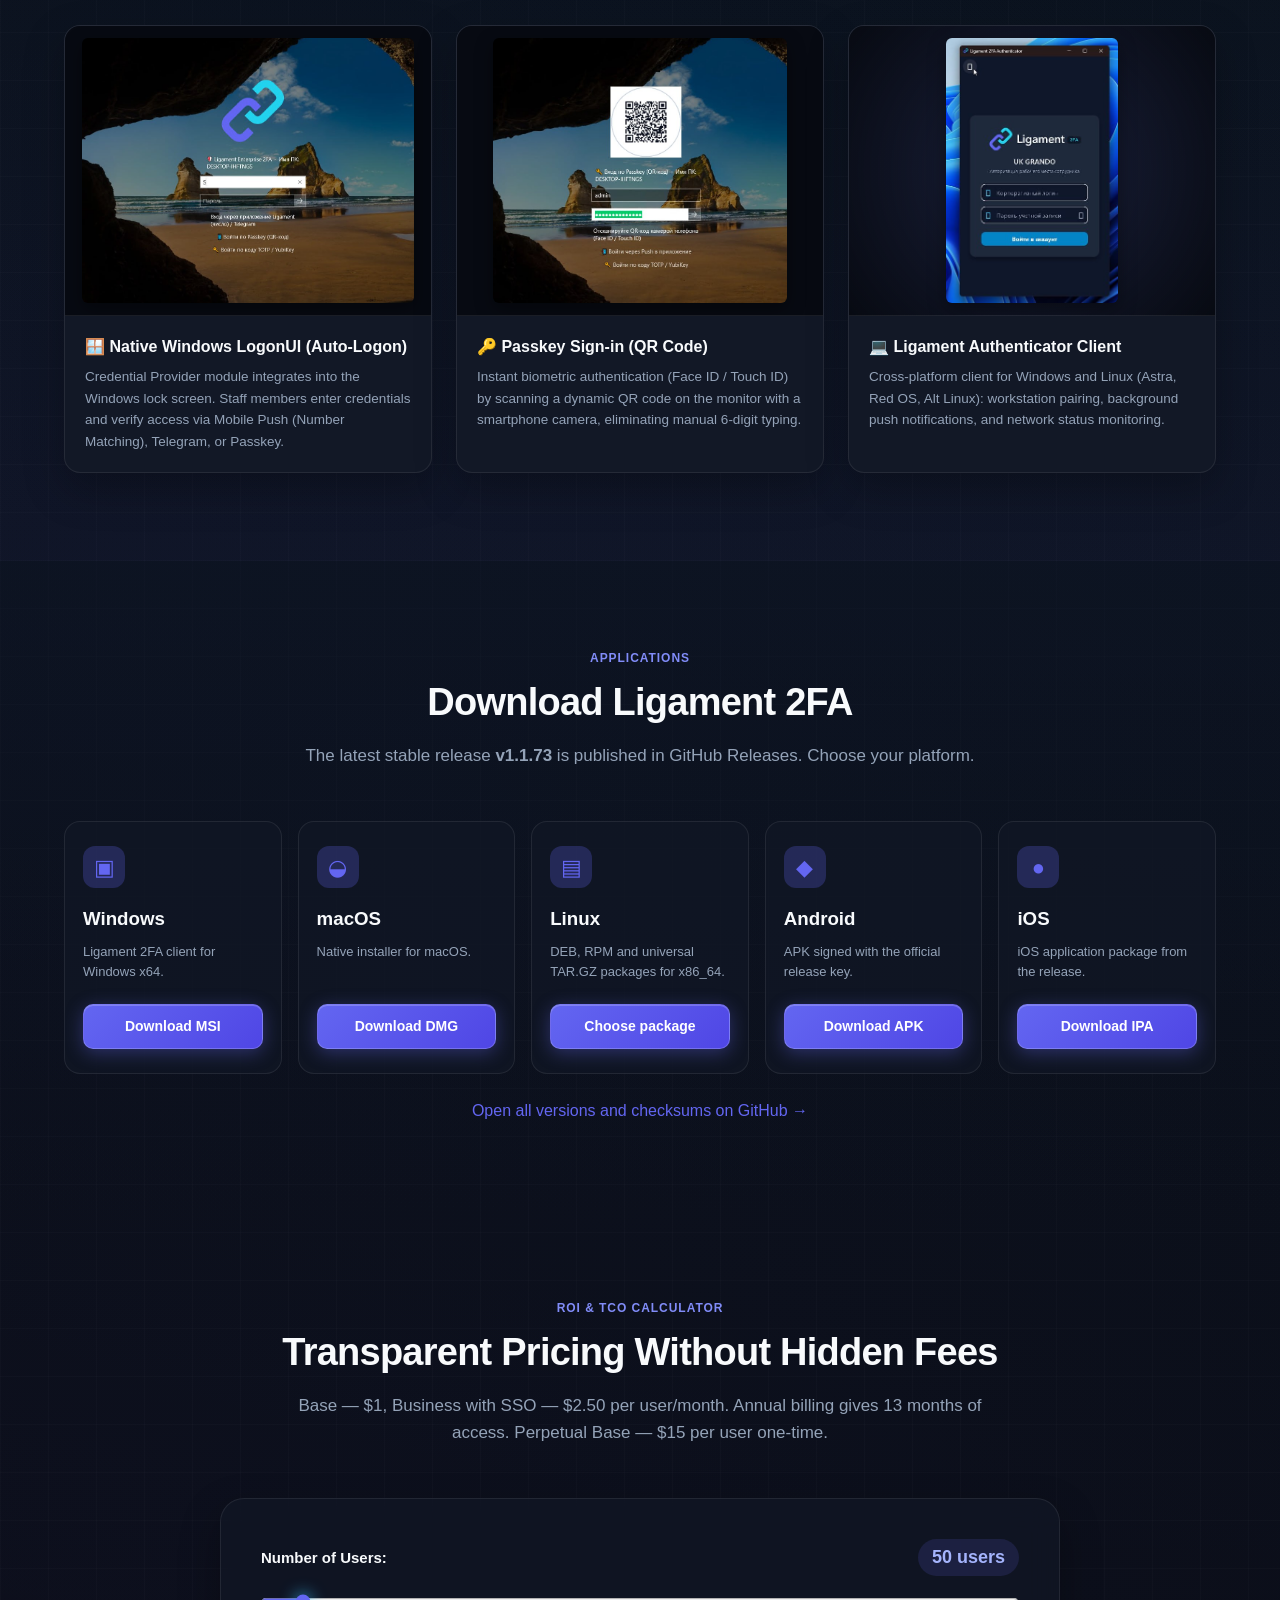
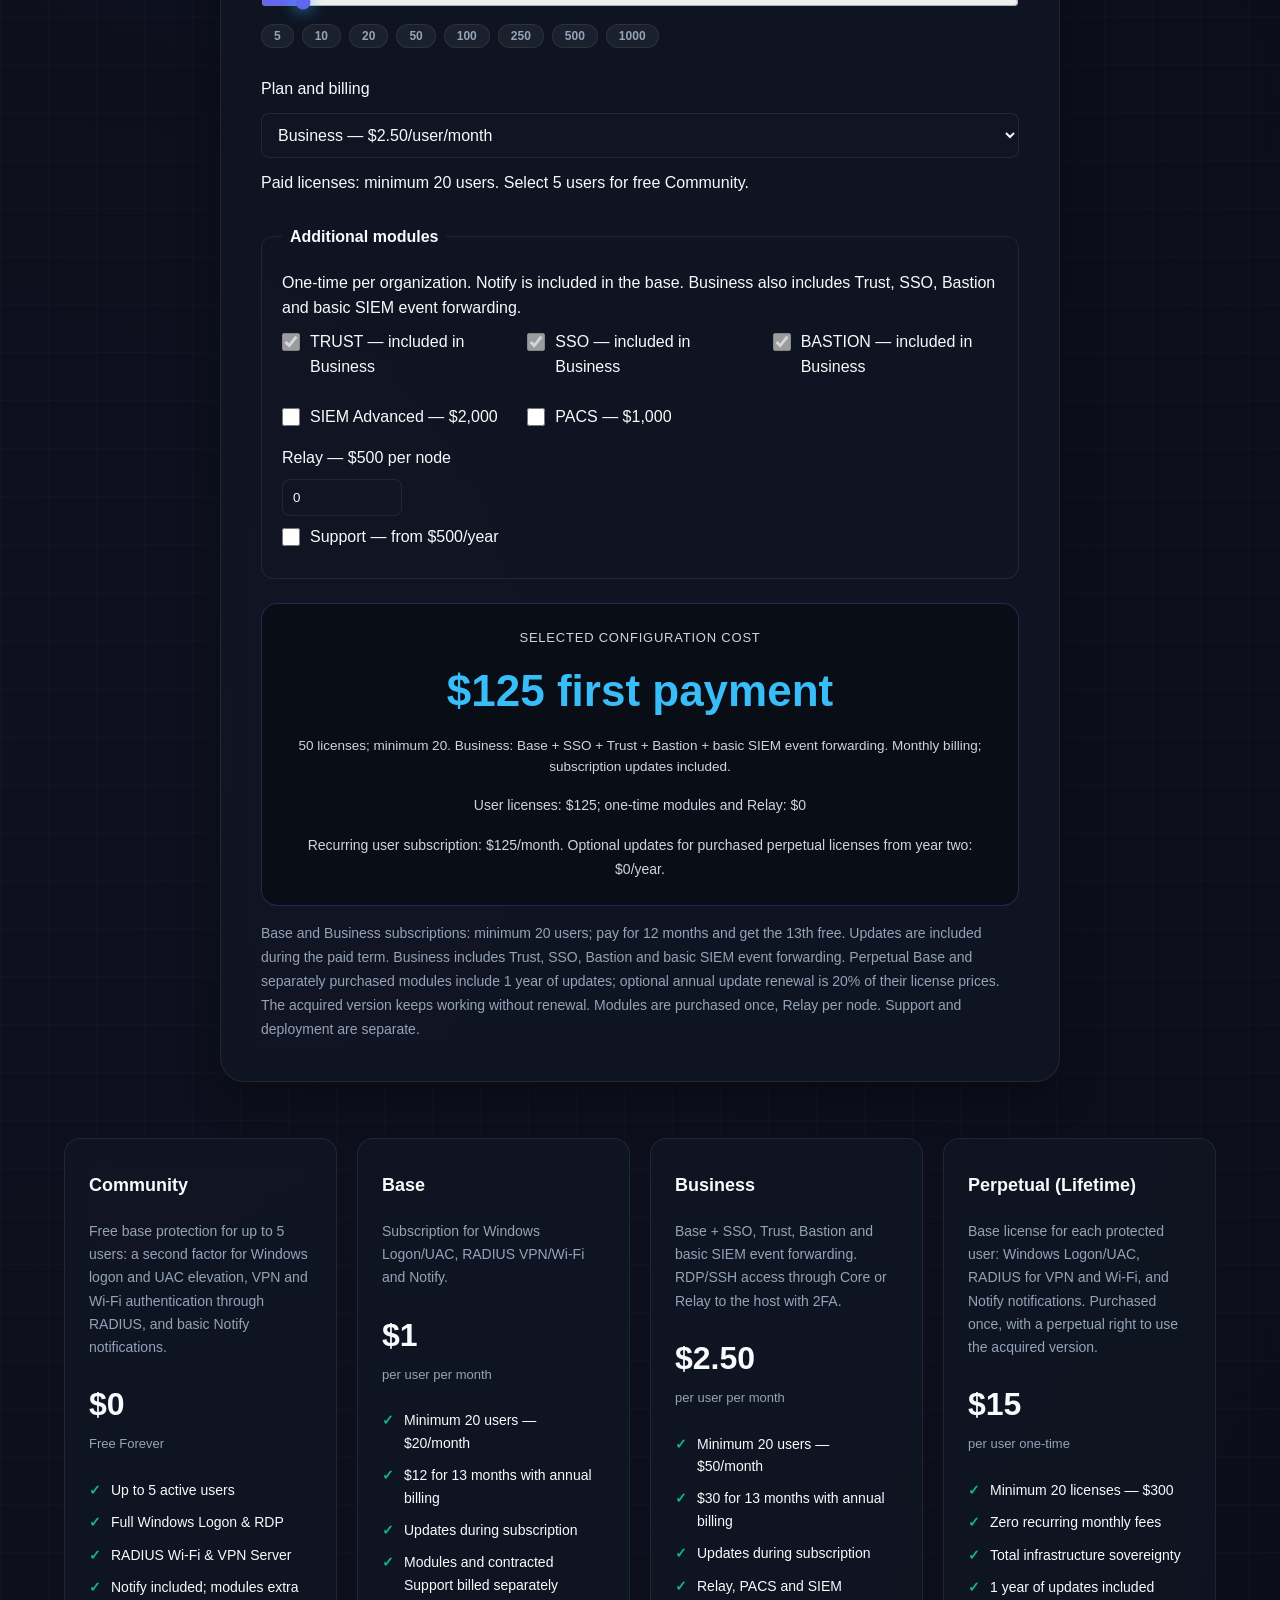
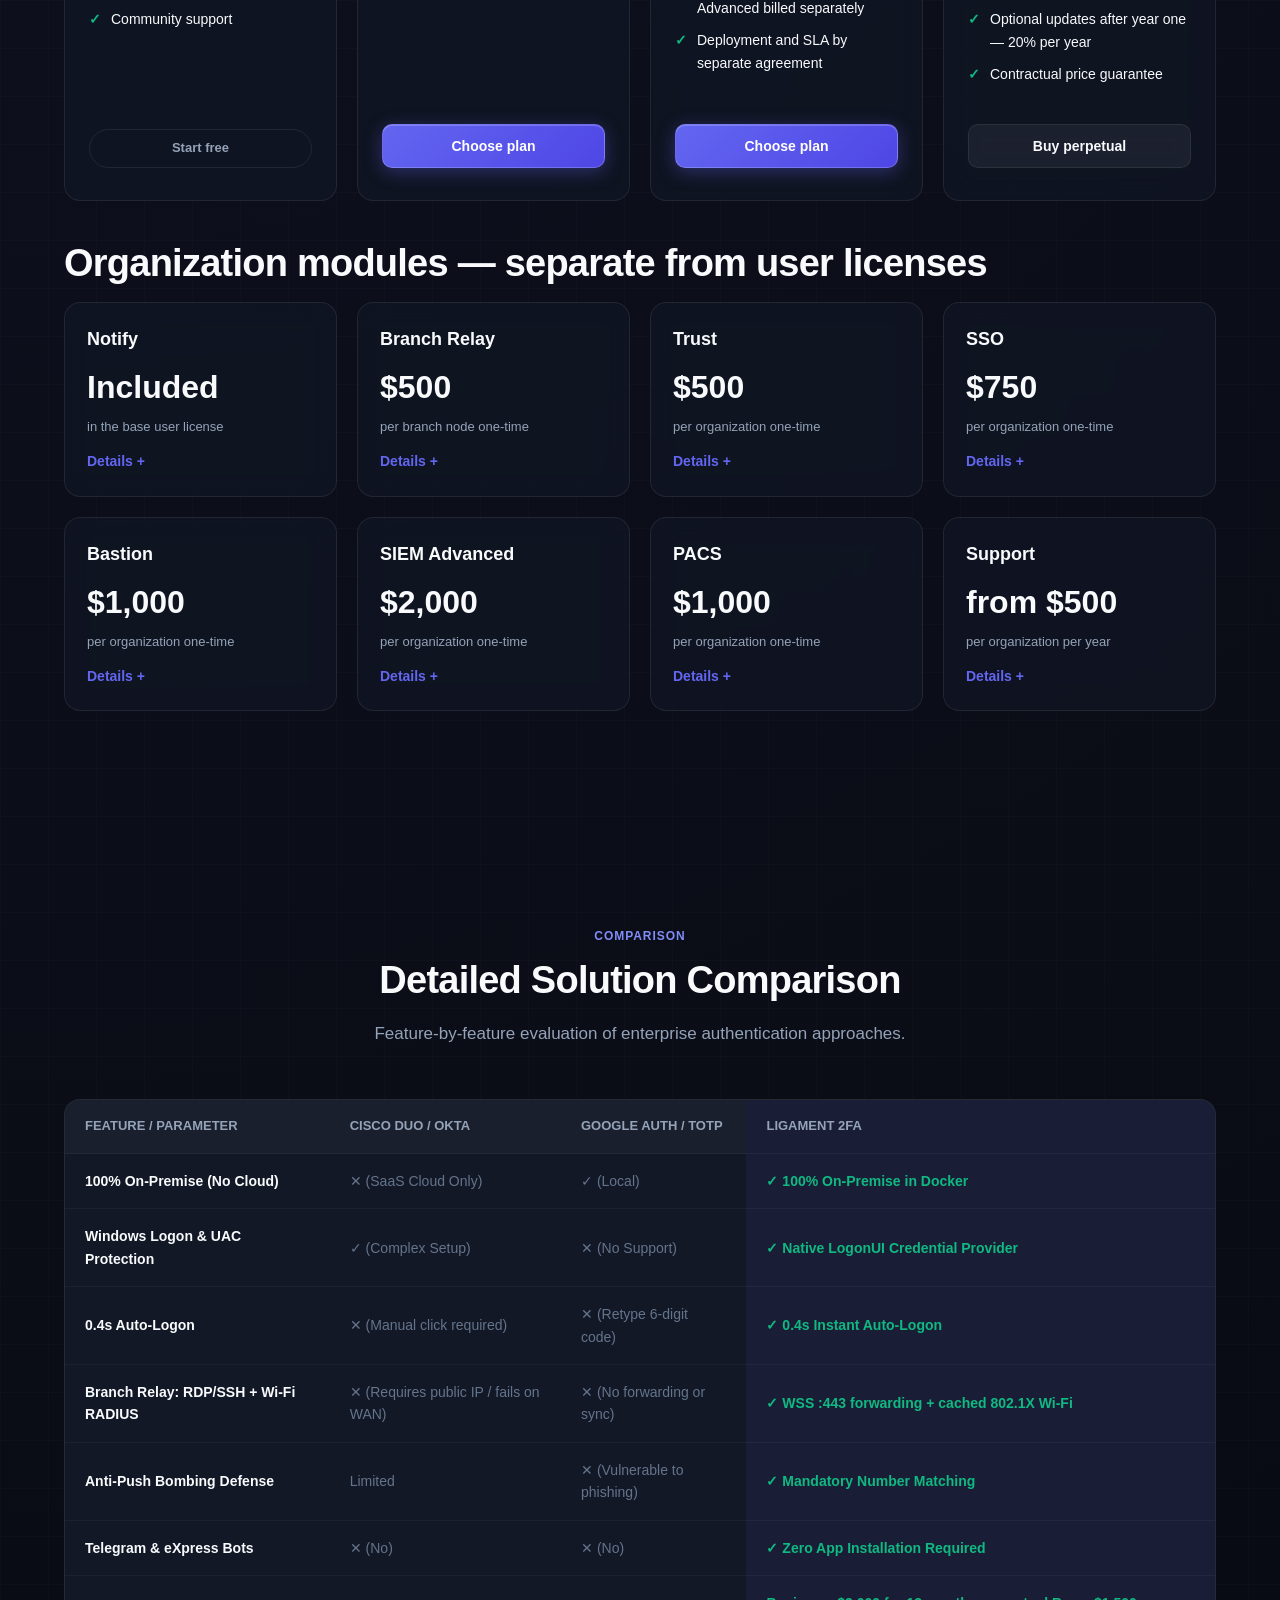
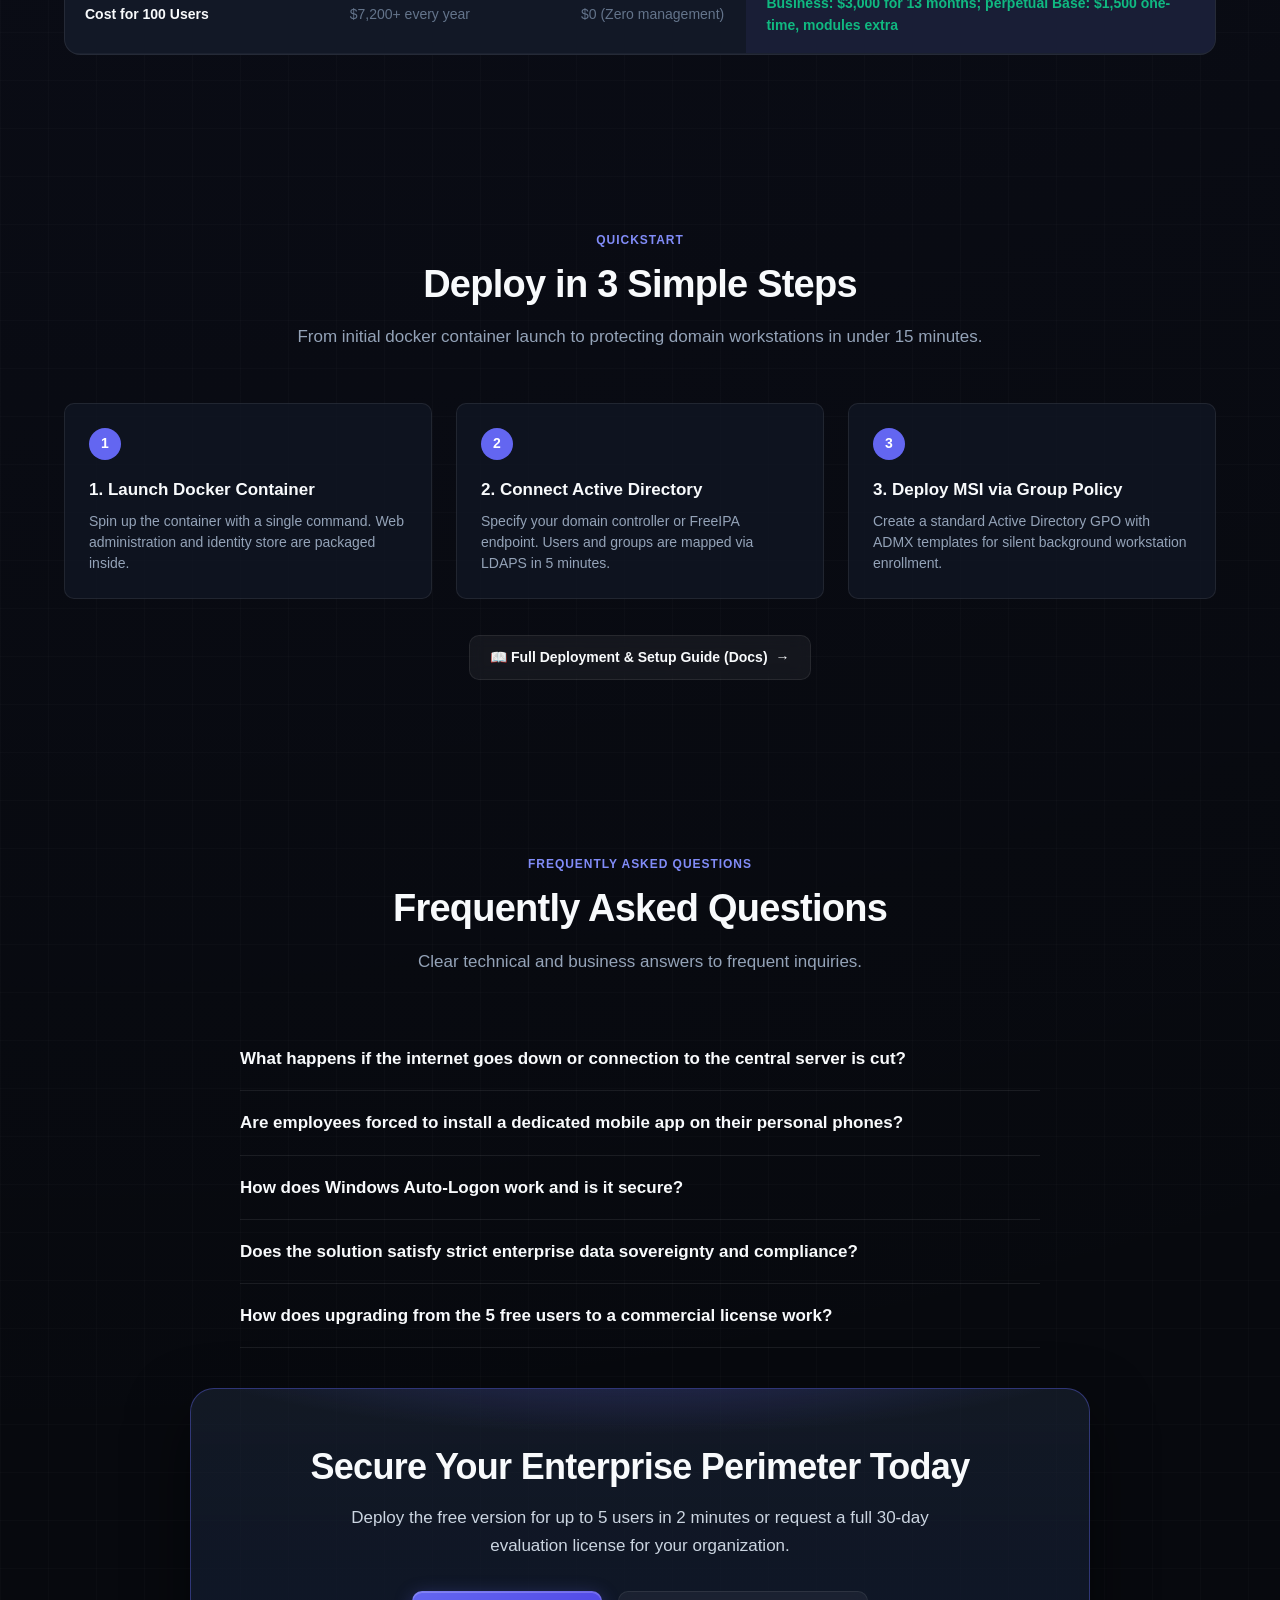
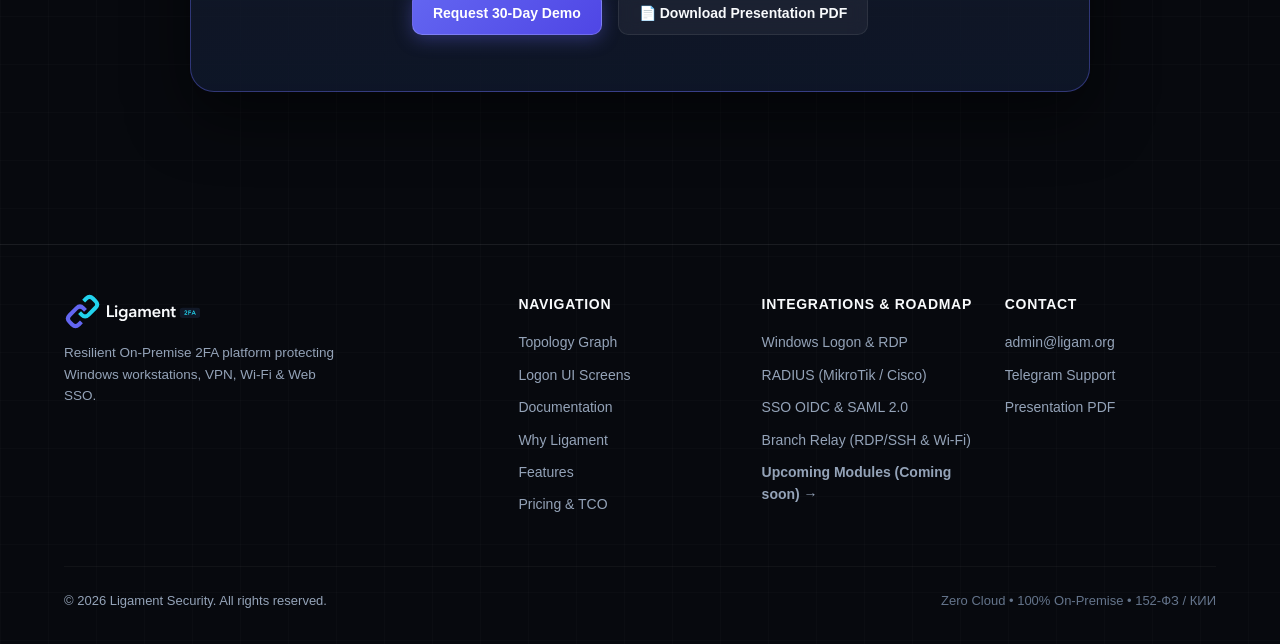
==== commit b0e2ddeb: "feat(coming-soon): add Ligament Link Recorder archive and AI forensics section" ====
--- a/en/index.html
+++ b/en/index.html
@@ -100,7 +100,7 @@
         </div>
       </div>
 
-      <a class="link-teaser" href="coming-soon.html">🚀 Upcoming modules: Link, PACS &amp; Bolid Fire Evacuation →</a>
+      <a class="link-teaser" href="coming-soon.html">🚀 Upcoming modules: Link, Link Recorder, PACS &amp; Bolid Fire →</a>
       <!-- Interactive Mockup (Windows Logon + Smartphone Push) -->
       <div class="hero-mockup-wrapper">
         <div class="mockup-grid">
@@ -448,9 +448,9 @@
       <div class="coming-soon-card">
         <div class="coming-soon-card-content">
           <span class="brand-badge">Roadmap · Coming soon</span>
-          <h2 id="cs-callout-heading" class="coming-soon-card-title">Upcoming Modules: Link, PACS &amp; Bolid Fire</h2>
+          <h2 id="cs-callout-heading" class="coming-soon-card-title">Upcoming Modules: Link, Link Recorder, PACS &amp; Bolid</h2>
           <p class="coming-soon-card-desc">
-            Architecting unified on-premise Ligament Link (Console, SOS, Unattended &amp; Step-Up 2FA), PACS turnstiles with Anti-Passback, and Bolid fire alarm zone mapping with targeted evacuation alerts.
+            Architecting unified on-premise Ligament Link, Link Recorder session archive with AI forensics, PACS turnstiles with Anti-Passback, and Bolid fire evacuation zone mapping.
           </p>
         </div>
         <div class="coming-soon-card-action">
--- a/styles.css
+++ b/styles.css
@@ -2365,6 +2365,8 @@
 }
 .link-teaser span { color: var(--text-muted); font-size: 12px; }
 .link-section { border-top: 1px solid var(--border); border-bottom: 1px solid var(--border); background: linear-gradient(140deg, var(--primary-glow), transparent 65%); }
+.recorder-section { border-top: 1px solid var(--border); border-bottom: 1px solid var(--border); background: linear-gradient(140deg, rgba(168, 85, 247, 0.09), transparent 65%); }
+[data-theme="light"] .recorder-section { background: linear-gradient(140deg, rgba(168, 85, 247, 0.05), #ffffff 65%); }
 .pacs-section { border-top: 1px solid var(--border); border-bottom: 1px solid var(--border); background: linear-gradient(140deg, rgba(6, 182, 212, 0.09), transparent 65%); }
 [data-theme="light"] .pacs-section { background: linear-gradient(140deg, rgba(6, 182, 212, 0.05), #ffffff 65%); }
 .fire-section { border-top: 1px solid var(--border); border-bottom: 1px solid var(--border); background: linear-gradient(140deg, rgba(239, 68, 68, 0.09), transparent 65%); }
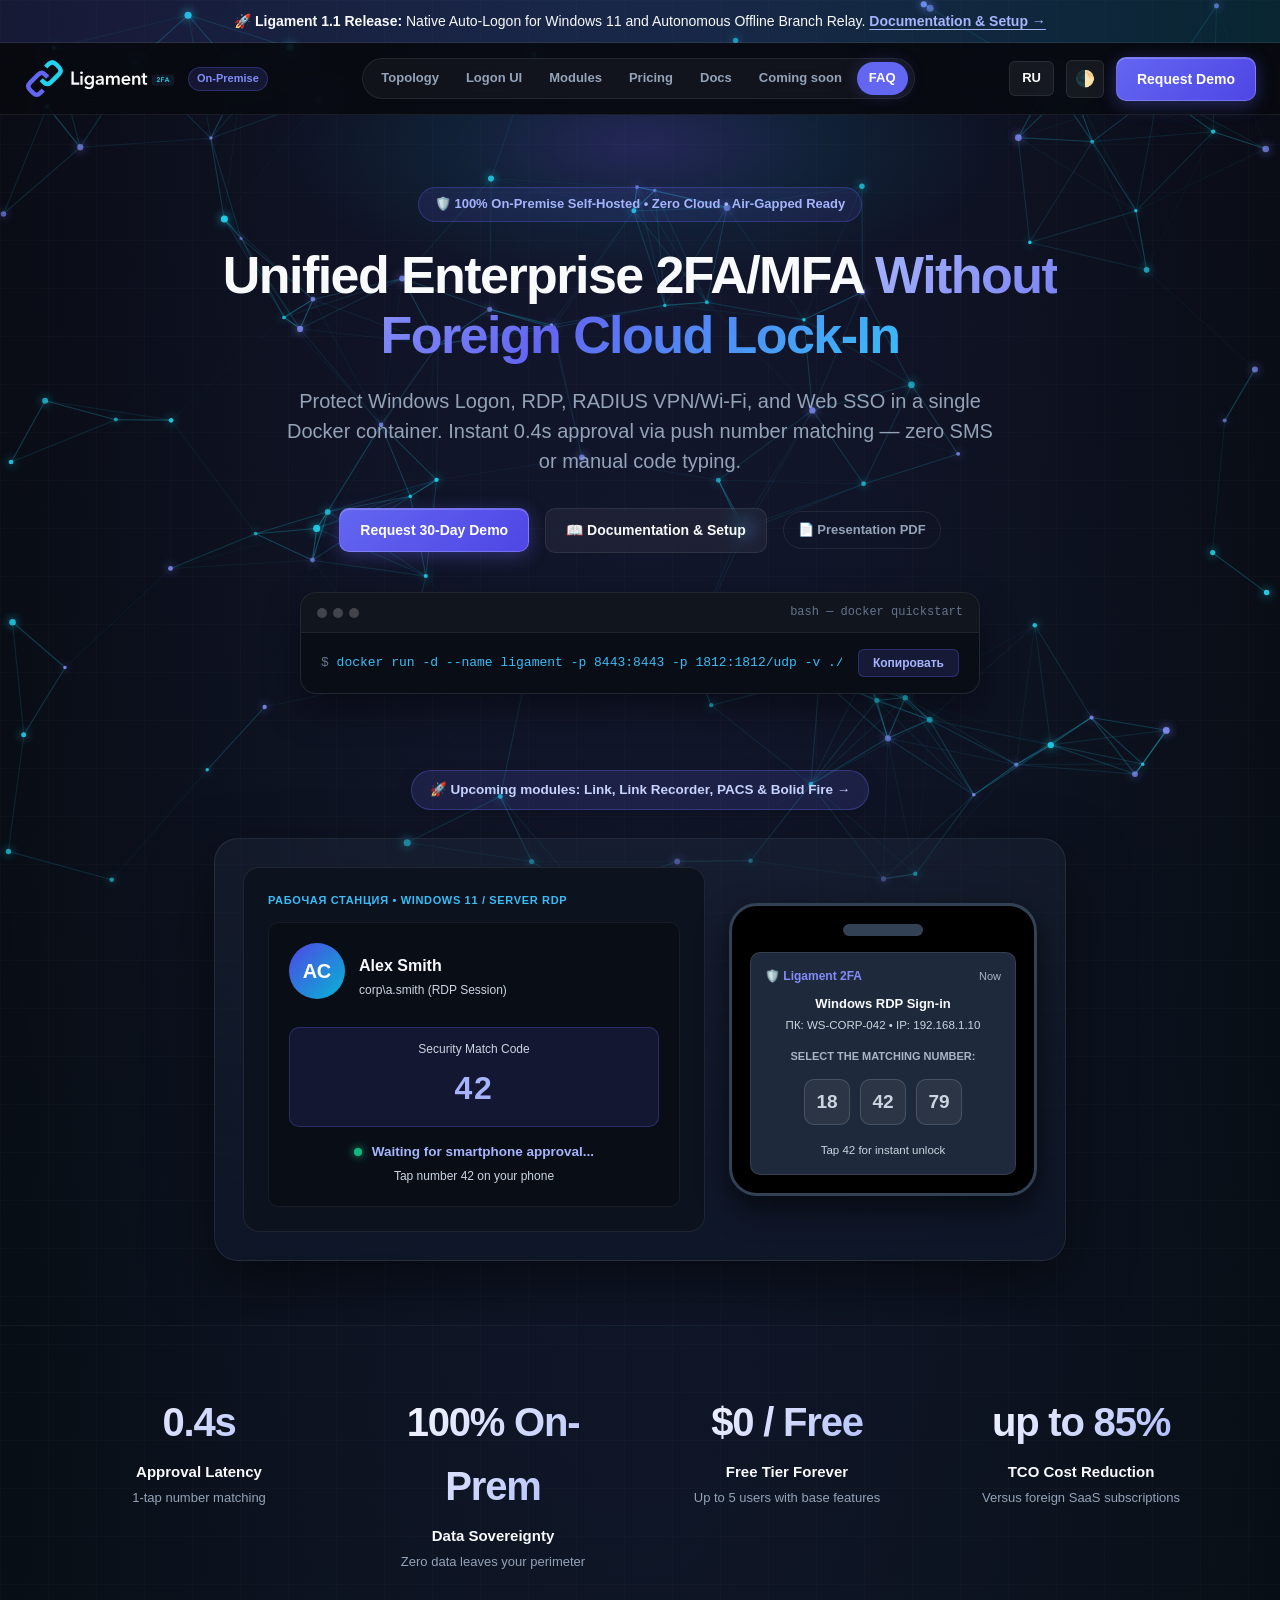
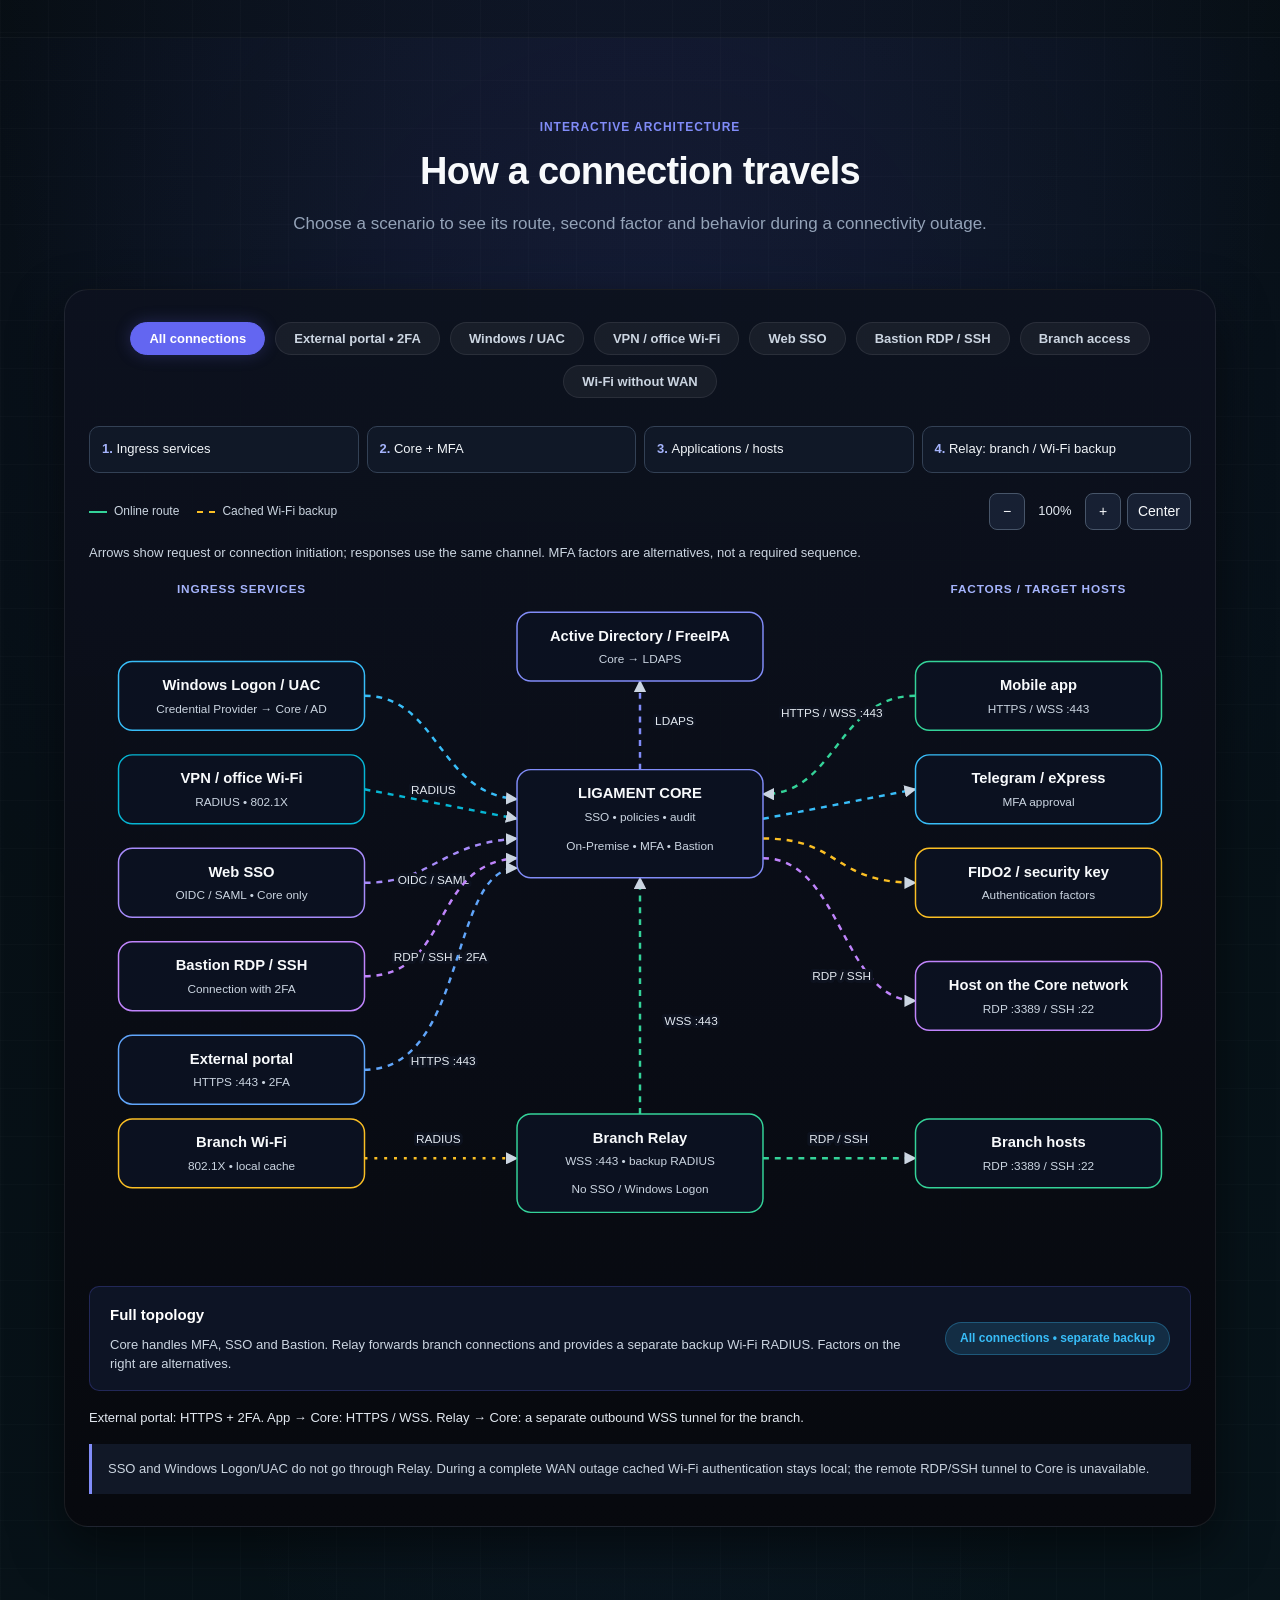
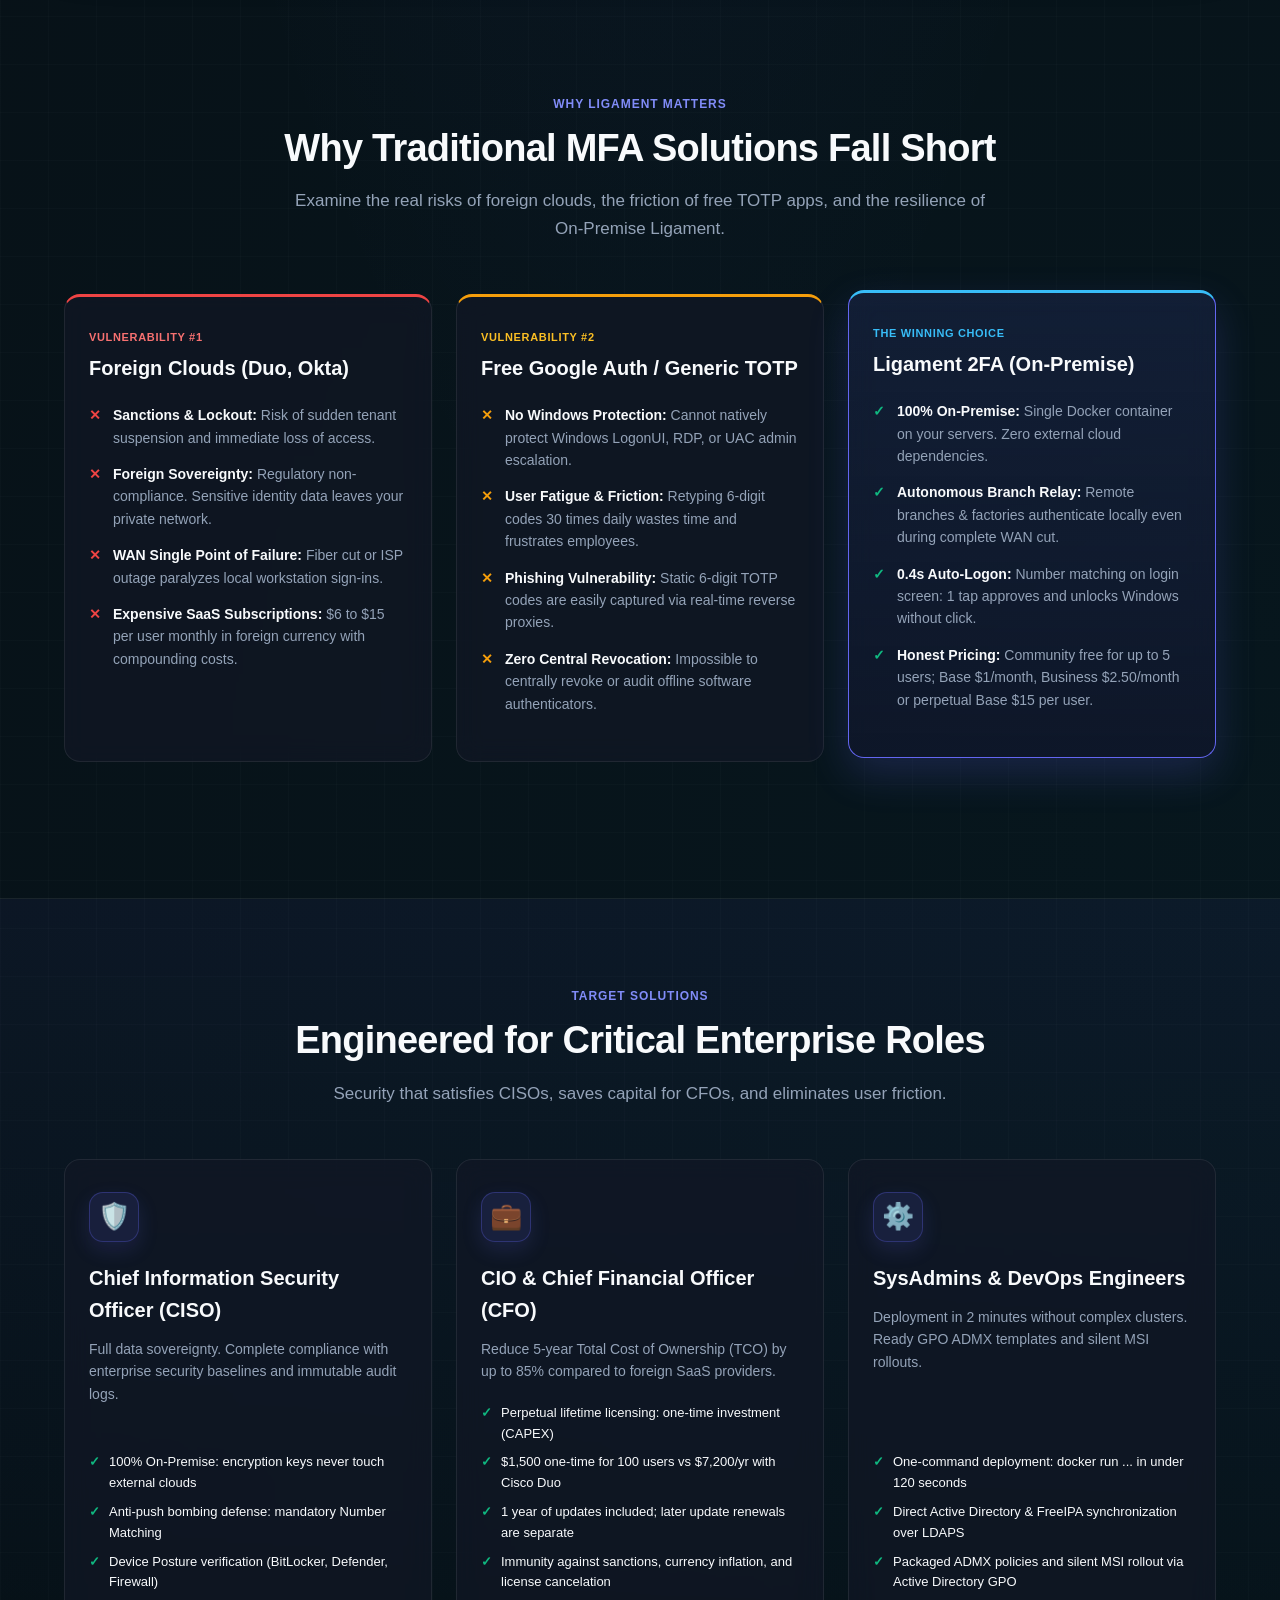
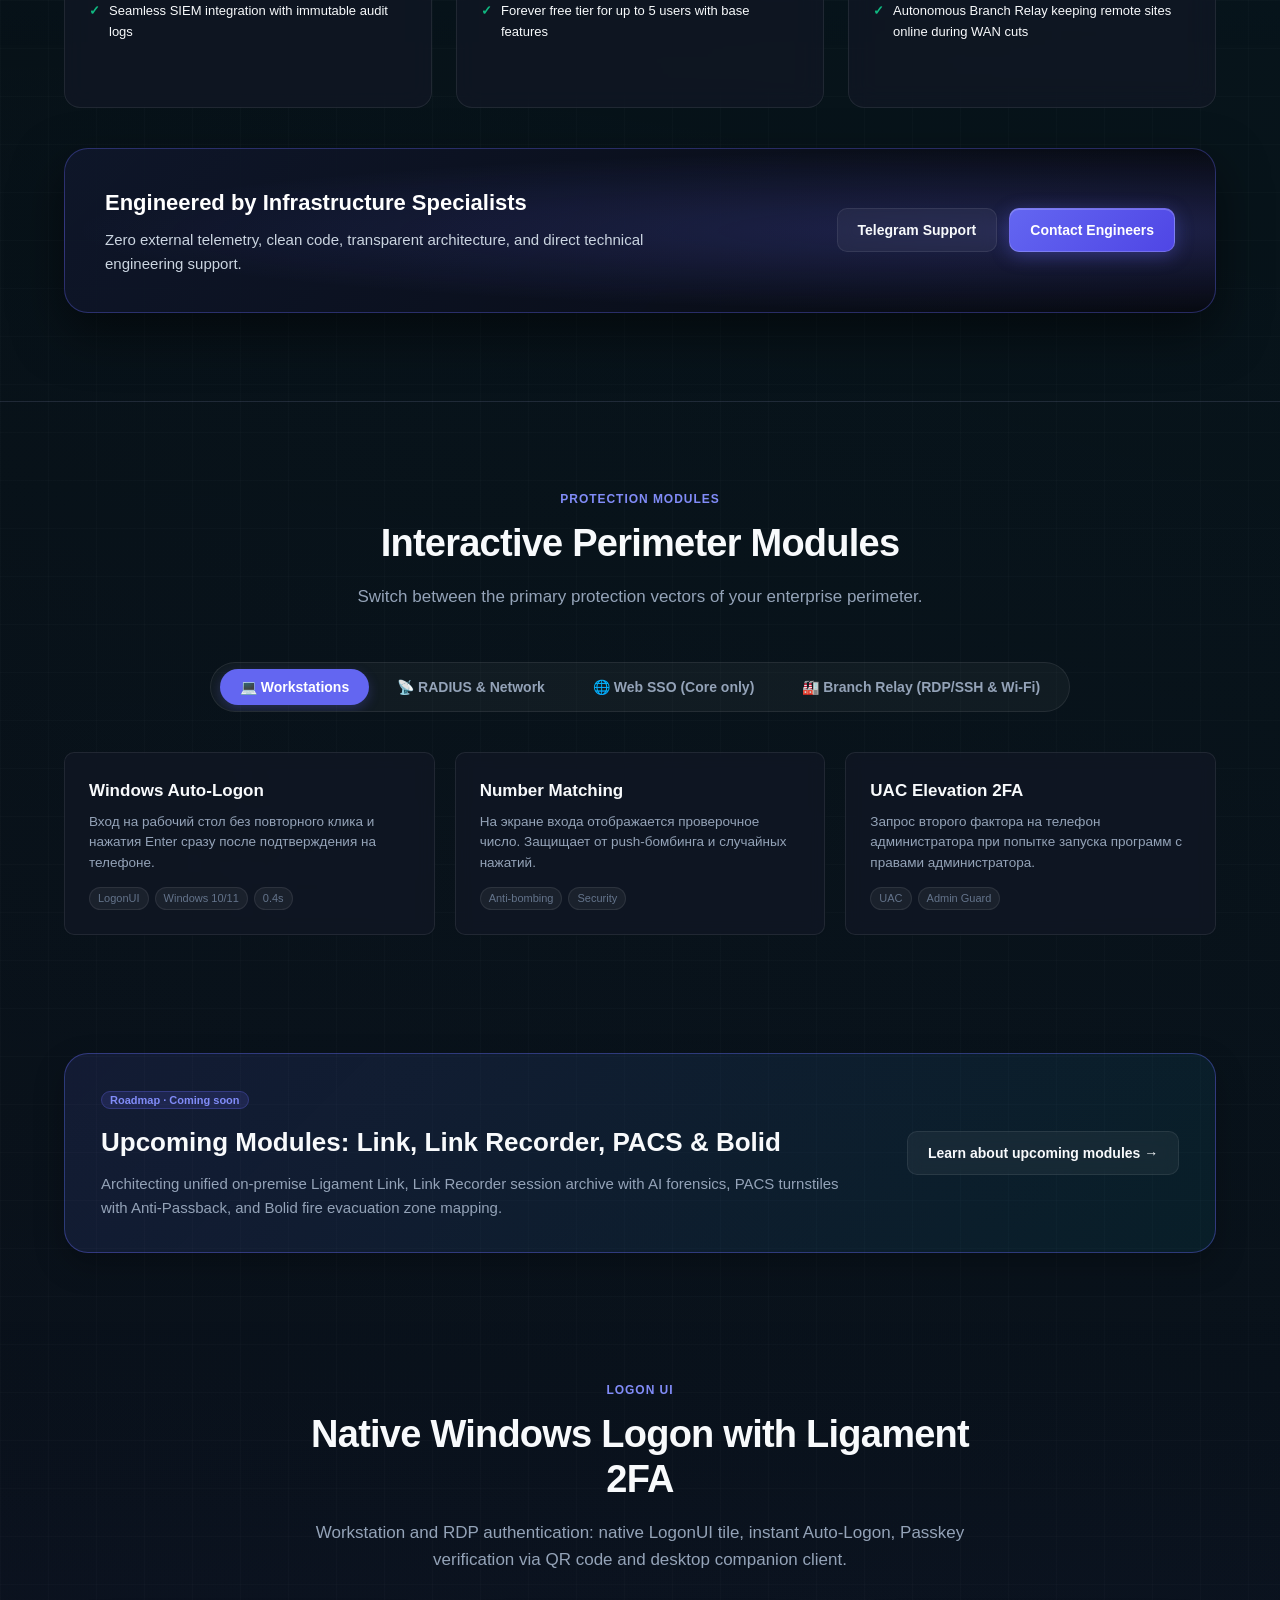
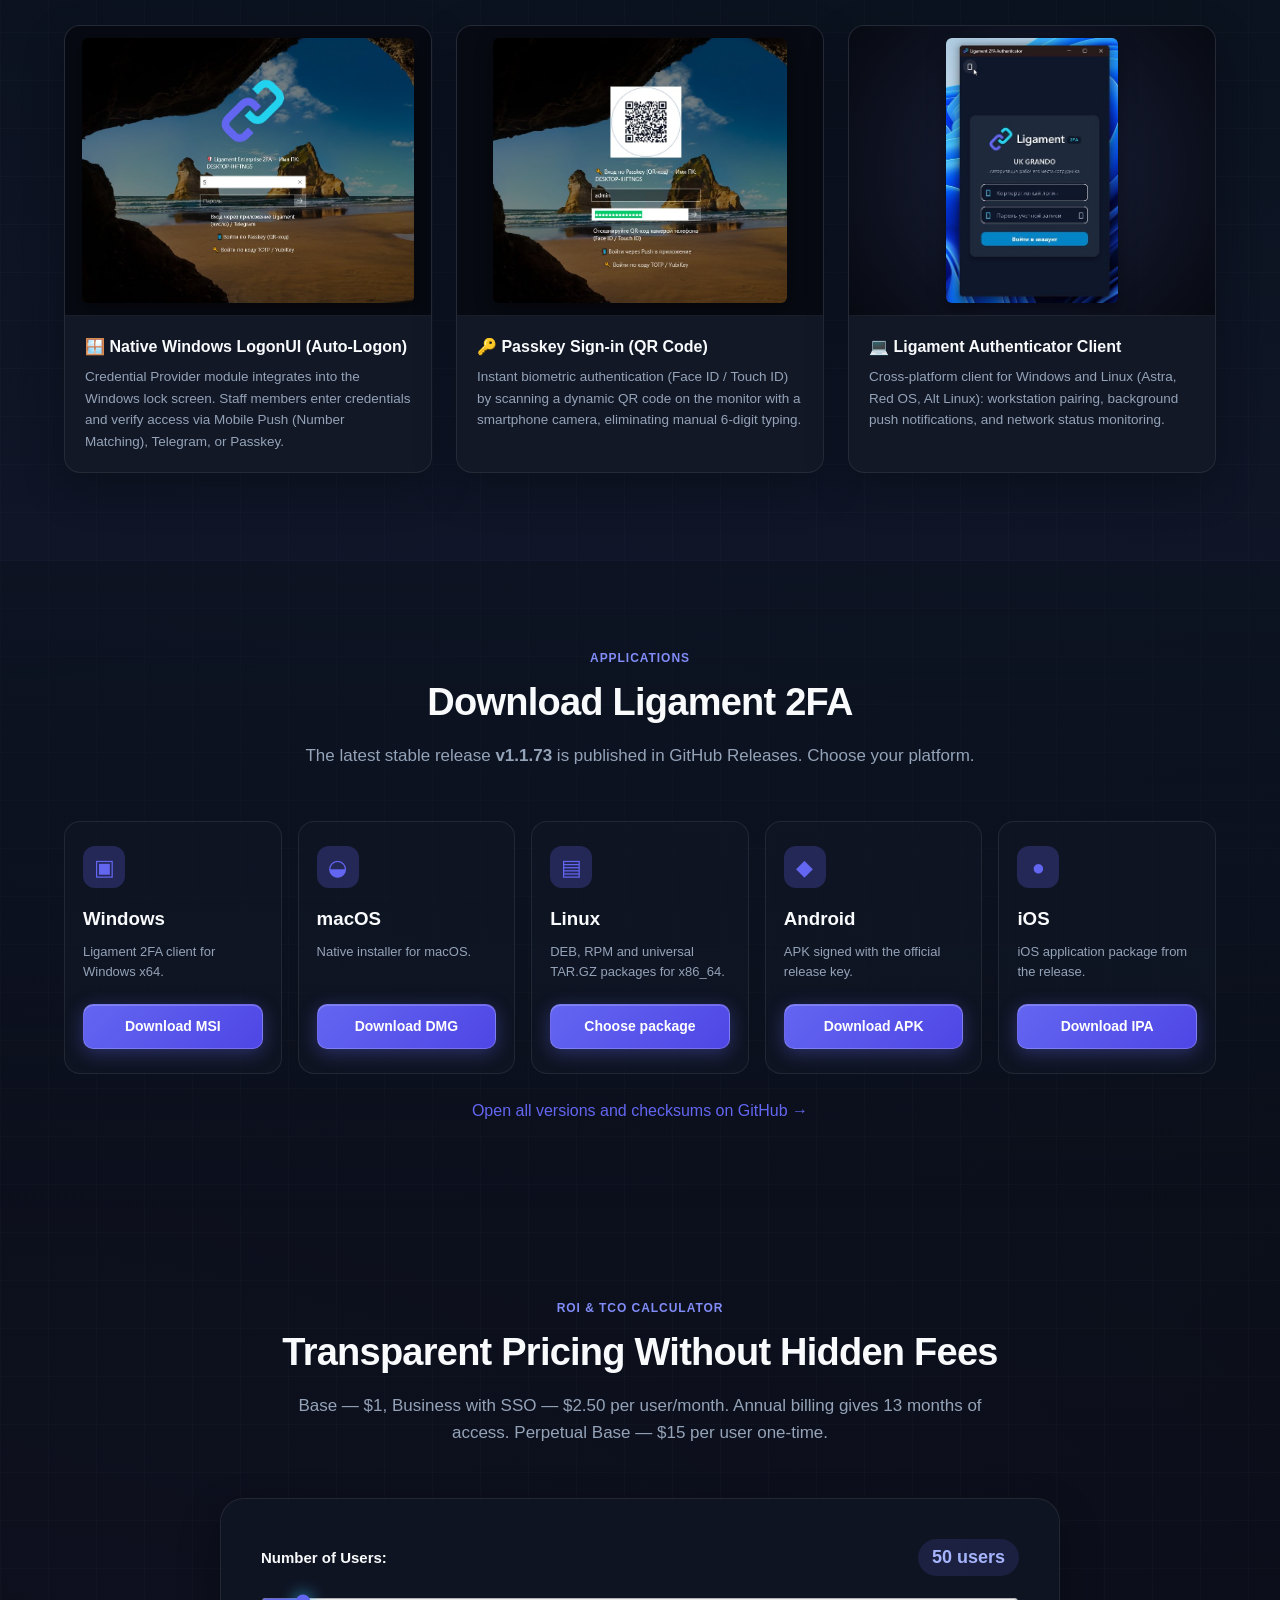
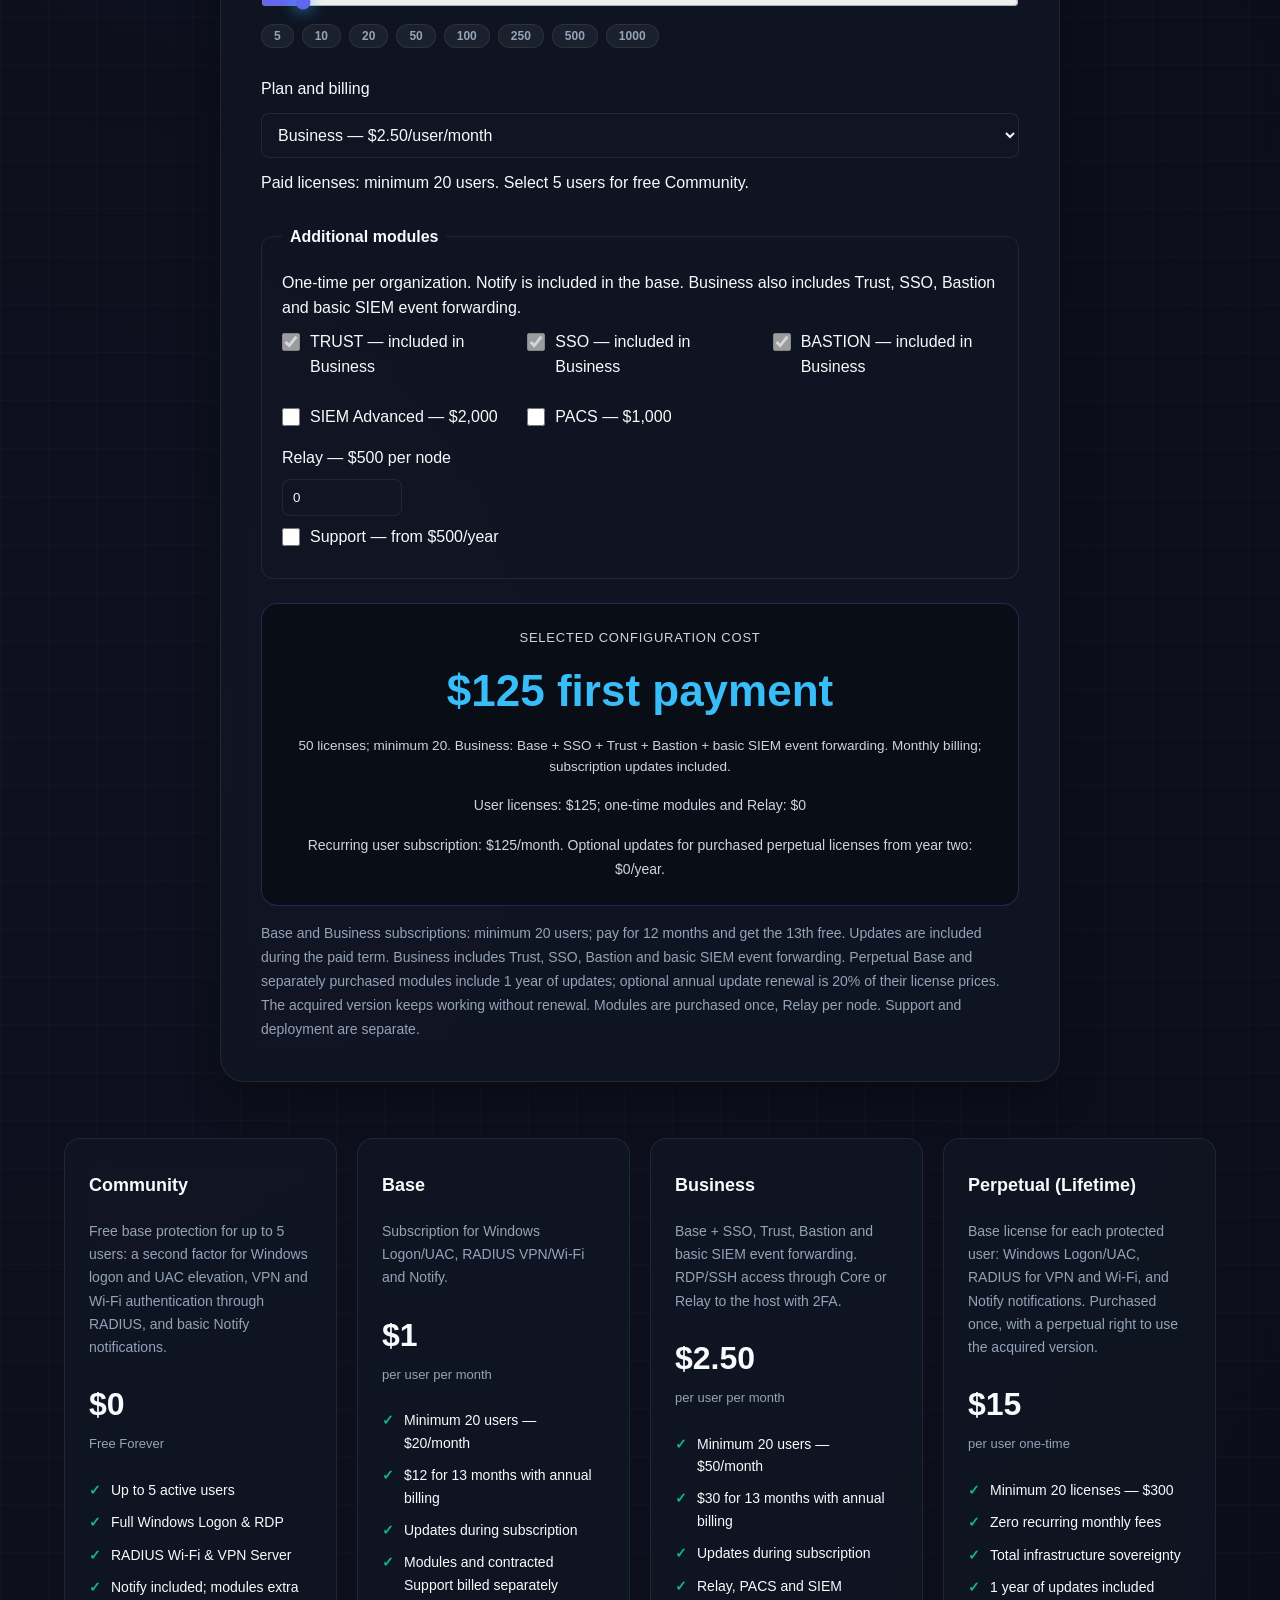
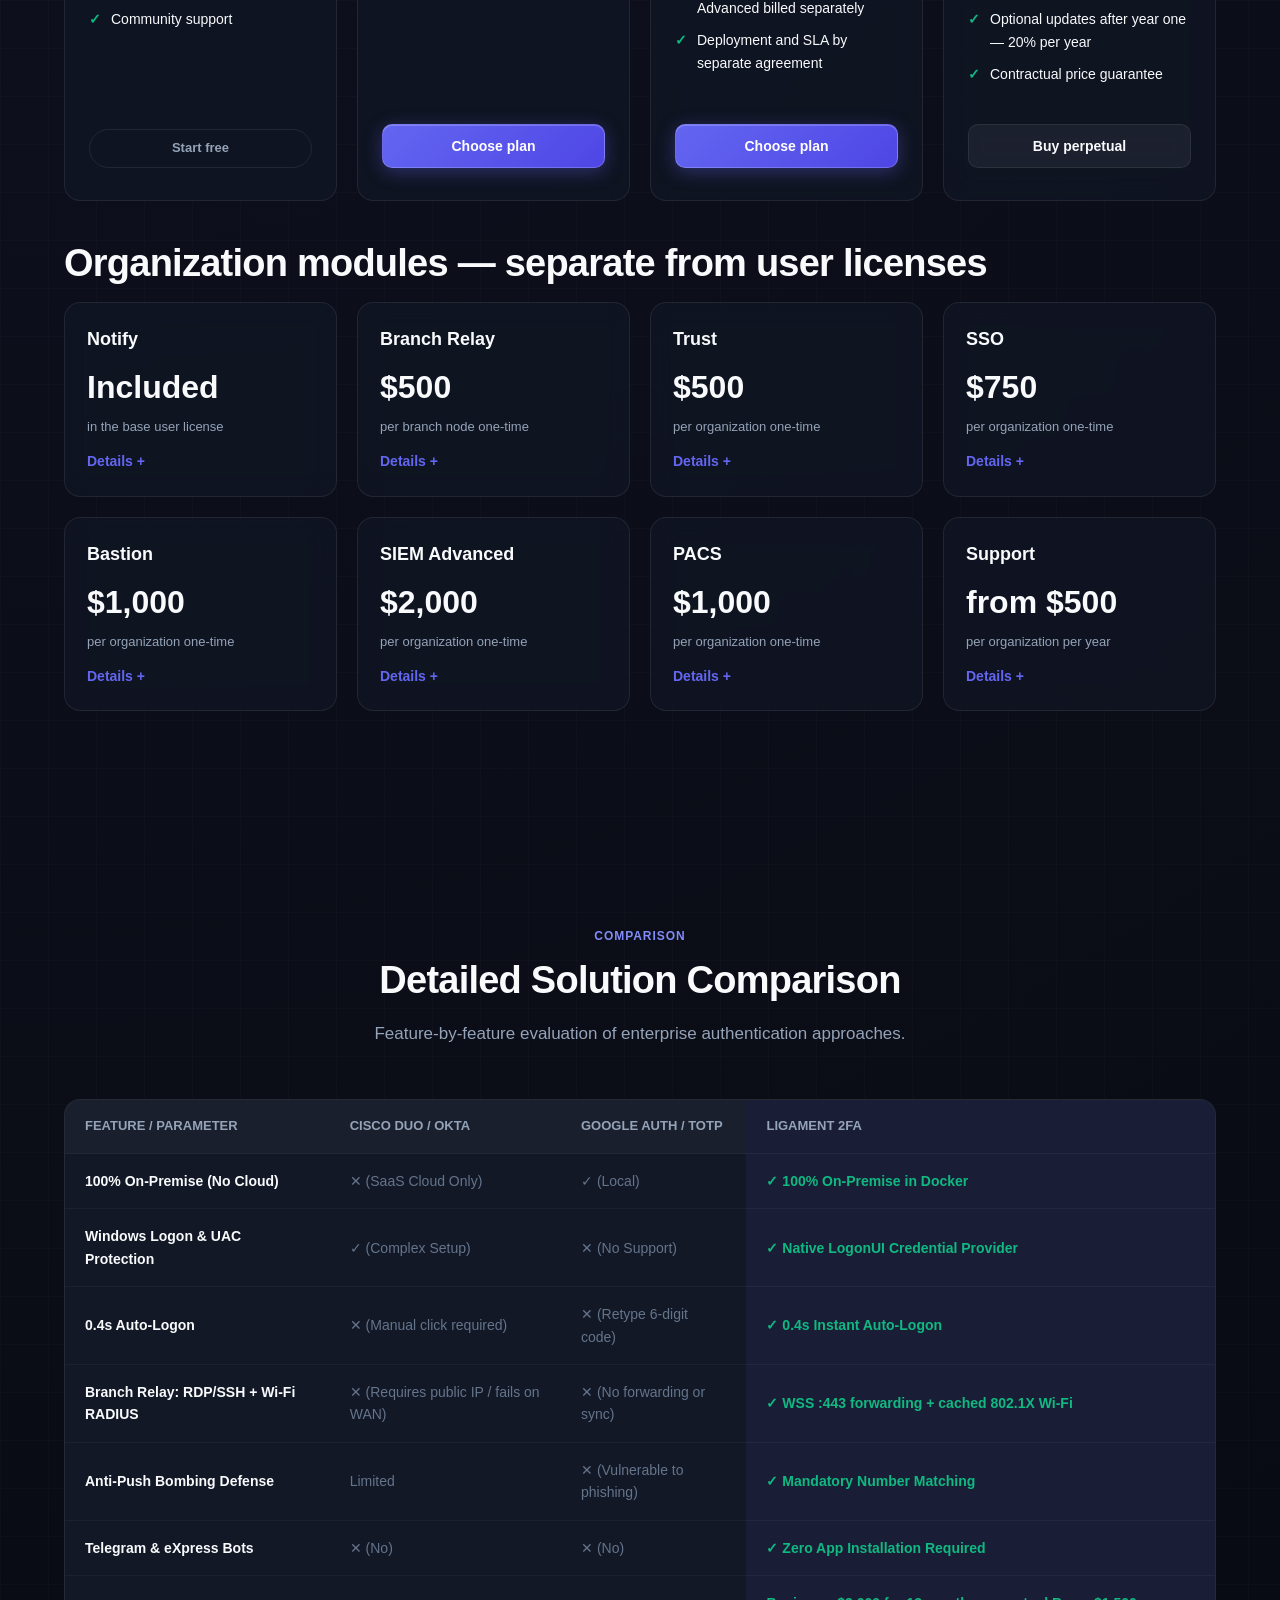
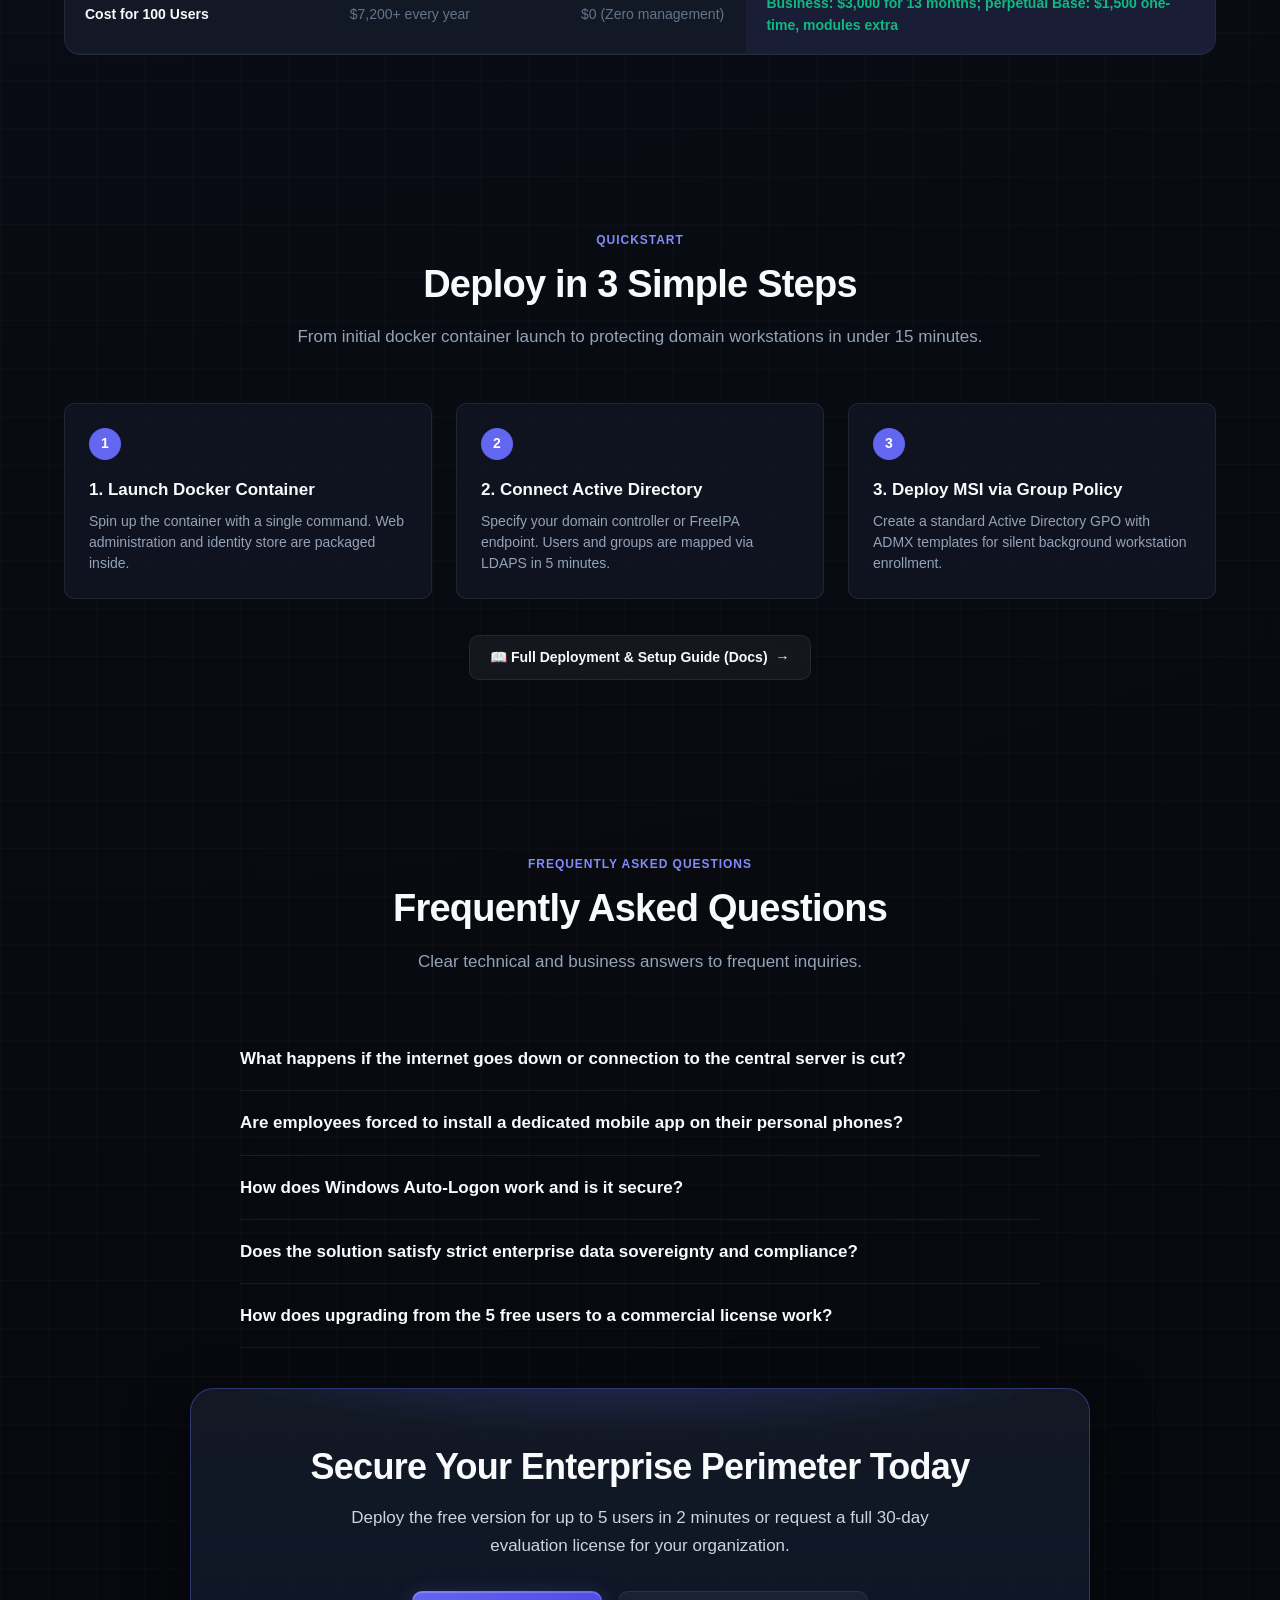
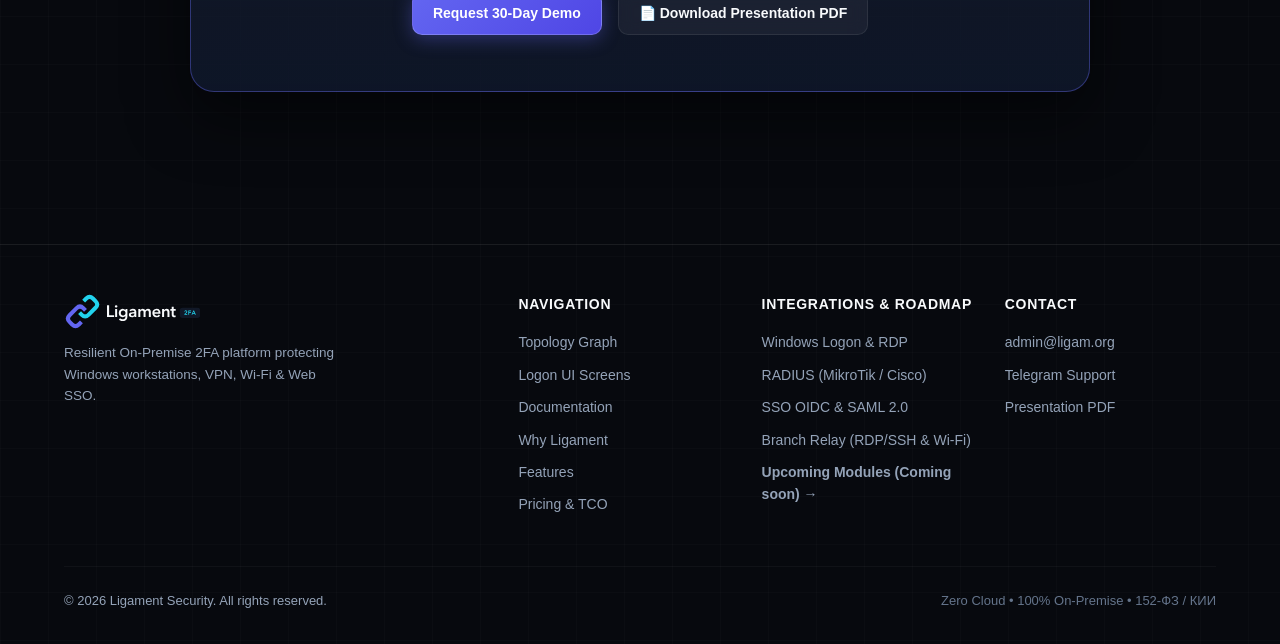
==== commit 24ccdc35: "feat(ui): add responsive neural mesh background animation" ====
--- a/en/index.html
+++ b/en/index.html
@@ -31,9 +31,10 @@
 
   <link rel="icon" type="image/png" href="../assets/brand/favicon.png">
   <link rel="icon" type="image/x-icon" href="../assets/brand/favicon.ico">
-  <link rel="stylesheet" href="../styles.css?v=fire-bolid-1">
+  <link rel="stylesheet" href="../styles.css?v=neural-mesh-1">
 </head>
 <body>
+  <canvas id="bg-neural-canvas" class="bg-neural-canvas" aria-hidden="true"></canvas>
 
   <!-- Announcement Bar -->
   <aside class="announcement-bar" role="complementary">
@@ -787,6 +788,6 @@
     </div>
   </footer>
 
-  <script src="../site.js?v=fire-bolid-1"></script>
+  <script src="../site.js?v=neural-mesh-1"></script>
 </body>
 </html>
--- a/styles.css
+++ b/styles.css
@@ -366,6 +366,35 @@
   background: none;
   font-family: inherit;
   font-size: inherit;
+}
+
+/* ---- Анимированный фоновый холст кибер-сети (Neural Mesh Constellation) ---- */
+.bg-neural-canvas {
+  position: fixed;
+  inset: 0;
+  width: 100vw;
+  height: 100vh;
+  pointer-events: none;
+  z-index: 0;
+}
+
+@media (prefers-reduced-motion: reduce) {
+  .bg-neural-canvas {
+    display: none !important;
+  }
+}
+
+.announcement-bar,
+.hero-section,
+.metrics-section,
+.section,
+.collab-section,
+.screenshots-section,
+.downloads-section,
+.graph-section,
+.site-footer {
+  position: relative;
+  z-index: 1;
 }
 
 .container {
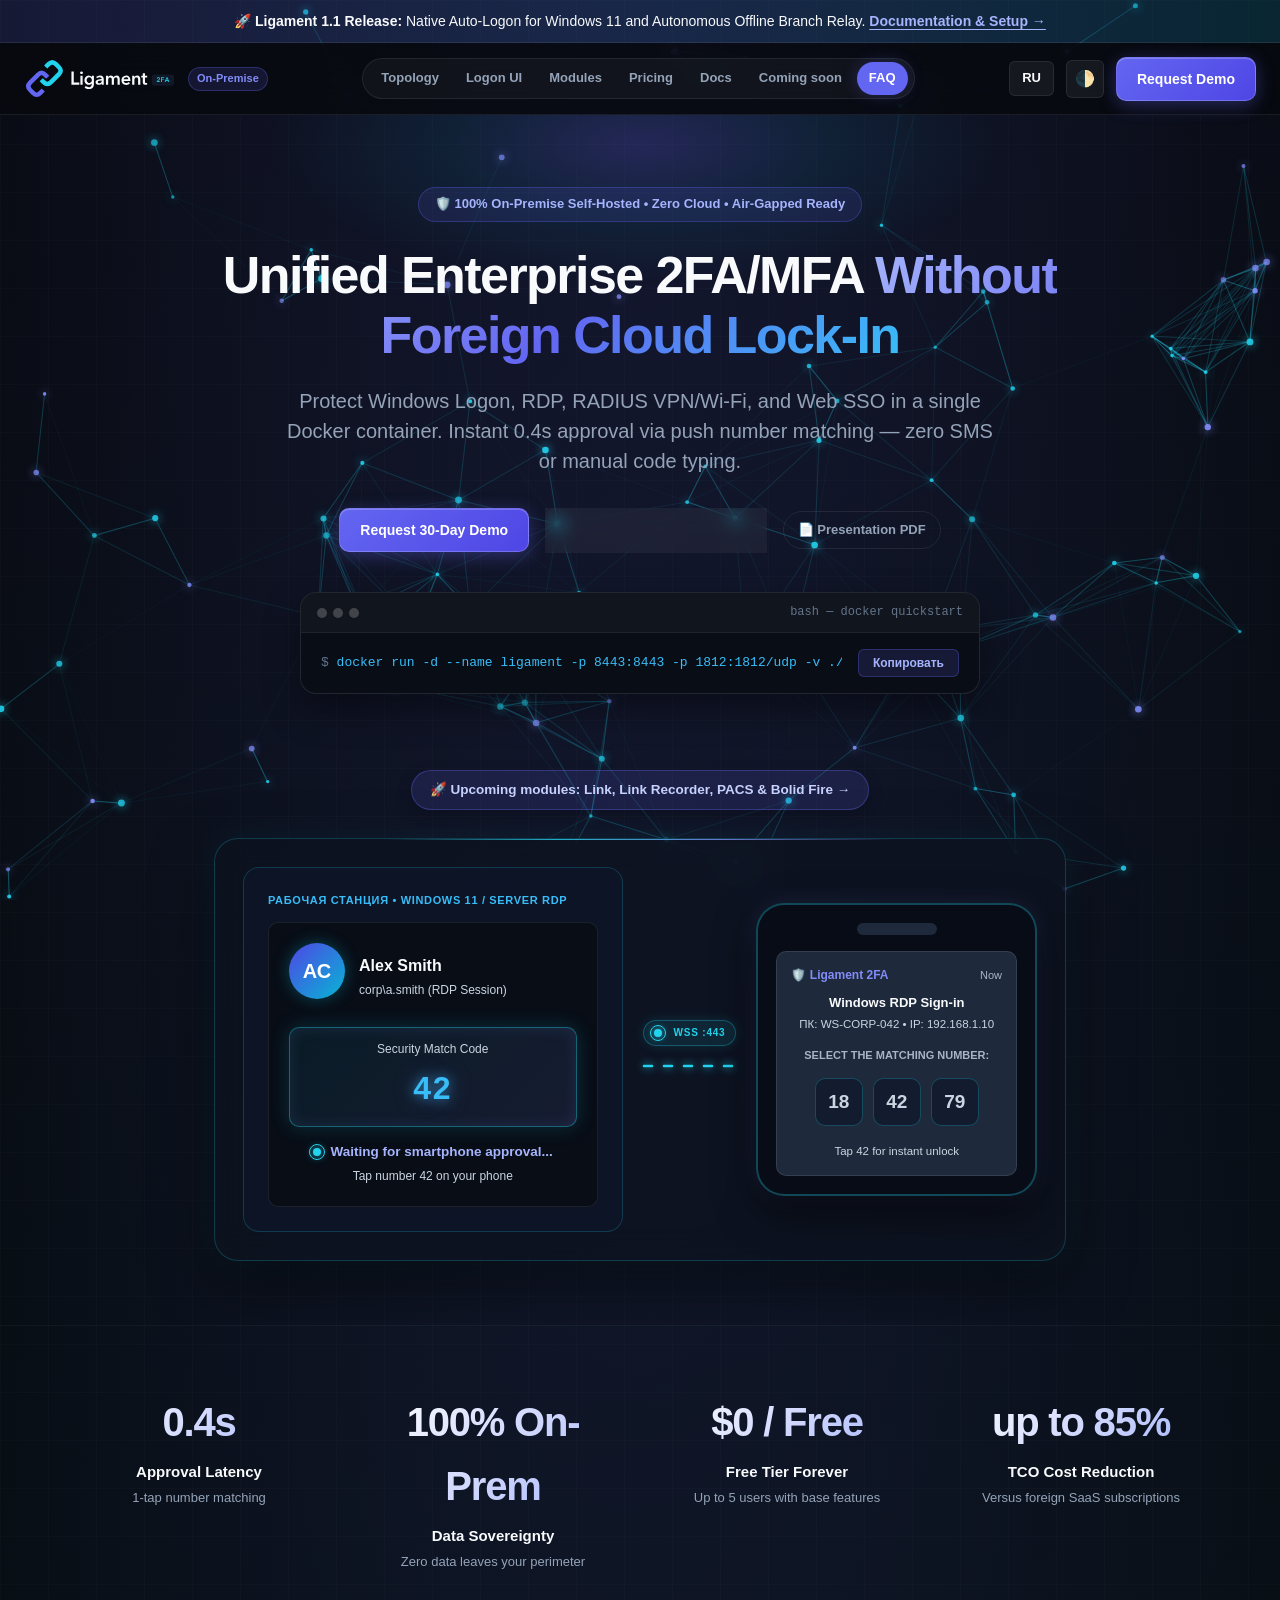
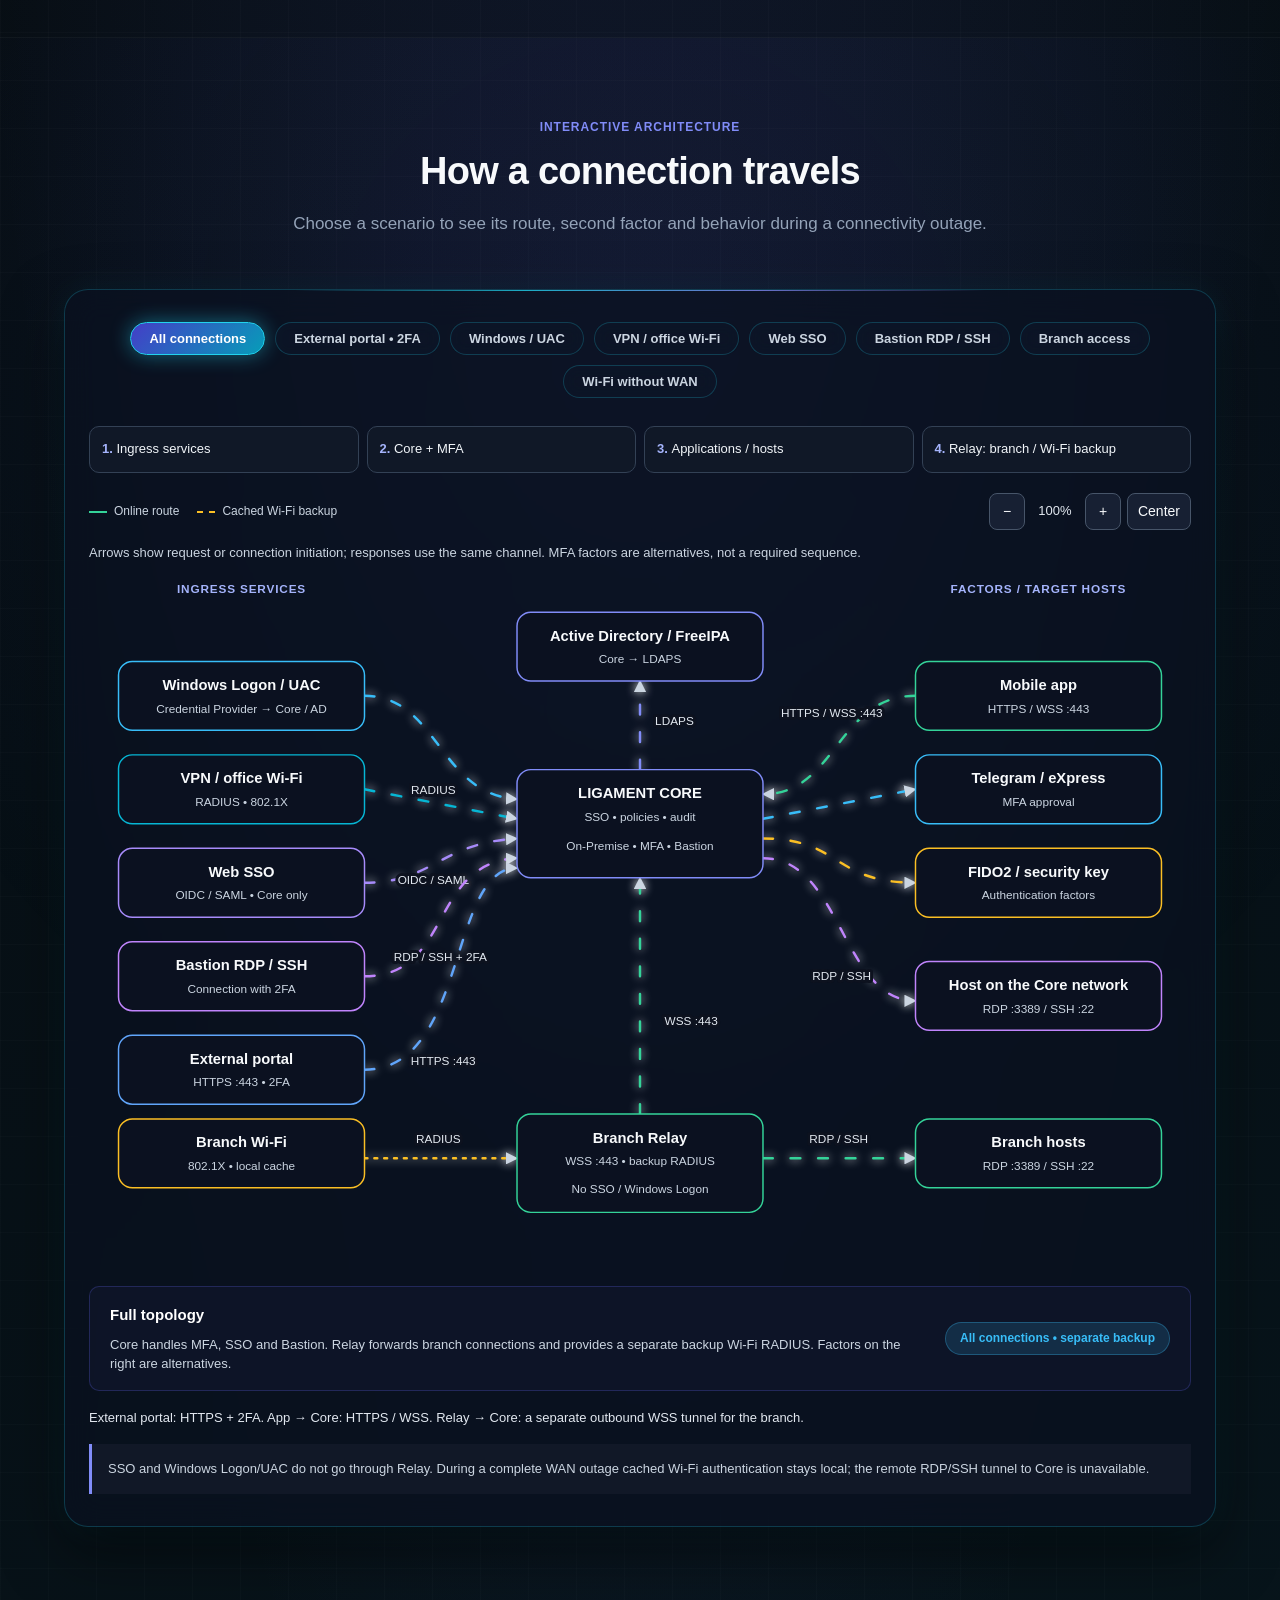
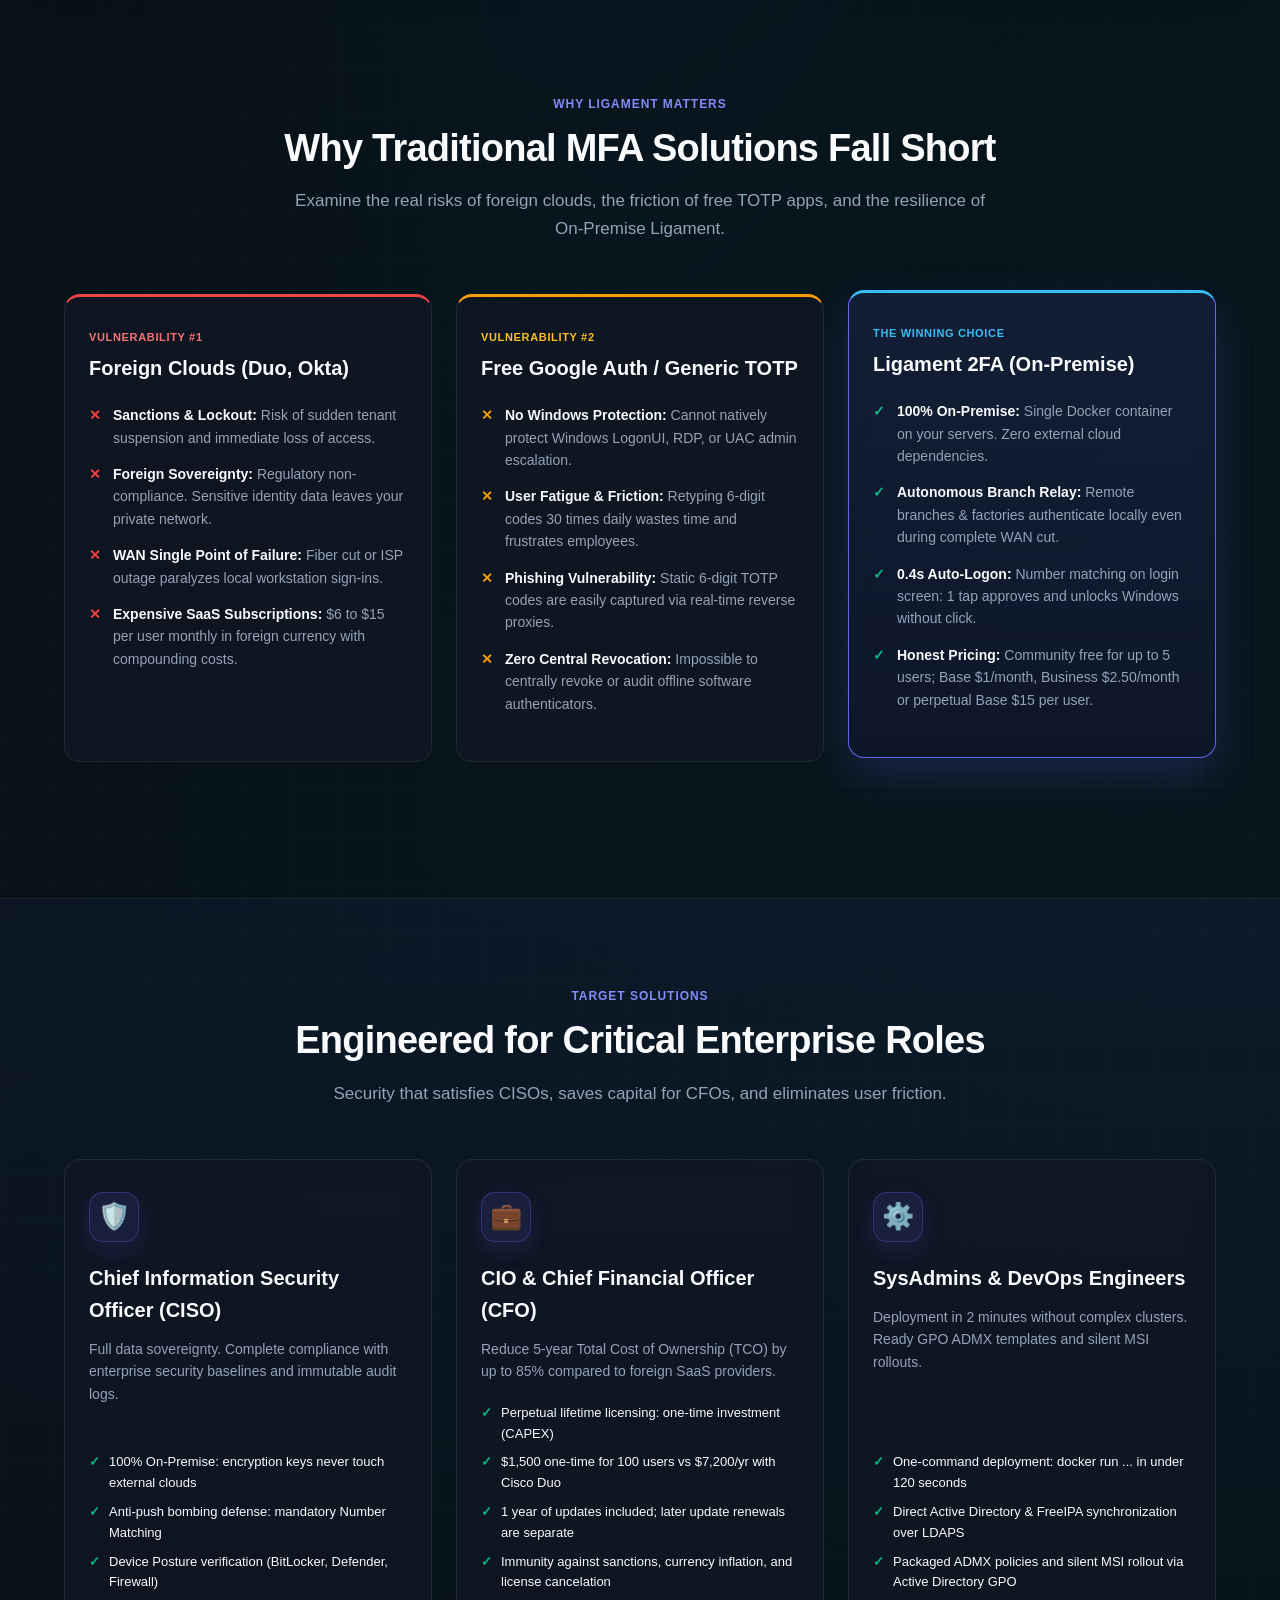
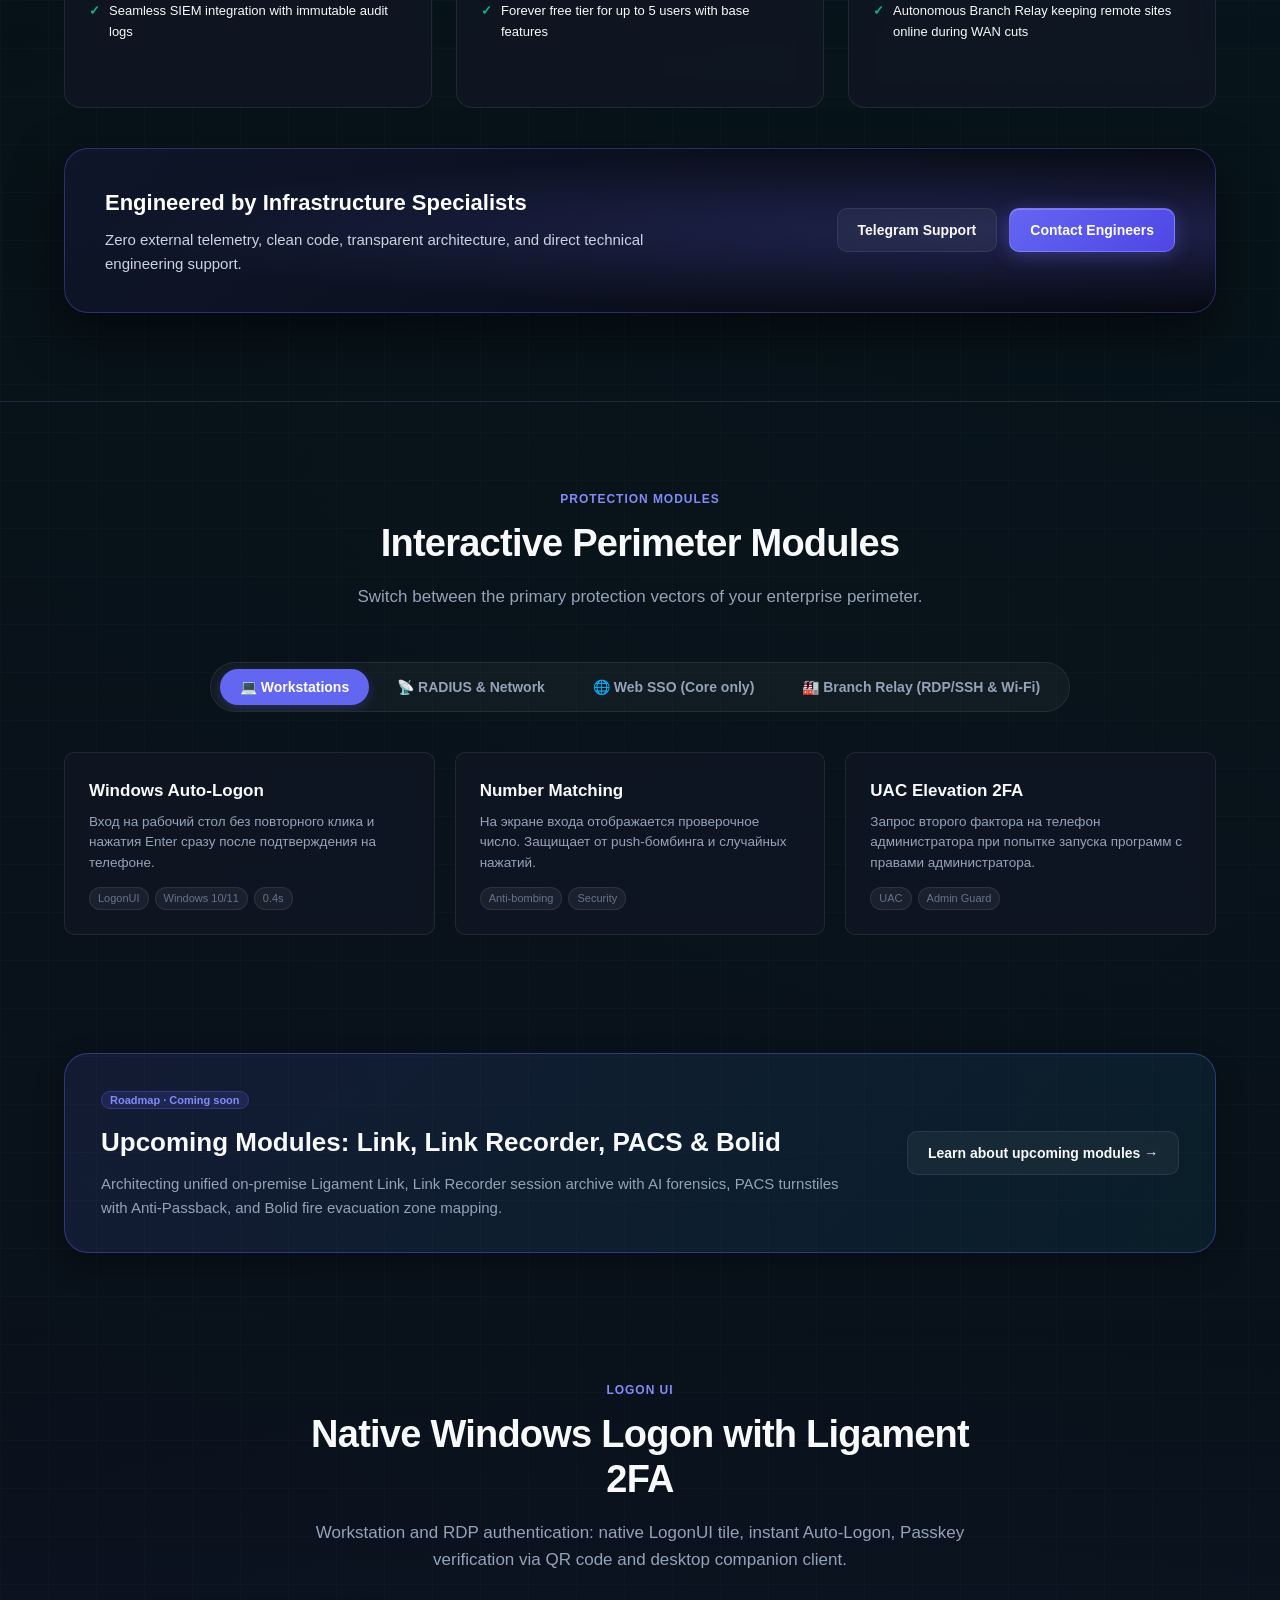
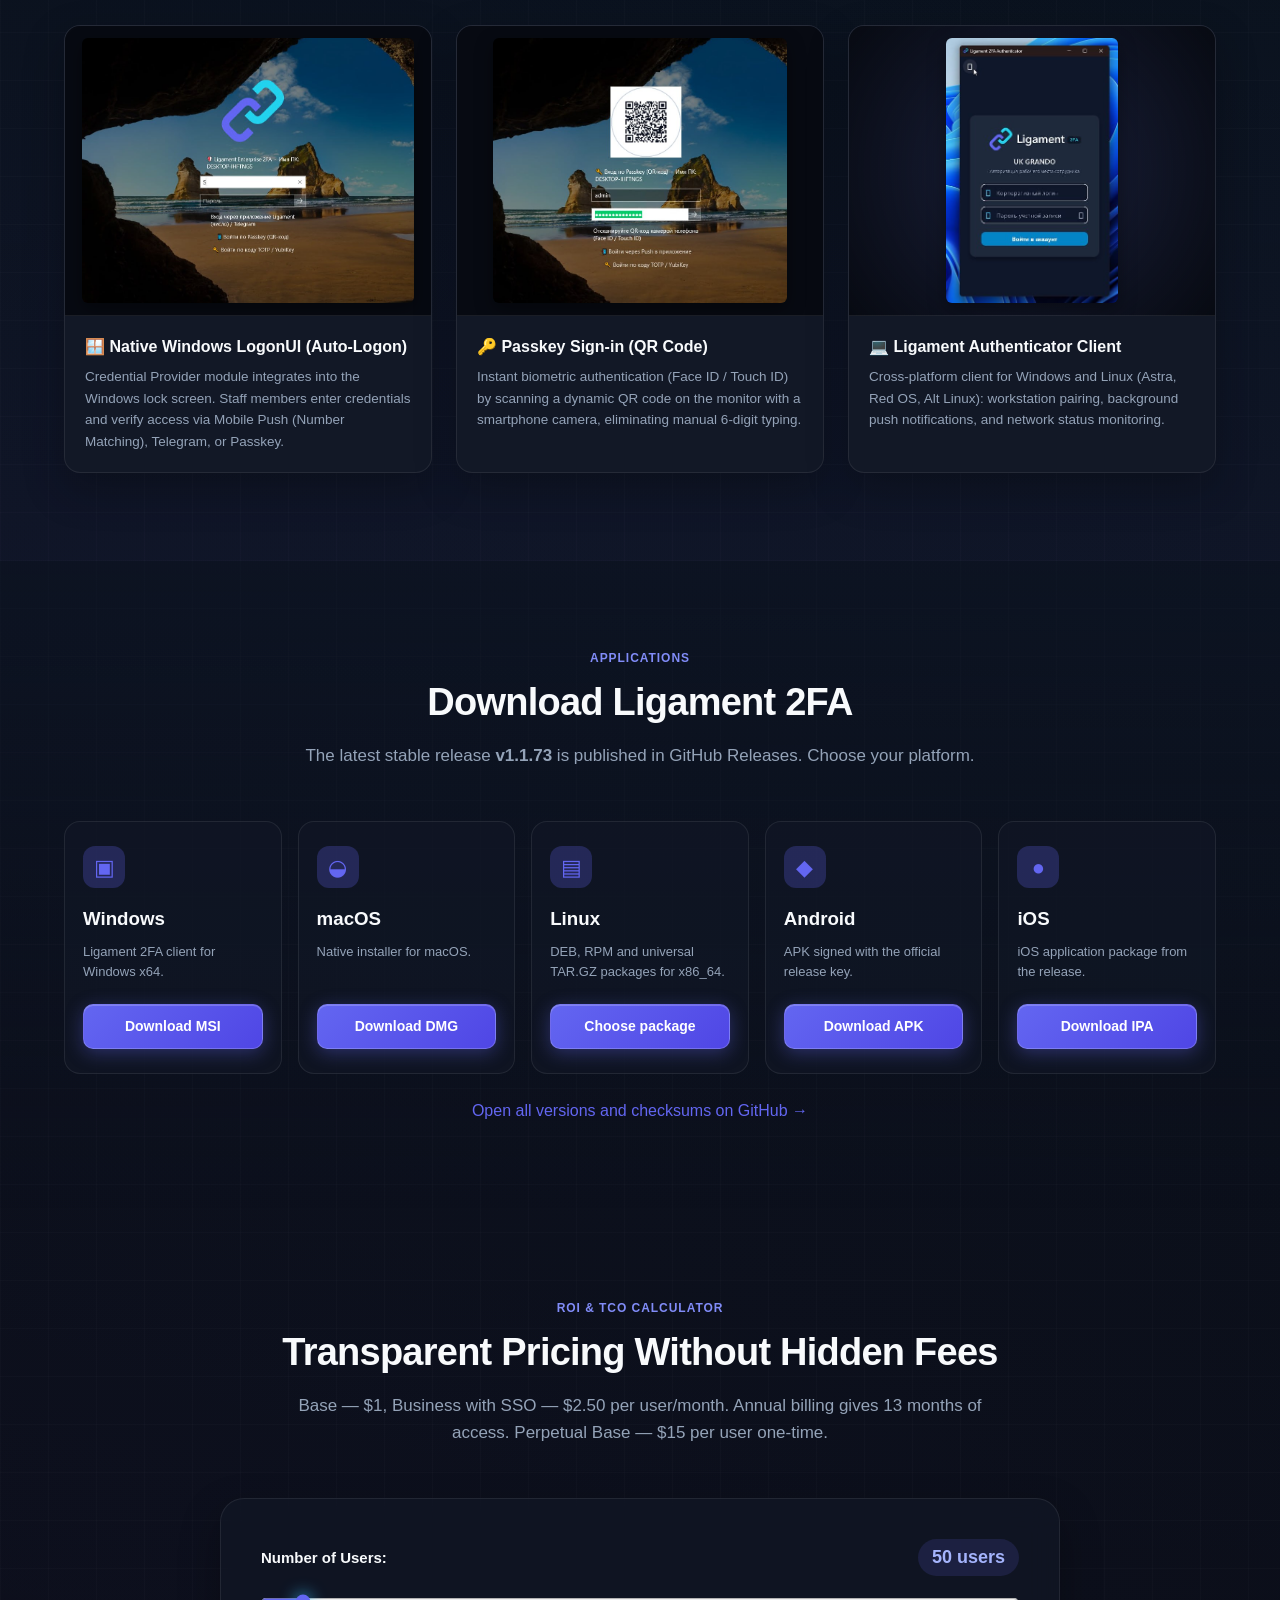
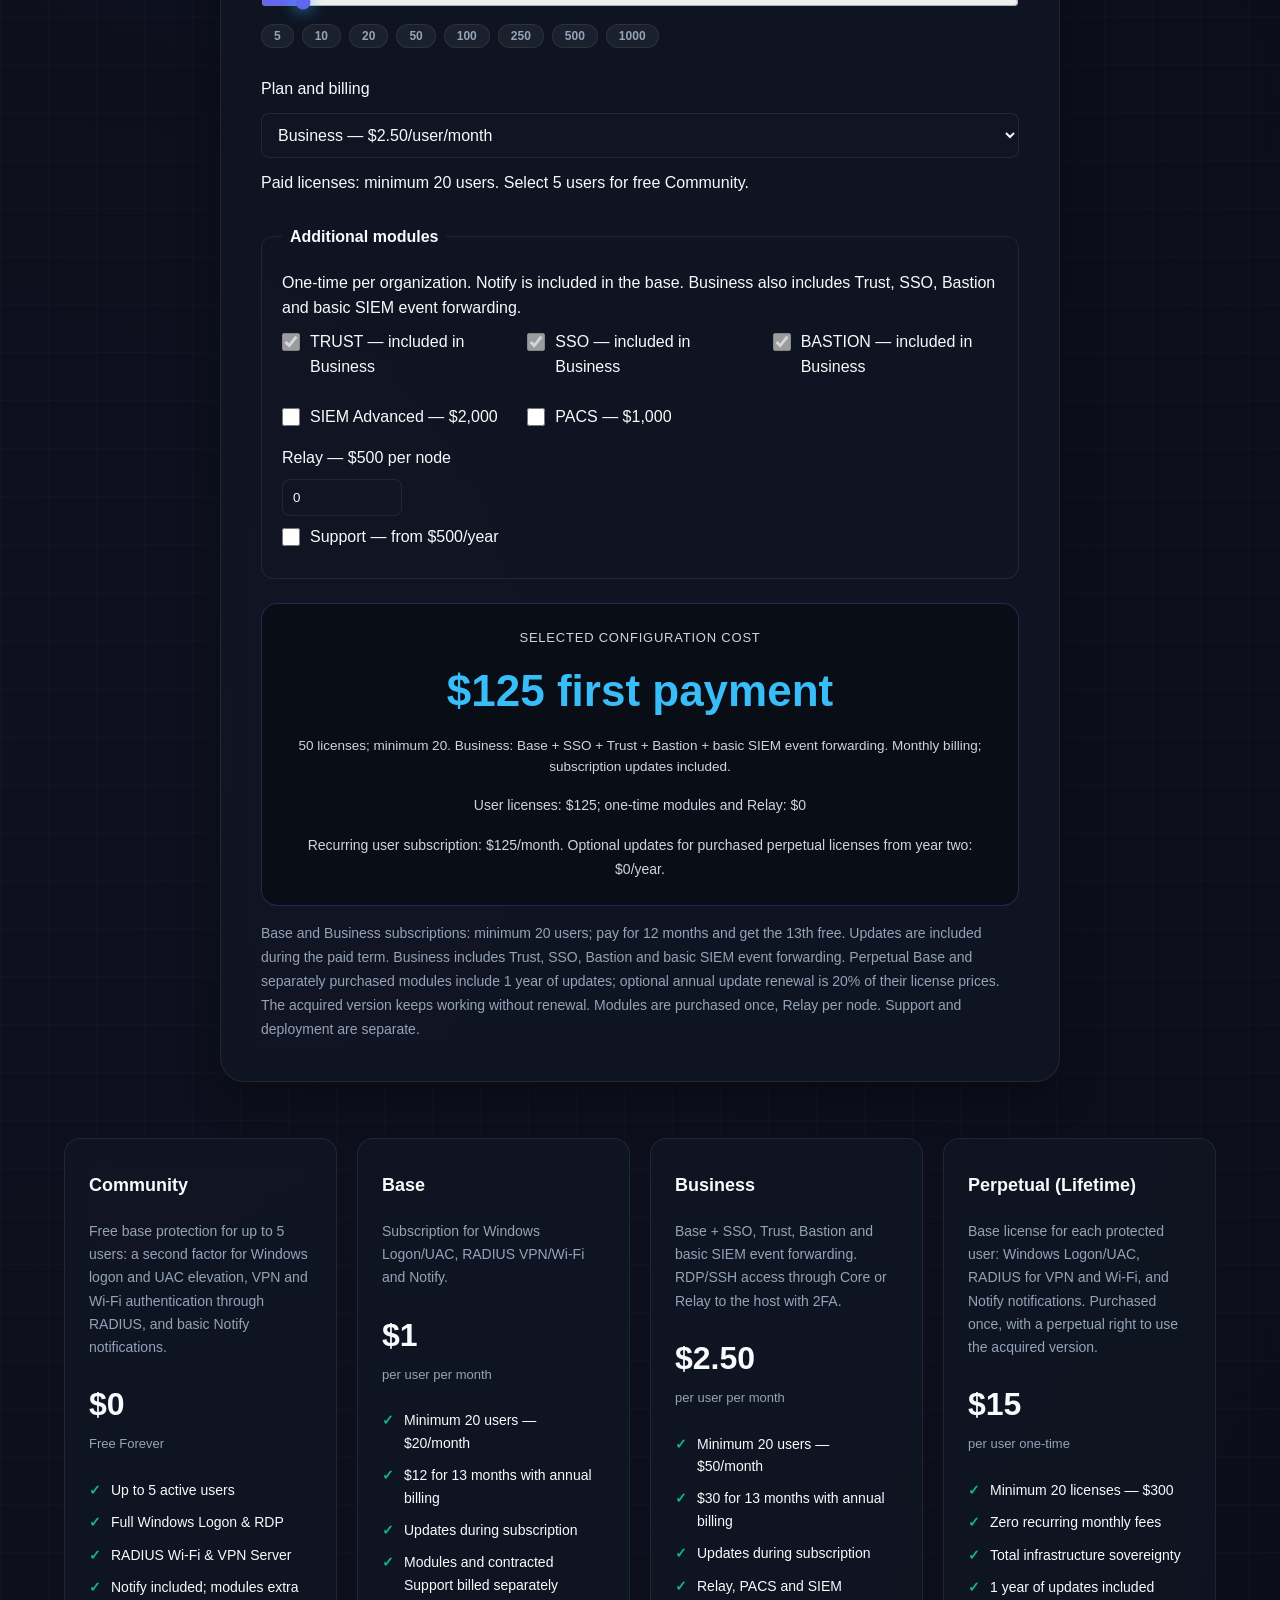
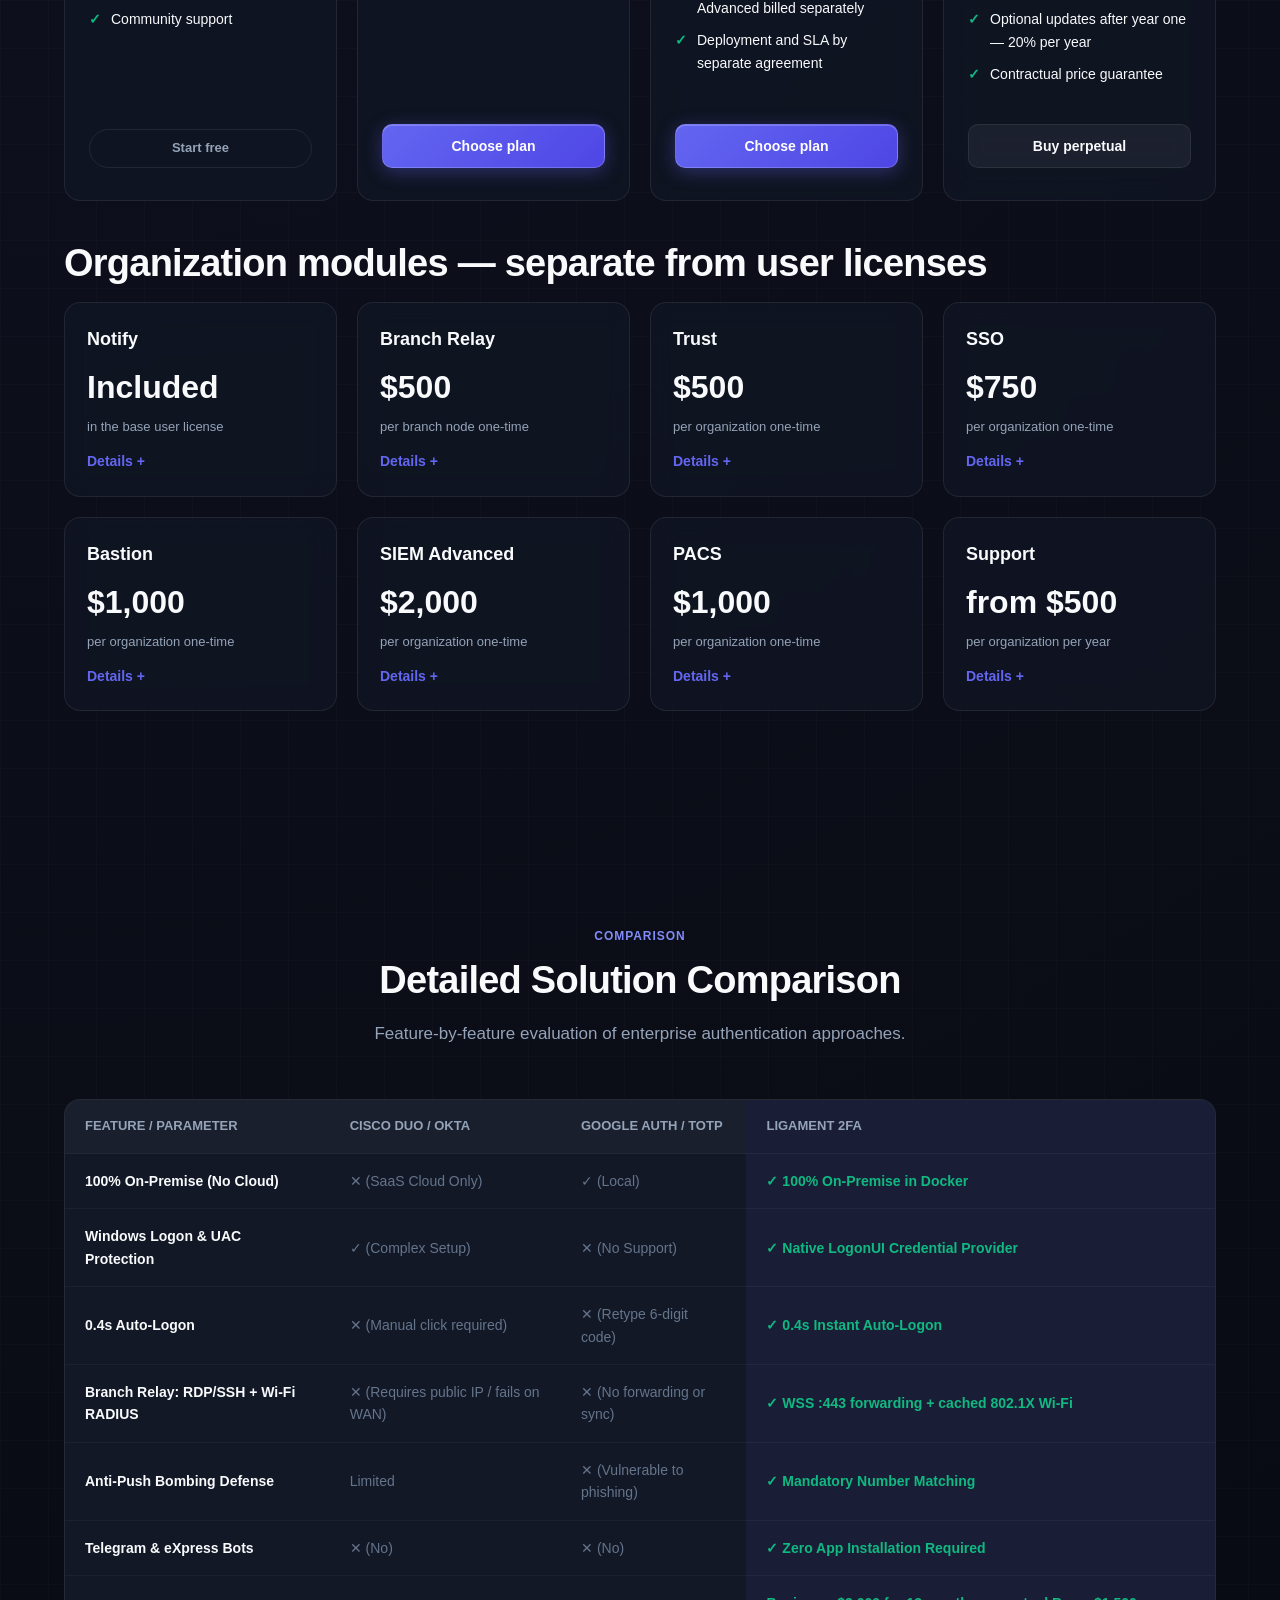
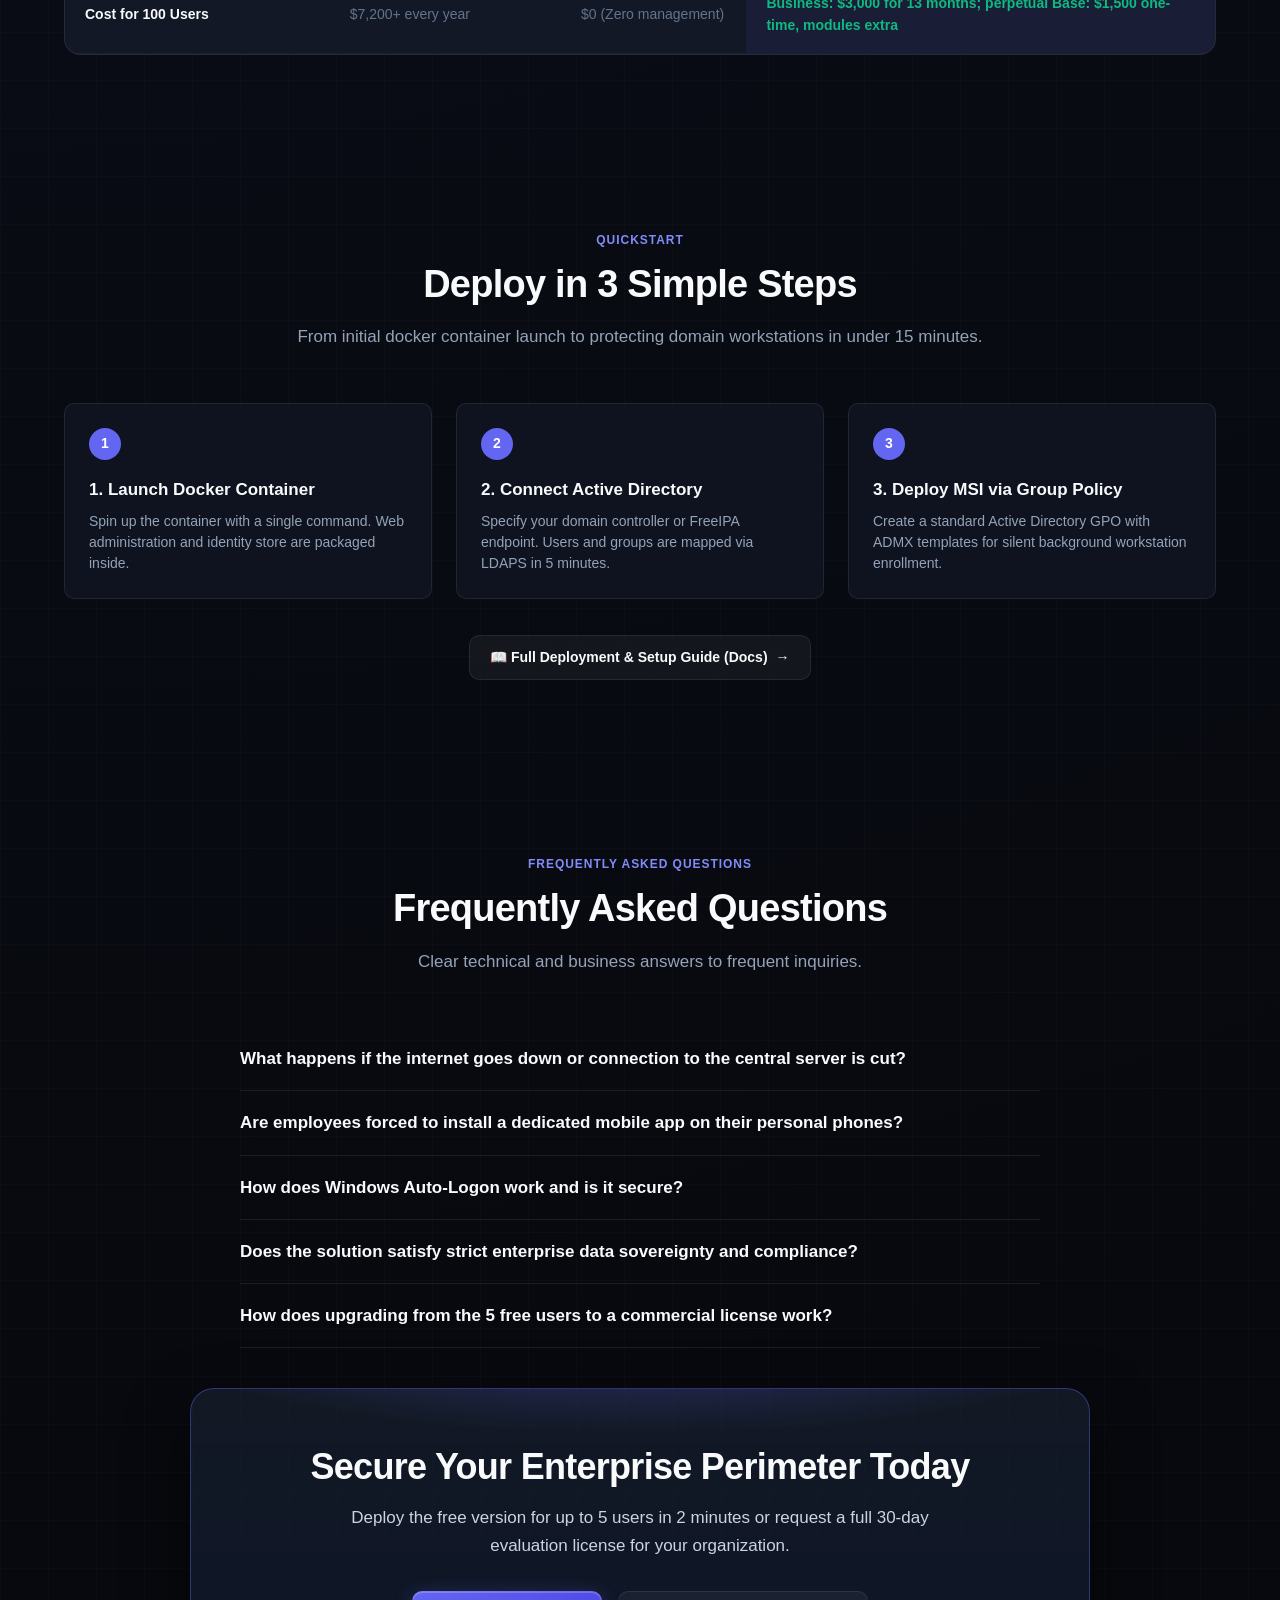
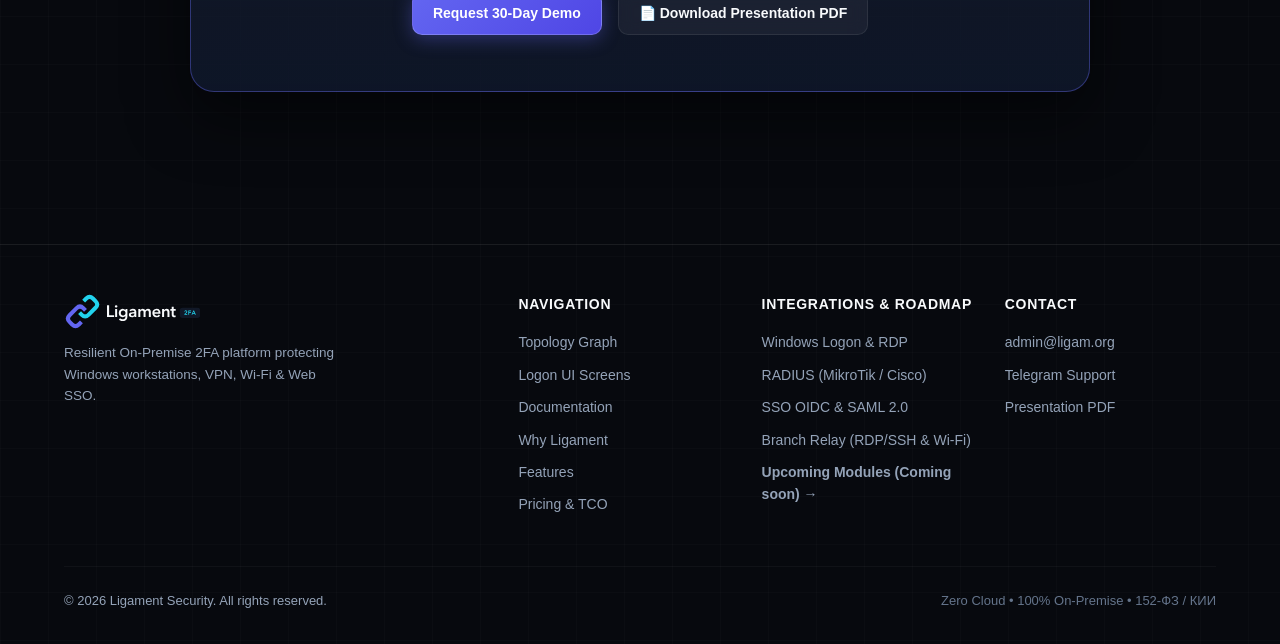
==== commit 31e846ba: "feat(ui): harmonize hero mockup and architecture graph animations with neural mesh style" ====
--- a/en/index.html
+++ b/en/index.html
@@ -129,6 +129,16 @@
                 </div>
               </div>
             </div>
+          </div>
+
+          <!-- Center: Cyber Laser Bridge -->
+          <div class="mockup-cyber-bridge" id="mockup-bridge" aria-hidden="true">
+            <span class="bridge-badge">
+              <span class="pulse-dot"></span> WSS :443
+            </span>
+            <svg class="bridge-line-svg" viewBox="0 0 90 20" fill="none" xmlns="http://www.w3.org/2000/svg">
+              <path class="bridge-stream" d="M 0 10 L 90 10" stroke="#22d3ee" stroke-width="2.5" />
+            </svg>
           </div>
 
           <!-- Right: Smartphone Push -->
--- a/styles.css
+++ b/styles.css
@@ -775,32 +775,54 @@
 
 /* Hero Visual Mockup: Auto-Logon + Push */
 .hero-mockup-wrapper {
-  max-width: 920px;
+  max-width: 960px;
   margin: 0 auto;
-  background: linear-gradient(180deg, rgba(30, 41, 59, 0.4), rgba(15, 23, 42, 0.8));
-  border: 1px solid var(--border);
+  background: rgba(13, 18, 31, 0.72);
+  backdrop-filter: blur(16px);
+  -webkit-backdrop-filter: blur(16px);
+  border: 1px solid rgba(34, 211, 238, 0.22);
   border-radius: var(--radius-xl);
   padding: 28px;
-  box-shadow: 0 24px 60px rgba(0, 0, 0, 0.5);
+  box-shadow: 0 24px 60px rgba(0, 0, 0, 0.5), 0 0 35px rgba(34, 211, 238, 0.08);
+  position: relative;
+  overflow: hidden;
+}
+.hero-mockup-wrapper::before {
+  content: "";
+  position: absolute;
+  top: 0;
+  left: 20%;
+  right: 20%;
+  height: 1px;
+  background: linear-gradient(90deg, transparent, rgba(34, 211, 238, 0.8), rgba(129, 140, 248, 0.8), transparent);
+  pointer-events: none;
 }
 .mockup-grid {
   display: grid;
-  grid-template-columns: 1.2fr 0.8fr;
-  gap: 24px;
-  align-items: center;
-}
-@media (max-width: 768px) {
+  grid-template-columns: 1.15fr auto 0.85fr;
+  gap: 16px;
+  align-items: center;
+}
+@media (max-width: 900px) {
   .site-nav { display: none; }
-  .mockup-grid { grid-template-columns: 1fr; }
+  .mockup-grid { grid-template-columns: 1fr; gap: 20px; }
   .hero-title { font-size: 34px; }
   .hero-desc { font-size: 16px; }
 }
 .mockup-card {
-  background: #0d121f;
-  border: 1px solid rgba(255, 255, 255, 0.08);
+  background: rgba(15, 23, 42, 0.78);
+  backdrop-filter: blur(12px);
+  -webkit-backdrop-filter: blur(12px);
+  border: 1px solid rgba(34, 211, 238, 0.2);
   border-radius: var(--radius-lg);
   padding: 24px;
   text-align: left;
+  position: relative;
+  transition: border-color 0.4s ease, box-shadow 0.4s ease;
+}
+.mockup-card.unlocked-glow {
+  border-color: rgba(52, 211, 153, 0.85);
+  box-shadow: 0 0 35px rgba(52, 211, 153, 0.45), inset 0 0 20px rgba(52, 211, 153, 0.15);
 }
 .mockup-tag {
   font-size: 11px;
@@ -812,10 +834,10 @@
   display: block;
 }
 .windows-logon-screen {
-  background: #090d16;
+  background: rgba(9, 13, 22, 0.85);
   border-radius: var(--radius-md);
   padding: 20px;
-  border: 1px solid rgba(255, 255, 255, 0.06);
+  border: 1px solid rgba(255, 255, 255, 0.08);
 }
 .user-avatar-placeholder {
   width: 56px;
@@ -829,6 +851,7 @@
   font-weight: 700;
   font-size: 20px;
   color: #fff;
+  box-shadow: 0 0 16px rgba(6, 182, 212, 0.35);
 }
 .user-name {
   font-size: 16px;
@@ -836,11 +859,40 @@
   margin-bottom: 16px;
 }
 .matching-number-box {
-  background: rgba(99, 102, 241, 0.12);
-  border: 1px solid rgba(99, 102, 241, 0.3);
+  background: linear-gradient(135deg, rgba(34, 211, 238, 0.08), rgba(129, 140, 248, 0.12));
+  border: 1px solid rgba(34, 211, 238, 0.4);
   border-radius: var(--radius-md);
   padding: 12px;
   text-align: center;
+  box-shadow: 0 0 20px rgba(34, 211, 238, 0.18), inset 0 0 15px rgba(129, 140, 248, 0.12);
+  animation: neon-glow-pulse 3.5s ease-in-out infinite alternate;
+  position: relative;
+  overflow: hidden;
+}
+.matching-number-box::after {
+  content: "";
+  position: absolute;
+  top: 0;
+  left: -100%;
+  width: 100%;
+  height: 100%;
+  background: linear-gradient(90deg, transparent, rgba(34, 211, 238, 0.15), transparent);
+  animation: cyber-scanline 4s linear infinite;
+  pointer-events: none;
+}
+@keyframes cyber-scanline {
+  0% { left: -100%; }
+  100% { left: 200%; }
+}
+@keyframes neon-glow-pulse {
+  0% {
+    border-color: rgba(34, 211, 238, 0.35);
+    box-shadow: 0 0 15px rgba(34, 211, 238, 0.15), inset 0 0 10px rgba(129, 140, 248, 0.08);
+  }
+  100% {
+    border-color: rgba(129, 140, 248, 0.6);
+    box-shadow: 0 0 24px rgba(129, 140, 248, 0.3), inset 0 0 18px rgba(34, 211, 238, 0.2);
+  }
 }
 .matching-number-label {
   font-size: 12px;
@@ -851,22 +903,88 @@
   font-size: 32px;
   font-weight: 800;
   letter-spacing: 0.05em;
-  color: #a5b4fc;
+  color: #38bdf8;
+  text-shadow: 0 0 12px rgba(56, 189, 248, 0.6), 0 0 24px rgba(129, 140, 248, 0.4);
+}
+
+/* Cyber Laser Bridge between Workstation and Phone */
+.mockup-cyber-bridge {
+  display: flex;
+  flex-direction: column;
+  align-items: center;
+  justify-content: center;
+  gap: 8px;
+  padding: 0 4px;
+  user-select: none;
+}
+.bridge-badge {
+  font-size: 10px;
+  text-transform: uppercase;
+  letter-spacing: 0.08em;
+  font-weight: 700;
+  color: #22d3ee;
+  background: rgba(34, 211, 238, 0.1);
+  border: 1px solid rgba(34, 211, 238, 0.3);
+  padding: 4px 10px;
+  border-radius: var(--radius-full);
+  display: inline-flex;
+  align-items: center;
+  gap: 6px;
+  white-space: nowrap;
+  box-shadow: 0 0 12px rgba(34, 211, 238, 0.15);
+}
+.bridge-line-svg {
+  width: 90px;
+  height: 24px;
+  overflow: visible;
+}
+.bridge-stream {
+  stroke-dasharray: 8 12;
+  stroke-linecap: round;
+  animation: bridge-laser-flow 1.2s linear infinite;
+  filter: drop-shadow(0 0 4px #22d3ee);
+}
+@keyframes bridge-laser-flow {
+  from { stroke-dashoffset: 40; }
+  to { stroke-dashoffset: 0; }
+}
+.mockup-cyber-bridge.bridge-success .bridge-badge {
+  color: #34d399;
+  border-color: rgba(52, 211, 153, 0.6);
+  background: rgba(52, 211, 153, 0.15);
+  box-shadow: 0 0 16px rgba(52, 211, 153, 0.35);
+}
+.mockup-cyber-bridge.bridge-success .bridge-stream {
+  stroke: #34d399;
+  filter: drop-shadow(0 0 8px #34d399);
+}
+@media (max-width: 900px) {
+  .mockup-cyber-bridge {
+    flex-direction: row;
+    padding: 8px 0;
+  }
+  .bridge-line-svg {
+    width: 24px;
+    height: 36px;
+    transform: rotate(90deg);
+  }
 }
 
 /* Smartphone Mockup */
 .phone-mockup {
-  background: #000;
+  background: rgba(9, 13, 22, 0.92);
   border-radius: 28px;
-  border: 3px solid #334155;
+  border: 2px solid rgba(34, 211, 238, 0.3);
   padding: 18px;
-  box-shadow: 0 12px 30px rgba(0, 0, 0, 0.6);
+  box-shadow: 0 16px 40px rgba(0, 0, 0, 0.6), 0 0 25px rgba(129, 140, 248, 0.15);
   position: relative;
+  backdrop-filter: blur(12px);
+  -webkit-backdrop-filter: blur(12px);
 }
 .phone-notch {
   width: 80px;
   height: 12px;
-  background: #334155;
+  background: #1e293b;
   border-radius: var(--radius-full);
   margin: 0 auto 16px;
 }
@@ -1634,44 +1752,58 @@
   display: inline-flex;
   align-items: center;
   justify-content: center;
-  width: 46px;
-  height: 46px;
+  width: 48px;
+  height: 48px;
   border-radius: var(--radius-md);
-  background: rgba(255, 255, 255, 0.06);
-  border: 1px solid rgba(255, 255, 255, 0.14);
+  background: rgba(15, 23, 42, 0.7);
+  border: 1px solid rgba(34, 211, 238, 0.25);
   font-size: 19px;
   font-weight: 800;
   color: var(--text-muted);
   cursor: pointer;
-  transition: all 0.2s cubic-bezier(0.16, 1, 0.3, 1);
+  transition: all 0.25s cubic-bezier(0.16, 1, 0.3, 1);
   user-select: none;
+  backdrop-filter: blur(8px);
 }
 .match-opt:hover {
-  background: rgba(255, 255, 255, 0.12);
+  background: rgba(34, 211, 238, 0.15);
+  border-color: #22d3ee;
   color: #fff;
   transform: translateY(-2px);
+  box-shadow: 0 0 16px rgba(34, 211, 238, 0.4);
 }
 .match-opt.active {
-  background: rgba(16, 185, 129, 0.2);
-  border-color: var(--success);
+  background: rgba(16, 185, 129, 0.25);
+  border-color: #34d399;
   color: #34d399;
-  box-shadow: 0 0 16px rgba(16, 185, 129, 0.4);
-  transform: scale(1.05);
+  box-shadow: 0 0 20px rgba(52, 211, 153, 0.6), inset 0 0 10px rgba(52, 211, 153, 0.3);
+  transform: scale(1.06);
 }
 .pulse-dot {
   display: inline-block;
   width: 8px;
   height: 8px;
   border-radius: 50%;
-  background: var(--success);
-  box-shadow: 0 0 8px var(--success);
-  animation: pulse-glow 2s infinite;
+  background: #22d3ee;
+  box-shadow: 0 0 8px #22d3ee;
   margin-right: 6px;
   vertical-align: middle;
-}
-@keyframes pulse-glow {
-  0%, 100% { opacity: 1; transform: scale(1); }
-  50% { opacity: 0.35; transform: scale(0.8); }
+  position: relative;
+}
+.pulse-dot::after {
+  content: "";
+  position: absolute;
+  top: -4px;
+  left: -4px;
+  right: -4px;
+  bottom: -4px;
+  border-radius: 50%;
+  border: 1px solid #22d3ee;
+  animation: radar-beacon 2s cubic-bezier(0, 0.2, 0.8, 1) infinite;
+}
+@keyframes radar-beacon {
+  0% { transform: scale(0.6); opacity: 0.9; }
+  100% { transform: scale(2.4); opacity: 0; }
 }
 
 /* CTA Banner Box */
@@ -1910,14 +2042,26 @@
   background: radial-gradient(circle at 50% 20%, rgba(99, 102, 241, 0.08), transparent 60%);
 }
 .graph-wrapper {
-  background: linear-gradient(180deg, rgba(13, 18, 31, 0.95), rgba(7, 9, 14, 0.98));
-  border: 1px solid var(--border);
+  background: rgba(11, 17, 32, 0.72);
+  backdrop-filter: blur(16px);
+  -webkit-backdrop-filter: blur(16px);
+  border: 1px solid rgba(34, 211, 238, 0.22);
   border-radius: var(--radius-xl);
   padding: 32px 24px;
   position: relative;
   overflow: hidden;
-  box-shadow: 0 20px 50px rgba(0, 0, 0, 0.5);
+  box-shadow: 0 24px 60px rgba(0, 0, 0, 0.5), 0 0 35px rgba(34, 211, 238, 0.08);
   margin-top: 24px;
+}
+.graph-wrapper::before {
+  content: "";
+  position: absolute;
+  top: 0;
+  left: 20%;
+  right: 20%;
+  height: 1px;
+  background: linear-gradient(90deg, transparent, rgba(34, 211, 238, 0.8), rgba(129, 140, 248, 0.8), transparent);
+  pointer-events: none;
 }
 .graph-controls {
   display: flex;
@@ -1928,29 +2072,31 @@
   margin-bottom: 28px;
 }
 .graph-scenario-btn {
-  background: rgba(255, 255, 255, 0.05);
-  border: 1px solid var(--border);
+  background: rgba(15, 23, 42, 0.65);
+  backdrop-filter: blur(8px);
+  border: 1px solid rgba(34, 211, 238, 0.22);
   color: var(--text-muted);
   padding: 8px 18px;
   border-radius: var(--radius-full);
   font-size: 13px;
   font-weight: 600;
   cursor: pointer;
-  transition: all 0.2s cubic-bezier(0.16, 1, 0.3, 1);
+  transition: all 0.25s cubic-bezier(0.16, 1, 0.3, 1);
   display: inline-flex;
   align-items: center;
   gap: 6px;
 }
 .graph-scenario-btn:hover {
-  background: rgba(255, 255, 255, 0.1);
+  background: rgba(34, 211, 238, 0.12);
   color: #fff;
-  border-color: rgba(99, 102, 241, 0.4);
+  border-color: rgba(34, 211, 238, 0.5);
+  box-shadow: 0 0 12px rgba(34, 211, 238, 0.25);
 }
 .graph-scenario-btn.active {
-  background: var(--primary);
+  background: linear-gradient(135deg, rgba(79, 70, 229, 0.85), rgba(6, 182, 212, 0.85));
   color: #fff;
-  border-color: var(--primary);
-  box-shadow: 0 0 16px var(--primary-glow);
+  border-color: #22d3ee;
+  box-shadow: 0 0 20px rgba(34, 211, 238, 0.45);
 }
 .graph-svg-container {
   width: 100%;
@@ -1963,12 +2109,20 @@
   height: auto;
   display: block;
 }
-@keyframes dash-flow {
+@keyframes laser-flow {
   from {
-    stroke-dashoffset: 40;
+    stroke-dashoffset: 56;
   }
   to {
     stroke-dashoffset: 0;
+  }
+}
+@keyframes laser-breath {
+  0%, 100% {
+    opacity: 0.95;
+  }
+  50% {
+    opacity: 0.65;
   }
 }
 @keyframes pulse-ring {
@@ -1985,32 +2139,56 @@
     opacity: 0.6;
   }
 }
+@keyframes core-neon-pulse {
+  0% {
+    stroke: #818cf8;
+    filter: drop-shadow(0 0 8px rgba(129, 140, 248, 0.6));
+  }
+  100% {
+    stroke: #22d3ee;
+    filter: drop-shadow(0 0 20px rgba(34, 211, 238, 0.85));
+  }
+}
+#node-core .node-bg {
+  animation: core-neon-pulse 3s ease-in-out infinite alternate;
+}
 .flow-line {
-  stroke-dasharray: 6 6;
-  animation: dash-flow 1.5s linear infinite;
+  stroke-dasharray: 10 18;
+  stroke-linecap: round;
+  animation: laser-flow 1.25s linear infinite, laser-breath 3.5s ease-in-out infinite;
+  filter: drop-shadow(0 0 5px currentColor);
 }
 .flow-line.reverse {
-  animation: dash-flow 1.5s linear infinite reverse;
+  animation: laser-flow 1.25s linear infinite reverse, laser-breath 3.5s ease-in-out infinite;
 }
 .flow-line.inactive {
   stroke-dasharray: none;
   animation: none;
-  opacity: 0.2;
+  opacity: 0.15;
+  filter: none;
 }
 .graph-node-group {
   cursor: pointer;
-  transition: transform 0.2s ease, opacity 0.2s ease;
+  transition: transform 0.25s cubic-bezier(0.16, 1, 0.3, 1), opacity 0.25s ease;
+}
+.graph-node-group .node-bg {
+  transition: all 0.3s cubic-bezier(0.16, 1, 0.3, 1);
 }
 .graph-node-group:hover {
   transform: translateY(-2px);
 }
+.graph-node-group:hover .node-bg {
+  stroke: #22d3ee;
+  stroke-width: 2.2px;
+  filter: drop-shadow(0 0 16px rgba(34, 211, 238, 0.6));
+}
 .graph-node-group.dimmed {
-  opacity: 0.3;
+  opacity: 0.25;
 }
 .graph-node-group.highlighted .node-bg {
-  stroke: #38bdf8;
-  stroke-width: 2px;
-  filter: drop-shadow(0 0 12px rgba(56, 189, 248, 0.5));
+  stroke: #22d3ee;
+  stroke-width: 2.5px;
+  filter: drop-shadow(0 0 18px rgba(34, 211, 238, 0.75));
 }
 .graph-info-banner {
   background: rgba(15, 23, 42, 0.85);
@@ -2124,8 +2302,43 @@
   color: var(--text-main);
 }
 [data-theme="light"] .cta-banner { background: linear-gradient(150deg, #252d57, #101827); }
-[data-theme="light"] .hero-mockup-wrapper { background: #cbd5e1; box-shadow: 0 12px 30px rgba(15, 23, 42, 0.15); }
-[data-theme="light"] .graph-wrapper { box-shadow: 0 12px 30px rgba(15, 23, 42, 0.15); }
+[data-theme="light"] .hero-mockup-wrapper {
+  background: rgba(241, 245, 249, 0.82);
+  backdrop-filter: blur(16px);
+  -webkit-backdrop-filter: blur(16px);
+  border-color: rgba(99, 102, 241, 0.25);
+  box-shadow: 0 16px 40px rgba(15, 23, 42, 0.12);
+}
+[data-theme="light"] .graph-wrapper {
+  background: rgba(241, 245, 249, 0.82);
+  backdrop-filter: blur(16px);
+  -webkit-backdrop-filter: blur(16px);
+  border-color: rgba(99, 102, 241, 0.25);
+  box-shadow: 0 16px 40px rgba(15, 23, 42, 0.12);
+}
+[data-theme="light"] .mockup-card {
+  background: rgba(255, 255, 255, 0.88);
+  border-color: rgba(99, 102, 241, 0.2);
+}
+[data-theme="light"] .windows-logon-screen {
+  background: rgba(248, 250, 252, 0.95);
+  border-color: rgba(203, 213, 225, 0.8);
+}
+[data-theme="light"] .graph-scenario-btn {
+  background: rgba(255, 255, 255, 0.75);
+  border-color: rgba(99, 102, 241, 0.22);
+  color: #334155;
+}
+[data-theme="light"] .graph-scenario-btn:hover {
+  background: rgba(224, 231, 255, 0.6);
+  color: #1e1b4b;
+}
+[data-theme="light"] .graph-scenario-btn.active {
+  background: linear-gradient(135deg, #4f46e5, #0284c7);
+  color: #fff;
+  border-color: #4f46e5;
+  box-shadow: 0 0 18px rgba(79, 70, 229, 0.4);
+}
 [data-theme="light"] .hero-badge-pill { color: #3730a3; background: #e0e7ff; }
 [data-theme="light"] .announcement-bar a { color: #3730a3; }
 [data-theme="light"] .hero-title span { background-image: linear-gradient(110deg, #4338ca, #0369a1); }
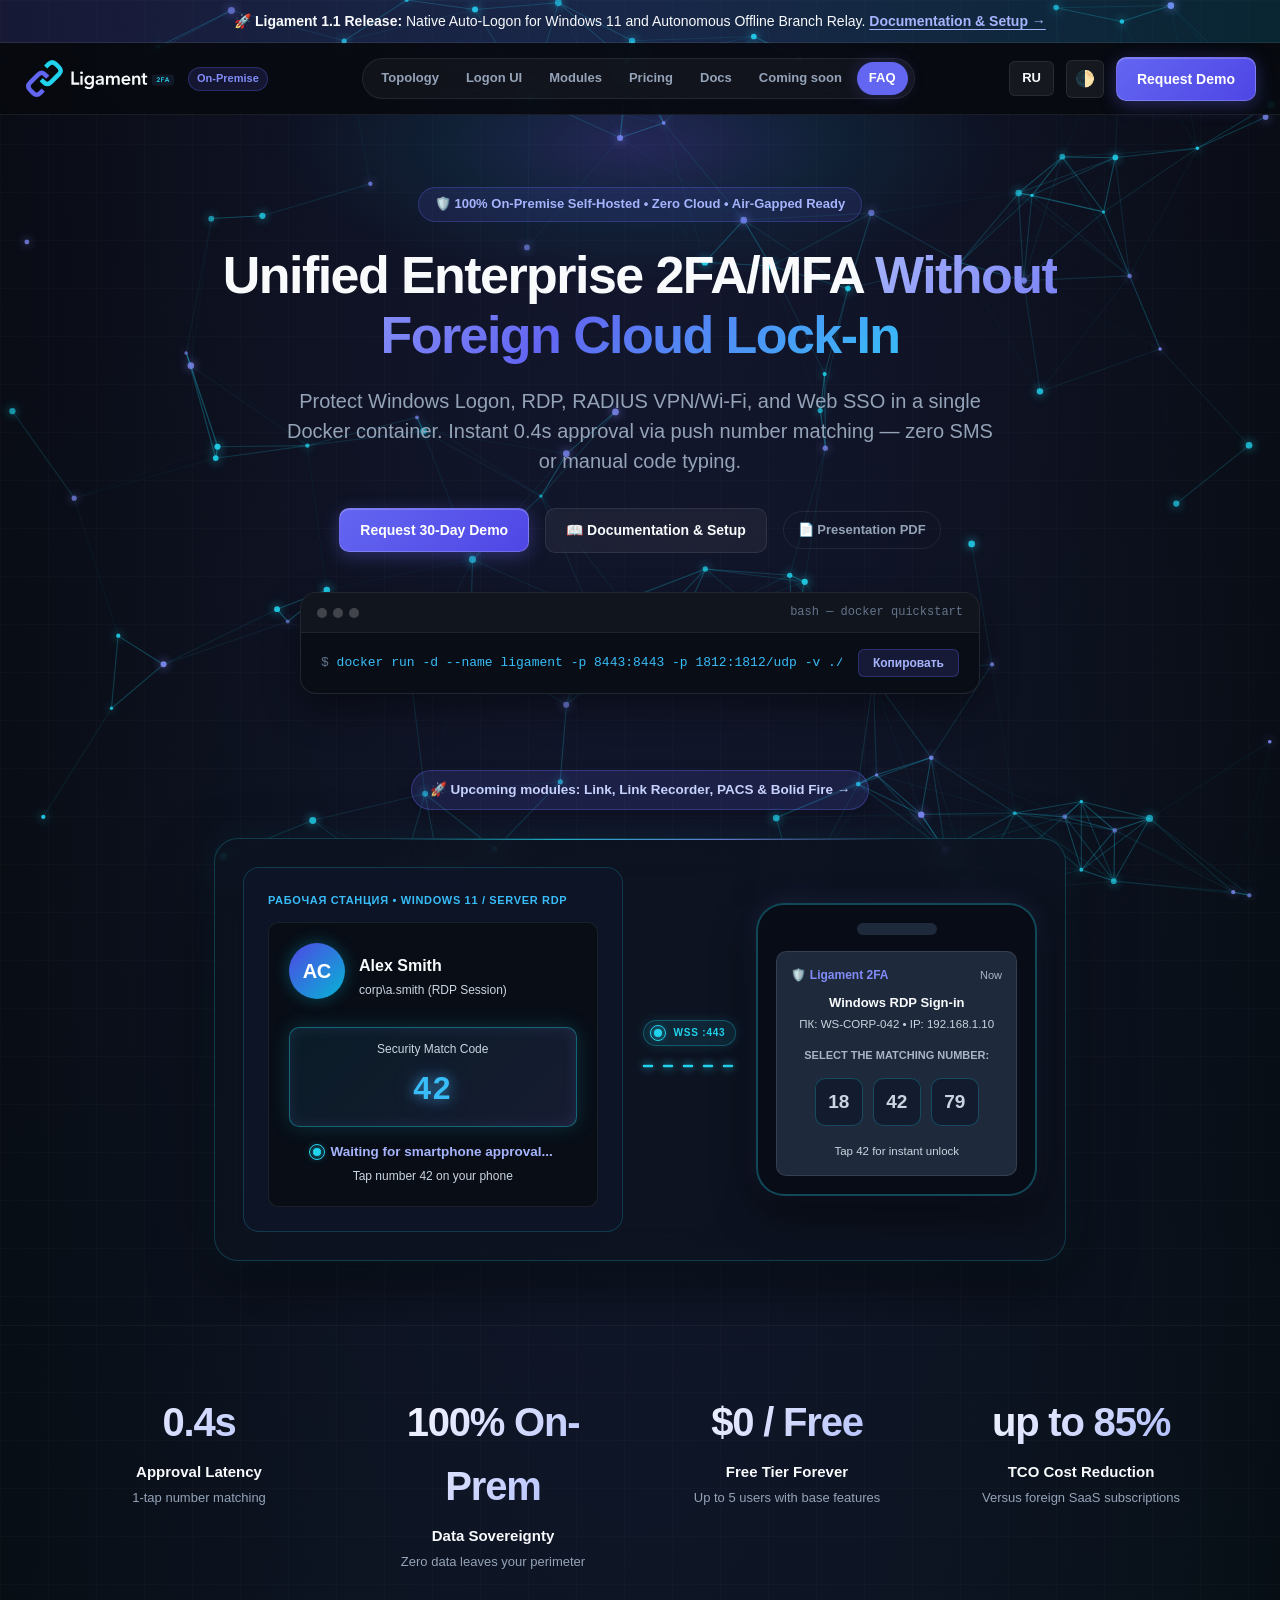
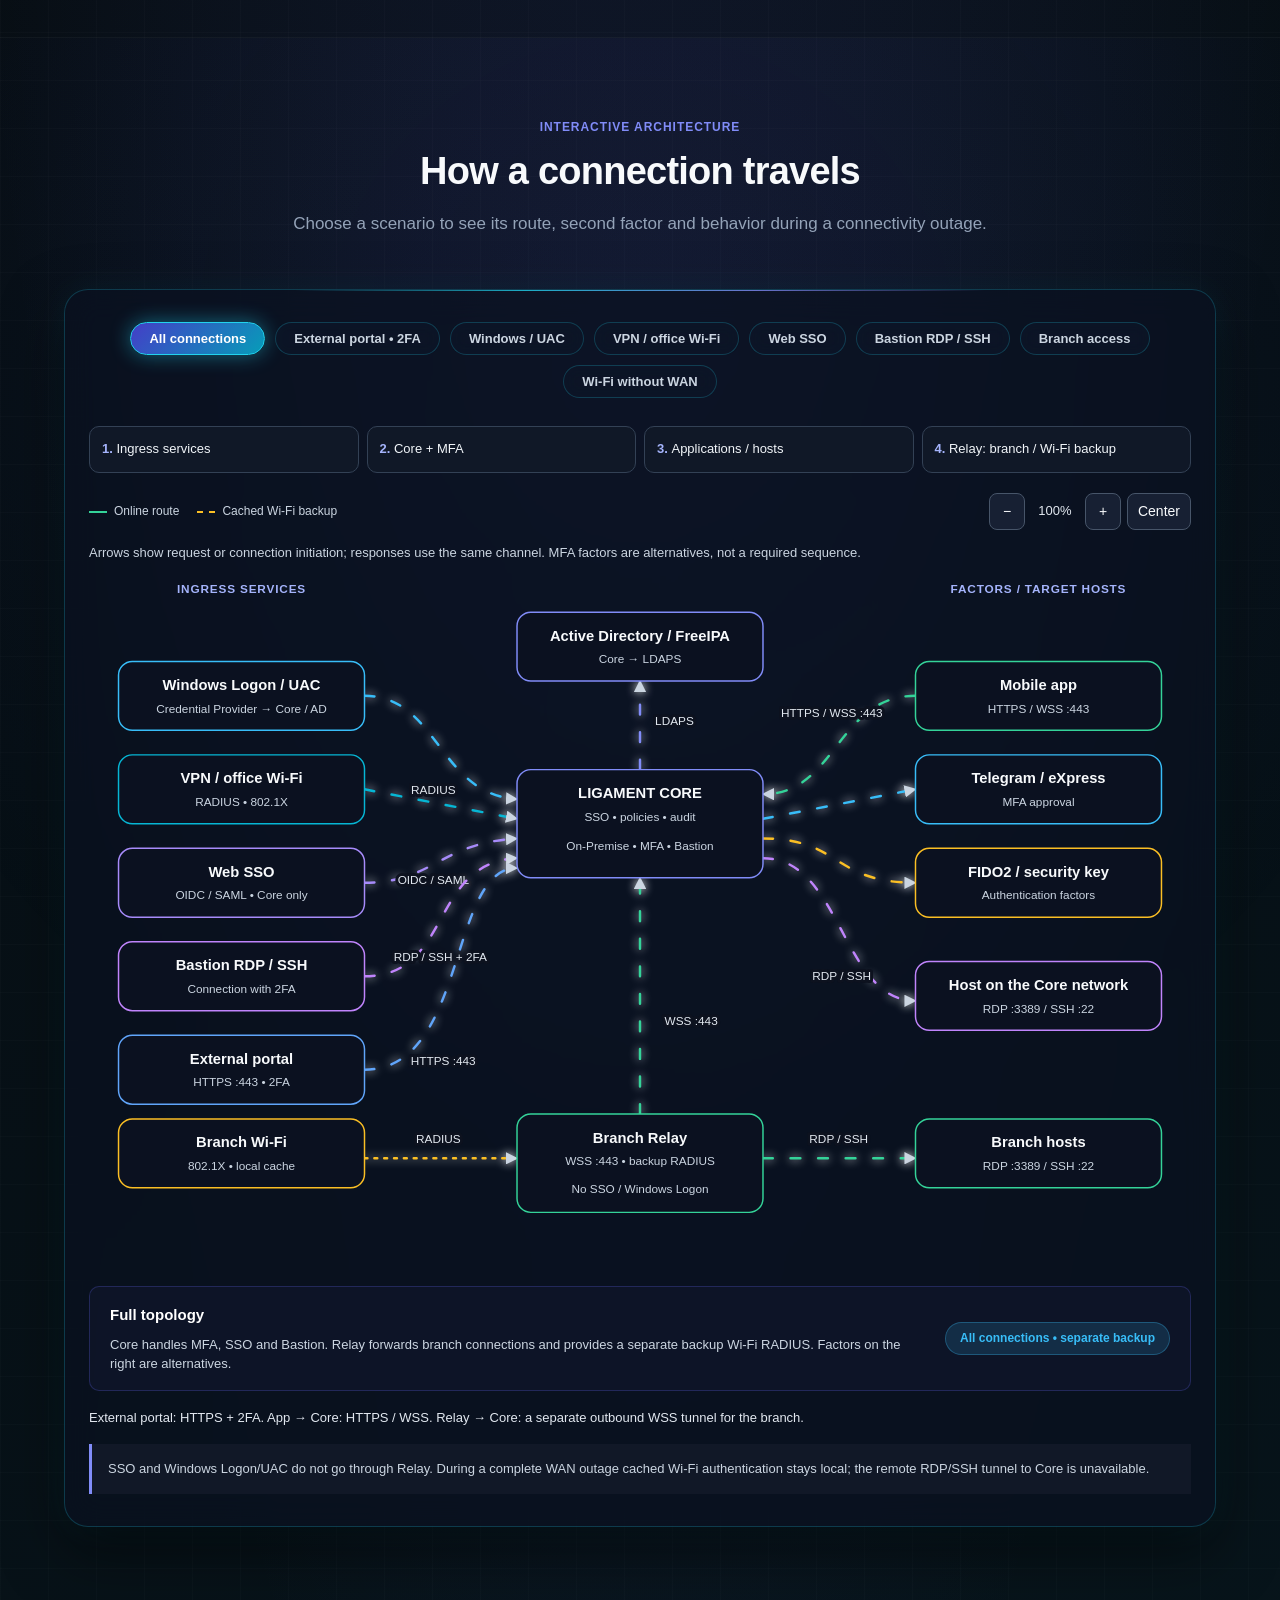
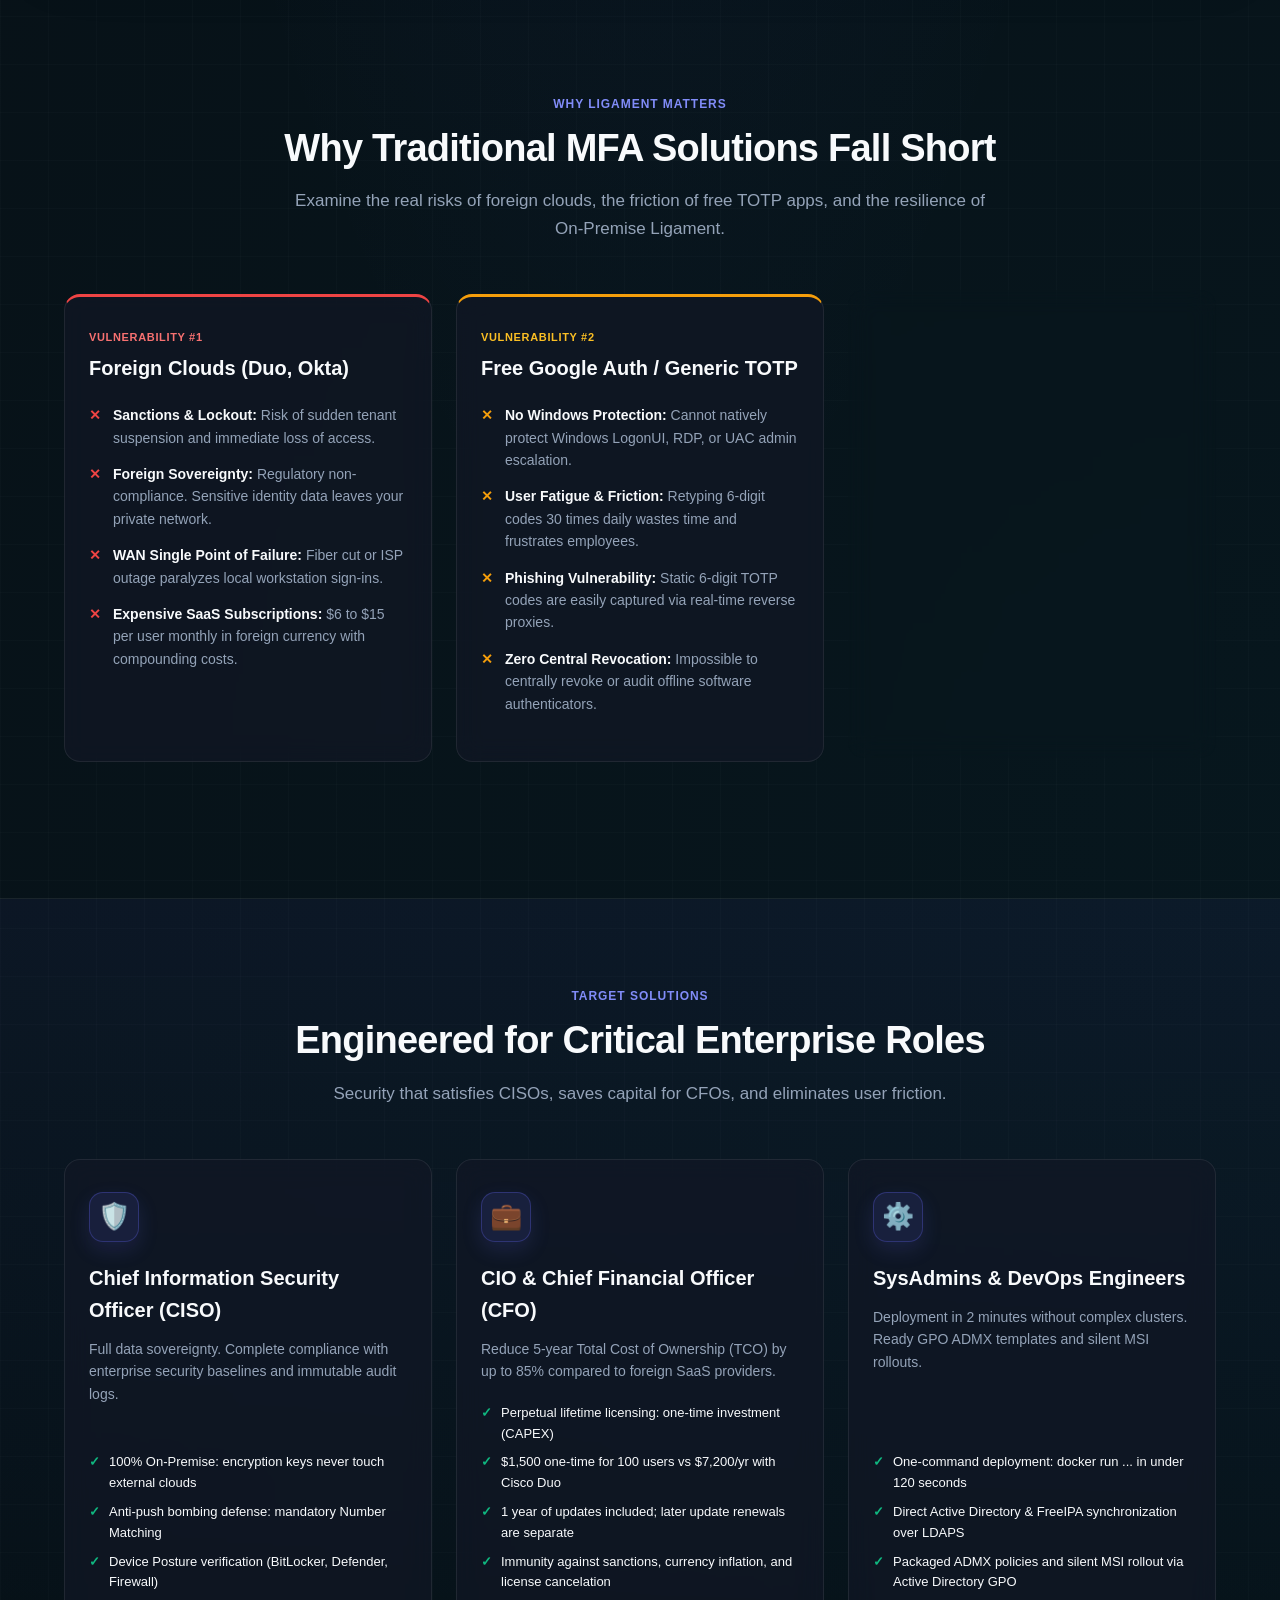
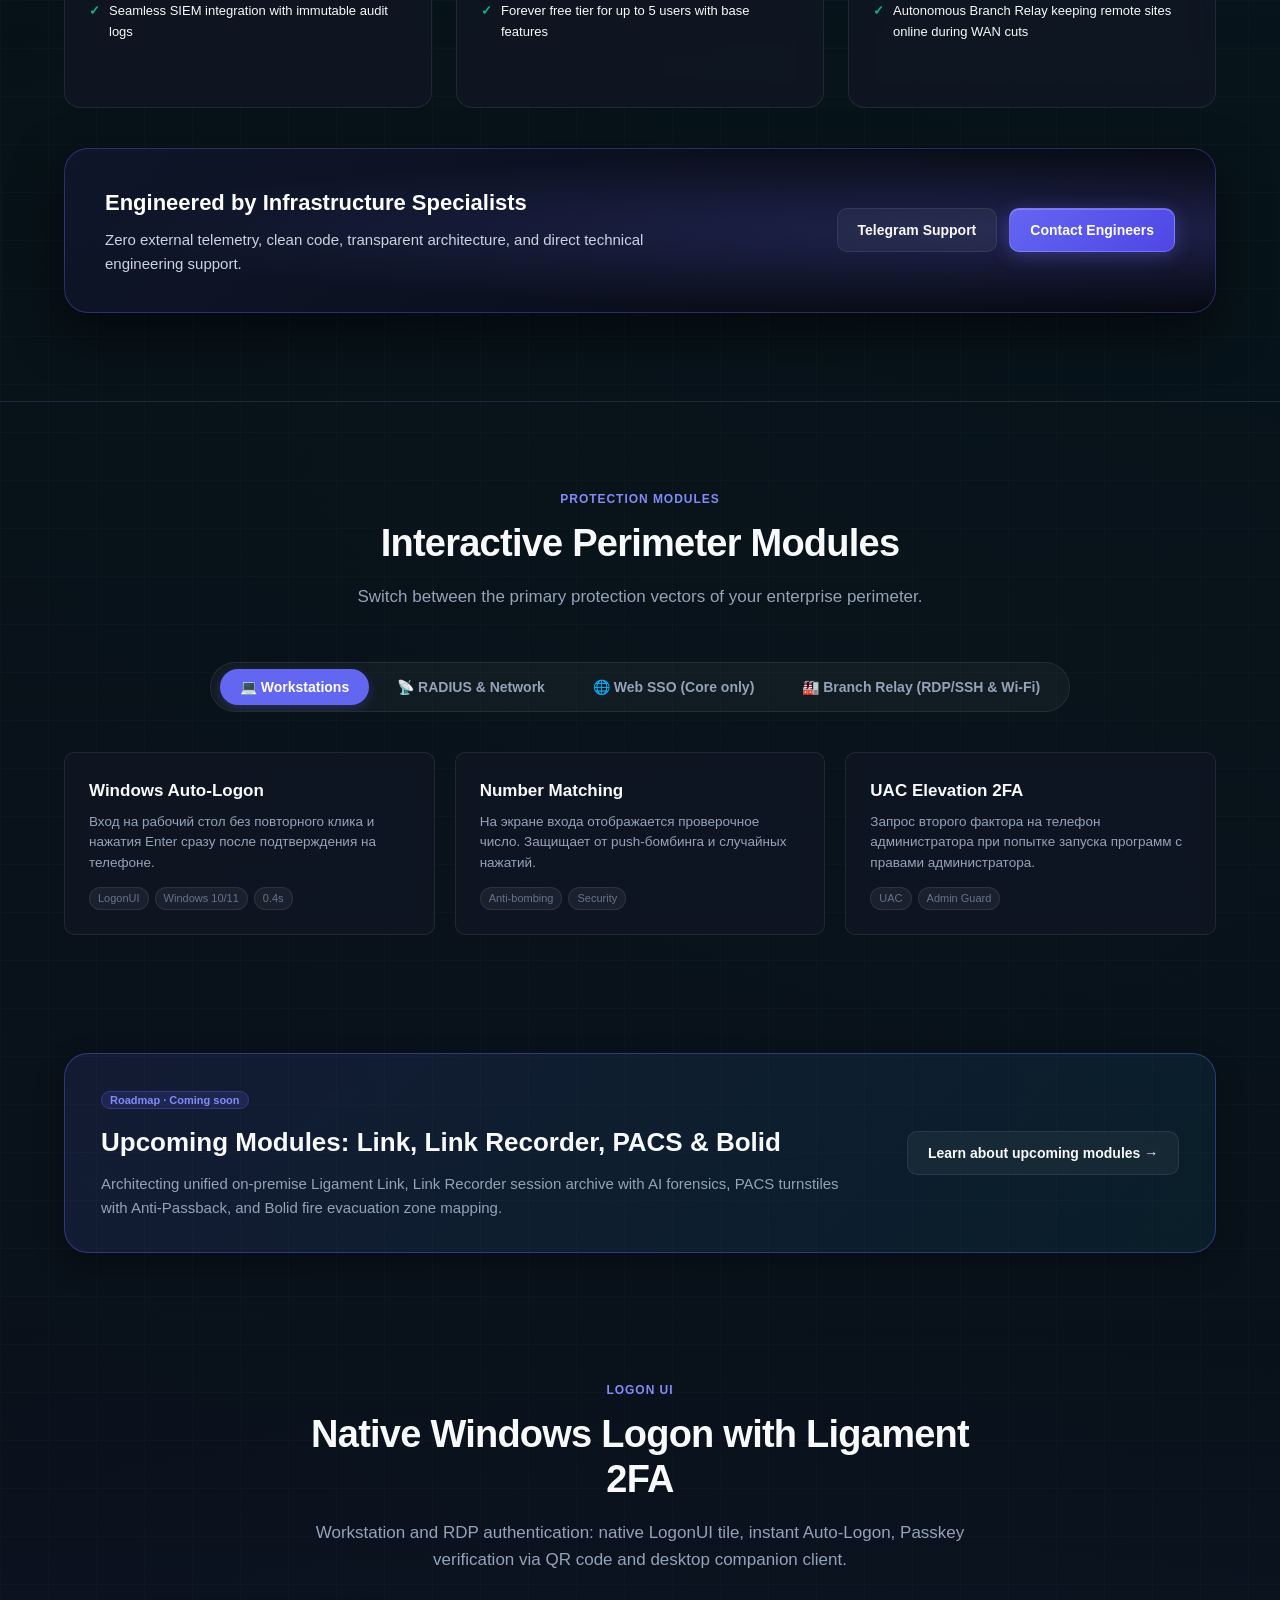
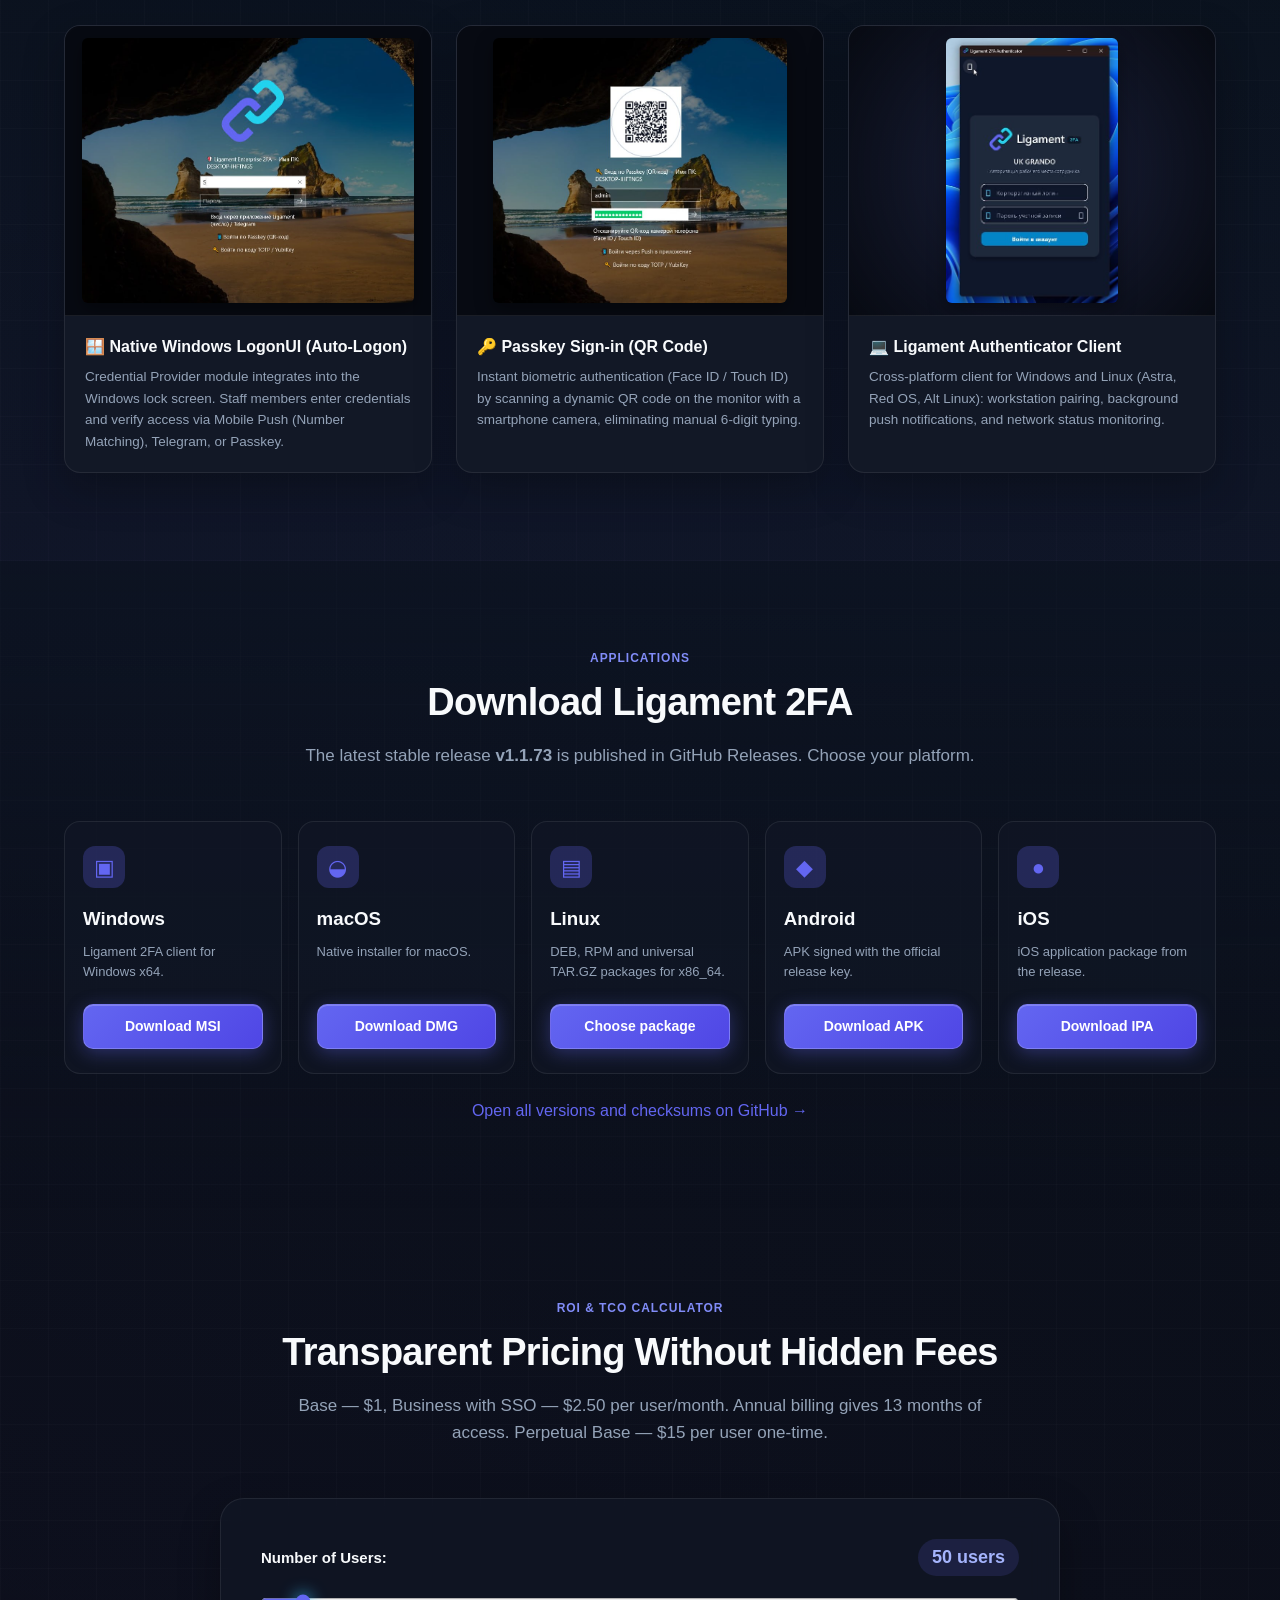
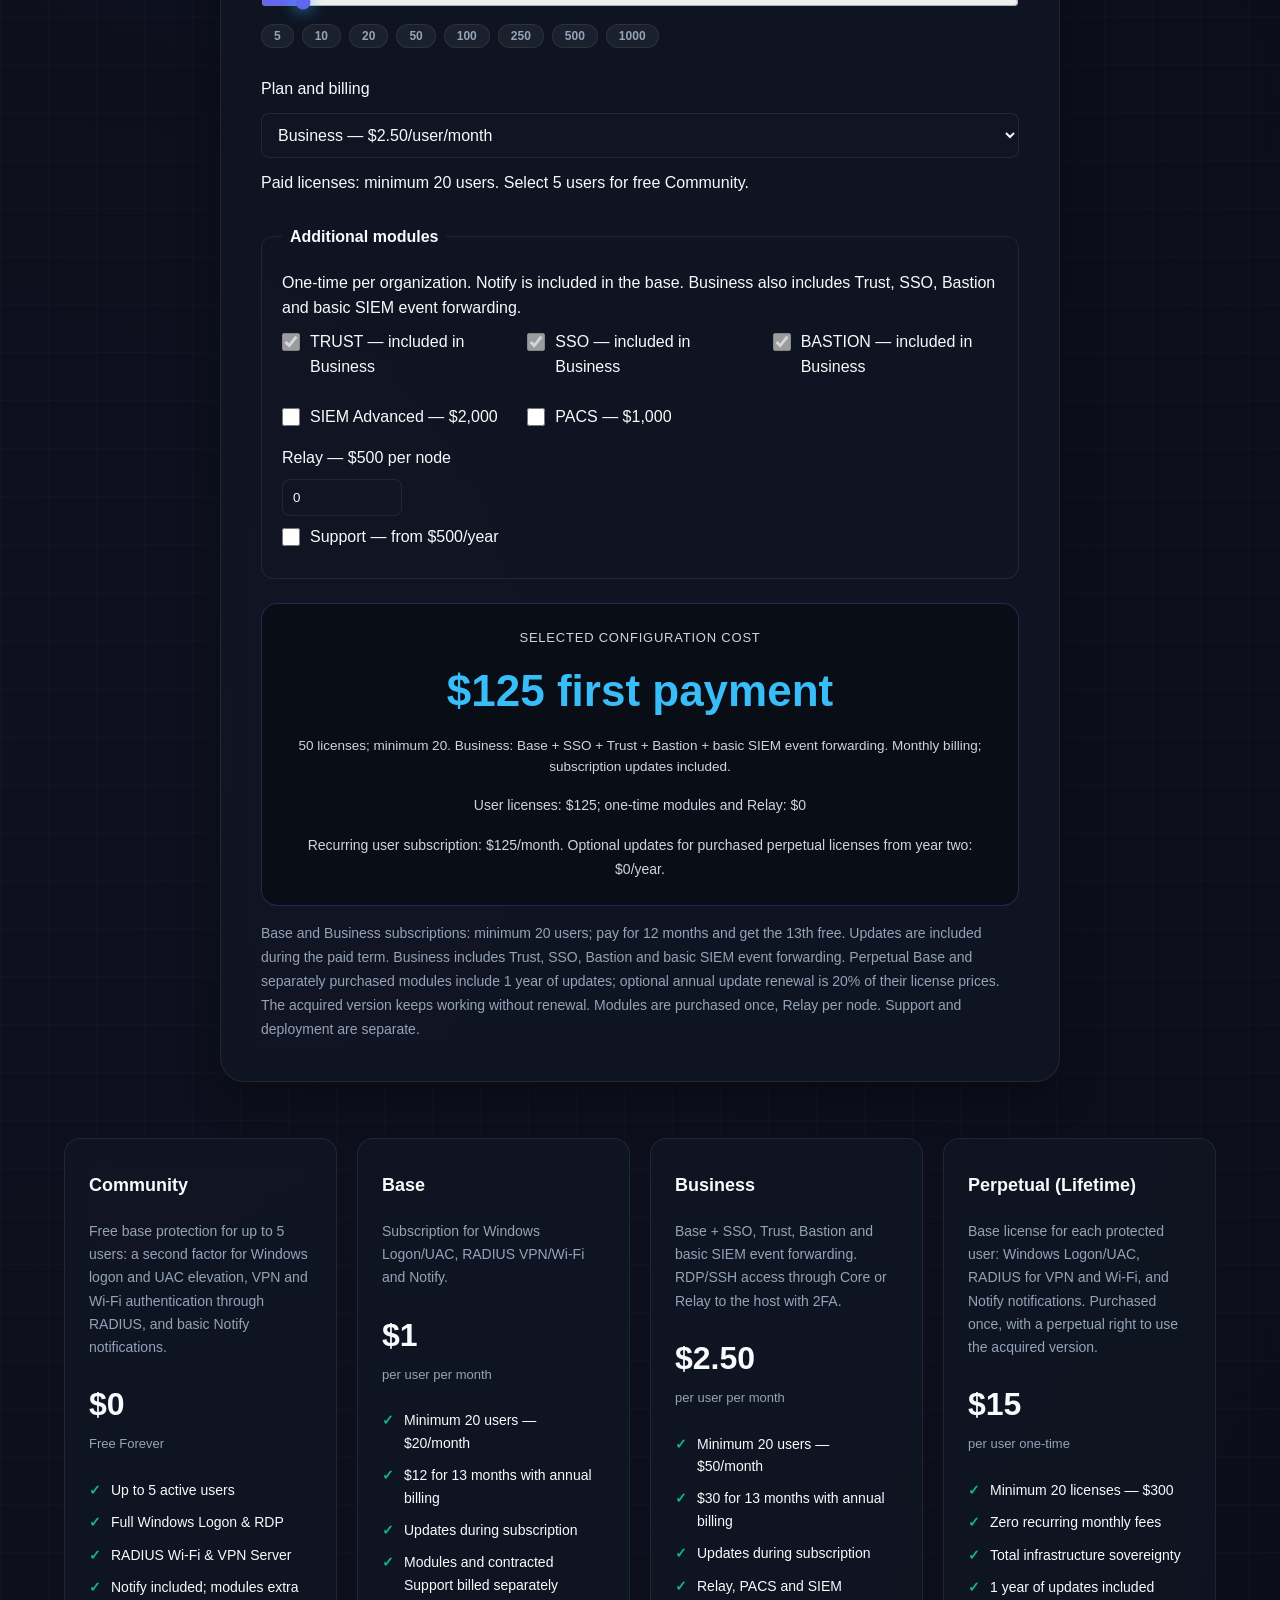
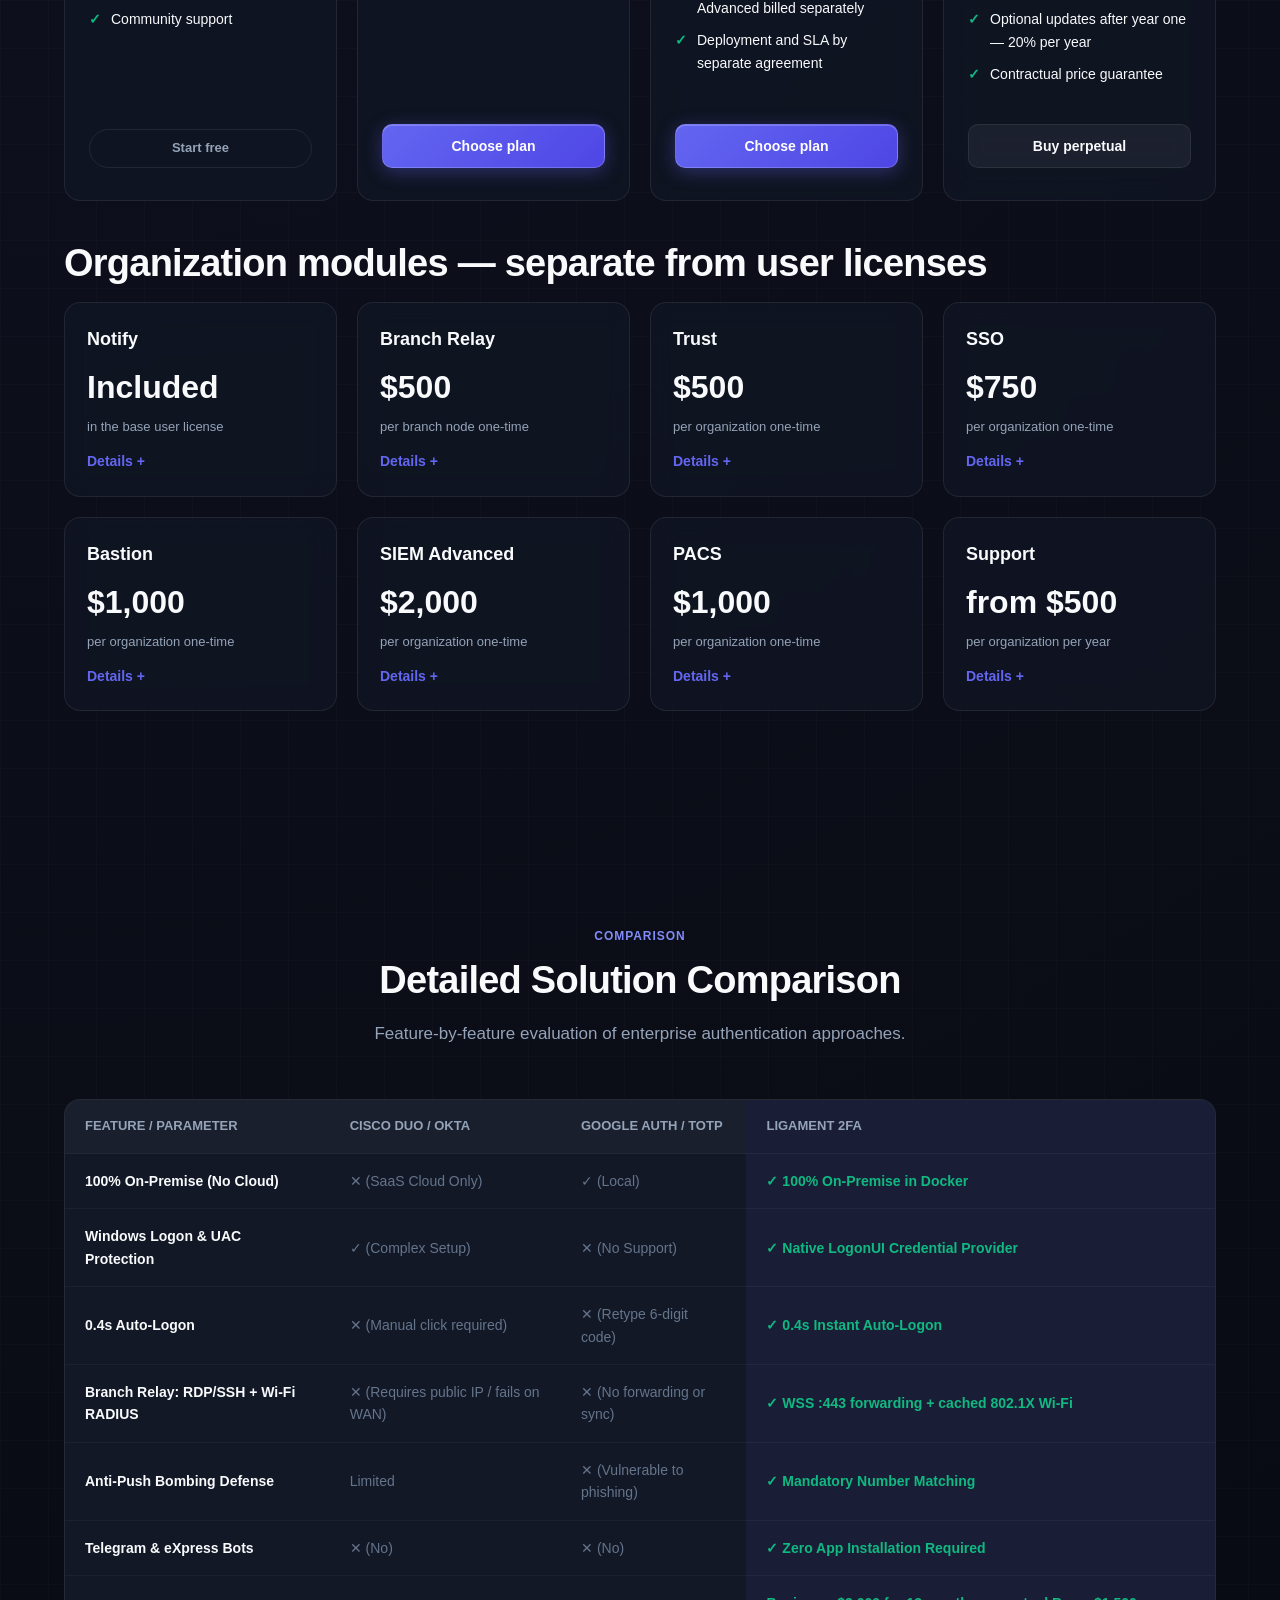
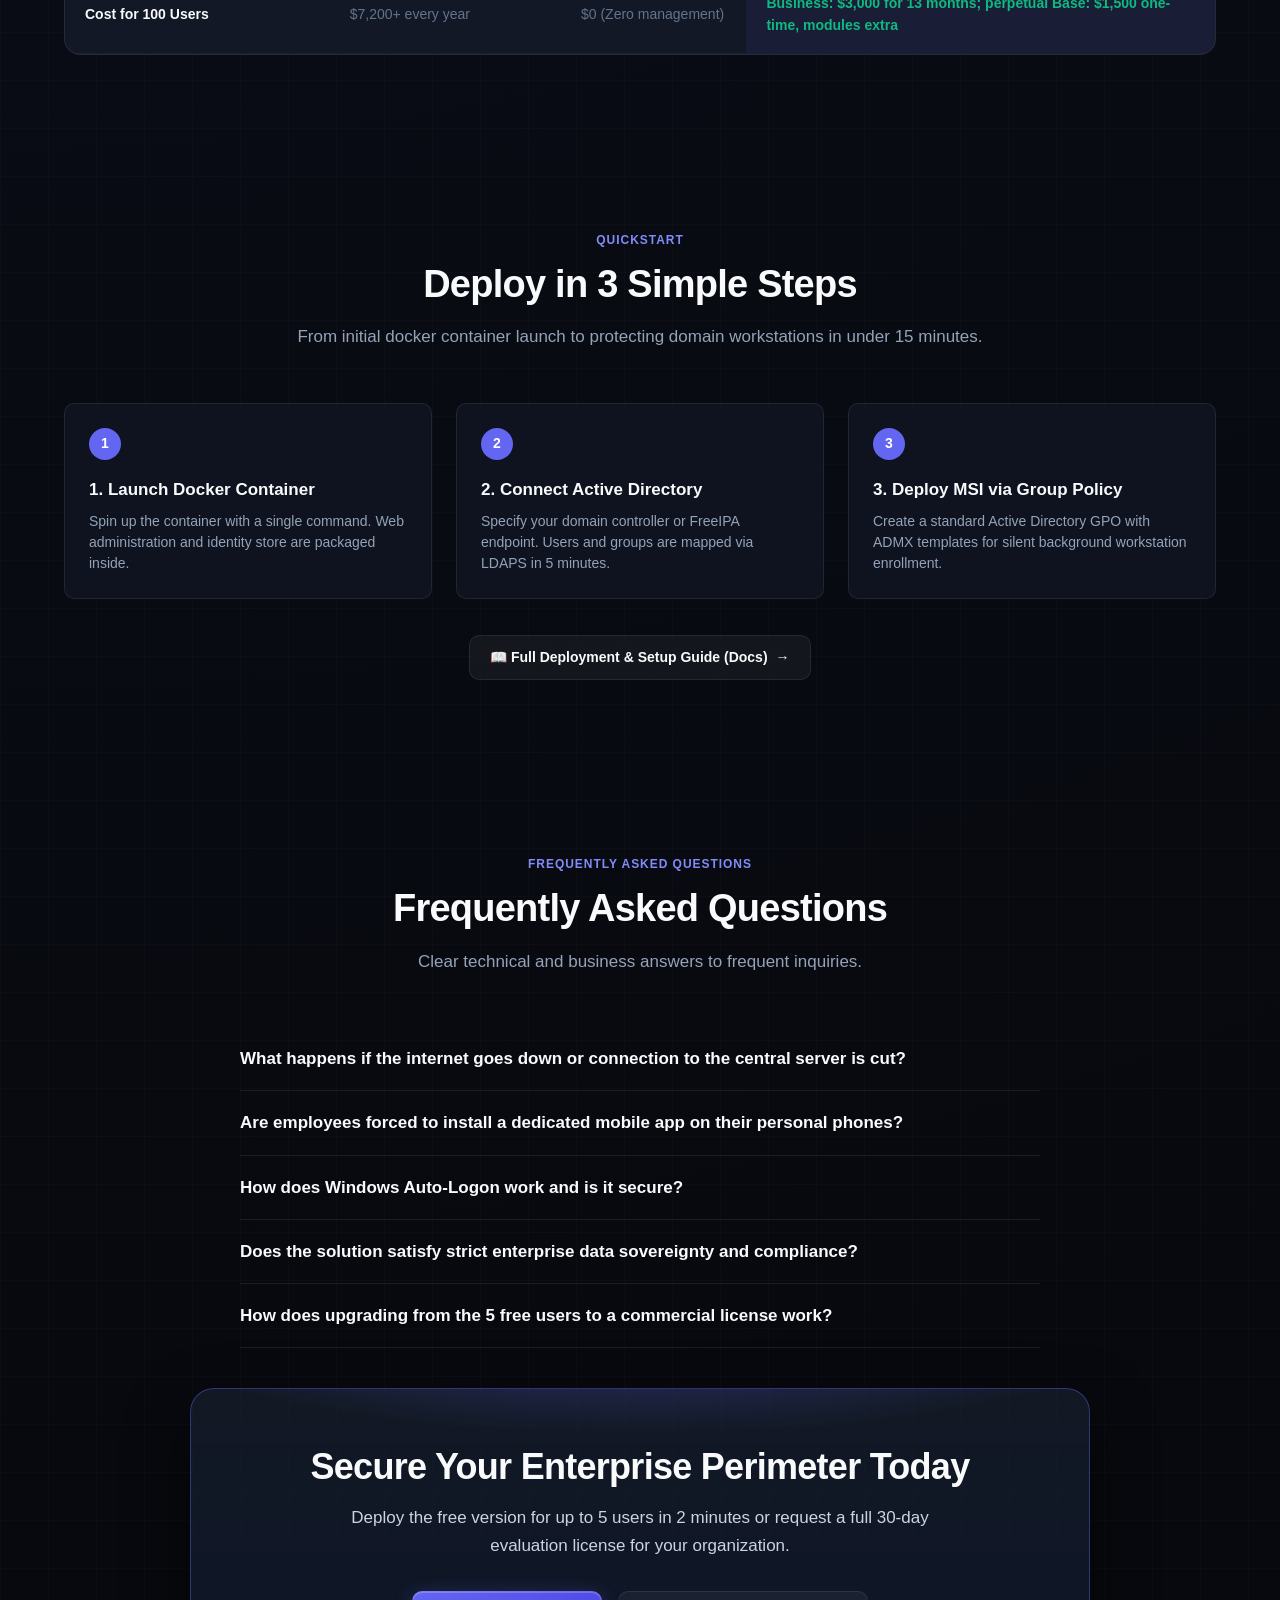
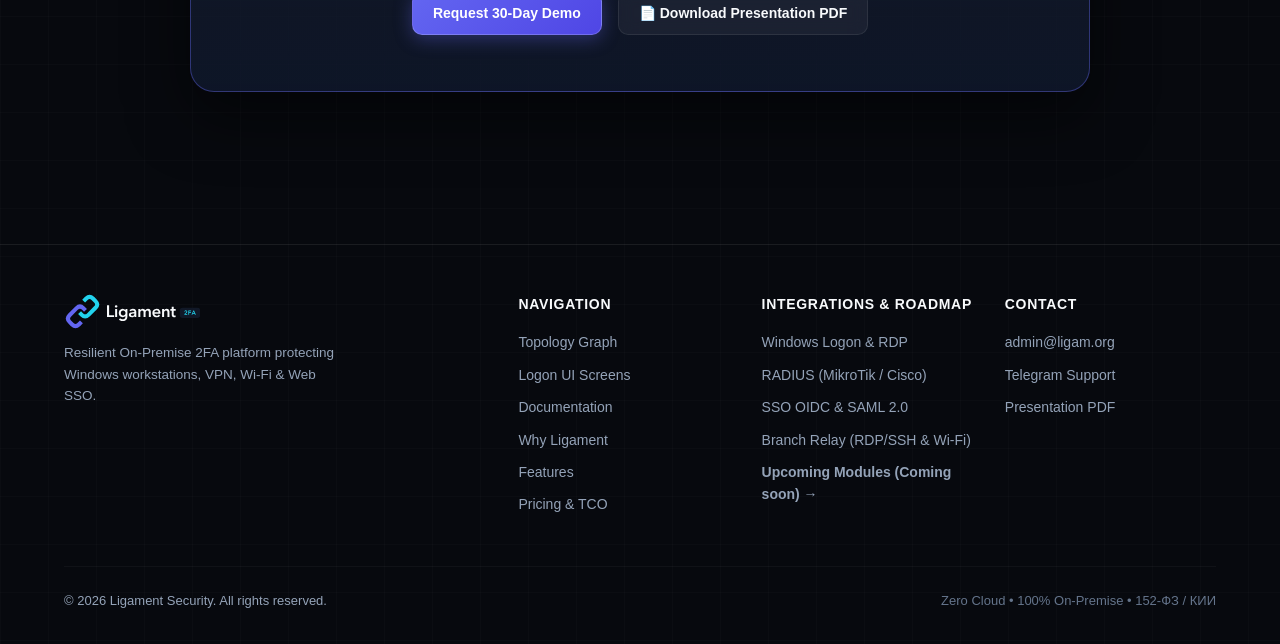
==== commit 27bca837: "fix(cache): bust assets version and disable aggressive caching for css and js" ====
--- a/en/index.html
+++ b/en/index.html
@@ -31,7 +31,7 @@
 
   <link rel="icon" type="image/png" href="../assets/brand/favicon.png">
   <link rel="icon" type="image/x-icon" href="../assets/brand/favicon.ico">
-  <link rel="stylesheet" href="../styles.css?v=neural-mesh-1">
+  <link rel="stylesheet" href="../styles.css?v=20261028-cyber-3">
 </head>
 <body>
   <canvas id="bg-neural-canvas" class="bg-neural-canvas" aria-hidden="true"></canvas>
@@ -798,6 +798,6 @@
     </div>
   </footer>
 
-  <script src="../site.js?v=neural-mesh-1"></script>
+  <script src="../site.js?v=20261028-cyber-3"></script>
 </body>
 </html>
